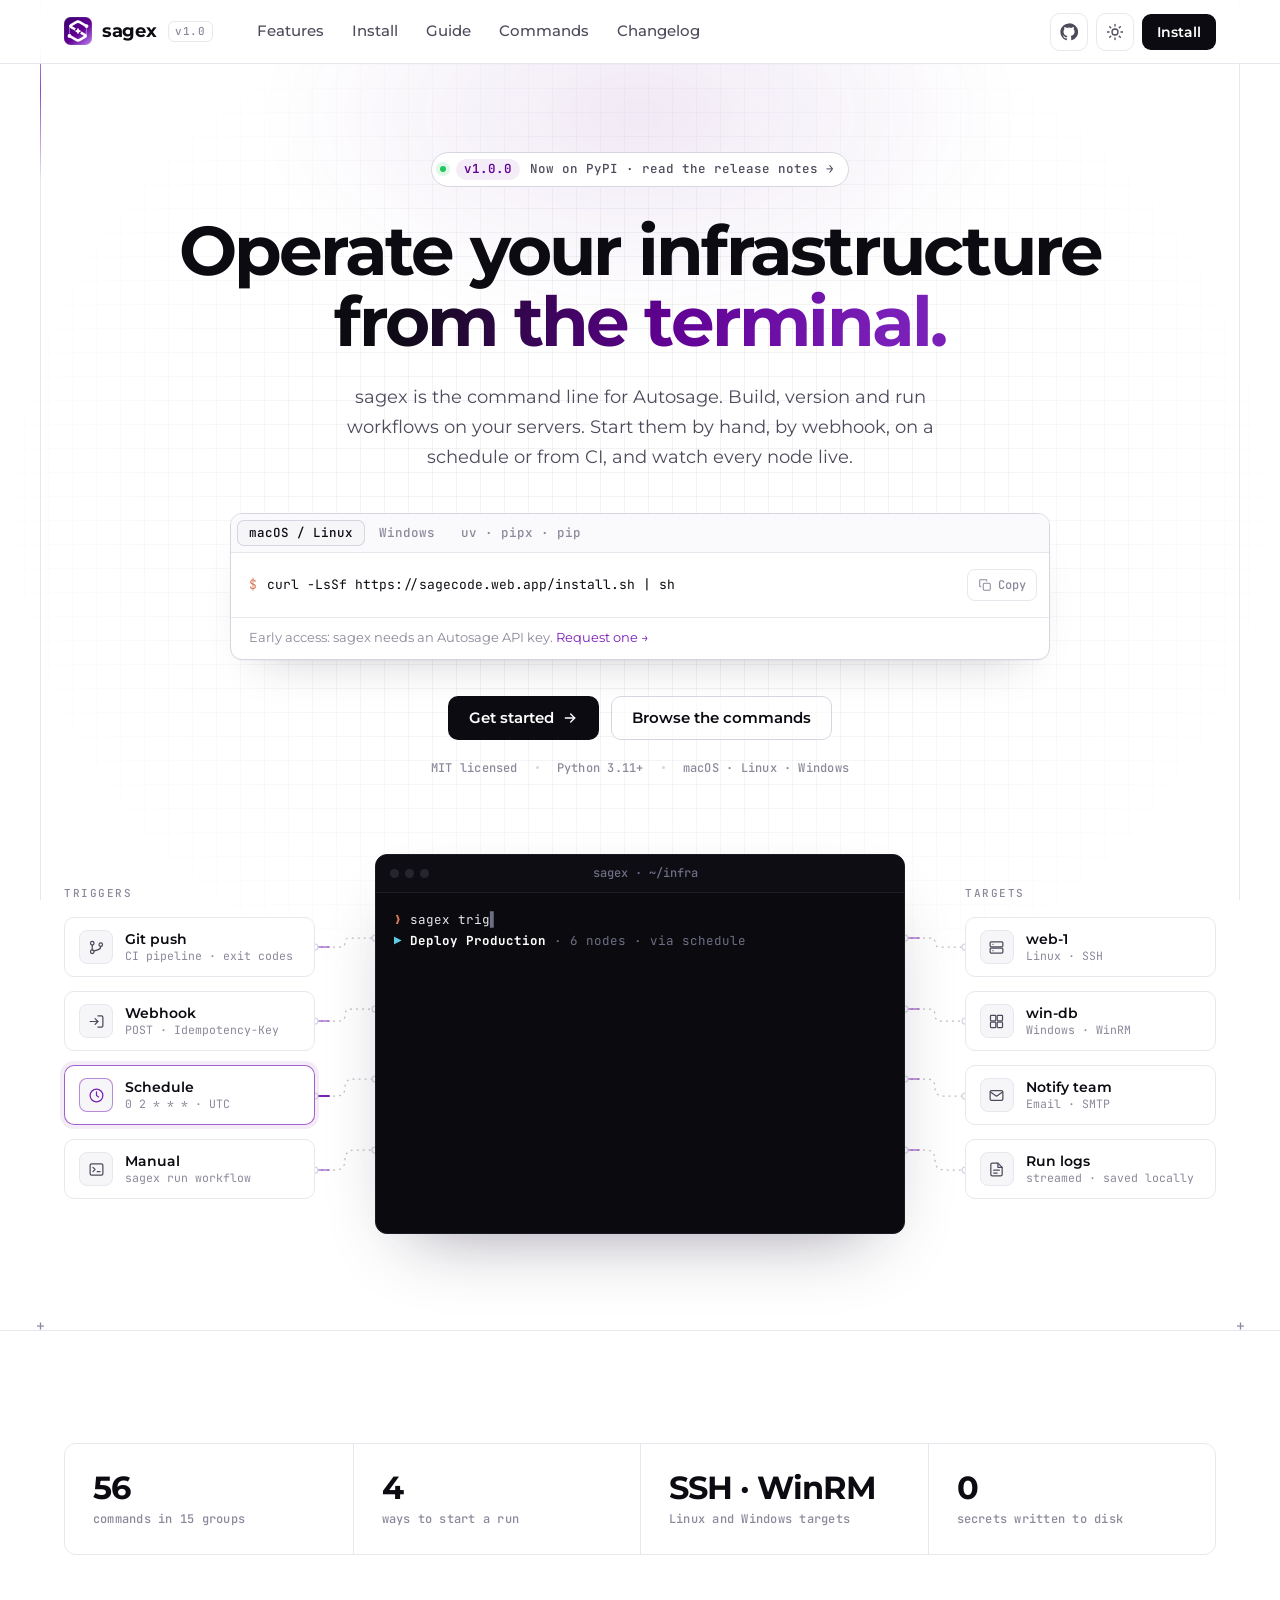
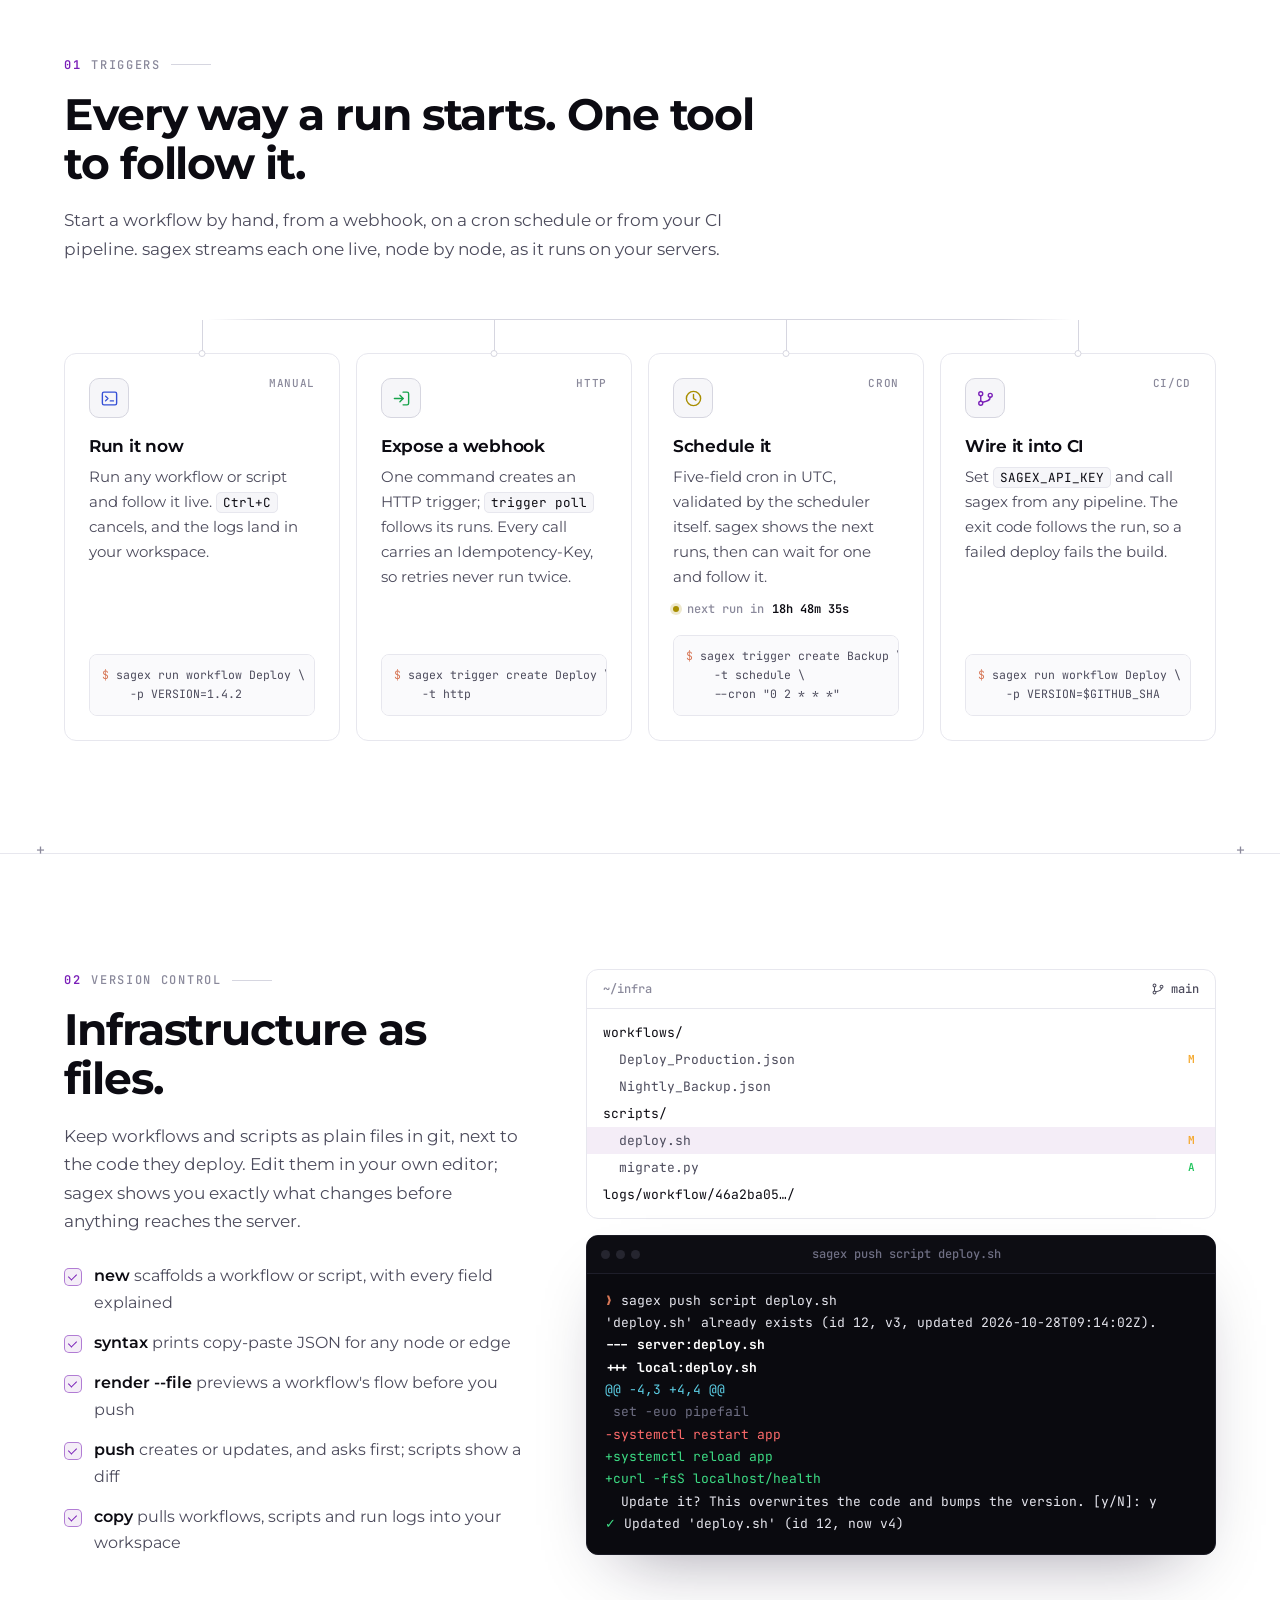
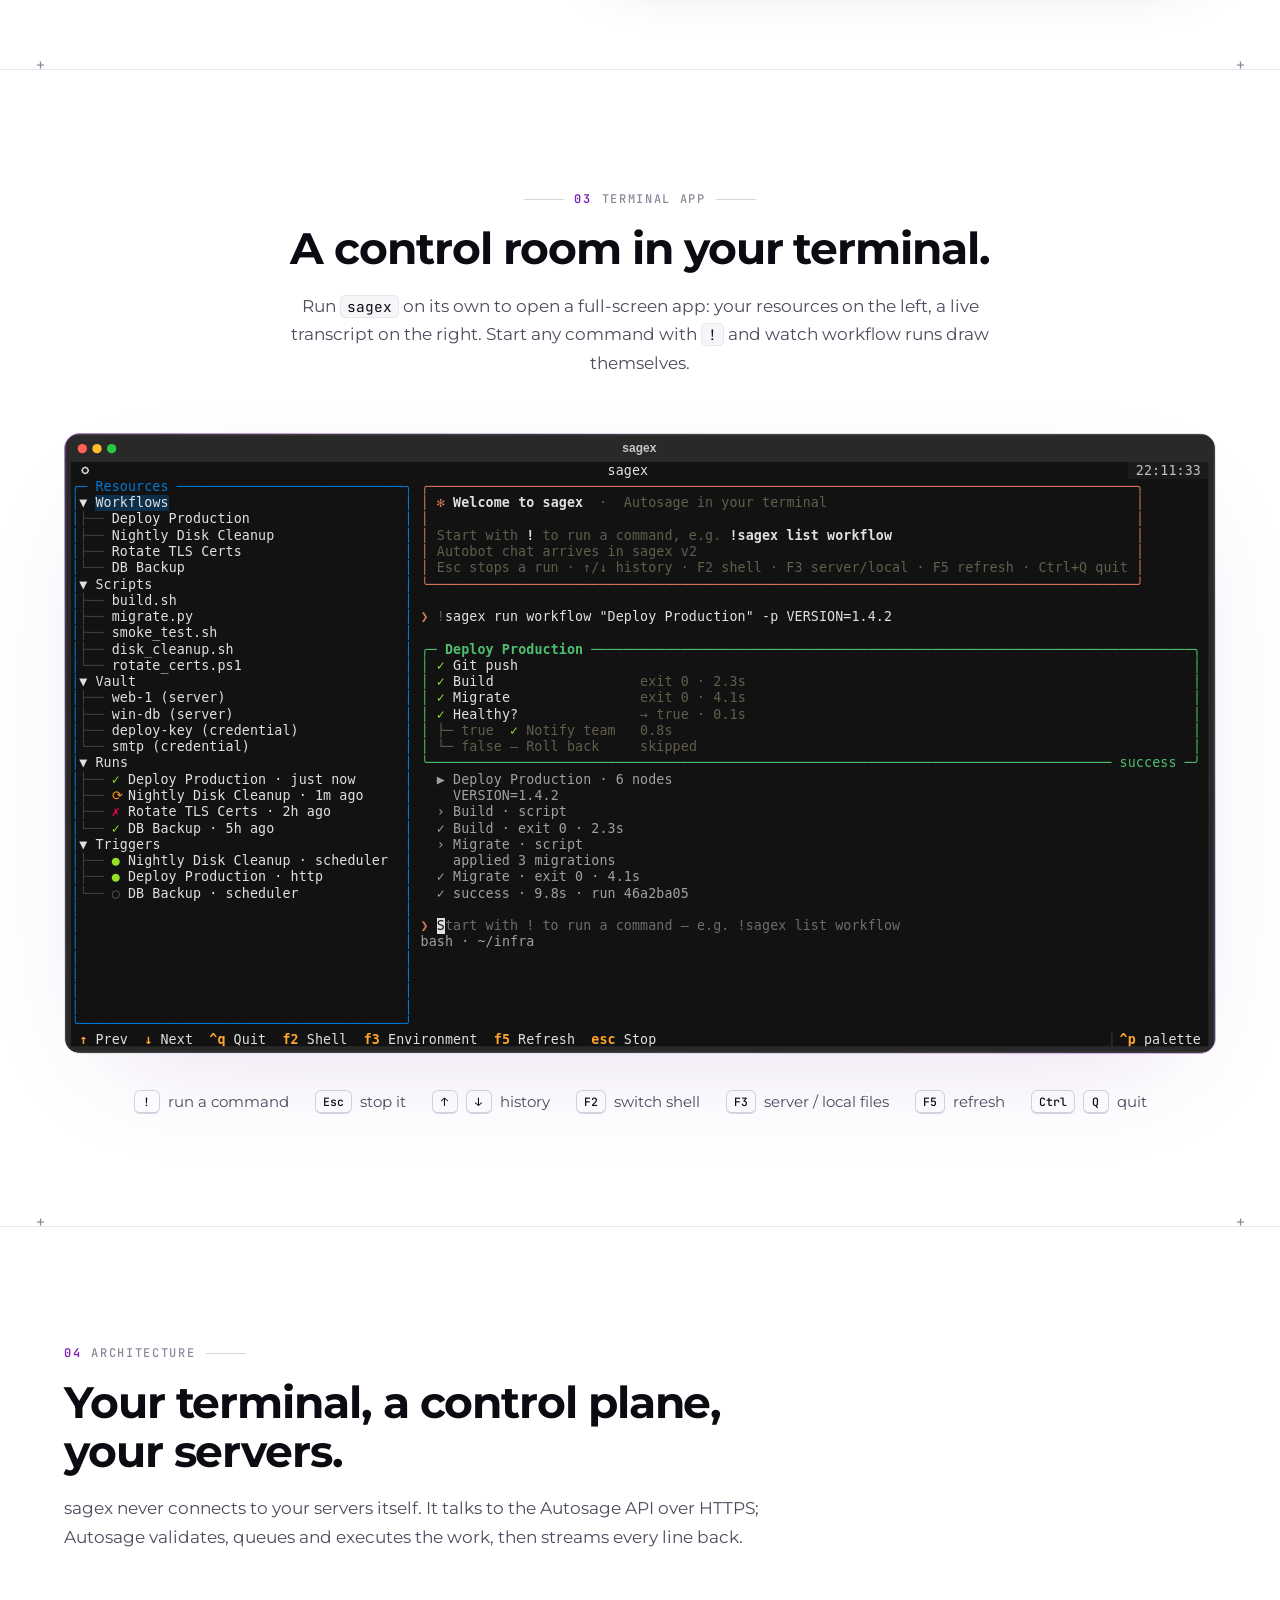
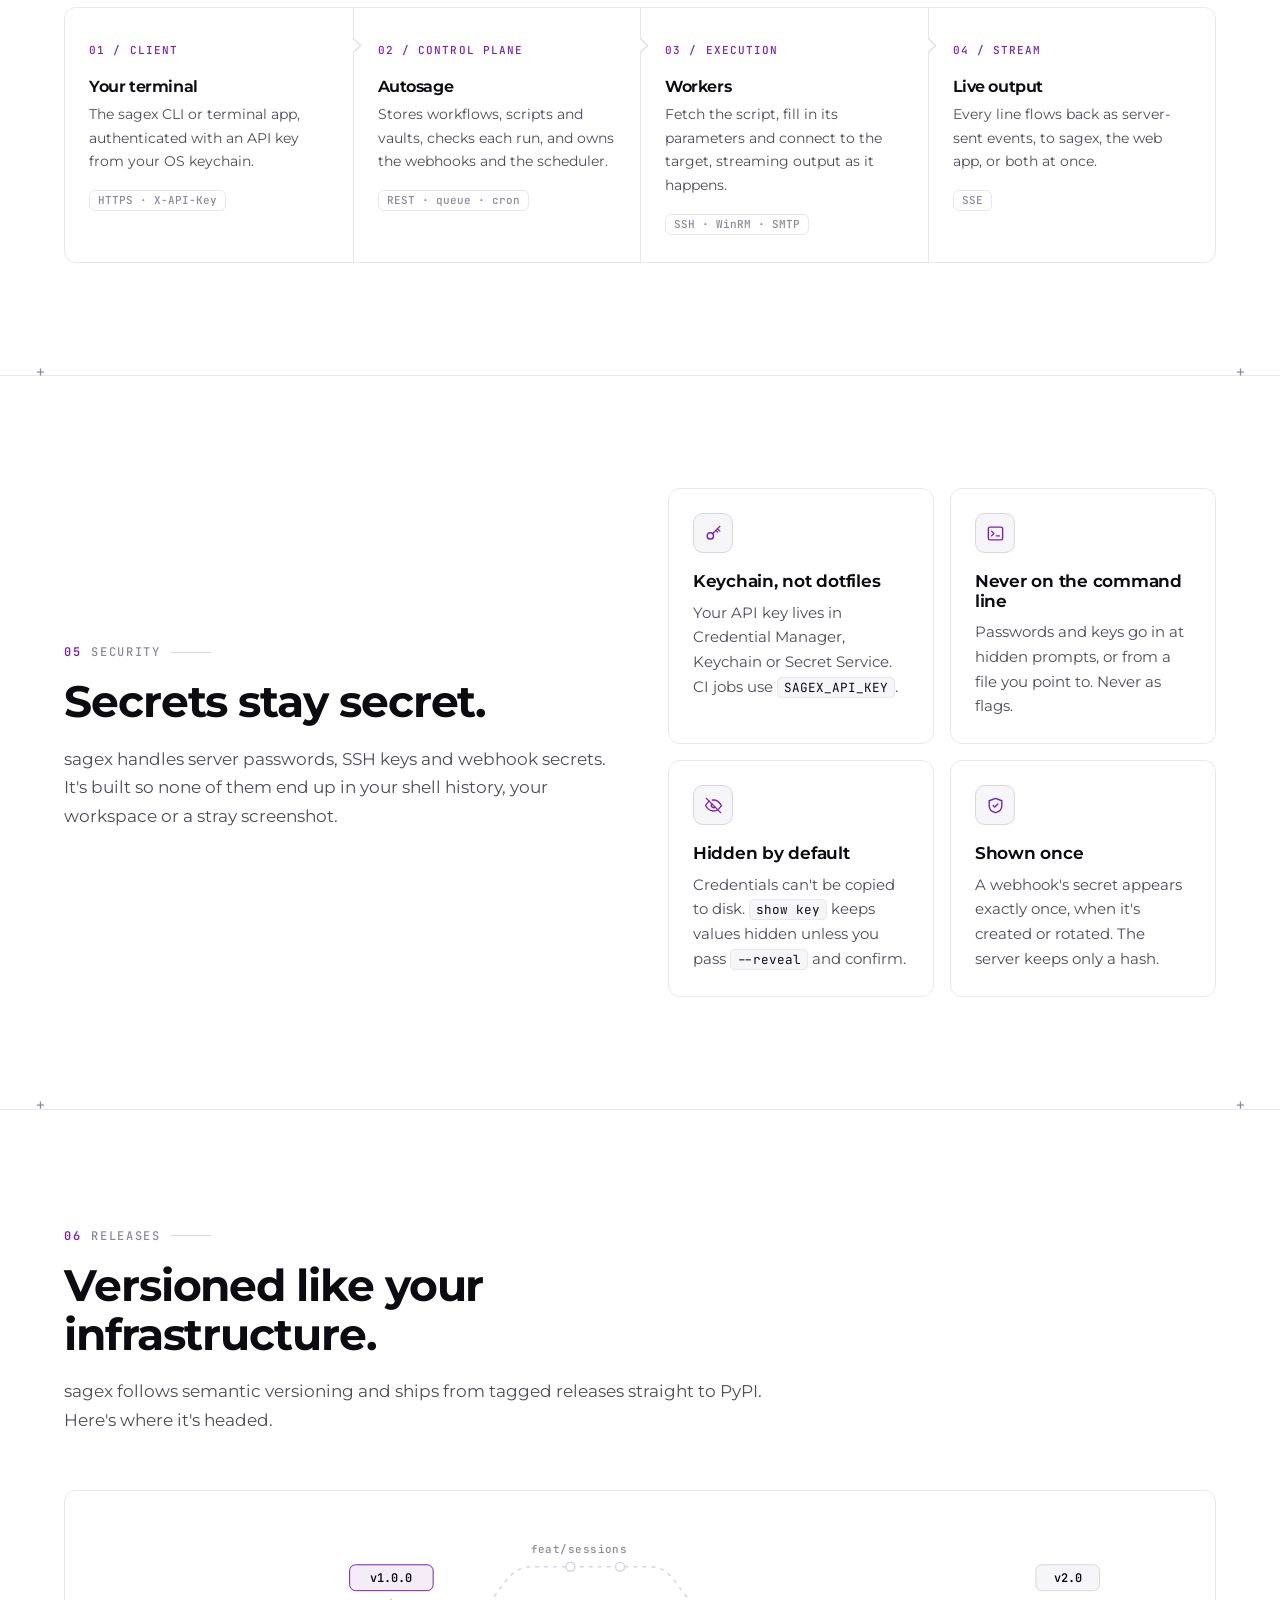
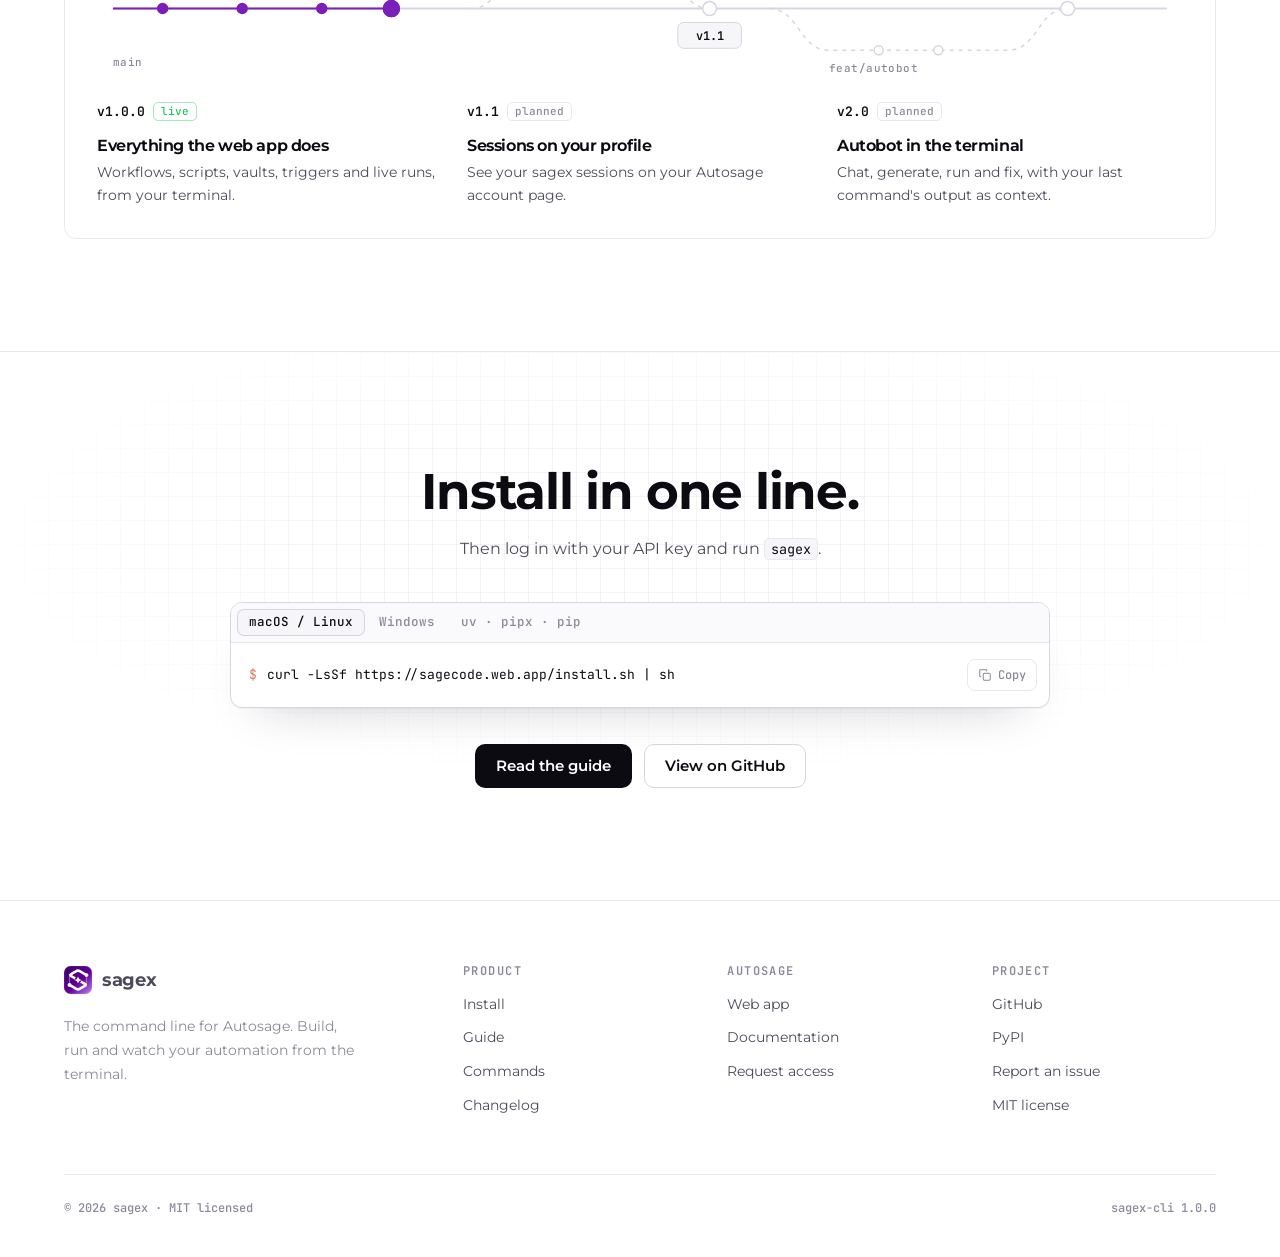
==== web/index.html @ 2fd48f3c "feat: add the sagex website (sagecode.web.app) and the new brand mark Static HTML/CSS/JS site in web" ====
<!doctype html>
<html lang="en" data-theme="dark">
<head>
  <meta charset="utf-8">
  <meta name="viewport" content="width=device-width, initial-scale=1">
  <title>sagex: Autosage in your terminal</title>
  <meta name="description" content="sagex is the command line for Autosage. Build, version and run workflows on your servers. Trigger them by hand, by webhook, on a schedule or from CI, and watch every node live.">
  <meta property="og:type" content="website">
  <meta property="og:title" content="sagex: Autosage in your terminal">
  <meta property="og:description" content="Build, version and run workflows on your servers, from the terminal.">
  <meta property="og:url" content="https://sagecode.web.app/">
  <meta property="og:image" content="https://sagecode.web.app/assets/img/og-cover.png">
  <meta name="twitter:card" content="summary_large_image">
  <link rel="canonical" href="https://sagecode.web.app/">
  <meta name="theme-color" content="#050507">
  <link rel="icon" href="assets/img/favicon.svg" type="image/svg+xml">
  <link rel="apple-touch-icon" href="assets/img/apple-touch-icon.png">
  <link rel="preconnect" href="https://fonts.googleapis.com">
  <link rel="preconnect" href="https://fonts.gstatic.com" crossorigin>
  <link rel="stylesheet" href="https://fonts.googleapis.com/css2?family=JetBrains+Mono:wght@400..700&family=Montserrat:wght@400..800&display=swap">
  <link rel="stylesheet" href="assets/css/site.css">
  <script>(function(){try{var q=new URLSearchParams(location.search).get("theme"),t=(q==="light"||q==="dark")?q:localStorage.getItem("sagex-theme")||(matchMedia("(prefers-color-scheme: light)").matches?"light":"dark");document.documentElement.dataset.theme=t}catch(e){}})();</script>
</head>
<body>
  <a class="skip-link" href="#main">Skip to content</a>
  <div class="rails" aria-hidden="true"><span class="beam"></span><span class="beam right"></span></div>

  <!-- chrome:header -->
  <header class="site-header">
    <div class="container">
      <a class="brand" href="index.html" aria-label="sagex home"><img src="assets/img/logo.svg" alt="" width="28" height="28">sagex<small>v1.0</small></a>
      <nav class="nav" aria-label="Main">
        <a href="#features">Features</a>
        <a href="install.html">Install</a>
        <a href="guide.html">Guide</a>
        <a href="commands.html">Commands</a>
        <a href="changelog.html">Changelog</a>
      </nav>
      <div class="header-actions">
        <a class="icon-btn" href="https://github.com/Lagnajit09/sagex" aria-label="sagex on GitHub"><svg viewBox="0 0 24 24" fill="currentColor" aria-hidden="true"><path d="M12 .5a11.5 11.5 0 0 0-3.64 22.41c.58.1.79-.25.79-.56v-2c-3.2.7-3.88-1.37-3.88-1.37-.52-1.33-1.28-1.69-1.28-1.69-1.05-.71.08-.7.08-.7 1.16.08 1.77 1.19 1.77 1.19 1.03 1.77 2.7 1.26 3.36.96.1-.75.4-1.26.73-1.55-2.55-.29-5.24-1.28-5.24-5.69 0-1.26.45-2.28 1.19-3.09-.12-.29-.52-1.46.11-3.05 0 0 .97-.31 3.17 1.18a11 11 0 0 1 5.77 0c2.2-1.49 3.17-1.18 3.17-1.18.63 1.59.23 2.76.11 3.05.74.81 1.19 1.83 1.19 3.09 0 4.42-2.69 5.39-5.25 5.68.41.36.78 1.06.78 2.14v3.17c0 .31.21.67.8.56A11.5 11.5 0 0 0 12 .5z"/></svg></a>
        <button class="icon-btn theme-toggle" type="button" aria-label="Toggle colour theme"><svg class="moon" viewBox="0 0 24 24" fill="none" stroke="currentColor" stroke-width="1.75" stroke-linecap="round" stroke-linejoin="round" aria-hidden="true"><path d="M21 12.8A9 9 0 1 1 11.2 3a7 7 0 0 0 9.8 9.8z"/></svg><svg class="sun" viewBox="0 0 24 24" fill="none" stroke="currentColor" stroke-width="1.75" stroke-linecap="round" aria-hidden="true"><circle cx="12" cy="12" r="4"/><path d="M12 2v2M12 20v2M4.9 4.9l1.4 1.4M17.7 17.7l1.4 1.4M2 12h2M20 12h2M4.9 19.1l1.4-1.4M17.7 6.3l1.4-1.4"/></svg></button>
        <button class="icon-btn menu-toggle" type="button" aria-label="Menu" aria-expanded="false"><svg viewBox="0 0 24 24" fill="none" stroke="currentColor" stroke-width="1.75" stroke-linecap="round" aria-hidden="true"><path d="M4 7h16M4 12h16M4 17h16"/></svg></button>
        <a class="btn btn-primary btn-sm" href="install.html">Install</a>
      </div>
    </div>
  </header>
  <!-- /chrome:header -->

  <main id="main">

    <!-- ── Hero ─────────────────────────────────────────────────────────── -->
    <section class="hero">
      <div class="grid-bg" aria-hidden="true"></div>
      <div class="hero-glow" aria-hidden="true"></div>
      <div class="container hero-inner">
        <a class="pill" href="changelog.html"><span class="dot" aria-hidden="true"></span><span class="tag">v1.0.0</span>Now on PyPI · read the release notes →</a>

        <h1>Operate your infrastructure <span class="grad-text">from the terminal.</span></h1>
        <p class="lead">sagex is the command line for Autosage. Build, version and run workflows on your servers. Start them by hand, by webhook, on a schedule or from CI, and watch every node live.</p>

        <div class="install" data-tabs>
          <div class="install-tabs" role="tablist" aria-label="Install method">
            <button type="button" role="tab" data-tab="unix" aria-selected="true">macOS / Linux</button>
            <button type="button" role="tab" data-tab="windows" aria-selected="false">Windows</button>
            <button type="button" role="tab" data-tab="pip" aria-selected="false">uv · pipx · pip</button>
          </div>
          <div class="install-panel" role="tabpanel" data-panel="unix">
            <code><span class="p">$</span>curl -LsSf https://sagecode.web.app/install.sh | sh</code>
            <button class="copy-btn" type="button"><svg viewBox="0 0 24 24" fill="none" stroke="currentColor" stroke-width="1.75" stroke-linecap="round" stroke-linejoin="round" aria-hidden="true"><rect x="9" y="9" width="12" height="12" rx="2"/><path d="M5 15H4a1 1 0 0 1-1-1V4a1 1 0 0 1 1-1h10a1 1 0 0 1 1 1v1"/></svg><span class="lbl">Copy</span></button>
          </div>
          <div class="install-panel" role="tabpanel" data-panel="windows" hidden>
            <code><span class="p">PS&gt;</span>irm https://sagecode.web.app/install.ps1 | iex</code>
            <button class="copy-btn" type="button"><svg viewBox="0 0 24 24" fill="none" stroke="currentColor" stroke-width="1.75" stroke-linecap="round" stroke-linejoin="round" aria-hidden="true"><rect x="9" y="9" width="12" height="12" rx="2"/><path d="M5 15H4a1 1 0 0 1-1-1V4a1 1 0 0 1 1-1h10a1 1 0 0 1 1 1v1"/></svg><span class="lbl">Copy</span></button>
          </div>
          <div class="install-panel" role="tabpanel" data-panel="pip" hidden>
            <code><span class="p">$</span>uv tool install sagex-cli</code>
            <button class="copy-btn" type="button"><svg viewBox="0 0 24 24" fill="none" stroke="currentColor" stroke-width="1.75" stroke-linecap="round" stroke-linejoin="round" aria-hidden="true"><rect x="9" y="9" width="12" height="12" rx="2"/><path d="M5 15H4a1 1 0 0 1-1-1V4a1 1 0 0 1 1-1h10a1 1 0 0 1 1 1v1"/></svg><span class="lbl">Copy</span></button>
          </div>
          <div class="install-note">Early access: sagex needs an Autosage API key. <a href="https://autosagex.web.app/contact">Request one →</a></div>
        </div>

        <div class="hero-ctas">
          <a class="btn btn-primary" href="install.html">Get started <svg viewBox="0 0 24 24" fill="none" stroke="currentColor" stroke-width="2" stroke-linecap="round" stroke-linejoin="round" aria-hidden="true"><path d="M5 12h14"/><path d="m13 6 6 6-6 6"/></svg></a>
          <a class="btn btn-ghost" href="commands.html">Browse the commands</a>
        </div>
        <div class="hero-meta"><span>MIT licensed</span><span>Python 3.11+</span><span>macOS · Linux · Windows</span></div>

        <!-- System map: triggers → sagex → targets. Wires are drawn by site.js. -->
        <div class="map reveal" data-map>
          <div class="map-col">
            <div class="map-col-label">Triggers</div>
            <div class="map-node" data-wire="in" data-key="git">
              <span class="ico"><svg viewBox="0 0 24 24" fill="none" stroke="currentColor" stroke-width="1.75" stroke-linecap="round" stroke-linejoin="round" aria-hidden="true"><circle cx="6" cy="6" r="2.5"/><circle cx="6" cy="18" r="2.5"/><circle cx="18" cy="8" r="2.5"/><path d="M6 8.5v7"/><path d="M18 10.5c0 4-4 5-9.5 6.2"/></svg></span>
              <div><strong>Git push</strong><span>CI pipeline · exit codes</span></div>
            </div>
            <div class="map-node" data-wire="in" data-key="hook">
              <span class="ico"><svg viewBox="0 0 24 24" fill="none" stroke="currentColor" stroke-width="1.75" stroke-linecap="round" stroke-linejoin="round" aria-hidden="true"><path d="M3 12h11"/><path d="m10 8 4 4-4 4"/><path d="M14 4h5a2 2 0 0 1 2 2v12a2 2 0 0 1-2 2h-5"/></svg></span>
              <div><strong>Webhook</strong><span>POST · Idempotency-Key</span></div>
            </div>
            <div class="map-node" data-wire="in" data-key="cron">
              <span class="ico"><svg viewBox="0 0 24 24" fill="none" stroke="currentColor" stroke-width="1.75" stroke-linecap="round" stroke-linejoin="round" aria-hidden="true"><circle cx="12" cy="12" r="9"/><path d="M12 7v5l3 2"/></svg></span>
              <div><strong>Schedule</strong><span>0 2 * * * · UTC</span></div>
            </div>
            <div class="map-node" data-wire="in" data-key="manual">
              <span class="ico"><svg viewBox="0 0 24 24" fill="none" stroke="currentColor" stroke-width="1.75" stroke-linecap="round" stroke-linejoin="round" aria-hidden="true"><rect x="3" y="4" width="18" height="16" rx="2"/><path d="m7 9 3 3-3 3"/><path d="M13 15h4"/></svg></span>
              <div><strong>Manual</strong><span>sagex run workflow</span></div>
            </div>
          </div>

          <div class="map-hub">
            <div class="term hub-term">
              <div class="term-bar"><span class="term-dots" aria-hidden="true"><i></i><i></i><i></i></span><span class="term-title">sagex · ~/infra</span></div>
              <p class="sr-only">Example: a workflow run, started by a webhook, a schedule, a CI job or by hand, streaming node by node in sagex.</p>
              <div class="term-body" data-hub-term aria-hidden="true"></div>
            </div>
          </div>

          <div class="map-col">
            <div class="map-col-label">Targets</div>
            <div class="map-node" data-wire="out" data-key="linux">
              <span class="ico"><svg viewBox="0 0 24 24" fill="none" stroke="currentColor" stroke-width="1.75" stroke-linecap="round" stroke-linejoin="round" aria-hidden="true"><rect x="3" y="4" width="18" height="7" rx="1.5"/><rect x="3" y="13" width="18" height="7" rx="1.5"/><path d="M7 7.5h.01M7 16.5h.01"/></svg></span>
              <div><strong>web-1</strong><span>Linux · SSH</span></div>
            </div>
            <div class="map-node" data-wire="out" data-key="win">
              <span class="ico"><svg viewBox="0 0 24 24" fill="none" stroke="currentColor" stroke-width="1.75" stroke-linejoin="round" aria-hidden="true"><rect x="3.5" y="3.5" width="7.5" height="7.5" rx="1"/><rect x="13" y="3.5" width="7.5" height="7.5" rx="1"/><rect x="3.5" y="13" width="7.5" height="7.5" rx="1"/><rect x="13" y="13" width="7.5" height="7.5" rx="1"/></svg></span>
              <div><strong>win-db</strong><span>Windows · WinRM</span></div>
            </div>
            <div class="map-node" data-wire="out" data-key="mail">
              <span class="ico"><svg viewBox="0 0 24 24" fill="none" stroke="currentColor" stroke-width="1.75" stroke-linecap="round" stroke-linejoin="round" aria-hidden="true"><rect x="3" y="5" width="18" height="14" rx="2"/><path d="m3.5 7 8.5 6 8.5-6"/></svg></span>
              <div><strong>Notify team</strong><span>Email · SMTP</span></div>
            </div>
            <div class="map-node" data-wire="out" data-key="logs">
              <span class="ico"><svg viewBox="0 0 24 24" fill="none" stroke="currentColor" stroke-width="1.75" stroke-linecap="round" stroke-linejoin="round" aria-hidden="true"><path d="M14 3H6a2 2 0 0 0-2 2v14a2 2 0 0 0 2 2h12a2 2 0 0 0 2-2V9z"/><path d="M14 3v6h6"/><path d="M8 13h8M8 17h5"/></svg></span>
              <div><strong>Run logs</strong><span>streamed · saved locally</span></div>
            </div>
          </div>

          <svg class="map-wires" aria-hidden="true"></svg>
        </div>
      </div>
    </section>

    <!-- ── 01 Triggers ──────────────────────────────────────────────────── -->
    <section class="section" id="features">
      <div class="container">
        <div class="stats reveal" style="margin-bottom: 96px">
          <div class="stat"><b>56</b><span>commands in 15 groups</span></div>
          <div class="stat"><b>4</b><span>ways to start a run</span></div>
          <div class="stat"><b>SSH · WinRM</b><span>Linux and Windows targets</span></div>
          <div class="stat"><b>0</b><span>secrets written to disk</span></div>
        </div>

        <div class="section-head reveal">
          <div class="eyebrow"><b>01</b> Triggers</div>
          <h2>Every way a run starts. One tool to follow it.</h2>
          <p>Start a workflow by hand, from a webhook, on a cron schedule or from your CI pipeline. sagex streams each one live, node by node, as it runs on your servers.</p>
        </div>

        <div class="cards cards-4 bus reveal">
          <article class="card">
            <span class="kicker">MANUAL</span>
            <span class="card-ico act"><svg viewBox="0 0 24 24" fill="none" stroke="currentColor" stroke-width="1.75" stroke-linecap="round" stroke-linejoin="round" aria-hidden="true"><rect x="3" y="4" width="18" height="16" rx="2"/><path d="m7 9 3 3-3 3"/><path d="M13 15h4"/></svg></span>
            <h3>Run it now</h3>
            <p>Run any workflow or script and follow it live. <code>Ctrl+C</code> cancels, and the logs land in your workspace.</p>
            <div class="snippet"><code><span class="p">$ </span>sagex run workflow Deploy \
    -p VERSION=1.4.2</code></div>
          </article>
          <article class="card">
            <span class="kicker">HTTP</span>
            <span class="card-ico trig"><svg viewBox="0 0 24 24" fill="none" stroke="currentColor" stroke-width="1.75" stroke-linecap="round" stroke-linejoin="round" aria-hidden="true"><path d="M3 12h11"/><path d="m10 8 4 4-4 4"/><path d="M14 4h5a2 2 0 0 1 2 2v12a2 2 0 0 1-2 2h-5"/></svg></span>
            <h3>Expose a webhook</h3>
            <p>One command creates an HTTP trigger; <code>trigger poll</code> follows its runs. Every call carries an Idempotency-Key, so retries never run twice.</p>
            <div class="snippet"><code><span class="p">$ </span>sagex trigger create Deploy \
    -t http</code></div>
          </article>
          <article class="card">
            <span class="kicker">CRON</span>
            <span class="card-ico dec"><svg viewBox="0 0 24 24" fill="none" stroke="currentColor" stroke-width="1.75" stroke-linecap="round" stroke-linejoin="round" aria-hidden="true"><circle cx="12" cy="12" r="9"/><path d="M12 7v5l3 2"/></svg></span>
            <h3>Schedule it</h3>
            <p>Five-field cron in UTC, validated by the scheduler itself. sagex shows the next runs, then can wait for one and follow it.</p>
            <span class="ticker" data-cron-ticker>next run in <b>…</b></span>
            <div class="snippet"><code><span class="p">$ </span>sagex trigger create Backup \
    -t schedule \
    --cron "0 2 * * *"</code></div>
          </article>
          <article class="card">
            <span class="kicker">CI/CD</span>
            <span class="card-ico brand"><svg viewBox="0 0 24 24" fill="none" stroke="currentColor" stroke-width="1.75" stroke-linecap="round" stroke-linejoin="round" aria-hidden="true"><circle cx="6" cy="6" r="2.5"/><circle cx="6" cy="18" r="2.5"/><circle cx="18" cy="8" r="2.5"/><path d="M6 8.5v7"/><path d="M18 10.5c0 4-4 5-9.5 6.2"/></svg></span>
            <h3>Wire it into CI</h3>
            <p>Set <code>SAGEX_API_KEY</code> and call sagex from any pipeline. The exit code follows the run, so a failed deploy fails the build.</p>
            <div class="snippet"><code><span class="p">$ </span>sagex run workflow Deploy \
    -p VERSION=$GITHUB_SHA</code></div>
          </article>
        </div>
      </div>
    </section>

    <!-- ── 02 Version control ───────────────────────────────────────────── -->
    <section class="section">
      <div class="container split wide-right">
        <div class="reveal">
          <div class="eyebrow"><b>02</b> Version control</div>
          <h2 style="font-size: clamp(1.9rem, 3.4vw, 2.75rem)">Infrastructure as files.</h2>
          <p style="margin-top: 18px; font-size: 1.075rem; color: var(--text-2)">Keep workflows and scripts as plain files in git, next to the code they deploy. Edit them in your own editor; sagex shows you exactly what changes before anything reaches the server.</p>
          <ul class="checklist">
            <li><b>new</b> scaffolds a workflow or script, with every field explained</li>
            <li><b>syntax</b> prints copy-paste JSON for any node or edge</li>
            <li><b>render --file</b> previews a workflow's flow before you push</li>
            <li><b>push</b> creates or updates, and asks first; scripts show a diff</li>
            <li><b>copy</b> pulls workflows, scripts and run logs into your workspace</li>
          </ul>
        </div>

        <div class="stack reveal">
          <div class="tree">
            <div class="tree-head">
              <span>~/infra</span>
              <span class="branch"><svg viewBox="0 0 24 24" fill="none" stroke="currentColor" stroke-width="1.75" stroke-linecap="round" stroke-linejoin="round" aria-hidden="true"><circle cx="6" cy="6" r="2.5"/><circle cx="6" cy="18" r="2.5"/><circle cx="18" cy="8" r="2.5"/><path d="M6 8.5v7"/><path d="M18 10.5c0 4-4 5-9.5 6.2"/></svg>main</span>
            </div>
            <ul>
              <li class="dir"><span class="nm">workflows/</span></li>
              <li><span class="nm">  Deploy_Production.json</span><span class="st m" title="modified">M</span></li>
              <li><span class="nm">  Nightly_Backup.json</span><span class="st"></span></li>
              <li class="dir"><span class="nm">scripts/</span></li>
              <li class="hl"><span class="nm">  deploy.sh</span><span class="st m" title="modified">M</span></li>
              <li><span class="nm">  migrate.py</span><span class="st a" title="added">A</span></li>
              <li class="dir"><span class="nm">logs/workflow/46a2ba05…/</span></li>
            </ul>
          </div>

          <div class="term">
            <div class="term-bar"><span class="term-dots" aria-hidden="true"><i></i><i></i><i></i></span><span class="term-title">sagex push script deploy.sh</span></div>
            <div class="term-body"><span class="l"><span class="t-cli">❯</span> sagex push script deploy.sh</span><span class="l">'deploy.sh' already exists (id 12, v3, updated 2026-10-28T09:14:02Z).</span><span class="l t-bold">--- server:deploy.sh</span><span class="l t-bold">+++ local:deploy.sh</span><span class="l t-hunk">@@ -4,3 +4,4 @@</span><span class="l t-dim"> set -euo pipefail</span><span class="l t-del">-systemctl restart app</span><span class="l t-add">+systemctl reload app</span><span class="l t-add">+curl -fsS localhost/health</span><span class="l">  Update it? This overwrites the code and bumps the version. [y/N]: y</span><span class="l"><span class="t-ok">✓</span> Updated 'deploy.sh' (id 12, now v4)</span></div>
          </div>
        </div>
      </div>
    </section>

    <!-- ── 03 Terminal app ──────────────────────────────────────────────── -->
    <section class="section showcase">
      <div class="container">
        <div class="section-head center reveal">
          <div class="eyebrow"><b>03</b> Terminal app</div>
          <h2>A control room in your terminal.</h2>
          <p>Run <code>sagex</code> on its own to open a full-screen app: your resources on the left, a live transcript on the right. Start any command with <code>!</code> and watch workflow runs draw themselves.</p>
        </div>
        <div class="showcase-frame reveal">
          <img src="assets/img/tui.svg" width="1726" height="928" loading="lazy" alt="The sagex terminal app. Workflows, scripts, vault items, recent runs and triggers are listed on the left. On the right, a finished run of Deploy Production shows each node with its exit code and duration.">
        </div>
        <div class="keys reveal">
          <span><kbd>!</kbd> run a command</span>
          <span><kbd>Esc</kbd> stop it</span>
          <span><kbd>↑</kbd><kbd>↓</kbd> history</span>
          <span><kbd>F2</kbd> switch shell</span>
          <span><kbd>F3</kbd> server / local files</span>
          <span><kbd>F5</kbd> refresh</span>
          <span><kbd>Ctrl</kbd><kbd>Q</kbd> quit</span>
        </div>
      </div>
    </section>

    <!-- ── 04 Architecture ──────────────────────────────────────────────── -->
    <section class="section">
      <div class="container">
        <div class="section-head reveal">
          <div class="eyebrow"><b>04</b> Architecture</div>
          <h2>Your terminal, a control plane, your servers.</h2>
          <p>sagex never connects to your servers itself. It talks to the Autosage API over HTTPS; Autosage validates, queues and executes the work, then streams every line back.</p>
        </div>
        <div class="arch reveal">
          <div class="arch-step">
            <span class="n">01 / CLIENT</span>
            <h3>Your terminal</h3>
            <p>The sagex CLI or terminal app, authenticated with an API key from your OS keychain.</p>
            <span class="proto">HTTPS · X-API-Key</span>
          </div>
          <div class="arch-step">
            <span class="n">02 / CONTROL PLANE</span>
            <h3>Autosage</h3>
            <p>Stores workflows, scripts and vaults, checks each run, and owns the webhooks and the scheduler.</p>
            <span class="proto">REST · queue · cron</span>
          </div>
          <div class="arch-step">
            <span class="n">03 / EXECUTION</span>
            <h3>Workers</h3>
            <p>Fetch the script, fill in its parameters and connect to the target, streaming output as it happens.</p>
            <span class="proto">SSH · WinRM · SMTP</span>
          </div>
          <div class="arch-step">
            <span class="n">04 / STREAM</span>
            <h3>Live output</h3>
            <p>Every line flows back as server-sent events, to sagex, the web app, or both at once.</p>
            <span class="proto">SSE</span>
          </div>
        </div>
      </div>
    </section>

    <!-- ── 05 Security ──────────────────────────────────────────────────── -->
    <section class="section">
      <div class="container split">
        <div class="reveal">
          <div class="eyebrow"><b>05</b> Security</div>
          <h2 style="font-size: clamp(1.9rem, 3.4vw, 2.75rem)">Secrets stay secret.</h2>
          <p style="margin-top: 18px; font-size: 1.075rem; color: var(--text-2)">sagex handles server passwords, SSH keys and webhook secrets. It's built so none of them end up in your shell history, your workspace or a stray screenshot.</p>
        </div>
        <div class="cards cards-2 reveal">
          <article class="card">
            <span class="card-ico brand"><svg viewBox="0 0 24 24" fill="none" stroke="currentColor" stroke-width="1.75" stroke-linecap="round" stroke-linejoin="round" aria-hidden="true"><circle cx="8" cy="15" r="4"/><path d="m11 12 9-9M17 6l3 3M15 8l2 2"/></svg></span>
            <h3>Keychain, not dotfiles</h3>
            <p>Your API key lives in Credential Manager, Keychain or Secret Service. CI jobs use <code>SAGEX_API_KEY</code>.</p>
          </article>
          <article class="card">
            <span class="card-ico brand"><svg viewBox="0 0 24 24" fill="none" stroke="currentColor" stroke-width="1.75" stroke-linecap="round" stroke-linejoin="round" aria-hidden="true"><rect x="3" y="4" width="18" height="16" rx="2"/><path d="m7 9 3 3-3 3"/><path d="M13 15h4"/></svg></span>
            <h3>Never on the command line</h3>
            <p>Passwords and keys go in at hidden prompts, or from a file you point to. Never as flags.</p>
          </article>
          <article class="card">
            <span class="card-ico brand"><svg viewBox="0 0 24 24" fill="none" stroke="currentColor" stroke-width="1.75" stroke-linecap="round" stroke-linejoin="round" aria-hidden="true"><path d="M3 3l18 18"/><path d="M10.6 5.1A10 10 0 0 1 12 5c6 0 10 7 10 7a17 17 0 0 1-3.2 4"/><path d="M6.6 6.6C3.9 8.4 2 12 2 12s4 7 10 7a9.7 9.7 0 0 0 5.4-1.6"/><path d="M9.9 9.9a3 3 0 0 0 4.2 4.2"/></svg></span>
            <h3>Hidden by default</h3>
            <p>Credentials can't be copied to disk. <code>show key</code> keeps values hidden unless you pass <code>--reveal</code> and confirm.</p>
          </article>
          <article class="card">
            <span class="card-ico brand"><svg viewBox="0 0 24 24" fill="none" stroke="currentColor" stroke-width="1.75" stroke-linecap="round" stroke-linejoin="round" aria-hidden="true"><path d="M12 3 4 6v6c0 5 3.5 8 8 9 4.5-1 8-4 8-9V6z"/><path d="m9 12 2 2 4-4"/></svg></span>
            <h3>Shown once</h3>
            <p>A webhook's secret appears exactly once, when it's created or rotated. The server keeps only a hash.</p>
          </article>
        </div>
      </div>
    </section>

    <!-- ── 06 Releases ──────────────────────────────────────────────────── -->
    <section class="section">
      <div class="container">
        <div class="section-head reveal">
          <div class="eyebrow"><b>06</b> Releases</div>
          <h2>Versioned like your infrastructure.</h2>
          <p>sagex follows semantic versioning and ships from tagged releases straight to PyPI. Here's where it's headed.</p>
        </div>
        <div class="train reveal">
          <svg viewBox="0 0 1100 150" role="img" aria-label="Release history: v1.0.0 shipped; v1.1 and v2.0 planned.">
            <path class="g-main" d="M20 82 H1080"/>
            <path class="g-done" d="M20 82 H300"/>
            <path class="g-branch" d="M380 82 C410 82 410 40 440 40 H560 C590 40 590 82 620 82"/>
            <path class="g-branch" d="M680 82 C710 82 710 124 740 124 H920 C950 124 950 82 980 82"/>
            <circle class="g-commit done" cx="70" cy="82" r="5"/>
            <circle class="g-commit done" cx="150" cy="82" r="5"/>
            <circle class="g-commit done" cx="230" cy="82" r="5"/>
            <circle class="pulse" cx="300" cy="82" r="8"/>
            <circle class="g-commit done" cx="300" cy="82" r="8"/>
            <circle class="g-commit" cx="480" cy="40" r="4.5"/>
            <circle class="g-commit" cx="530" cy="40" r="4.5"/>
            <circle class="g-commit" cx="620" cy="82" r="7"/>
            <circle class="g-commit" cx="790" cy="124" r="4.5"/>
            <circle class="g-commit" cx="850" cy="124" r="4.5"/>
            <circle class="g-commit" cx="980" cy="82" r="7"/>
            <rect class="g-tag now" x="258" y="38" width="84" height="26" rx="6"/>
            <text class="g-tag-text" x="300" y="55.5" text-anchor="middle">v1.0.0</text>
            <rect class="g-tag" x="588" y="96" width="64" height="26" rx="6"/>
            <text class="g-tag-text" x="620" y="113.5" text-anchor="middle">v1.1</text>
            <rect class="g-tag" x="948" y="38" width="64" height="26" rx="6"/>
            <text class="g-tag-text" x="980" y="55.5" text-anchor="middle">v2.0</text>
            <text class="g-label" x="20" y="140">main</text>
            <text class="g-label" x="440" y="26">feat/sessions</text>
            <text class="g-label" x="740" y="146">feat/autobot</text>
          </svg>
          <div class="releases">
            <div class="release">
              <span class="ver">v1.0.0 <span class="state live">live</span></span>
              <h3>Everything the web app does</h3>
              <p>Workflows, scripts, vaults, triggers and live runs, from your terminal.</p>
            </div>
            <div class="release">
              <span class="ver">v1.1 <span class="state">planned</span></span>
              <h3>Sessions on your profile</h3>
              <p>See your sagex sessions on your Autosage account page.</p>
            </div>
            <div class="release">
              <span class="ver">v2.0 <span class="state">planned</span></span>
              <h3>Autobot in the terminal</h3>
              <p>Chat, generate, run and fix, with your last command's output as context.</p>
            </div>
          </div>
        </div>
      </div>
    </section>

    <!-- ── CTA ──────────────────────────────────────────────────────────── -->
    <section class="section cta">
      <div class="grid-bg" aria-hidden="true"></div>
      <div class="container" style="position: relative">
        <h2 class="reveal">Install in one line.</h2>
        <p class="reveal">Then log in with your API key and run <code>sagex</code>.</p>
        <div class="install reveal" data-tabs>
          <div class="install-tabs" role="tablist" aria-label="Install method">
            <button type="button" role="tab" data-tab="unix" aria-selected="true">macOS / Linux</button>
            <button type="button" role="tab" data-tab="windows" aria-selected="false">Windows</button>
            <button type="button" role="tab" data-tab="pip" aria-selected="false">uv · pipx · pip</button>
          </div>
          <div class="install-panel" role="tabpanel" data-panel="unix">
            <code><span class="p">$</span>curl -LsSf https://sagecode.web.app/install.sh | sh</code>
            <button class="copy-btn" type="button"><svg viewBox="0 0 24 24" fill="none" stroke="currentColor" stroke-width="1.75" stroke-linecap="round" stroke-linejoin="round" aria-hidden="true"><rect x="9" y="9" width="12" height="12" rx="2"/><path d="M5 15H4a1 1 0 0 1-1-1V4a1 1 0 0 1 1-1h10a1 1 0 0 1 1 1v1"/></svg><span class="lbl">Copy</span></button>
          </div>
          <div class="install-panel" role="tabpanel" data-panel="windows" hidden>
            <code><span class="p">PS&gt;</span>irm https://sagecode.web.app/install.ps1 | iex</code>
            <button class="copy-btn" type="button"><svg viewBox="0 0 24 24" fill="none" stroke="currentColor" stroke-width="1.75" stroke-linecap="round" stroke-linejoin="round" aria-hidden="true"><rect x="9" y="9" width="12" height="12" rx="2"/><path d="M5 15H4a1 1 0 0 1-1-1V4a1 1 0 0 1 1-1h10a1 1 0 0 1 1 1v1"/></svg><span class="lbl">Copy</span></button>
          </div>
          <div class="install-panel" role="tabpanel" data-panel="pip" hidden>
            <code><span class="p">$</span>uv tool install sagex-cli</code>
            <button class="copy-btn" type="button"><svg viewBox="0 0 24 24" fill="none" stroke="currentColor" stroke-width="1.75" stroke-linecap="round" stroke-linejoin="round" aria-hidden="true"><rect x="9" y="9" width="12" height="12" rx="2"/><path d="M5 15H4a1 1 0 0 1-1-1V4a1 1 0 0 1 1-1h10a1 1 0 0 1 1 1v1"/></svg><span class="lbl">Copy</span></button>
          </div>
        </div>
        <div class="hero-ctas reveal">
          <a class="btn btn-primary" href="guide.html">Read the guide</a>
          <a class="btn btn-ghost" href="https://github.com/Lagnajit09/sagex">View on GitHub</a>
        </div>
      </div>
    </section>
  </main>

  <!-- chrome:footer -->
  <footer class="site-footer">
    <div class="container">
      <div class="footer-grid">
        <div>
          <a class="brand" href="index.html"><img src="assets/img/logo.svg" alt="" width="28" height="28">sagex</a>
          <p>The command line for Autosage. Build, run and watch your automation from the terminal.</p>
        </div>
        <div>
          <h4>Product</h4>
          <ul><li><a href="install.html">Install</a></li><li><a href="guide.html">Guide</a></li><li><a href="commands.html">Commands</a></li><li><a href="changelog.html">Changelog</a></li></ul>
        </div>
        <div>
          <h4>Autosage</h4>
          <ul><li><a href="https://autosagex.web.app">Web app</a></li><li><a href="https://autosagexdocs.web.app">Documentation</a></li><li><a href="https://autosagex.web.app/contact">Request access</a></li></ul>
        </div>
        <div>
          <h4>Project</h4>
          <ul><li><a href="https://github.com/Lagnajit09/sagex">GitHub</a></li><li><a href="https://pypi.org/project/sagex-cli/">PyPI</a></li><li><a href="https://github.com/Lagnajit09/sagex/issues">Report an issue</a></li><li><a href="https://github.com/Lagnajit09/sagex/blob/main/LICENSE">MIT license</a></li></ul>
        </div>
      </div>
      <div class="footer-bottom"><span>© 2026 sagex · MIT licensed</span><span>sagex-cli 1.0.0</span></div>
    </div>
  </footer>
  <!-- /chrome:footer -->

  <script src="assets/js/site.js" defer></script>
</body>
</html>
---- web/assets/css/site.css ----
/* sagex website. One stylesheet for every page.
 *
 * Autosage's type and palette (Montserrat, the purple "workflow" scale, green/blue/gold
 * node colours) drawn as an engineering blueprint: hairline grid, registration marks,
 * rails with a travelling beam, mono annotations. Dark by default, light via
 * [data-theme="light"] on <html>. Terminals stay dark in both themes.
 */

/* ── Tokens ─────────────────────────────────────────────────────────────── */

:root {
  --font-sans: "Montserrat", system-ui, -apple-system, "Segoe UI", sans-serif;
  --font-mono: "JetBrains Mono", ui-monospace, "Cascadia Code", Menlo, Consolas, monospace;

  --bg: #050507;
  --bg-soft: #08080c;
  --surface: #0c0c12;
  --surface-2: #12121a;
  --line: #1c1c27;
  --line-strong: #2a2a38;
  --grid: rgba(255, 255, 255, 0.032);
  --text: #ececf2;
  --text-2: #a3a3b4;
  --text-3: #6c6c7e;

  --brand: #b373e7;          /* workflow nebula */
  --brand-2: #d0a8f0;        /* workflow aurora */
  --brand-deep: #610094;     /* workflow royal */
  --brand-ink: #ecdcf9;      /* workflow whisper */
  --brand-soft: rgba(179, 115, 231, 0.12);
  --brand-glow: rgba(179, 115, 231, 0.28);

  --trigger: #22c55e;        /* node colours, brightened for dark backgrounds */
  --action: #6b84ff;
  --decision: #e0c21a;
  --ok: #22c55e;
  --warn: #f5a524;
  --err: #f04f4f;
  --cli: #d77757;            /* the CLI's own accent: ✻ and ❯ */

  --btn-bg: #f4f4f7;
  --btn-fg: #07070a;

  --radius: 12px;
  --radius-sm: 8px;
  --container: 1200px;
  --header-h: 64px;
  --shadow: 0 1px 0 rgba(255, 255, 255, 0.04) inset, 0 20px 60px -30px rgba(0, 0, 0, 0.8);
  color-scheme: dark;
}

[data-theme="light"] {
  --bg: #ffffff;
  --bg-soft: #fafafc;
  --surface: #ffffff;
  --surface-2: #f6f6f9;
  --line: #e7e7ee;
  --line-strong: #d6d6e0;
  --grid: rgba(20, 10, 40, 0.05);
  --text: #0c0b12;
  --text-2: #4c4b5c;
  --text-3: #8a899b;

  --brand: #7a1fb8;
  --brand-2: #610094;
  --brand-soft: rgba(97, 0, 148, 0.07);
  --brand-glow: rgba(97, 0, 148, 0.16);

  --trigger: #16a34a;
  --action: #3550d6;
  --decision: #a88e00;

  --btn-bg: #0c0b12;
  --btn-fg: #ffffff;
  --shadow: 0 1px 2px rgba(20, 10, 40, 0.04), 0 24px 50px -30px rgba(20, 10, 40, 0.25);
  color-scheme: light;
}

/* ── Base ───────────────────────────────────────────────────────────────── */

*, *::before, *::after { box-sizing: border-box; }

html { scroll-behavior: smooth; scroll-padding-top: calc(var(--header-h) + 24px); }

body {
  margin: 0;
  font-family: var(--font-sans);
  font-size: 16px;
  line-height: 1.65;
  color: var(--text);
  background: var(--bg);
  -webkit-font-smoothing: antialiased;
  text-rendering: optimizeLegibility;
}

img, svg { display: block; max-width: 100%; }
a { color: inherit; text-decoration: none; }
p { margin: 0 0 1em; }
h1, h2, h3, h4 { margin: 0; line-height: 1.12; letter-spacing: -0.025em; font-weight: 700; }
code, kbd, pre, .mono { font-family: var(--font-mono); }
::selection { background: var(--brand-glow); }

:focus-visible { outline: 2px solid var(--brand); outline-offset: 3px; border-radius: 6px; }

/* Inline code in running text (docs prose has its own, slightly larger, rule). */
.card p code, .section-head p code, .cta p code, .lead code, .checklist code {
  padding: 1px 6px; border-radius: 5px; border: 1px solid var(--line); background: var(--surface-2);
  font-size: 0.84em; color: var(--text); white-space: nowrap;
}

.skip-link {
  position: absolute; left: 16px; top: -48px; z-index: 100;
  padding: 8px 14px; border-radius: var(--radius-sm);
  background: var(--btn-bg); color: var(--btn-fg); font-weight: 600;
}
.skip-link:focus { top: 12px; }

.container { width: 100%; max-width: var(--container); margin: 0 auto; padding: 0 24px; }

.sr-only {
  position: absolute; width: 1px; height: 1px; padding: 0; margin: -1px;
  overflow: hidden; clip: rect(0, 0, 0, 0); white-space: nowrap; border: 0;
}

/* ── Blueprint chrome: rails + beams, grid, registration marks ──────────── */

.rails {
  position: fixed; inset: 0; pointer-events: none; z-index: 0;
}
.rails::before, .rails::after {
  content: ""; position: absolute; top: 0; bottom: 0; width: 1px; background: var(--line);
  left: max(12px, calc(50% - var(--container) / 2));
}
.rails::after { left: auto; right: max(12px, calc(50% - var(--container) / 2)); }
.rails .beam {
  position: absolute; top: 0; width: 1px; height: 180px;
  background: linear-gradient(to bottom, transparent, var(--brand), transparent);
  left: max(12px, calc(50% - var(--container) / 2));
  animation: beam 9s linear infinite;
  opacity: 0.8;
}
.rails .beam.right { left: auto; right: max(12px, calc(50% - var(--container) / 2)); animation-delay: -4.5s; }
@keyframes beam {
  from { transform: translateY(-200px); }
  to { transform: translateY(100vh); }
}

.grid-bg {
  position: absolute; inset: 0; pointer-events: none;
  background-image:
    linear-gradient(to right, var(--grid) 1px, transparent 1px),
    linear-gradient(to bottom, var(--grid) 1px, transparent 1px);
  background-size: 24px 24px;
  -webkit-mask-image: radial-gradient(ellipse 70% 60% at 50% 35%, #000 30%, transparent 75%);
  mask-image: radial-gradient(ellipse 70% 60% at 50% 35%, #000 30%, transparent 75%);
}

/* A section boundary: hairline + "+" registration marks where it meets the rails. */
.section { position: relative; z-index: 1; padding: 112px 0; border-top: 1px solid var(--line); }
.section::before, .section::after {
  content: "+"; position: absolute; top: -0.78em; z-index: 2;
  font: 400 15px/1 var(--font-mono); color: var(--text-3);
  left: max(12px, calc(50% - var(--container) / 2)); transform: translateX(-50%);
}
.section::after { left: auto; right: max(12px, calc(50% - var(--container) / 2)); transform: translateX(50%); }

.eyebrow {
  display: inline-flex; align-items: center; gap: 10px;
  font: 500 12px/1 var(--font-mono); letter-spacing: 0.14em; text-transform: uppercase;
  color: var(--text-3); margin-bottom: 20px;
}
.eyebrow b { color: var(--brand); font-weight: 600; }
.eyebrow::after { content: ""; width: 40px; height: 1px; background: var(--line-strong); }

.section-head { max-width: 720px; margin-bottom: 56px; }
.section-head h2 { font-size: clamp(1.9rem, 3.4vw, 2.75rem); }
.section-head p { margin-top: 18px; font-size: 1.075rem; color: var(--text-2); }
.section-head.center { margin-left: auto; margin-right: auto; text-align: center; }
.section-head.center .eyebrow::before { content: ""; width: 40px; height: 1px; background: var(--line-strong); }

.grad-text {
  background: linear-gradient(100deg, var(--text) 10%, var(--brand-2) 55%, var(--brand) 90%);
  -webkit-background-clip: text; background-clip: text; color: transparent;
}

/* ── Header ─────────────────────────────────────────────────────────────── */

.site-header {
  position: sticky; top: 0; z-index: 50; height: var(--header-h);
  background: color-mix(in srgb, var(--bg) 78%, transparent);
  backdrop-filter: saturate(140%) blur(14px); -webkit-backdrop-filter: saturate(140%) blur(14px);
  border-bottom: 1px solid var(--line);
}
.site-header .container { height: 100%; display: flex; align-items: center; gap: 32px; }

.brand { display: inline-flex; align-items: center; gap: 10px; font-weight: 700; font-size: 1.15rem; letter-spacing: -0.02em; }
.brand img { width: 28px; height: 28px; }
.brand small {
  font: 500 11px/1 var(--font-mono); color: var(--text-3); letter-spacing: 0.06em;
  padding: 4px 6px; border: 1px solid var(--line); border-radius: 6px; margin-left: 2px;
}

.nav { display: flex; align-items: center; gap: 4px; margin-right: auto; }
.nav a {
  padding: 8px 12px; border-radius: 8px; font-size: 0.92rem; font-weight: 500; color: var(--text-2);
  transition: color 0.15s, background 0.15s;
}
.nav a:hover { color: var(--text); background: var(--surface-2); }
.nav a[aria-current="page"] { color: var(--text); }

.header-actions { display: flex; align-items: center; gap: 8px; }

.icon-btn {
  display: inline-grid; place-items: center; width: 38px; height: 38px; border-radius: 10px;
  border: 1px solid var(--line); background: transparent; color: var(--text-2); cursor: pointer;
  transition: color 0.15s, border-color 0.15s, background 0.15s;
}
.icon-btn:hover { color: var(--text); border-color: var(--line-strong); background: var(--surface-2); }
.icon-btn svg { width: 18px; height: 18px; }
.theme-toggle .sun { display: none; }
[data-theme="light"] .theme-toggle .sun { display: block; }
[data-theme="light"] .theme-toggle .moon { display: none; }
.menu-toggle { display: none; }

/* ── Buttons ────────────────────────────────────────────────────────────── */

.btn {
  display: inline-flex; align-items: center; justify-content: center; gap: 8px;
  height: 44px; padding: 0 20px; border-radius: 10px; border: 1px solid transparent;
  font: 600 0.95rem/1 var(--font-sans); cursor: pointer; white-space: nowrap;
  transition: transform 0.2s, background 0.2s, border-color 0.2s, box-shadow 0.2s;
}
.btn:hover { transform: translateY(-1px); }
.btn svg { width: 16px; height: 16px; }
.btn-primary { background: var(--btn-bg); color: var(--btn-fg); }
.btn-primary:hover { box-shadow: 0 8px 30px -8px var(--brand-glow); }
.btn-ghost { border-color: var(--line-strong); color: var(--text); background: color-mix(in srgb, var(--surface) 60%, transparent); }
.btn-ghost:hover { border-color: var(--text-3); }
.btn-sm { height: 36px; padding: 0 14px; font-size: 0.875rem; border-radius: 9px; }

/* ── Hero ───────────────────────────────────────────────────────────────── */

.hero { position: relative; z-index: 1; padding: 88px 0 96px; overflow: hidden; }
.hero-glow {
  position: absolute; left: 50%; top: -260px; width: 1100px; height: 620px; transform: translateX(-50%);
  background: radial-gradient(closest-side, var(--brand-glow), transparent 70%);
  filter: blur(20px); opacity: 0.55; pointer-events: none;
}
.hero-inner { position: relative; text-align: center; }

.pill {
  display: inline-flex; align-items: center; gap: 10px; padding: 6px 14px 6px 8px;
  border: 1px solid var(--line-strong); border-radius: 999px; background: var(--surface);
  font: 500 12.5px/1 var(--font-mono); color: var(--text-2);
  transition: border-color 0.2s;
}
.pill:hover { border-color: var(--brand); }
.pill .tag {
  padding: 4px 8px; border-radius: 999px; background: var(--brand-soft); color: var(--brand-2); font-weight: 600;
}
[data-theme="light"] .pill .tag { color: var(--brand-deep); }
.pill .dot { width: 6px; height: 6px; border-radius: 50%; background: var(--ok); box-shadow: 0 0 0 4px rgba(34, 197, 94, 0.15); }

.hero h1 {
  margin: 28px auto 0; max-width: 1040px;
  font-size: clamp(2.5rem, 5.4vw, 4.3rem); font-weight: 700; letter-spacing: -0.04em; line-height: 1.04;
  text-wrap: balance;
}
.hero .lead { max-width: 660px; margin: 24px auto 0; font-size: 1.15rem; color: var(--text-2); }

.hero-ctas { display: flex; flex-wrap: wrap; justify-content: center; gap: 12px; margin-top: 36px; }
.hero-meta {
  display: flex; flex-wrap: wrap; justify-content: center; gap: 8px 18px; margin-top: 22px;
  font: 500 12px/1 var(--font-mono); color: var(--text-3); letter-spacing: 0.02em;
}
.hero-meta span { display: inline-flex; align-items: center; gap: 8px; }
.hero-meta span + span::before { content: ""; width: 3px; height: 3px; border-radius: 50%; background: var(--line-strong); margin-right: 10px; }

/* ── Install widget ─────────────────────────────────────────────────────── */

.install {
  width: 100%; max-width: 820px; margin: 40px auto 0; text-align: left;
  border: 1px solid var(--line-strong); border-radius: var(--radius); background: var(--surface);
  box-shadow: var(--shadow); overflow: hidden;
}
.install-tabs { display: flex; gap: 2px; padding: 6px; border-bottom: 1px solid var(--line); background: var(--bg-soft); }
.install-tabs button {
  flex: 0 0 auto; padding: 7px 12px; border: 0; border-radius: 7px; background: transparent; cursor: pointer;
  font: 500 12.5px/1 var(--font-mono); color: var(--text-3);
}
.install-tabs button:hover { color: var(--text); }
.install-tabs button[aria-selected="true"] { color: var(--text); background: var(--surface-2); box-shadow: 0 0 0 1px var(--line-strong) inset; }
.install-panel { display: flex; align-items: center; gap: 12px; padding: 16px 12px 16px 18px; }
.install-panel[hidden] { display: none; }
.install-panel code {
  flex: 1; min-width: 0; overflow-x: auto; white-space: nowrap; scrollbar-width: none;
  font-size: 13px; color: var(--text);
}
.install-panel code::-webkit-scrollbar { display: none; }
.install-panel code .p { color: var(--cli); user-select: none; margin-right: 10px; }
.install-note { padding: 10px 18px; border-top: 1px solid var(--line); font-size: 12.5px; color: var(--text-3); }
.install-note a { color: var(--brand-2); }
[data-theme="light"] .install-note a { color: var(--brand); }

.copy-btn {
  flex: 0 0 auto; display: inline-flex; align-items: center; gap: 6px; height: 32px; padding: 0 10px;
  border: 1px solid var(--line); border-radius: 8px; background: transparent; color: var(--text-3);
  font: 500 12px/1 var(--font-mono); cursor: pointer; transition: color 0.15s, border-color 0.15s;
}
.copy-btn:hover { color: var(--text); border-color: var(--line-strong); }
.copy-btn svg { width: 14px; height: 14px; }
.copy-btn.copied { color: var(--ok); border-color: color-mix(in srgb, var(--ok) 40%, transparent); }

/* ── System map (hero diagram) ──────────────────────────────────────────── */

.map {
  position: relative; margin-top: 80px;
  display: grid; grid-template-columns: minmax(0, 0.9fr) minmax(0, 1.9fr) minmax(0, 0.9fr); gap: 60px; align-items: center;
  text-align: left;
}
.map-col { display: grid; gap: 14px; position: relative; z-index: 2; }
.map-col-label {
  font: 500 11px/1 var(--font-mono); letter-spacing: 0.14em; text-transform: uppercase; color: var(--text-3);
  margin-bottom: 4px;
}
.map-node {
  position: relative; display: flex; align-items: center; gap: 12px;
  padding: 12px 14px; border: 1px solid var(--line); border-radius: 10px; background: var(--surface);
  transition: border-color 0.35s, box-shadow 0.35s, transform 0.35s;
}
.map-node .ico {
  flex: 0 0 auto; display: grid; place-items: center; width: 34px; height: 34px; border-radius: 8px;
  background: var(--surface-2); border: 1px solid var(--line); color: var(--text-2);
}
.map-node .ico svg { width: 17px; height: 17px; }
.map-node strong { display: block; font-size: 0.9rem; font-weight: 600; line-height: 1.25; }
.map-node span { display: block; font: 400 11.5px/1.4 var(--font-mono); color: var(--text-3); white-space: nowrap; overflow: hidden; text-overflow: ellipsis; }
.map-node.is-active { border-color: color-mix(in srgb, var(--brand) 70%, transparent); box-shadow: 0 0 0 4px var(--brand-soft); }
.map-node.is-active .ico { color: var(--brand-2); border-color: color-mix(in srgb, var(--brand) 50%, transparent); }
[data-theme="light"] .map-node.is-active .ico { color: var(--brand); }
.map-hub { position: relative; z-index: 2; }

.map-wires { position: absolute; inset: 0; width: 100%; height: 100%; z-index: 1; overflow: visible; pointer-events: none; }
.map-wires .wire { fill: none; stroke: color-mix(in srgb, var(--text-3) 55%, transparent); stroke-width: 1.25; stroke-dasharray: 2 4; }
.map-wires .flow {
  fill: none; stroke: var(--brand); stroke-width: 2; stroke-linecap: round;
  stroke-dasharray: 14 186; opacity: 0.45; animation: flow 2.8s linear infinite;
  transition: opacity 0.35s;
}
.map-wires .flow.is-active { opacity: 1; animation-duration: 1.3s; }
.map-wires .joint { fill: var(--bg); stroke: var(--line-strong); stroke-width: 1.25; }
@keyframes flow { to { stroke-dashoffset: -200; } }

/* ── Terminal ───────────────────────────────────────────────────────────── */

.term {
  --t-bg: #0a0a0f; --t-line: #1e1e2a; --t-text: #e6e6ee; --t-dim: #6f6f84;
  border: 1px solid var(--t-line); border-radius: var(--radius); background: var(--t-bg); color: var(--t-text);
  box-shadow: 0 30px 80px -40px rgba(0, 0, 0, 0.9), 0 0 0 1px rgba(255, 255, 255, 0.02) inset;
  overflow: hidden; text-align: left;
}
[data-theme="light"] .term { box-shadow: 0 30px 70px -35px rgba(20, 10, 40, 0.45); border-color: #1a1a24; }
.term-bar {
  display: flex; align-items: center; gap: 12px; height: 38px; padding: 0 14px;
  border-bottom: 1px solid var(--t-line); background: #0d0d13;
  font: 500 12px/1 var(--font-mono); color: var(--t-dim);
}
.term-dots { display: flex; gap: 6px; }
.term-dots i { width: 9px; height: 9px; border-radius: 50%; background: #25252f; }
.term-title { flex: 1; text-align: center; margin-right: 40px; overflow: hidden; white-space: nowrap; text-overflow: ellipsis; }
.term-body {
  padding: 16px 18px 18px; margin: 0; overflow-x: auto;
  font: 400 13px/1.72 var(--font-mono); white-space: pre; tab-size: 4;
}
.term-body .l { display: block; min-height: 1.72em; }
.t-dim { color: var(--t-dim); }
.t-bold { font-weight: 700; color: #fff; }
.t-ok { color: #3ddc84; }
.t-err { color: #ff6b6b; }
.t-warn { color: #f5c451; }
.t-cyan { color: #5ccfe6; }
.t-cli { color: var(--cli); }
.t-hot { color: #f0b49a; font-weight: 700; }
.t-brand { color: #c99bf0; }
.t-add { color: #3ddc84; }
.t-del { color: #ff6b6b; }
.t-hunk { color: #5ccfe6; }
.t-trig { color: #3ddc84; }

/* The live run panel inside a terminal (mirrors the CLI's Rich panel). */
.run-panel { position: relative; margin: 12px 0 10px; padding: 14px 14px 12px; border: 1px solid #34344a; border-radius: 6px; transition: border-color 0.4s; white-space: pre; }
.run-panel .rp-title { position: absolute; top: -0.72em; left: 10px; padding: 0 6px; background: var(--t-bg); font-weight: 700; color: #fff; }
.run-panel .rp-sub { position: absolute; bottom: -0.72em; right: 10px; padding: 0 6px; background: var(--t-bg); color: var(--t-dim); }
.run-panel.done { border-color: #2f9e5c; }
.run-panel.done .rp-sub { color: #3ddc84; }
.run-panel .row { display: grid; grid-template-columns: 22ch 1fr; }
.run-panel .row .hd { white-space: pre; overflow: hidden; }
.run-panel .row .det { color: var(--t-dim); white-space: pre; }
.run-panel .row.pending, .run-panel .row.pending .ic { color: var(--t-dim); }
.run-panel .row.running .lbl { font-weight: 700; color: #fff; }

.hub-term .term-body { min-height: 340px; font-size: 12.5px; white-space: pre-wrap; }
.hub-term .tag-chip {
  display: inline-block; padding: 1px 7px; border-radius: 5px; border: 1px solid #2c2c3c; color: #c99bf0; font-size: 11.5px;
}

/* ── Stats strip ────────────────────────────────────────────────────────── */

.stats { display: grid; grid-template-columns: repeat(4, 1fr); border: 1px solid var(--line); border-radius: var(--radius); background: var(--surface); }
.stat { padding: 26px 28px; border-left: 1px solid var(--line); }
.stat:first-child { border-left: 0; }
.stat b { display: block; font-size: 2rem; font-weight: 700; letter-spacing: -0.03em; line-height: 1.1; }
.stat span { display: block; margin-top: 6px; font: 500 12px/1.4 var(--font-mono); color: var(--text-3); letter-spacing: 0.02em; }

/* ── Cards / feature grids ──────────────────────────────────────────────── */

.cards { display: grid; gap: 16px; }
.cards-4 { grid-template-columns: repeat(4, minmax(0, 1fr)); }
.cards-3 { grid-template-columns: repeat(3, minmax(0, 1fr)); }
.cards-2 { grid-template-columns: repeat(2, minmax(0, 1fr)); }

.card {
  position: relative; display: flex; flex-direction: column; padding: 24px;
  border: 1px solid var(--line); border-radius: var(--radius); background: var(--surface);
  transition: border-color 0.25s, transform 0.25s;
}
.card:hover { border-color: var(--line-strong); }
.card h3 { font-size: 1.08rem; font-weight: 650; margin-top: 18px; letter-spacing: -0.015em; }
.card p { margin: 10px 0 0; color: var(--text-2); font-size: 0.94rem; }
.card .snippet {
  margin-top: auto; padding-top: 20px;
}
.card .snippet code {
  display: block; padding: 11px 12px; border-radius: 8px; border: 1px solid var(--line); background: var(--bg-soft);
  font-size: 11.5px; line-height: 1.65; color: var(--text-2); white-space: pre; overflow-x: auto;
}
.card .snippet code .p { color: var(--cli); user-select: none; }
.card-ico {
  display: grid; place-items: center; width: 40px; height: 40px; border-radius: 10px;
  border: 1px solid var(--line-strong); background: var(--surface-2); color: var(--text);
}
.card-ico svg { width: 19px; height: 19px; }
.card-ico.trig { color: var(--trigger); }
.card-ico.act { color: var(--action); }
.card-ico.dec { color: var(--decision); }
.card-ico.brand { color: var(--brand); }
.card .kicker { position: absolute; top: 24px; right: 24px; font: 500 11px/1 var(--font-mono); color: var(--text-3); letter-spacing: 0.06em; }

/* A "bus" line joining the trigger cards along their top edge. */
.bus { position: relative; padding-top: 34px; }
.bus::before {
  content: ""; position: absolute; top: 0; left: 12.5%; right: 12.5%; height: 1px;
  background: linear-gradient(90deg, transparent, var(--line-strong) 8%, var(--line-strong) 92%, transparent);
}
.bus .card::before {
  content: ""; position: absolute; top: -34px; left: 50%; width: 1px; height: 34px; background: var(--line-strong);
}
.bus .card::after {
  content: ""; position: absolute; top: -4px; left: 50%; width: 7px; height: 7px; transform: translateX(-50%);
  border-radius: 50%; background: var(--bg); border: 1px solid var(--line-strong);
}

.ticker { display: inline-flex; align-items: center; gap: 8px; margin-top: 14px; font: 500 12px/1 var(--font-mono); color: var(--text-3); white-space: nowrap; }
.ticker b { color: var(--text); font-weight: 600; }
.ticker::before { content: ""; width: 6px; height: 6px; border-radius: 50%; background: var(--decision); box-shadow: 0 0 0 3px color-mix(in srgb, var(--decision) 20%, transparent); }

/* ── Split layouts ──────────────────────────────────────────────────────── */

.split { display: grid; grid-template-columns: minmax(0, 1fr) minmax(0, 1fr); gap: 56px; align-items: center; }
.split.wide-right { grid-template-columns: minmax(0, 0.85fr) minmax(0, 1.15fr); }

.checklist { list-style: none; padding: 0; margin: 28px 0 0; display: grid; gap: 14px; }
.checklist li { position: relative; padding-left: 30px; color: var(--text-2); }
.checklist li b { color: var(--text); font-weight: 600; }
.checklist li::before {
  content: ""; position: absolute; left: 0; top: 0.3em; width: 18px; height: 18px; border-radius: 5px;
  border: 1px solid color-mix(in srgb, var(--brand) 55%, transparent); background: var(--brand-soft);
}
.checklist li::after {
  content: ""; position: absolute; left: 6px; top: calc(0.3em + 4px); width: 5px; height: 8px;
  border: solid var(--brand); border-width: 0 1.75px 1.75px 0; transform: rotate(45deg);
}

/* File tree (workspace). */
.tree {
  border: 1px solid var(--line); border-radius: var(--radius); background: var(--surface); overflow: hidden;
}
.tree-head {
  display: flex; align-items: center; justify-content: space-between; padding: 12px 16px; border-bottom: 1px solid var(--line);
  font: 500 12px/1 var(--font-mono); color: var(--text-3);
}
.tree-head .branch { display: inline-flex; align-items: center; gap: 6px; color: var(--text-2); }
.tree-head .branch svg { width: 14px; height: 14px; }
.tree ul { list-style: none; margin: 0; padding: 10px 0; font: 400 13px/1 var(--font-mono); }
.tree li { display: flex; align-items: center; justify-content: space-between; gap: 12px; padding: 7px 16px; color: var(--text-2); }
.tree li .nm { white-space: pre; }
.tree li.dir { color: var(--text); }
.tree li .st { font-size: 11px; font-weight: 600; width: 16px; text-align: center; }
.tree li .st.m { color: var(--warn); }
.tree li .st.a { color: var(--ok); }
.tree li.hl { background: var(--brand-soft); }

.stack { display: grid; gap: 16px; }

/* ── TUI showcase ───────────────────────────────────────────────────────── */

.showcase { position: relative; }
.showcase-frame {
  position: relative; border-radius: 16px; padding: 1px;
  background: linear-gradient(140deg, color-mix(in srgb, var(--brand) 60%, transparent), var(--line) 35%, var(--line) 65%, color-mix(in srgb, var(--brand) 40%, transparent));
  box-shadow: 0 40px 120px -50px var(--brand-glow);
}
.showcase-frame img { width: 100%; height: auto; border-radius: 15px; background: #0c0c0c; }
.keys { display: flex; flex-wrap: wrap; justify-content: center; gap: 10px 26px; margin-top: 36px; color: var(--text-2); font-size: 0.92rem; }
.keys span { display: inline-flex; align-items: center; gap: 8px; }
kbd {
  display: inline-grid; place-items: center; min-width: 26px; height: 24px; padding: 0 7px;
  border: 1px solid var(--line-strong); border-bottom-width: 2px; border-radius: 6px; background: var(--surface);
  font: 500 11.5px/1 var(--font-mono); color: var(--text);
}

/* ── Architecture flow ──────────────────────────────────────────────────── */

.arch { display: grid; grid-template-columns: repeat(4, 1fr); gap: 0; border: 1px solid var(--line); border-radius: var(--radius); background: var(--surface); overflow: hidden; }
.arch-step { position: relative; padding: 28px 24px 26px; border-left: 1px solid var(--line); }
.arch-step:first-child { border-left: 0; }
.arch-step .n { font: 500 11px/1 var(--font-mono); color: var(--brand); letter-spacing: 0.1em; }
.arch-step h3 { margin-top: 14px; font-size: 1.02rem; font-weight: 650; }
.arch-step p { margin: 8px 0 0; font-size: 0.9rem; color: var(--text-2); }
.arch-step .proto {
  display: inline-block; margin-top: 16px; padding: 4px 8px; border-radius: 6px; border: 1px solid var(--line);
  font: 500 11px/1 var(--font-mono); color: var(--text-3);
}
.arch-step:not(:last-child)::after {
  content: ""; position: absolute; right: -6px; top: 32px; width: 11px; height: 11px; z-index: 2;
  border-top: 1px solid var(--line-strong); border-right: 1px solid var(--line-strong); background: var(--surface);
  transform: rotate(45deg);
}

/* ── Release train (git graph) ──────────────────────────────────────────── */

.train { position: relative; border: 1px solid var(--line); border-radius: var(--radius); background: var(--surface); padding: 36px 28px 30px; overflow: hidden; }
.train svg { width: 100%; height: auto; }
.train .g-main { stroke: var(--line-strong); stroke-width: 2; fill: none; }
.train .g-done { stroke: var(--brand); stroke-width: 2; fill: none; }
.train .g-branch { stroke: var(--line-strong); stroke-width: 1.5; fill: none; stroke-dasharray: 4 5; }
.train .g-commit { fill: var(--surface); stroke: var(--line-strong); stroke-width: 1.5; }
.train .g-commit.done { fill: var(--brand); stroke: var(--brand); }
.train .g-tag { fill: var(--surface-2); stroke: var(--line-strong); }
.train .g-tag.now { fill: var(--brand-soft); stroke: var(--brand); }
.train .g-tag-text { font: 600 12px var(--font-mono); fill: var(--text); }
.train .g-label { font: 500 11px var(--font-mono); fill: var(--text-3); letter-spacing: 0.04em; }
.train .pulse { fill: none; stroke: var(--brand); stroke-width: 1.5; transform-box: fill-box; transform-origin: center; animation: ring 2.4s ease-out infinite; }
@keyframes ring { from { transform: scale(1); opacity: 0.9; } to { transform: scale(3.2); opacity: 0; } }

.releases { display: grid; grid-template-columns: repeat(3, 1fr); gap: 16px; margin-top: 18px; }
.release { padding: 4px 4px 0; }
.release .ver { display: inline-flex; align-items: center; gap: 8px; font: 600 13px/1 var(--font-mono); }
.release .state { font: 500 11px/1 var(--font-mono); padding: 3px 7px; border-radius: 5px; border: 1px solid var(--line); color: var(--text-3); }
.release .state.live { color: var(--ok); border-color: color-mix(in srgb, var(--ok) 40%, transparent); }
.release h3 { margin-top: 12px; font-size: 1rem; font-weight: 650; }
.release p { margin: 6px 0 0; font-size: 0.9rem; color: var(--text-2); }

/* ── CTA ────────────────────────────────────────────────────────────────── */

.cta { position: relative; text-align: center; overflow: hidden; }
.cta h2 { font-size: clamp(2rem, 4vw, 3.1rem); }
.cta p { color: var(--text-2); margin: 16px auto 0; max-width: 560px; }

/* ── Footer ─────────────────────────────────────────────────────────────── */

.site-footer { position: relative; z-index: 1; border-top: 1px solid var(--line); padding: 64px 0 40px; font-size: 0.9rem; }
.footer-grid { display: grid; grid-template-columns: 1.6fr repeat(3, 1fr); gap: 40px; }
.footer-grid p { color: var(--text-3); margin-top: 14px; max-width: 300px; }
.footer-grid h4 { font: 600 12px/1 var(--font-mono); letter-spacing: 0.12em; text-transform: uppercase; color: var(--text-3); margin-bottom: 16px; }
.footer-grid ul { list-style: none; margin: 0; padding: 0; display: grid; gap: 10px; }
.footer-grid a { color: var(--text-2); transition: color 0.15s; }
.footer-grid a:hover { color: var(--text); }
.footer-bottom {
  display: flex; flex-wrap: wrap; justify-content: space-between; gap: 12px; margin-top: 56px; padding-top: 24px;
  border-top: 1px solid var(--line); font: 500 12px/1.5 var(--font-mono); color: var(--text-3);
}

/* ── Docs pages (install, guide, commands, changelog) ───────────────────── */

.page-hero { position: relative; z-index: 1; padding: 72px 0 56px; overflow: hidden; }
.page-hero h1 { font-size: clamp(2.2rem, 4.5vw, 3.4rem); letter-spacing: -0.035em; }
.page-hero p { margin-top: 18px; max-width: 640px; font-size: 1.1rem; color: var(--text-2); }

.docs { position: relative; z-index: 1; display: grid; grid-template-columns: 220px minmax(0, 1fr); gap: 64px; padding-top: 56px; padding-bottom: 112px; }
/* The hairline spans the page (not just the container), like a section boundary. */
.docs-wrap { position: relative; z-index: 1; border-top: 1px solid var(--line); }
.toc { position: sticky; top: calc(var(--header-h) + 32px); align-self: start; }
.toc h4 { font: 600 11px/1 var(--font-mono); letter-spacing: 0.14em; text-transform: uppercase; color: var(--text-3); margin-bottom: 14px; }
.toc ul { list-style: none; margin: 0; padding: 0; border-left: 1px solid var(--line); }
.toc a { display: block; padding: 6px 0 6px 14px; margin-left: -1px; border-left: 1px solid transparent; font-size: 0.88rem; color: var(--text-3); transition: color 0.15s, border-color 0.15s; }
.toc a:hover { color: var(--text); }
.toc a.is-current { color: var(--text); border-left-color: var(--brand); }

.prose { max-width: 760px; }
.prose > section { padding-bottom: 48px; margin-bottom: 48px; border-bottom: 1px solid var(--line); }
.prose > section:last-child { border-bottom: 0; margin-bottom: 0; }
.prose h2 { font-size: 1.65rem; letter-spacing: -0.025em; margin-bottom: 16px; }
.prose h3 { font-size: 1.1rem; font-weight: 650; margin: 32px 0 10px; letter-spacing: -0.015em; }
.prose p, .prose li { color: var(--text-2); }
.prose strong { color: var(--text); font-weight: 600; }
.prose a:not(.btn) { color: var(--brand-2); border-bottom: 1px solid color-mix(in srgb, var(--brand) 40%, transparent); }
[data-theme="light"] .prose a:not(.btn) { color: var(--brand); }
.prose ul, .prose ol { padding-left: 20px; margin: 0 0 1em; }
.prose li { margin: 6px 0; }
.prose :not(pre) > code {
  padding: 2px 6px; border-radius: 5px; border: 1px solid var(--line); background: var(--surface-2);
  font-size: 0.84em; color: var(--text); white-space: nowrap;
}
/* An install command inside docs is a command line, not inline code. */
.prose .install-panel code, .prose .copy-line code {
  padding: 0; border: 0; background: none; font-size: 13px; white-space: nowrap; overflow-wrap: normal;
}
.prose .term { margin: 18px 0 22px; }
.prose .term-body { white-space: pre-wrap; }
.prose table { width: 100%; border-collapse: collapse; margin: 12px 0 20px; font-size: 0.92rem; }
.prose th, .prose td { text-align: left; padding: 11px 14px; border-bottom: 1px solid var(--line); vertical-align: top; }
.prose th { font: 600 11.5px/1.2 var(--font-mono); letter-spacing: 0.08em; text-transform: uppercase; color: var(--text-3); }
.prose td { color: var(--text-2); }
.prose td:first-child code { white-space: nowrap; }

.callout {
  display: flex; gap: 14px; padding: 16px 18px; margin: 18px 0 22px; border-radius: 10px;
  border: 1px solid color-mix(in srgb, var(--brand) 35%, var(--line)); background: var(--brand-soft);
  font-size: 0.94rem;
}
.callout svg { flex: 0 0 auto; width: 18px; height: 18px; margin-top: 3px; color: var(--brand); }
.callout p { margin: 0; color: var(--text-2); }
.callout.warn { border-color: color-mix(in srgb, var(--warn) 35%, var(--line)); background: color-mix(in srgb, var(--warn) 7%, transparent); }
.callout.warn svg { color: var(--warn); }

/* Numbered steps with a connecting pipeline line. */
.steps { list-style: none; margin: 0; padding: 0; counter-reset: step; }
.steps > li { position: relative; padding: 0 0 40px 56px; }
.steps > li::before {
  counter-increment: step; content: counter(step, decimal-leading-zero);
  position: absolute; left: 0; top: -2px; width: 36px; height: 36px; display: grid; place-items: center;
  border: 1px solid var(--line-strong); border-radius: 10px; background: var(--surface);
  font: 600 12px/1 var(--font-mono); color: var(--brand);
}
.steps > li::after { content: ""; position: absolute; left: 18px; top: 40px; bottom: 4px; width: 1px; background: var(--line-strong); }
.steps > li:last-child::after { display: none; }
.steps > li > h3 { margin: 4px 0 8px; }

/* Tabs inside docs (reuse install tab look). */
.tabs { border: 1px solid var(--line); border-radius: var(--radius); background: var(--surface); overflow: hidden; margin: 16px 0 22px; }
.tabs .install-tabs { border-bottom: 1px solid var(--line); }
.tabs .term { border: 0; border-radius: 0; box-shadow: none; margin: 0; }

/* ── Commands page ──────────────────────────────────────────────────────── */

.cmd-tools { position: sticky; top: var(--header-h); z-index: 5; display: flex; flex-wrap: wrap; align-items: center; gap: 12px; padding: 16px 0; margin-bottom: 8px; background: color-mix(in srgb, var(--bg) 90%, transparent); backdrop-filter: blur(10px); -webkit-backdrop-filter: blur(10px); }
.search {
  flex: 1 1 320px; display: flex; align-items: center; gap: 10px; height: 44px; padding: 0 14px;
  border: 1px solid var(--line-strong); border-radius: 10px; background: var(--surface);
}
.search:focus-within { border-color: var(--brand); box-shadow: 0 0 0 4px var(--brand-soft); }
.search svg { width: 16px; height: 16px; color: var(--text-3); flex: 0 0 auto; }
.search input { flex: 1; min-width: 0; border: 0; outline: 0; background: transparent; color: var(--text); font: 500 0.95rem var(--font-sans); }
.search input::placeholder { color: var(--text-3); }
.search kbd { flex: 0 0 auto; }
.cmd-count { font: 500 12px/1 var(--font-mono); color: var(--text-3); }

.cmd-group { padding-top: 28px; }
.cmd-group > header { display: flex; align-items: baseline; gap: 14px; padding-bottom: 14px; border-bottom: 1px solid var(--line); }
.cmd-group > header h2 { font: 600 1.05rem/1.2 var(--font-mono); letter-spacing: 0; }
.cmd-group > header p { margin: 0; color: var(--text-3); font-size: 0.9rem; }

.cmd { border-bottom: 1px solid var(--line); }
/* Deep links land just below the sticky search bar (html scroll-padding already clears the header). */
.cmd, .cmd-group { scroll-margin-top: 72px; }
.cmd > summary {
  list-style: none; display: grid; grid-template-columns: minmax(260px, 0.9fr) 1.3fr 20px; gap: 20px; align-items: center;
  padding: 16px 4px; cursor: pointer;
}
.cmd > summary::-webkit-details-marker { display: none; }
.cmd > summary:hover .usage { color: var(--text); }
.cmd .usage { font: 500 13px/1.5 var(--font-mono); color: var(--text); }
.cmd .usage .cmd-sagex { color: var(--text-3); }
.cmd .usage .cmd-arg { color: var(--brand-2); }
[data-theme="light"] .cmd .usage .cmd-arg { color: var(--brand); }
.cmd .sum { color: var(--text-2); font-size: 0.92rem; }
.cmd .sum code, .cmd-body p code, .cmd-body td code {
  padding: 1px 5px; border-radius: 5px; border: 1px solid var(--line); background: var(--surface-2);
  font-size: 0.86em; color: var(--text); white-space: nowrap;
}
.cmd .chev { width: 16px; height: 16px; color: var(--text-3); transition: transform 0.2s; }
.cmd[open] .chev { transform: rotate(180deg); }
.cmd-body { padding: 0 4px 22px; display: grid; gap: 14px; }
.cmd-body p { margin: 0; color: var(--text-2); font-size: 0.92rem; max-width: 820px; }
.cmd-body table { width: 100%; border-collapse: collapse; font-size: 0.88rem; }
.cmd-body td { padding: 9px 12px; border-top: 1px solid var(--line); color: var(--text-2); vertical-align: top; }
.cmd-body td:first-child { width: 34%; font: 500 12.5px/1.5 var(--font-mono); color: var(--text); white-space: nowrap; }
.cmd-body td:first-child em { font-style: normal; color: var(--text-3); }
.cmd-body .copy-line { display: flex; align-items: center; gap: 10px; padding: 10px 12px; border: 1px solid var(--line); border-radius: 8px; background: var(--bg-soft); }
.cmd-body .copy-line code { flex: 1; font-size: 12.5px; color: var(--text); overflow-x: auto; white-space: nowrap; }
.cmd-empty { padding: 60px 0; text-align: center; color: var(--text-3); }
mark { background: var(--brand-soft); color: inherit; border-radius: 3px; padding: 0 1px; box-shadow: 0 0 0 1px color-mix(in srgb, var(--brand) 40%, transparent); }

/* ── Changelog ──────────────────────────────────────────────────────────── */

.log { position: relative; }
.log-entry { position: relative; display: grid; grid-template-columns: 200px minmax(0, 1fr); gap: 40px; padding-bottom: 56px; }
.log-entry .meta { position: sticky; top: calc(var(--header-h) + 32px); align-self: start; }
.log-entry .meta .ver { font: 700 1.25rem/1 var(--font-mono); }
.log-entry .meta time { display: block; margin-top: 10px; font: 500 12px/1 var(--font-mono); color: var(--text-3); }
.log-entry .meta .state { display: inline-block; margin-top: 12px; }

/* ── Reveal on scroll ───────────────────────────────────────────────────── */

.reveal { opacity: 0; transform: translateY(14px); transition: opacity 0.7s ease, transform 0.7s ease; }
.reveal.in { opacity: 1; transform: none; }

/* ── Responsive ─────────────────────────────────────────────────────────── */

@media (max-width: 1100px) {
  .cards-4 { grid-template-columns: repeat(2, minmax(0, 1fr)); }
  .bus { padding-top: 0; }
  .bus::before, .bus .card::before, .bus .card::after { display: none; }
  .map { grid-template-columns: minmax(0, 0.9fr) minmax(0, 2fr) minmax(0, 0.9fr); gap: 40px; }
  .arch { grid-template-columns: repeat(2, 1fr); }
  .arch-step:nth-child(3) { border-left: 0; }
  .arch-step:nth-child(n + 3) { border-top: 1px solid var(--line); }
  .arch-step:nth-child(2)::after { display: none; }
}

@media (max-width: 900px) {
  .nav { display: none; }
  .menu-toggle { display: inline-grid; }
  .site-header.menu-open .nav {
    display: flex; flex-direction: column; align-items: stretch; gap: 2px;
    position: absolute; top: var(--header-h); left: 0; right: 0; padding: 12px 16px 16px;
    background: var(--bg); border-bottom: 1px solid var(--line);
  }
  .site-header.menu-open .nav a { padding: 12px; }
  .header-actions .btn { display: none; }

  .map { grid-template-columns: 1fr; gap: 48px; margin-top: 64px; }
  .map-col { grid-template-columns: 1fr 1fr; }
  .map-col-label { grid-column: 1 / -1; }
  .split, .split.wide-right { grid-template-columns: 1fr; gap: 40px; }
  .cards-3 { grid-template-columns: 1fr; }
  .stats { grid-template-columns: repeat(2, 1fr); }
  .stat:nth-child(3) { border-left: 0; }
  .stat:nth-child(n + 3) { border-top: 1px solid var(--line); }
  .releases { grid-template-columns: 1fr; }
  .train svg { display: none; }
  .train { padding: 24px; }
  .footer-grid { grid-template-columns: 1fr 1fr; }
  .footer-grid > div:first-child { grid-column: 1 / -1; }

  .docs { grid-template-columns: minmax(0, 1fr); gap: 32px; }
  .toc { position: static; }
  .log-entry { grid-template-columns: 1fr; gap: 16px; }
  .log-entry .meta { position: static; }
  .cmd > summary { grid-template-columns: 1fr 20px; gap: 6px 12px; }
  .cmd .sum { grid-column: 1; grid-row: 2; }
  .cmd .chev { grid-column: 2; grid-row: 1 / span 2; }
}

@media (max-width: 600px) {
  .section { padding: 80px 0; }
  .hero { padding: 64px 0 72px; }
  .cards-4, .cards-2 { grid-template-columns: 1fr; }
  .arch { grid-template-columns: 1fr; }
  .arch-step { border-left: 0; border-top: 1px solid var(--line); }
  .arch-step:first-child { border-top: 0; }
  .arch-step::after { display: none; }
  .map-col { grid-template-columns: 1fr; }
  .brand small { display: none; }
  .term-body { font-size: 12px; }
  .hub-term .term-body { min-height: 320px; }
}

/* Phones: long code may wrap, and the commands' option tables stack. */
@media (max-width: 600px) {
  .prose :not(pre) > code:not(.install-panel code), .prose td:first-child code,
  .cmd .sum code, .cmd-body p code, .cmd-body td code { white-space: normal; overflow-wrap: anywhere; }
  .prose th, .prose td { padding: 9px 10px; }
  .cmd-body table, .cmd-body tbody, .cmd-body tr, .cmd-body td { display: block; }
  .cmd-body tr { padding: 10px 0; border-top: 1px solid var(--line); }
  .cmd-body td { padding: 2px 4px; border-top: 0; }
  .cmd-body td:first-child { width: auto; white-space: normal; }
  .cmd-body .copy-line code { white-space: normal; overflow-wrap: anywhere; }
}

@media (prefers-reduced-motion: reduce) {
  html { scroll-behavior: auto; }
  *, *::before, *::after { animation: none !important; transition: none !important; }
  .reveal { opacity: 1; transform: none; }
}
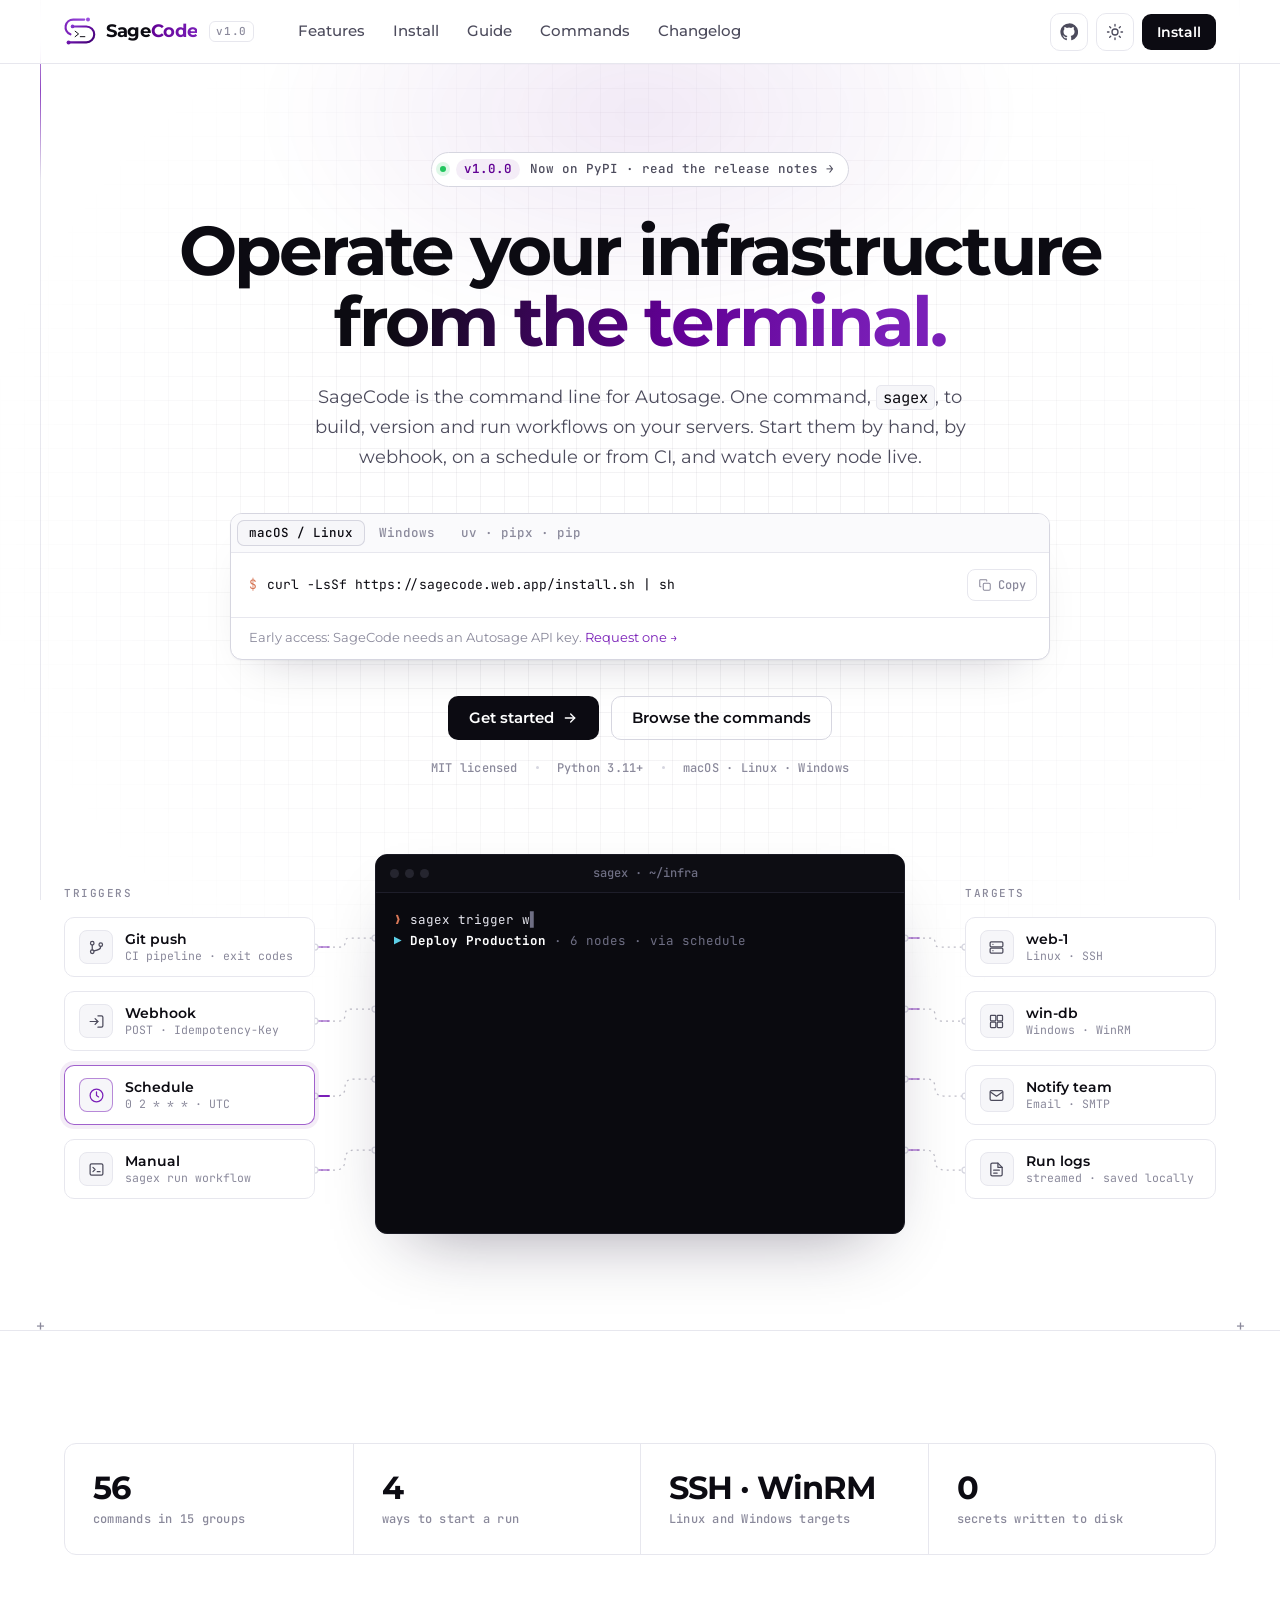
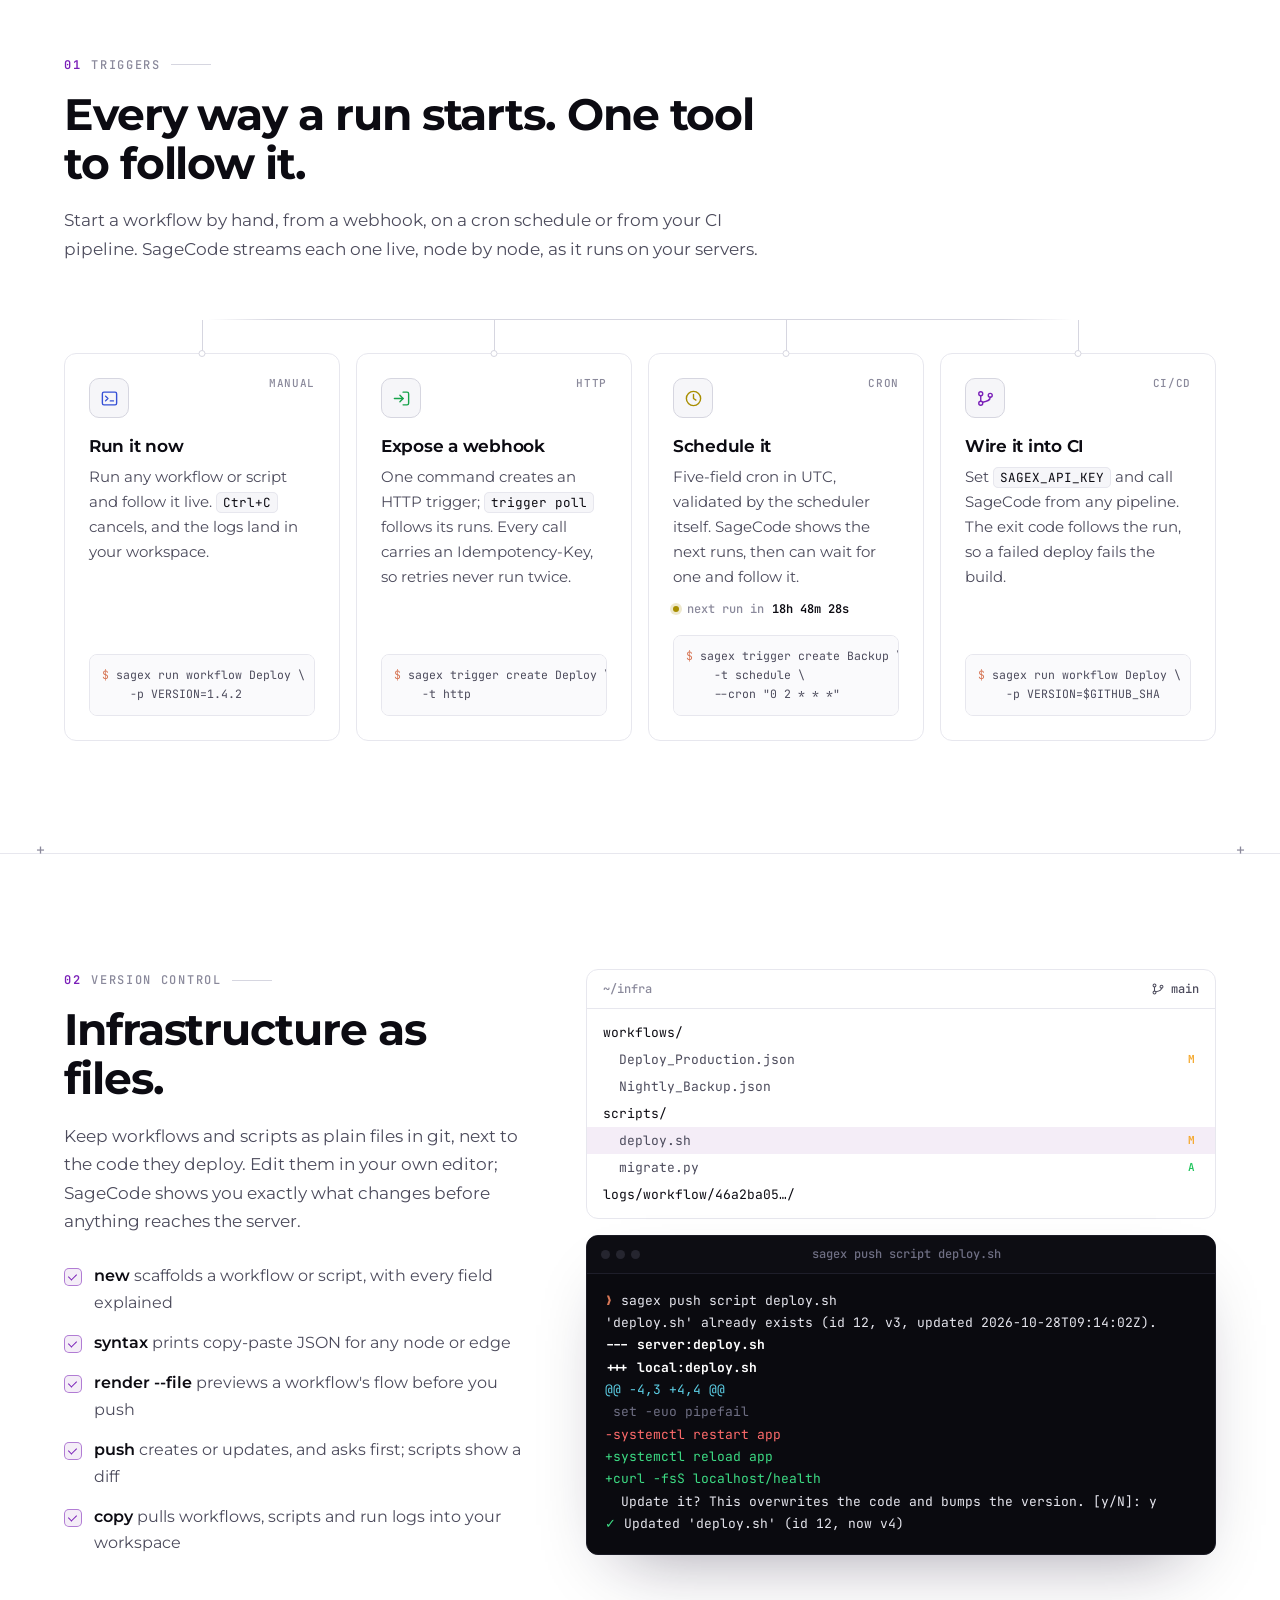
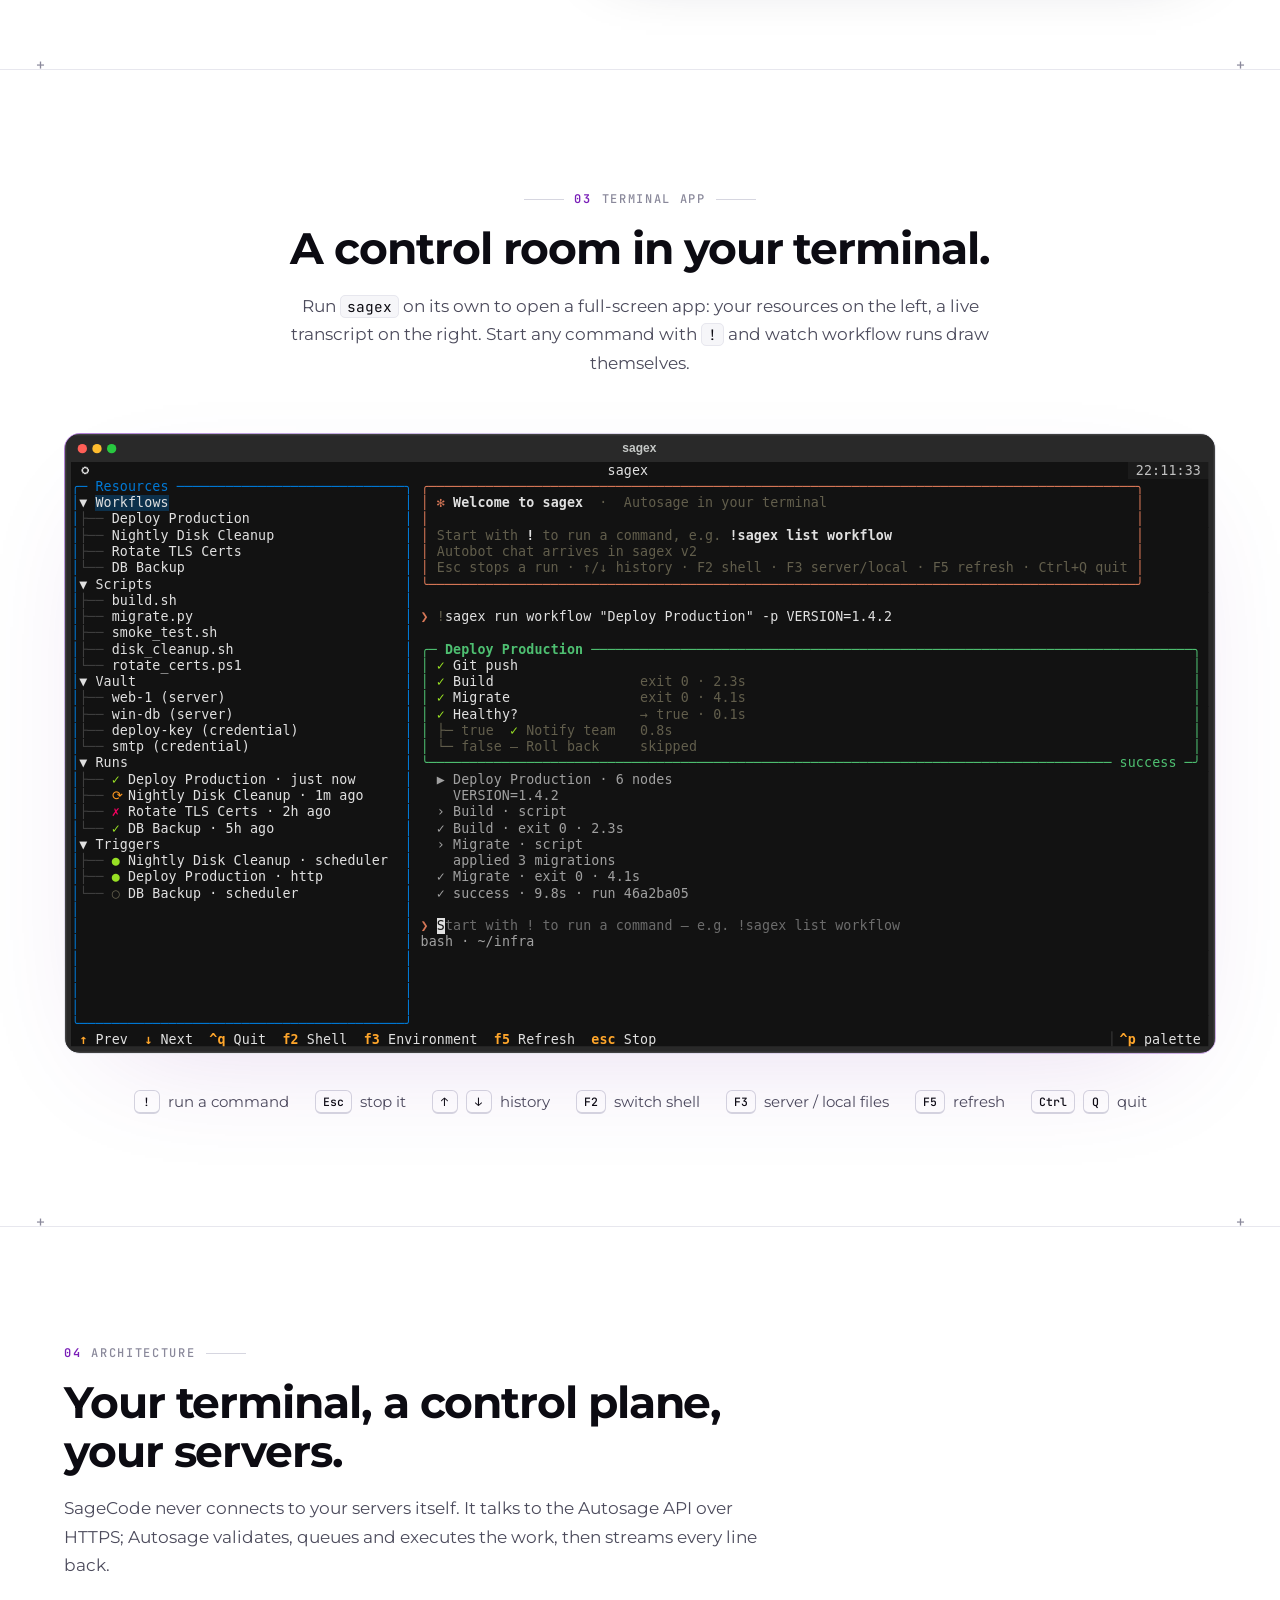
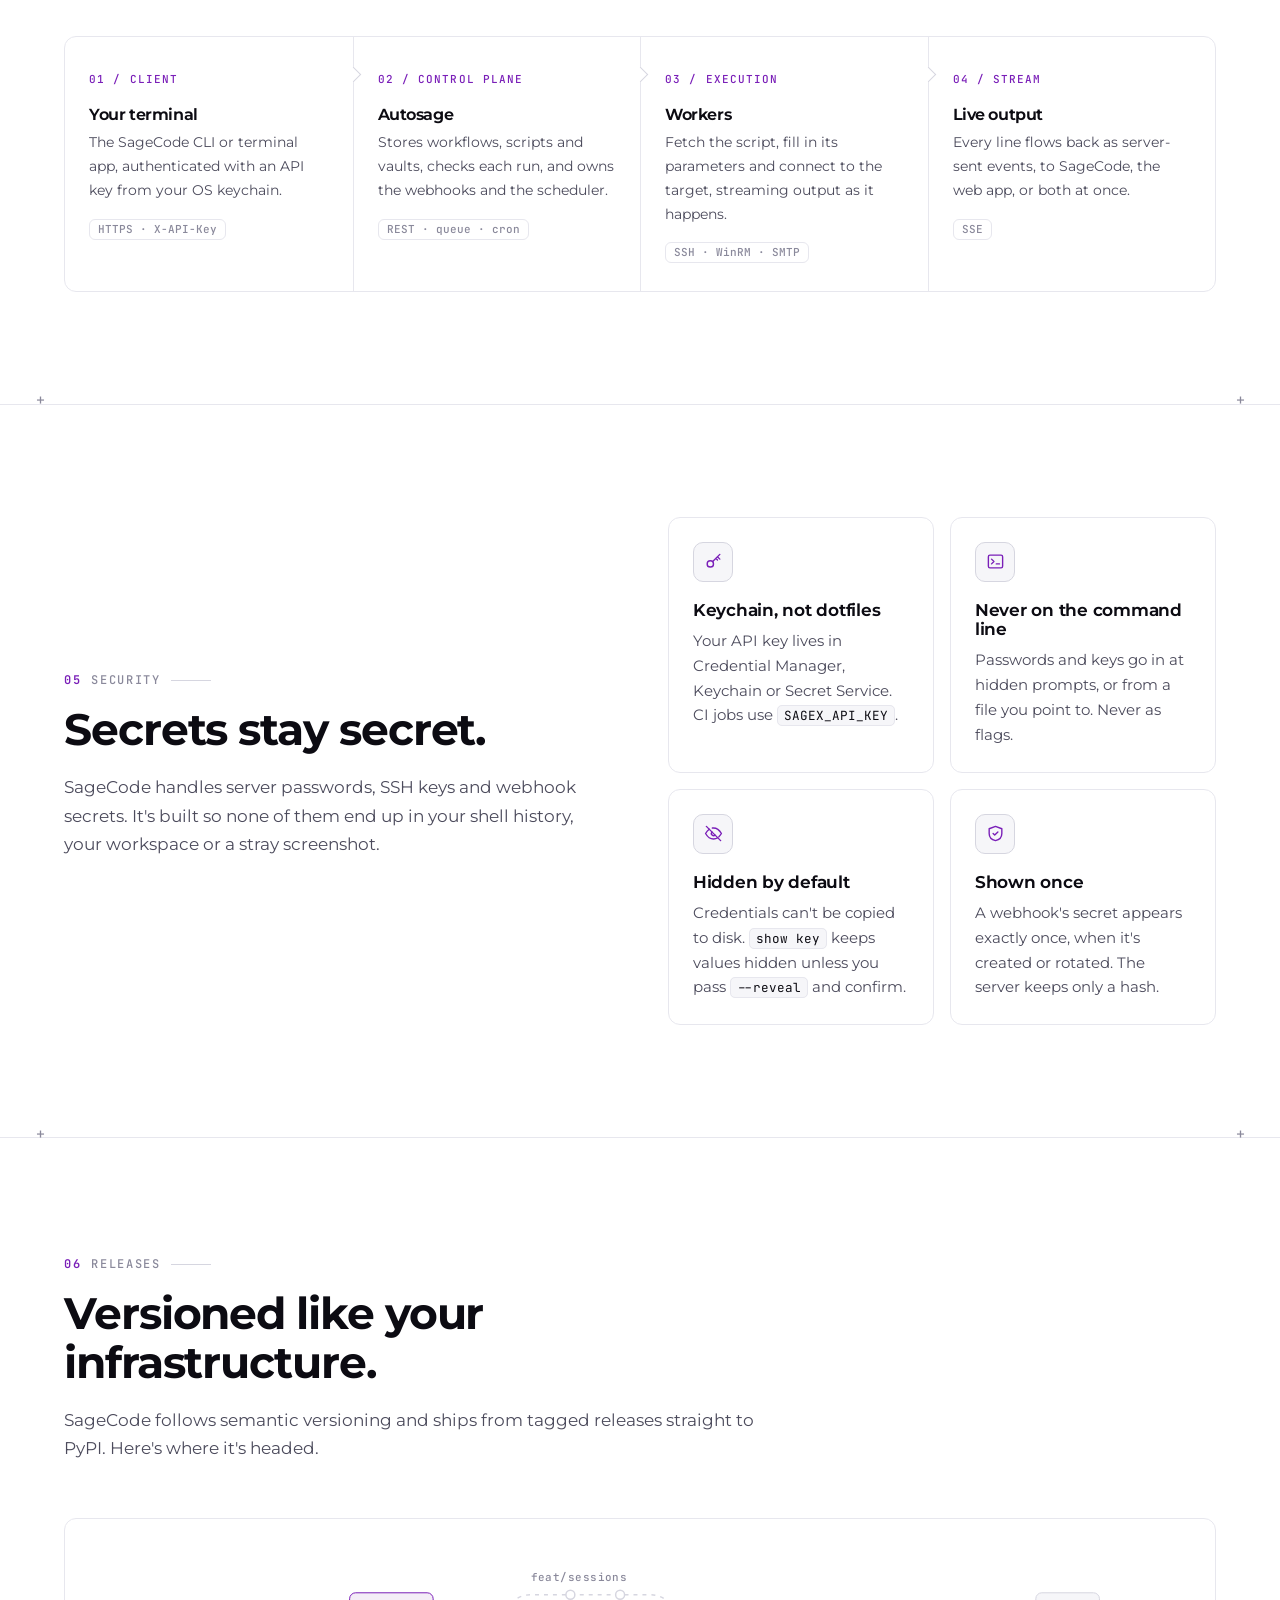
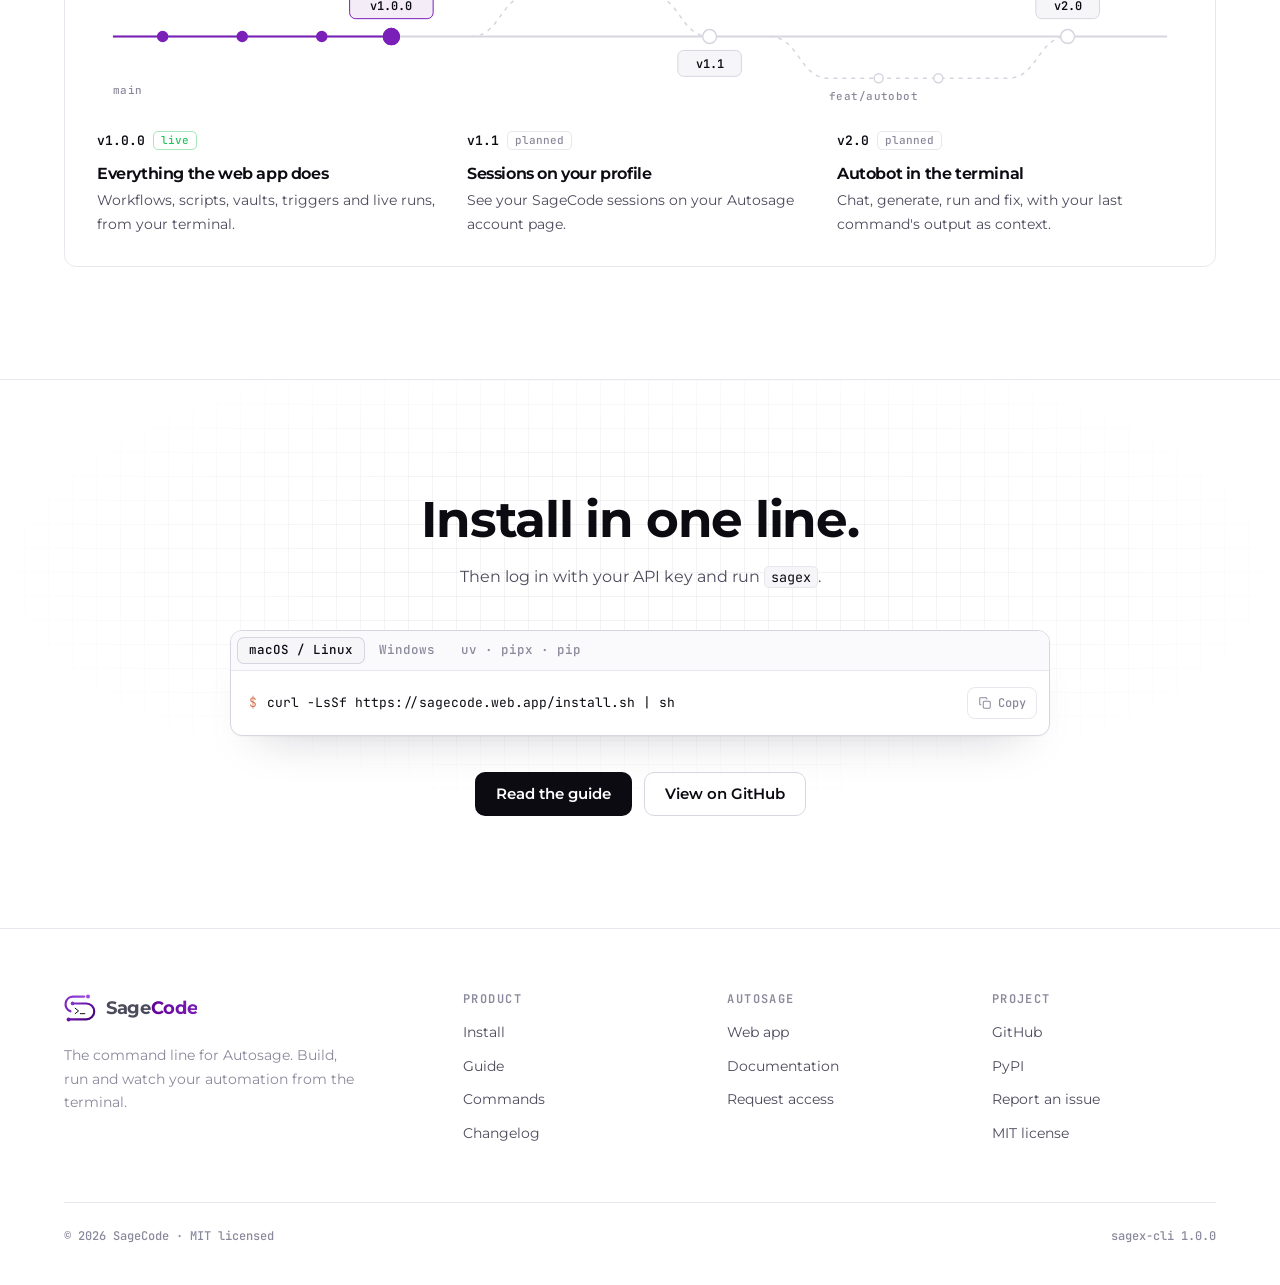
==== commit 4bf8097a: "feat: rebrand the website to SageCode with the CLI Flow logo; thin scrollbars" ====
--- a/web/index.html
+++ b/web/index.html
@@ -3,10 +3,10 @@
 <head>
   <meta charset="utf-8">
   <meta name="viewport" content="width=device-width, initial-scale=1">
-  <title>sagex: Autosage in your terminal</title>
-  <meta name="description" content="sagex is the command line for Autosage. Build, version and run workflows on your servers. Trigger them by hand, by webhook, on a schedule or from CI, and watch every node live.">
+  <title>SageCode: Autosage in your terminal</title>
+  <meta name="description" content="SageCode is the command line for Autosage. Build, version and run workflows on your servers. Trigger them by hand, by webhook, on a schedule or from CI, and watch every node live.">
   <meta property="og:type" content="website">
-  <meta property="og:title" content="sagex: Autosage in your terminal">
+  <meta property="og:title" content="SageCode: Autosage in your terminal">
   <meta property="og:description" content="Build, version and run workflows on your servers, from the terminal.">
   <meta property="og:url" content="https://sagecode.web.app/">
   <meta property="og:image" content="https://sagecode.web.app/assets/img/og-cover.png">
@@ -28,7 +28,7 @@
   <!-- chrome:header -->
   <header class="site-header">
     <div class="container">
-      <a class="brand" href="index.html" aria-label="sagex home"><img src="assets/img/logo.svg" alt="" width="28" height="28">sagex<small>v1.0</small></a>
+      <a class="brand" href="index.html" aria-label="SageCode home"><img class="brand-mark on-dark" src="assets/img/mark-dark.svg" alt="" width="32" height="28"><img class="brand-mark on-light" src="assets/img/mark-light.svg" alt="" width="32" height="28"><span class="wordmark">Sage<b>Code</b></span><small>v1.0</small></a>
       <nav class="nav" aria-label="Main">
         <a href="#features">Features</a>
         <a href="install.html">Install</a>
@@ -37,7 +37,7 @@
         <a href="changelog.html">Changelog</a>
       </nav>
       <div class="header-actions">
-        <a class="icon-btn" href="https://github.com/Lagnajit09/sagex" aria-label="sagex on GitHub"><svg viewBox="0 0 24 24" fill="currentColor" aria-hidden="true"><path d="M12 .5a11.5 11.5 0 0 0-3.64 22.41c.58.1.79-.25.79-.56v-2c-3.2.7-3.88-1.37-3.88-1.37-.52-1.33-1.28-1.69-1.28-1.69-1.05-.71.08-.7.08-.7 1.16.08 1.77 1.19 1.77 1.19 1.03 1.77 2.7 1.26 3.36.96.1-.75.4-1.26.73-1.55-2.55-.29-5.24-1.28-5.24-5.69 0-1.26.45-2.28 1.19-3.09-.12-.29-.52-1.46.11-3.05 0 0 .97-.31 3.17 1.18a11 11 0 0 1 5.77 0c2.2-1.49 3.17-1.18 3.17-1.18.63 1.59.23 2.76.11 3.05.74.81 1.19 1.83 1.19 3.09 0 4.42-2.69 5.39-5.25 5.68.41.36.78 1.06.78 2.14v3.17c0 .31.21.67.8.56A11.5 11.5 0 0 0 12 .5z"/></svg></a>
+        <a class="icon-btn" href="https://github.com/Lagnajit09/sagex" aria-label="SageCode on GitHub"><svg viewBox="0 0 24 24" fill="currentColor" aria-hidden="true"><path d="M12 .5a11.5 11.5 0 0 0-3.64 22.41c.58.1.79-.25.79-.56v-2c-3.2.7-3.88-1.37-3.88-1.37-.52-1.33-1.28-1.69-1.28-1.69-1.05-.71.08-.7.08-.7 1.16.08 1.77 1.19 1.77 1.19 1.03 1.77 2.7 1.26 3.36.96.1-.75.4-1.26.73-1.55-2.55-.29-5.24-1.28-5.24-5.69 0-1.26.45-2.28 1.19-3.09-.12-.29-.52-1.46.11-3.05 0 0 .97-.31 3.17 1.18a11 11 0 0 1 5.77 0c2.2-1.49 3.17-1.18 3.17-1.18.63 1.59.23 2.76.11 3.05.74.81 1.19 1.83 1.19 3.09 0 4.42-2.69 5.39-5.25 5.68.41.36.78 1.06.78 2.14v3.17c0 .31.21.67.8.56A11.5 11.5 0 0 0 12 .5z"/></svg></a>
         <button class="icon-btn theme-toggle" type="button" aria-label="Toggle colour theme"><svg class="moon" viewBox="0 0 24 24" fill="none" stroke="currentColor" stroke-width="1.75" stroke-linecap="round" stroke-linejoin="round" aria-hidden="true"><path d="M21 12.8A9 9 0 1 1 11.2 3a7 7 0 0 0 9.8 9.8z"/></svg><svg class="sun" viewBox="0 0 24 24" fill="none" stroke="currentColor" stroke-width="1.75" stroke-linecap="round" aria-hidden="true"><circle cx="12" cy="12" r="4"/><path d="M12 2v2M12 20v2M4.9 4.9l1.4 1.4M17.7 17.7l1.4 1.4M2 12h2M20 12h2M4.9 19.1l1.4-1.4M17.7 6.3l1.4-1.4"/></svg></button>
         <button class="icon-btn menu-toggle" type="button" aria-label="Menu" aria-expanded="false"><svg viewBox="0 0 24 24" fill="none" stroke="currentColor" stroke-width="1.75" stroke-linecap="round" aria-hidden="true"><path d="M4 7h16M4 12h16M4 17h16"/></svg></button>
         <a class="btn btn-primary btn-sm" href="install.html">Install</a>
@@ -56,7 +56,7 @@
         <a class="pill" href="changelog.html"><span class="dot" aria-hidden="true"></span><span class="tag">v1.0.0</span>Now on PyPI · read the release notes →</a>
 
         <h1>Operate your infrastructure <span class="grad-text">from the terminal.</span></h1>
-        <p class="lead">sagex is the command line for Autosage. Build, version and run workflows on your servers. Start them by hand, by webhook, on a schedule or from CI, and watch every node live.</p>
+        <p class="lead">SageCode is the command line for Autosage. One command, <code>sagex</code>, to build, version and run workflows on your servers. Start them by hand, by webhook, on a schedule or from CI, and watch every node live.</p>
 
         <div class="install" data-tabs>
           <div class="install-tabs" role="tablist" aria-label="Install method">
@@ -76,7 +76,7 @@
             <code><span class="p">$</span>uv tool install sagex-cli</code>
             <button class="copy-btn" type="button"><svg viewBox="0 0 24 24" fill="none" stroke="currentColor" stroke-width="1.75" stroke-linecap="round" stroke-linejoin="round" aria-hidden="true"><rect x="9" y="9" width="12" height="12" rx="2"/><path d="M5 15H4a1 1 0 0 1-1-1V4a1 1 0 0 1 1-1h10a1 1 0 0 1 1 1v1"/></svg><span class="lbl">Copy</span></button>
           </div>
-          <div class="install-note">Early access: sagex needs an Autosage API key. <a href="https://autosagex.web.app/contact">Request one →</a></div>
+          <div class="install-note">Early access: SageCode needs an Autosage API key. <a href="https://autosagex.web.app/contact">Request one →</a></div>
         </div>
 
         <div class="hero-ctas">
@@ -110,7 +110,7 @@
           <div class="map-hub">
             <div class="term hub-term">
               <div class="term-bar"><span class="term-dots" aria-hidden="true"><i></i><i></i><i></i></span><span class="term-title">sagex · ~/infra</span></div>
-              <p class="sr-only">Example: a workflow run, started by a webhook, a schedule, a CI job or by hand, streaming node by node in sagex.</p>
+              <p class="sr-only">Example: a workflow run, started by a webhook, a schedule, a CI job or by hand, streaming node by node in SageCode.</p>
               <div class="term-body" data-hub-term aria-hidden="true"></div>
             </div>
           </div>
@@ -153,7 +153,7 @@
         <div class="section-head reveal">
           <div class="eyebrow"><b>01</b> Triggers</div>
           <h2>Every way a run starts. One tool to follow it.</h2>
-          <p>Start a workflow by hand, from a webhook, on a cron schedule or from your CI pipeline. sagex streams each one live, node by node, as it runs on your servers.</p>
+          <p>Start a workflow by hand, from a webhook, on a cron schedule or from your CI pipeline. SageCode streams each one live, node by node, as it runs on your servers.</p>
         </div>
 
         <div class="cards cards-4 bus reveal">
@@ -177,7 +177,7 @@
             <span class="kicker">CRON</span>
             <span class="card-ico dec"><svg viewBox="0 0 24 24" fill="none" stroke="currentColor" stroke-width="1.75" stroke-linecap="round" stroke-linejoin="round" aria-hidden="true"><circle cx="12" cy="12" r="9"/><path d="M12 7v5l3 2"/></svg></span>
             <h3>Schedule it</h3>
-            <p>Five-field cron in UTC, validated by the scheduler itself. sagex shows the next runs, then can wait for one and follow it.</p>
+            <p>Five-field cron in UTC, validated by the scheduler itself. SageCode shows the next runs, then can wait for one and follow it.</p>
             <span class="ticker" data-cron-ticker>next run in <b>…</b></span>
             <div class="snippet"><code><span class="p">$ </span>sagex trigger create Backup \
     -t schedule \
@@ -187,7 +187,7 @@
             <span class="kicker">CI/CD</span>
             <span class="card-ico brand"><svg viewBox="0 0 24 24" fill="none" stroke="currentColor" stroke-width="1.75" stroke-linecap="round" stroke-linejoin="round" aria-hidden="true"><circle cx="6" cy="6" r="2.5"/><circle cx="6" cy="18" r="2.5"/><circle cx="18" cy="8" r="2.5"/><path d="M6 8.5v7"/><path d="M18 10.5c0 4-4 5-9.5 6.2"/></svg></span>
             <h3>Wire it into CI</h3>
-            <p>Set <code>SAGEX_API_KEY</code> and call sagex from any pipeline. The exit code follows the run, so a failed deploy fails the build.</p>
+            <p>Set <code>SAGEX_API_KEY</code> and call SageCode from any pipeline. The exit code follows the run, so a failed deploy fails the build.</p>
             <div class="snippet"><code><span class="p">$ </span>sagex run workflow Deploy \
     -p VERSION=$GITHUB_SHA</code></div>
           </article>
@@ -201,7 +201,7 @@
         <div class="reveal">
           <div class="eyebrow"><b>02</b> Version control</div>
           <h2 style="font-size: clamp(1.9rem, 3.4vw, 2.75rem)">Infrastructure as files.</h2>
-          <p style="margin-top: 18px; font-size: 1.075rem; color: var(--text-2)">Keep workflows and scripts as plain files in git, next to the code they deploy. Edit them in your own editor; sagex shows you exactly what changes before anything reaches the server.</p>
+          <p style="margin-top: 18px; font-size: 1.075rem; color: var(--text-2)">Keep workflows and scripts as plain files in git, next to the code they deploy. Edit them in your own editor; SageCode shows you exactly what changes before anything reaches the server.</p>
           <ul class="checklist">
             <li><b>new</b> scaffolds a workflow or script, with every field explained</li>
             <li><b>syntax</b> prints copy-paste JSON for any node or edge</li>
@@ -245,7 +245,7 @@
           <p>Run <code>sagex</code> on its own to open a full-screen app: your resources on the left, a live transcript on the right. Start any command with <code>!</code> and watch workflow runs draw themselves.</p>
         </div>
         <div class="showcase-frame reveal">
-          <img src="assets/img/tui.svg" width="1726" height="928" loading="lazy" alt="The sagex terminal app. Workflows, scripts, vault items, recent runs and triggers are listed on the left. On the right, a finished run of Deploy Production shows each node with its exit code and duration.">
+          <img src="assets/img/tui.svg" width="1726" height="928" loading="lazy" alt="The SageCode terminal app. Workflows, scripts, vault items, recent runs and triggers are listed on the left. On the right, a finished run of Deploy Production shows each node with its exit code and duration.">
         </div>
         <div class="keys reveal">
           <span><kbd>!</kbd> run a command</span>
@@ -265,13 +265,13 @@
         <div class="section-head reveal">
           <div class="eyebrow"><b>04</b> Architecture</div>
           <h2>Your terminal, a control plane, your servers.</h2>
-          <p>sagex never connects to your servers itself. It talks to the Autosage API over HTTPS; Autosage validates, queues and executes the work, then streams every line back.</p>
+          <p>SageCode never connects to your servers itself. It talks to the Autosage API over HTTPS; Autosage validates, queues and executes the work, then streams every line back.</p>
         </div>
         <div class="arch reveal">
           <div class="arch-step">
             <span class="n">01 / CLIENT</span>
             <h3>Your terminal</h3>
-            <p>The sagex CLI or terminal app, authenticated with an API key from your OS keychain.</p>
+            <p>The SageCode CLI or terminal app, authenticated with an API key from your OS keychain.</p>
             <span class="proto">HTTPS · X-API-Key</span>
           </div>
           <div class="arch-step">
@@ -289,7 +289,7 @@
           <div class="arch-step">
             <span class="n">04 / STREAM</span>
             <h3>Live output</h3>
-            <p>Every line flows back as server-sent events, to sagex, the web app, or both at once.</p>
+            <p>Every line flows back as server-sent events, to SageCode, the web app, or both at once.</p>
             <span class="proto">SSE</span>
           </div>
         </div>
@@ -302,7 +302,7 @@
         <div class="reveal">
           <div class="eyebrow"><b>05</b> Security</div>
           <h2 style="font-size: clamp(1.9rem, 3.4vw, 2.75rem)">Secrets stay secret.</h2>
-          <p style="margin-top: 18px; font-size: 1.075rem; color: var(--text-2)">sagex handles server passwords, SSH keys and webhook secrets. It's built so none of them end up in your shell history, your workspace or a stray screenshot.</p>
+          <p style="margin-top: 18px; font-size: 1.075rem; color: var(--text-2)">SageCode handles server passwords, SSH keys and webhook secrets. It's built so none of them end up in your shell history, your workspace or a stray screenshot.</p>
         </div>
         <div class="cards cards-2 reveal">
           <article class="card">
@@ -335,7 +335,7 @@
         <div class="section-head reveal">
           <div class="eyebrow"><b>06</b> Releases</div>
           <h2>Versioned like your infrastructure.</h2>
-          <p>sagex follows semantic versioning and ships from tagged releases straight to PyPI. Here's where it's headed.</p>
+          <p>SageCode follows semantic versioning and ships from tagged releases straight to PyPI. Here's where it's headed.</p>
         </div>
         <div class="train reveal">
           <svg viewBox="0 0 1100 150" role="img" aria-label="Release history: v1.0.0 shipped; v1.1 and v2.0 planned.">
@@ -373,7 +373,7 @@
             <div class="release">
               <span class="ver">v1.1 <span class="state">planned</span></span>
               <h3>Sessions on your profile</h3>
-              <p>See your sagex sessions on your Autosage account page.</p>
+              <p>See your SageCode sessions on your Autosage account page.</p>
             </div>
             <div class="release">
               <span class="ver">v2.0 <span class="state">planned</span></span>
@@ -423,7 +423,7 @@
     <div class="container">
       <div class="footer-grid">
         <div>
-          <a class="brand" href="index.html"><img src="assets/img/logo.svg" alt="" width="28" height="28">sagex</a>
+          <a class="brand" href="index.html" aria-label="SageCode home"><img class="brand-mark on-dark" src="assets/img/mark-dark.svg" alt="" width="32" height="28"><img class="brand-mark on-light" src="assets/img/mark-light.svg" alt="" width="32" height="28"><span class="wordmark">Sage<b>Code</b></span></a>
           <p>The command line for Autosage. Build, run and watch your automation from the terminal.</p>
         </div>
         <div>
@@ -439,7 +439,7 @@
           <ul><li><a href="https://github.com/Lagnajit09/sagex">GitHub</a></li><li><a href="https://pypi.org/project/sagex-cli/">PyPI</a></li><li><a href="https://github.com/Lagnajit09/sagex/issues">Report an issue</a></li><li><a href="https://github.com/Lagnajit09/sagex/blob/main/LICENSE">MIT license</a></li></ul>
         </div>
       </div>
-      <div class="footer-bottom"><span>© 2026 sagex · MIT licensed</span><span>sagex-cli 1.0.0</span></div>
+      <div class="footer-bottom"><span>© 2026 SageCode · MIT licensed</span><span>sagex-cli 1.0.0</span></div>
     </div>
   </footer>
   <!-- /chrome:footer -->
--- a/web/assets/css/site.css
+++ b/web/assets/css/site.css
@@ -102,6 +102,19 @@
 
 :focus-visible { outline: 2px solid var(--brand); outline-offset: 3px; border-radius: 6px; }
 
+/* Scrollbars: thin, no track, no arrow buttons, just a faint thumb. (Not hover-only:
+   Chromium doesn't repaint a custom thumb when its container becomes hovered.) */
+::-webkit-scrollbar { width: 6px; height: 6px; background: transparent; }
+::-webkit-scrollbar-track, ::-webkit-scrollbar-corner { background: transparent; }
+::-webkit-scrollbar-button { display: none; width: 0; height: 0; }
+::-webkit-scrollbar-thumb { background: color-mix(in srgb, var(--text-3) 32%, transparent); border-radius: 6px; }
+::-webkit-scrollbar-thumb:hover { background: color-mix(in srgb, var(--text-3) 65%, transparent); }
+/* Firefox has no ::-webkit-scrollbar; its standard properties give the same thin look.
+   (Scoped to it: in Chromium, setting these would switch the rules above off.) */
+@supports not selector(::-webkit-scrollbar) {
+  * { scrollbar-width: thin; scrollbar-color: color-mix(in srgb, var(--text-3) 32%, transparent) transparent; }
+}
+
 /* Inline code in running text (docs prose has its own, slightly larger, rule). */
 .card p code, .section-head p code, .cta p code, .lead code, .checklist code {
   padding: 1px 6px; border-radius: 5px; border: 1px solid var(--line); background: var(--surface-2);
@@ -194,7 +207,15 @@
 .site-header .container { height: 100%; display: flex; align-items: center; gap: 32px; }
 
 .brand { display: inline-flex; align-items: center; gap: 10px; font-weight: 700; font-size: 1.15rem; letter-spacing: -0.02em; }
-.brand img { width: 28px; height: 28px; }
+.brand img { width: auto; height: 28px; }
+/* The bare mark has a dark- and a light-background version; show the one for the theme. */
+.brand .on-light { display: none; }
+[data-theme="light"] .brand .on-dark { display: none; }
+[data-theme="light"] .brand .on-light { display: block; }
+.wordmark b {
+  font-weight: inherit; background: linear-gradient(95deg, var(--brand-2), var(--brand));
+  -webkit-background-clip: text; background-clip: text; color: transparent;
+}
 .brand small {
   font: 500 11px/1 var(--font-mono); color: var(--text-3); letter-spacing: 0.06em;
   padding: 4px 6px; border: 1px solid var(--line); border-radius: 6px; margin-left: 2px;
@@ -293,10 +314,9 @@
 .install-panel { display: flex; align-items: center; gap: 12px; padding: 16px 12px 16px 18px; }
 .install-panel[hidden] { display: none; }
 .install-panel code {
-  flex: 1; min-width: 0; overflow-x: auto; white-space: nowrap; scrollbar-width: none;
+  flex: 1; min-width: 0; overflow-x: auto; white-space: nowrap;
   font-size: 13px; color: var(--text);
 }
-.install-panel code::-webkit-scrollbar { display: none; }
 .install-panel code .p { color: var(--cli); user-select: none; margin-right: 10px; }
 .install-note { padding: 10px 18px; border-top: 1px solid var(--line); font-size: 12.5px; color: var(--text-3); }
 .install-note a { color: var(--brand-2); }
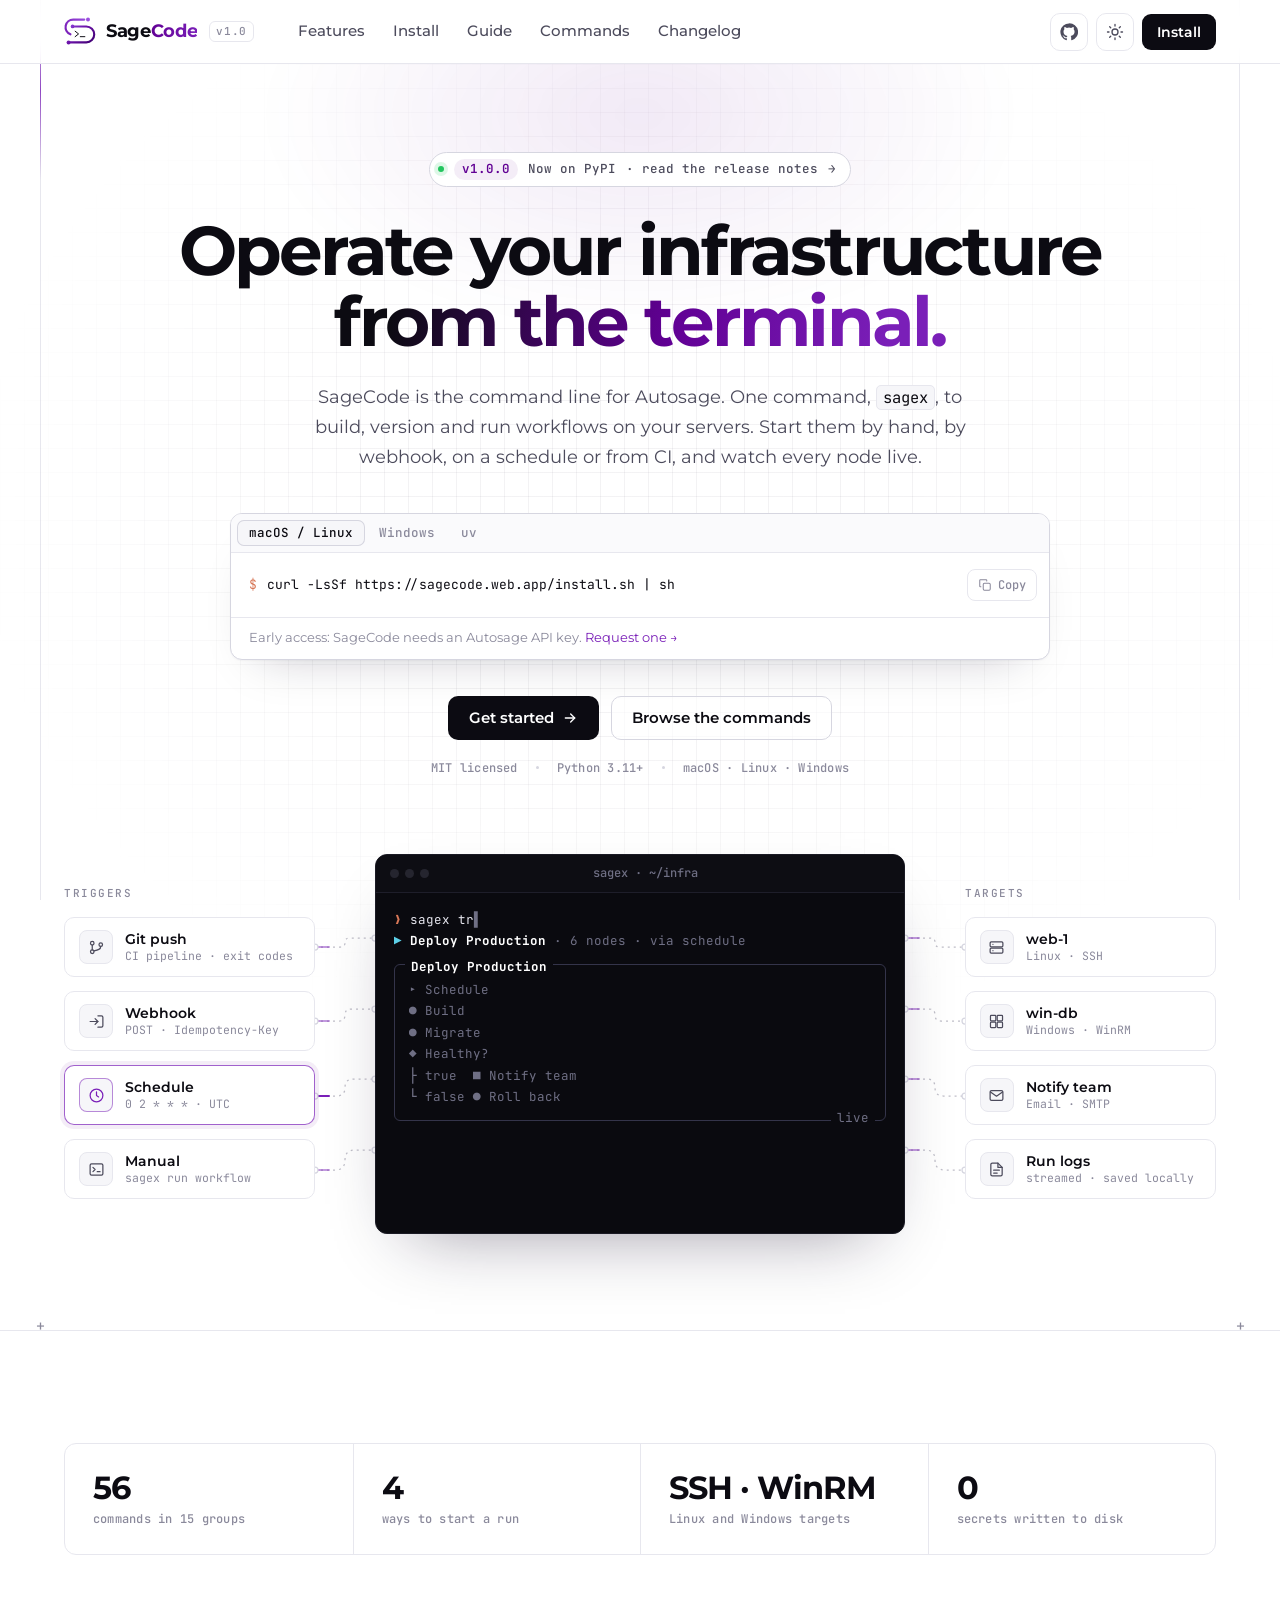
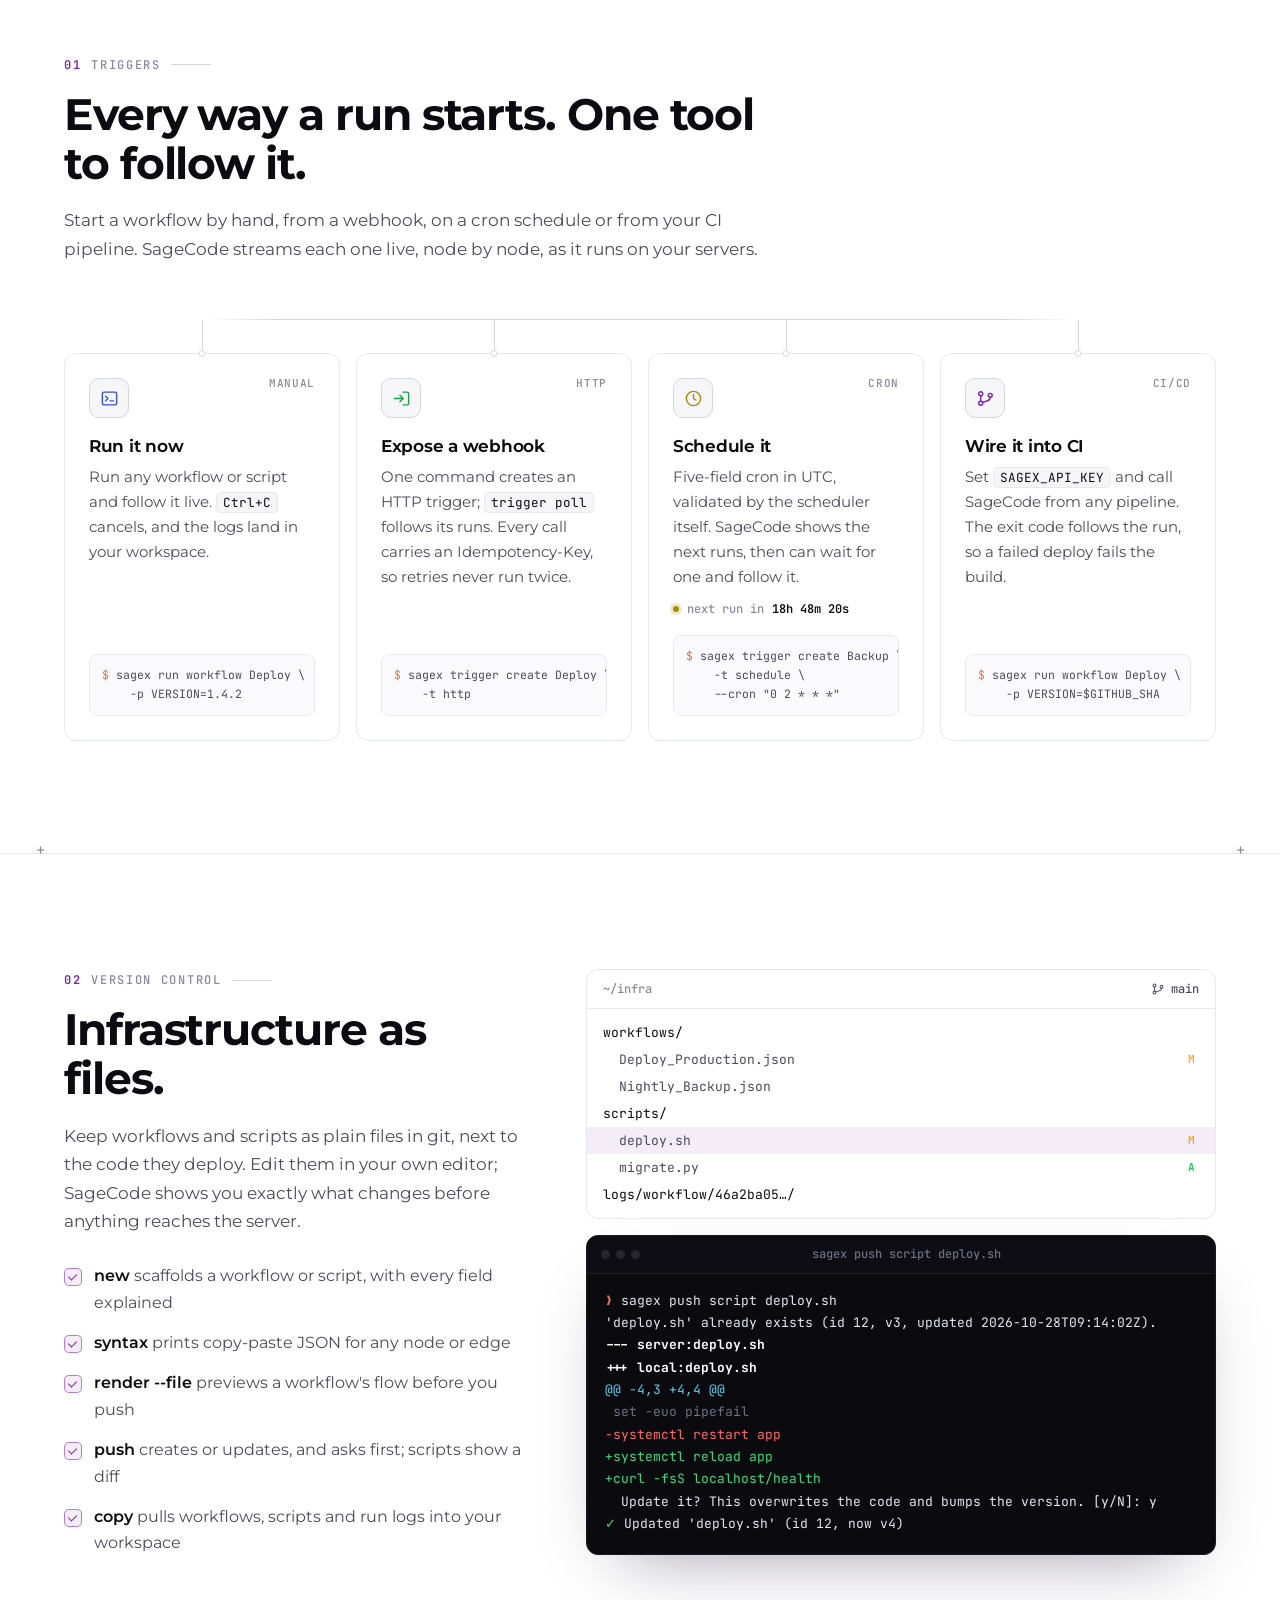
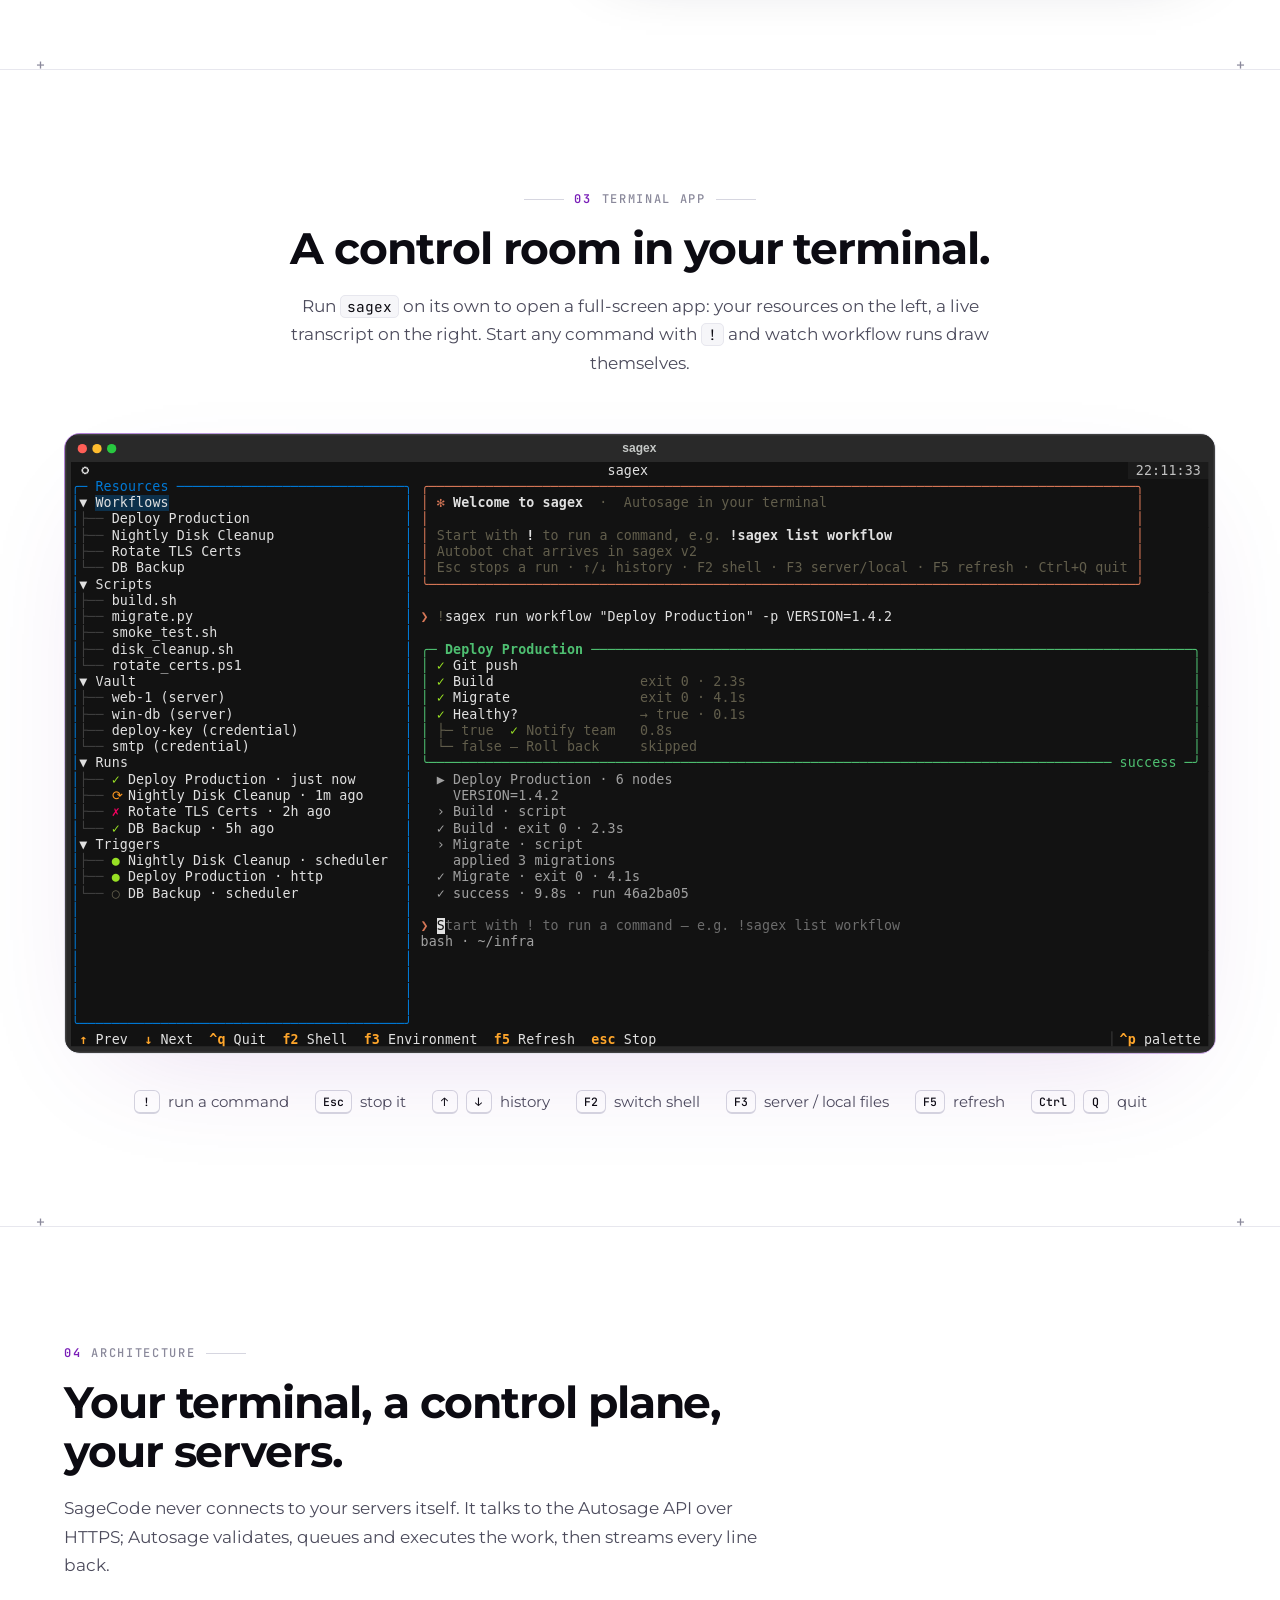
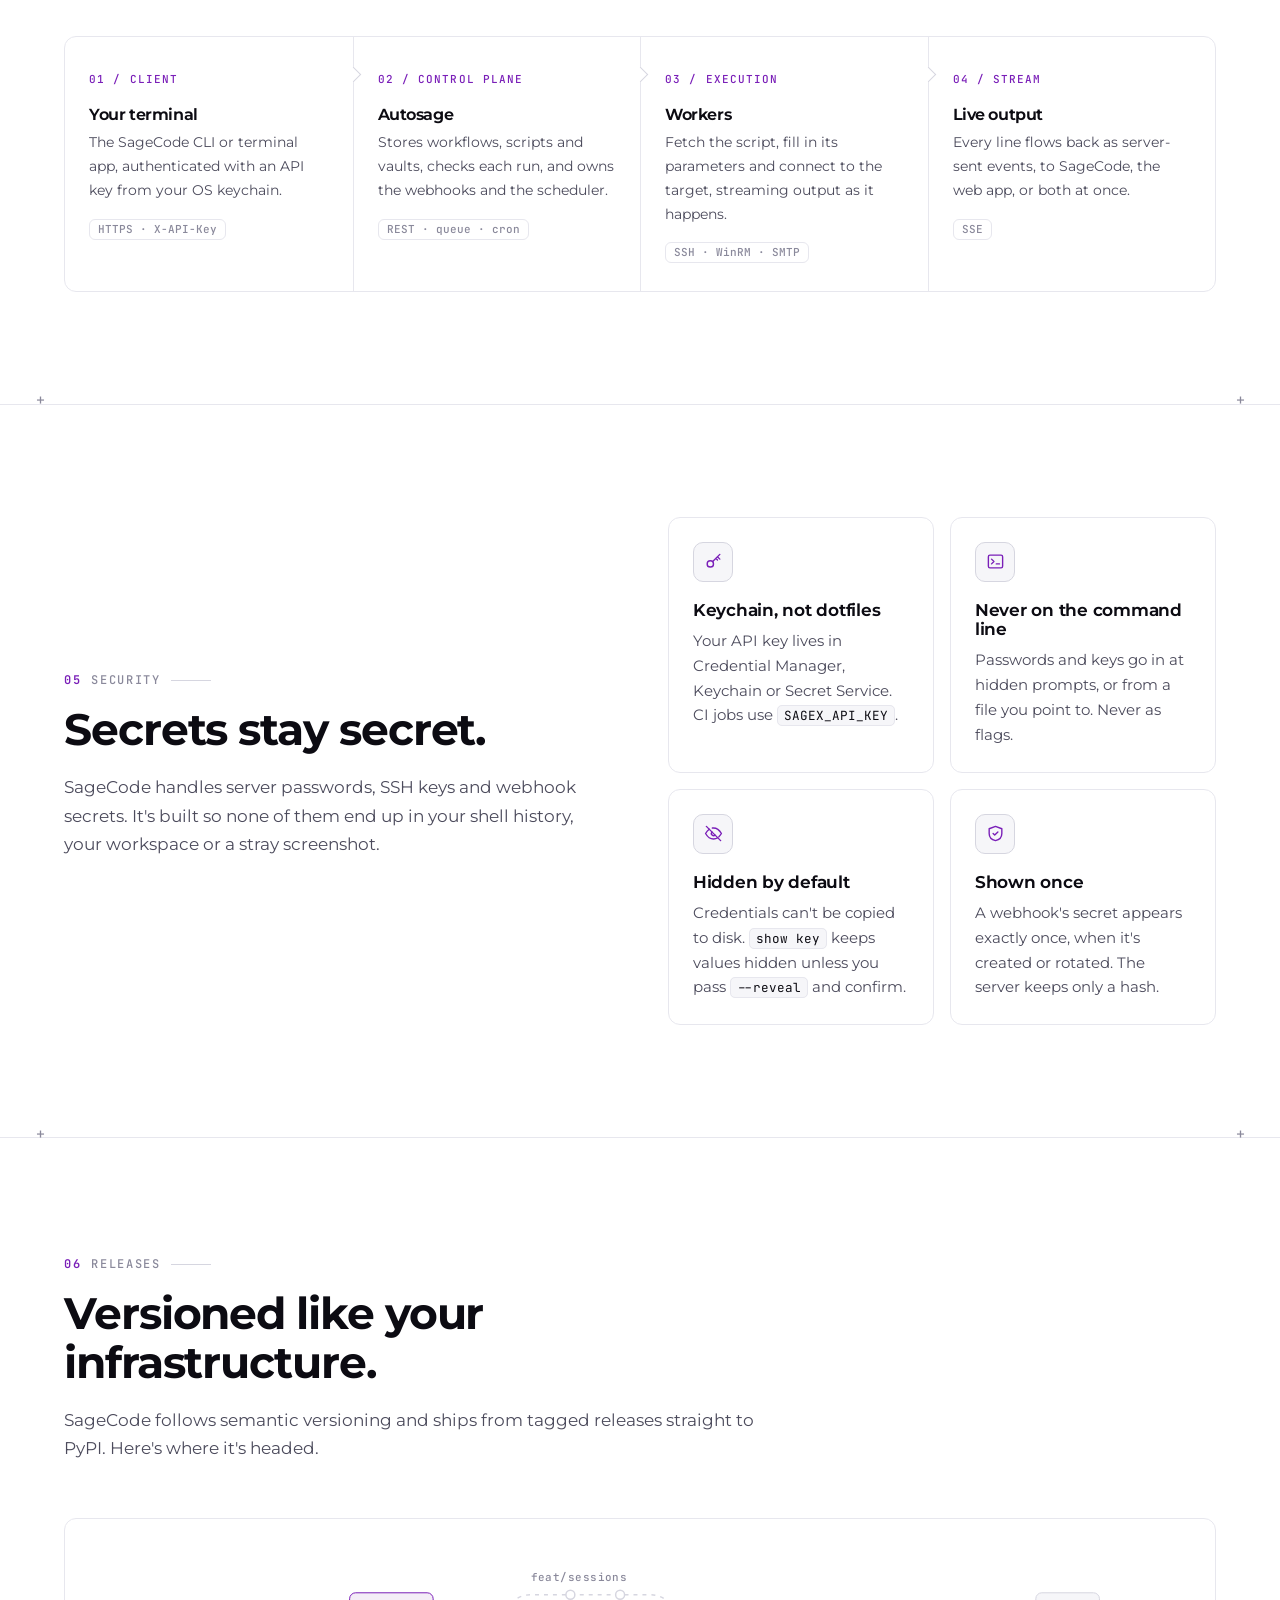
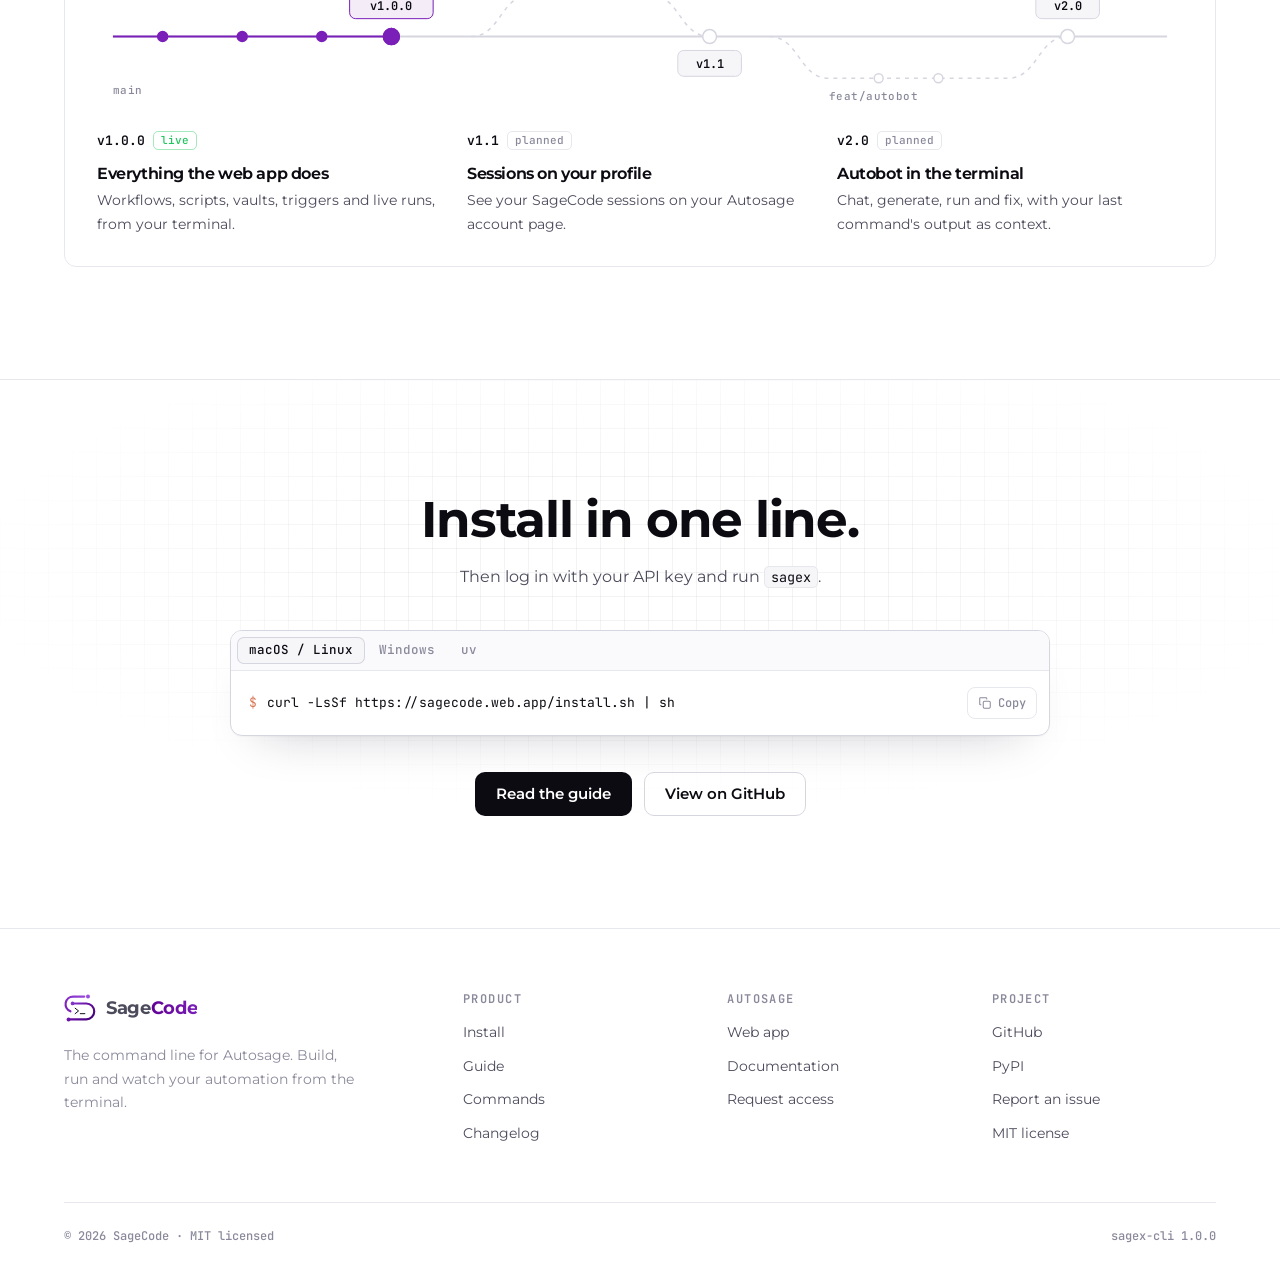
==== commit e9e9868e: "Enhance website deployment and styling - Update GitHub Actions workflow to exclude regeneration scri" ====
--- a/web/index.html
+++ b/web/index.html
@@ -35,11 +35,12 @@
         <a href="guide.html">Guide</a>
         <a href="commands.html">Commands</a>
         <a href="changelog.html">Changelog</a>
+        <a class="btn btn-primary nav-cta" href="install.html">Install SageCode</a>
       </nav>
       <div class="header-actions">
         <a class="icon-btn" href="https://github.com/Lagnajit09/sagex" aria-label="SageCode on GitHub"><svg viewBox="0 0 24 24" fill="currentColor" aria-hidden="true"><path d="M12 .5a11.5 11.5 0 0 0-3.64 22.41c.58.1.79-.25.79-.56v-2c-3.2.7-3.88-1.37-3.88-1.37-.52-1.33-1.28-1.69-1.28-1.69-1.05-.71.08-.7.08-.7 1.16.08 1.77 1.19 1.77 1.19 1.03 1.77 2.7 1.26 3.36.96.1-.75.4-1.26.73-1.55-2.55-.29-5.24-1.28-5.24-5.69 0-1.26.45-2.28 1.19-3.09-.12-.29-.52-1.46.11-3.05 0 0 .97-.31 3.17 1.18a11 11 0 0 1 5.77 0c2.2-1.49 3.17-1.18 3.17-1.18.63 1.59.23 2.76.11 3.05.74.81 1.19 1.83 1.19 3.09 0 4.42-2.69 5.39-5.25 5.68.41.36.78 1.06.78 2.14v3.17c0 .31.21.67.8.56A11.5 11.5 0 0 0 12 .5z"/></svg></a>
         <button class="icon-btn theme-toggle" type="button" aria-label="Toggle colour theme"><svg class="moon" viewBox="0 0 24 24" fill="none" stroke="currentColor" stroke-width="1.75" stroke-linecap="round" stroke-linejoin="round" aria-hidden="true"><path d="M21 12.8A9 9 0 1 1 11.2 3a7 7 0 0 0 9.8 9.8z"/></svg><svg class="sun" viewBox="0 0 24 24" fill="none" stroke="currentColor" stroke-width="1.75" stroke-linecap="round" aria-hidden="true"><circle cx="12" cy="12" r="4"/><path d="M12 2v2M12 20v2M4.9 4.9l1.4 1.4M17.7 17.7l1.4 1.4M2 12h2M20 12h2M4.9 19.1l1.4-1.4M17.7 6.3l1.4-1.4"/></svg></button>
-        <button class="icon-btn menu-toggle" type="button" aria-label="Menu" aria-expanded="false"><svg viewBox="0 0 24 24" fill="none" stroke="currentColor" stroke-width="1.75" stroke-linecap="round" aria-hidden="true"><path d="M4 7h16M4 12h16M4 17h16"/></svg></button>
+        <button class="icon-btn menu-toggle" type="button" aria-label="Menu" aria-expanded="false"><svg class="i-open" viewBox="0 0 24 24" fill="none" stroke="currentColor" stroke-width="1.75" stroke-linecap="round" aria-hidden="true"><path d="M4 7h16M4 12h16M4 17h16"/></svg><svg class="i-close" viewBox="0 0 24 24" fill="none" stroke="currentColor" stroke-width="1.75" stroke-linecap="round" aria-hidden="true"><path d="M6 6l12 12M18 6 6 18"/></svg></button>
         <a class="btn btn-primary btn-sm" href="install.html">Install</a>
       </div>
     </div>
@@ -53,7 +54,7 @@
       <div class="grid-bg" aria-hidden="true"></div>
       <div class="hero-glow" aria-hidden="true"></div>
       <div class="container hero-inner">
-        <a class="pill" href="changelog.html"><span class="dot" aria-hidden="true"></span><span class="tag">v1.0.0</span>Now on PyPI · read the release notes →</a>
+        <a class="pill" href="changelog.html"><span class="dot" aria-hidden="true"></span><span class="tag">v1.0.0</span>Now on PyPI<span class="pill-more"> · read the release notes</span> →</a>
 
         <h1>Operate your infrastructure <span class="grad-text">from the terminal.</span></h1>
         <p class="lead">SageCode is the command line for Autosage. One command, <code>sagex</code>, to build, version and run workflows on your servers. Start them by hand, by webhook, on a schedule or from CI, and watch every node live.</p>
@@ -62,7 +63,7 @@
           <div class="install-tabs" role="tablist" aria-label="Install method">
             <button type="button" role="tab" data-tab="unix" aria-selected="true">macOS / Linux</button>
             <button type="button" role="tab" data-tab="windows" aria-selected="false">Windows</button>
-            <button type="button" role="tab" data-tab="pip" aria-selected="false">uv · pipx · pip</button>
+            <button type="button" role="tab" data-tab="pip" aria-selected="false">uv</button>
           </div>
           <div class="install-panel" role="tabpanel" data-panel="unix">
             <code><span class="p">$</span>curl -LsSf https://sagecode.web.app/install.sh | sh</code>
@@ -244,9 +245,10 @@
           <h2>A control room in your terminal.</h2>
           <p>Run <code>sagex</code> on its own to open a full-screen app: your resources on the left, a live transcript on the right. Start any command with <code>!</code> and watch workflow runs draw themselves.</p>
         </div>
-        <div class="showcase-frame reveal">
+        <a class="showcase-frame reveal" href="assets/img/tui.svg" target="_blank" rel="noopener" aria-label="Open the terminal app screenshot full size">
           <img src="assets/img/tui.svg" width="1726" height="928" loading="lazy" alt="The SageCode terminal app. Workflows, scripts, vault items, recent runs and triggers are listed on the left. On the right, a finished run of Deploy Production shows each node with its exit code and duration.">
-        </div>
+        </a>
+        <a class="zoom-hint" href="assets/img/tui.svg" target="_blank" rel="noopener">Tap to view full size ↗</a>
         <div class="keys reveal">
           <span><kbd>!</kbd> run a command</span>
           <span><kbd>Esc</kbd> stop it</span>
@@ -395,7 +397,7 @@
           <div class="install-tabs" role="tablist" aria-label="Install method">
             <button type="button" role="tab" data-tab="unix" aria-selected="true">macOS / Linux</button>
             <button type="button" role="tab" data-tab="windows" aria-selected="false">Windows</button>
-            <button type="button" role="tab" data-tab="pip" aria-selected="false">uv · pipx · pip</button>
+            <button type="button" role="tab" data-tab="pip" aria-selected="false">uv</button>
           </div>
           <div class="install-panel" role="tabpanel" data-panel="unix">
             <code><span class="p">$</span>curl -LsSf https://sagecode.web.app/install.sh | sh</code>
--- a/web/assets/css/site.css
+++ b/web/assets/css/site.css
@@ -80,7 +80,10 @@
 
 *, *::before, *::after { box-sizing: border-box; }
 
-html { scroll-behavior: smooth; scroll-padding-top: calc(var(--header-h) + 24px); }
+html {
+  scroll-behavior: smooth; scroll-padding-top: calc(var(--header-h) + 24px);
+  -webkit-text-size-adjust: 100%; text-size-adjust: 100%;   /* no font inflation on rotate (iOS) */
+}
 
 body {
   margin: 0;
@@ -242,6 +245,10 @@
 [data-theme="light"] .theme-toggle .sun { display: block; }
 [data-theme="light"] .theme-toggle .moon { display: none; }
 .menu-toggle { display: none; }
+.menu-toggle .i-close { display: none; }
+.menu-open .menu-toggle .i-open { display: none; }
+.menu-open .menu-toggle .i-close { display: block; }
+.nav .nav-cta { display: none; }        /* the menu's Install button: phones only */
 
 /* ── Buttons ────────────────────────────────────────────────────────────── */
 
@@ -413,7 +420,8 @@
 .run-panel .rp-sub { position: absolute; bottom: -0.72em; right: 10px; padding: 0 6px; background: var(--t-bg); color: var(--t-dim); }
 .run-panel.done { border-color: #2f9e5c; }
 .run-panel.done .rp-sub { color: #3ddc84; }
-.run-panel .row { display: grid; grid-template-columns: 22ch 1fr; }
+.run-panel { display: grid; grid-template-columns: auto minmax(0, 1fr); column-gap: 3ch; }
+.run-panel .row { display: contents; }   /* rows share the panel's columns */
 .run-panel .row .hd { white-space: pre; overflow: hidden; }
 .run-panel .row .det { color: var(--t-dim); white-space: pre; }
 .run-panel .row.pending, .run-panel .row.pending .ic { color: var(--t-dim); }
@@ -530,7 +538,9 @@
   background: linear-gradient(140deg, color-mix(in srgb, var(--brand) 60%, transparent), var(--line) 35%, var(--line) 65%, color-mix(in srgb, var(--brand) 40%, transparent));
   box-shadow: 0 40px 120px -50px var(--brand-glow);
 }
+.showcase-frame { display: block; }
 .showcase-frame img { width: 100%; height: auto; border-radius: 15px; background: #0c0c0c; }
+.zoom-hint { display: none; }
 .keys { display: flex; flex-wrap: wrap; justify-content: center; gap: 10px 26px; margin-top: 36px; color: var(--text-2); font-size: 0.92rem; }
 .keys span { display: inline-flex; align-items: center; gap: 8px; }
 kbd {
@@ -690,6 +700,7 @@
 .cmd-group > header { display: flex; align-items: baseline; gap: 14px; padding-bottom: 14px; border-bottom: 1px solid var(--line); }
 .cmd-group > header h2 { font: 600 1.05rem/1.2 var(--font-mono); letter-spacing: 0; }
 .cmd-group > header p { margin: 0; color: var(--text-3); font-size: 0.9rem; }
+.cmd-group > header p code { padding: 1px 5px; border-radius: 5px; border: 1px solid var(--line); background: var(--surface-2); font-size: 0.86em; color: var(--text-2); white-space: nowrap; }
 
 .cmd { border-bottom: 1px solid var(--line); }
 /* Deep links land just below the sticky search bar (html scroll-padding already clears the header). */
@@ -750,32 +761,66 @@
 }
 
 @media (max-width: 900px) {
+  /* Header: links move into a dropdown panel. */
   .nav { display: none; }
   .menu-toggle { display: inline-grid; }
+  .header-actions .btn { display: none; }
+  /* With the nav links hidden, nothing pushes the buttons right — so they do it themselves. */
+  .header-actions { margin-left: auto; }
   .site-header.menu-open .nav {
-    display: flex; flex-direction: column; align-items: stretch; gap: 2px;
-    position: absolute; top: var(--header-h); left: 0; right: 0; padding: 12px 16px 16px;
+    display: flex; flex-direction: column; align-items: stretch; gap: 0;
+    position: absolute; top: var(--header-h); left: 0; right: 0; padding: 8px 20px 20px;
     background: var(--bg); border-bottom: 1px solid var(--line);
+    box-shadow: 0 24px 40px -24px rgba(0, 0, 0, 0.6);
   }
-  .site-header.menu-open .nav a { padding: 12px; }
-  .header-actions .btn { display: none; }
-
-  .map { grid-template-columns: 1fr; gap: 48px; margin-top: 64px; }
-  .map-col { grid-template-columns: 1fr 1fr; }
+  .site-header.menu-open .nav a:not(.nav-cta) {
+    padding: 14px 4px; border-radius: 0; border-bottom: 1px solid var(--line); font-size: 1rem;
+  }
+  .site-header.menu-open .nav a[aria-current="page"] { color: var(--brand-2); }
+  [data-theme="light"] .site-header.menu-open .nav a[aria-current="page"] { color: var(--brand); }
+  .site-header.menu-open .nav .nav-cta { display: inline-flex; margin-top: 18px; height: 46px; color: var(--btn-fg); }
+
+  .map { grid-template-columns: minmax(0, 1fr); gap: 48px; margin-top: 64px; }
+  .map-col { grid-template-columns: repeat(2, minmax(0, 1fr)); }
   .map-col-label { grid-column: 1 / -1; }
   .split, .split.wide-right { grid-template-columns: 1fr; gap: 40px; }
   .cards-3 { grid-template-columns: 1fr; }
   .stats { grid-template-columns: repeat(2, 1fr); }
   .stat:nth-child(3) { border-left: 0; }
   .stat:nth-child(n + 3) { border-top: 1px solid var(--line); }
-  .releases { grid-template-columns: 1fr; }
+
+  /* Releases: the git graph becomes a vertical timeline. */
   .train svg { display: none; }
-  .train { padding: 24px; }
+  .train { padding: 26px 22px; }
+  .releases { position: relative; grid-template-columns: 1fr; gap: 26px; margin-top: 0; }
+  .releases::before { content: ""; position: absolute; left: 6px; top: 8px; bottom: 8px; width: 2px; background: var(--line-strong); }
+  .release { position: relative; padding: 0 0 0 30px; }
+  .release::before {
+    content: ""; position: absolute; left: 0; top: 1px; width: 14px; height: 14px; border-radius: 50%;
+    background: var(--surface); border: 2px solid var(--line-strong);
+  }
+  .release:first-child::before { background: var(--brand); border-color: var(--brand); box-shadow: 0 0 0 5px var(--brand-soft); }
+
   .footer-grid { grid-template-columns: 1fr 1fr; }
   .footer-grid > div:first-child { grid-column: 1 / -1; }
 
-  .docs { grid-template-columns: minmax(0, 1fr); gap: 32px; }
-  .toc { position: static; }
+  /* Docs: the contents list becomes a strip of chips above the content. */
+  .page-hero { padding: 56px 0 40px; }
+  .docs { grid-template-columns: minmax(0, 1fr); gap: 28px; padding-top: 28px; }
+  .toc { position: static; display: grid; gap: 10px; }
+  .toc h4 { display: none; }
+  .toc ul {
+    display: flex; gap: 8px; overflow-x: auto; border-left: 0; padding: 2px 0 6px;
+    scrollbar-width: none; -webkit-overflow-scrolling: touch;
+  }
+  .toc ul::-webkit-scrollbar { display: none; }
+  /* Fade the right edge so the strip reads as scrollable; the padding lets the last chip clear it. */
+  .toc ul { padding-right: 28px; -webkit-mask-image: linear-gradient(to right, #000 82%, transparent); mask-image: linear-gradient(to right, #000 82%, transparent); }
+  .toc a {
+    margin: 0; padding: 7px 13px; border: 1px solid var(--line); border-radius: 999px; white-space: nowrap;
+    background: var(--surface); color: var(--text-2); font-size: 0.85rem;
+  }
+  .toc a.is-current { border-color: var(--brand); color: var(--text); }
   .log-entry { grid-template-columns: 1fr; gap: 16px; }
   .log-entry .meta { position: static; }
   .cmd > summary { grid-template-columns: 1fr 20px; gap: 6px 12px; }
@@ -784,21 +829,69 @@
 }
 
 @media (max-width: 600px) {
-  .section { padding: 80px 0; }
-  .hero { padding: 64px 0 72px; }
+  .section { padding: 72px 0; }
+  .hero { padding: 48px 0 64px; }
+  .section-head { margin-bottom: 40px; }
+  .brand small { display: none; }
+
+  /* Hero */
+  .pill .pill-more { display: none; }
+  .hero h1 { margin-top: 22px; }
+  .hero .lead { font-size: 1.02rem; }
+  .hero-ctas { flex-direction: column; align-items: center; }
+  .hero-ctas .btn { width: 100%; max-width: 360px; height: 48px; }
+  .hero-meta { gap: 8px 16px; }
+  .hero-meta span + span::before { display: none; }
+
+  /* Install widget: tabs fit, and the whole command is visible (wrapped). */
+  .install-tabs { padding: 5px; overflow-x: auto; scrollbar-width: none; }
+  .install-tabs::-webkit-scrollbar { display: none; }
+  .install-tabs button { padding: 8px 9px; font-size: 11px; white-space: nowrap; }
+  .install-panel { align-items: flex-start; padding: 14px 12px 14px 14px; }
+  .install-panel code, .prose .install-panel code { white-space: normal; overflow-wrap: anywhere; line-height: 1.6; font-size: 12.5px; }
+  .copy-btn { height: 36px; }
+
+  /* System map: two compact columns of nodes. */
+  .map { gap: 40px; margin-top: 52px; }
+  .map-col { grid-template-columns: repeat(2, minmax(0, 1fr)); gap: 10px; }
+  .map-node { gap: 10px; padding: 10px; }
+  .map-node .ico { width: 30px; height: 30px; }
+  .map-node .ico svg { width: 15px; height: 15px; }
+  .map-node > div { min-width: 0; }
+  .map-node strong { font-size: 0.84rem; white-space: nowrap; overflow: hidden; text-overflow: ellipsis; }
+  .map-node span { display: none; }
+  .hub-term .term-body { min-height: 0; }
+
+  /* Stats */
+  .stat { padding: 18px; }
+  .stat b { font-size: 1.45rem; }
+  .stat span { font-size: 11px; }
+
+  /* Cards and sections */
   .cards-4, .cards-2 { grid-template-columns: 1fr; }
+  .card { padding: 20px; }
+  .card .kicker { top: 20px; right: 20px; }
   .arch { grid-template-columns: 1fr; }
   .arch-step { border-left: 0; border-top: 1px solid var(--line); }
   .arch-step:first-child { border-top: 0; }
   .arch-step::after { display: none; }
-  .map-col { grid-template-columns: 1fr; }
-  .brand small { display: none; }
-  .term-body { font-size: 12px; }
-  .hub-term .term-body { min-height: 320px; }
-}
-
-/* Phones: long code may wrap, and the commands' option tables stack. */
-@media (max-width: 600px) {
+  .zoom-hint { display: block; margin-top: 12px; text-align: center; font: 500 12px/1 var(--font-mono); color: var(--text-3); }
+  .keys { gap: 10px 18px; font-size: 0.86rem; }
+
+  /* Terminals wrap long lines instead of clipping them (the run panel keeps its columns). */
+  .term-body { font-size: 12px; white-space: pre-wrap; overflow-wrap: anywhere; padding: 14px; }
+  .term-title { margin-right: 0; }
+
+  /* Docs */
+  .page-hero { padding: 40px 0 28px; }
+  .page-hero p { font-size: 1.02rem; }
+  .prose h2 { font-size: 1.4rem; }
+  .prose > section { padding-bottom: 36px; margin-bottom: 36px; }
+  .steps > li { padding-left: 44px; }
+  .steps > li::before { width: 30px; height: 30px; border-radius: 8px; font-size: 11px; }
+  .steps > li::after { left: 15px; top: 34px; }
+
+  /* Long code may wrap, and the commands' option tables stack. */
   .prose :not(pre) > code:not(.install-panel code), .prose td:first-child code,
   .cmd .sum code, .cmd-body p code, .cmd-body td code { white-space: normal; overflow-wrap: anywhere; }
   .prose th, .prose td { padding: 9px 10px; }
@@ -807,6 +900,21 @@
   .cmd-body td { padding: 2px 4px; border-top: 0; }
   .cmd-body td:first-child { width: auto; white-space: normal; }
   .cmd-body .copy-line code { white-space: normal; overflow-wrap: anywhere; }
+
+  /* Commands page */
+  .cmd-tools { padding: 12px 0; }
+  .search input { font-size: 16px; }      /* below 16px, iOS zooms in on focus */
+  .search kbd { display: none; }
+  .cmd-group > header { flex-direction: column; align-items: flex-start; gap: 4px; }
+}
+
+@media (max-width: 380px) {
+  .container { padding: 0 20px; }
+  .site-header .container { gap: 12px; }
+  .header-actions { gap: 6px; }
+  .icon-btn { width: 34px; height: 34px; }
+  .hub-term .term-body { font-size: 11px; }
+  .run-panel { column-gap: 2ch; padding: 12px 10px 10px; }
 }
 
 @media (prefers-reduced-motion: reduce) {
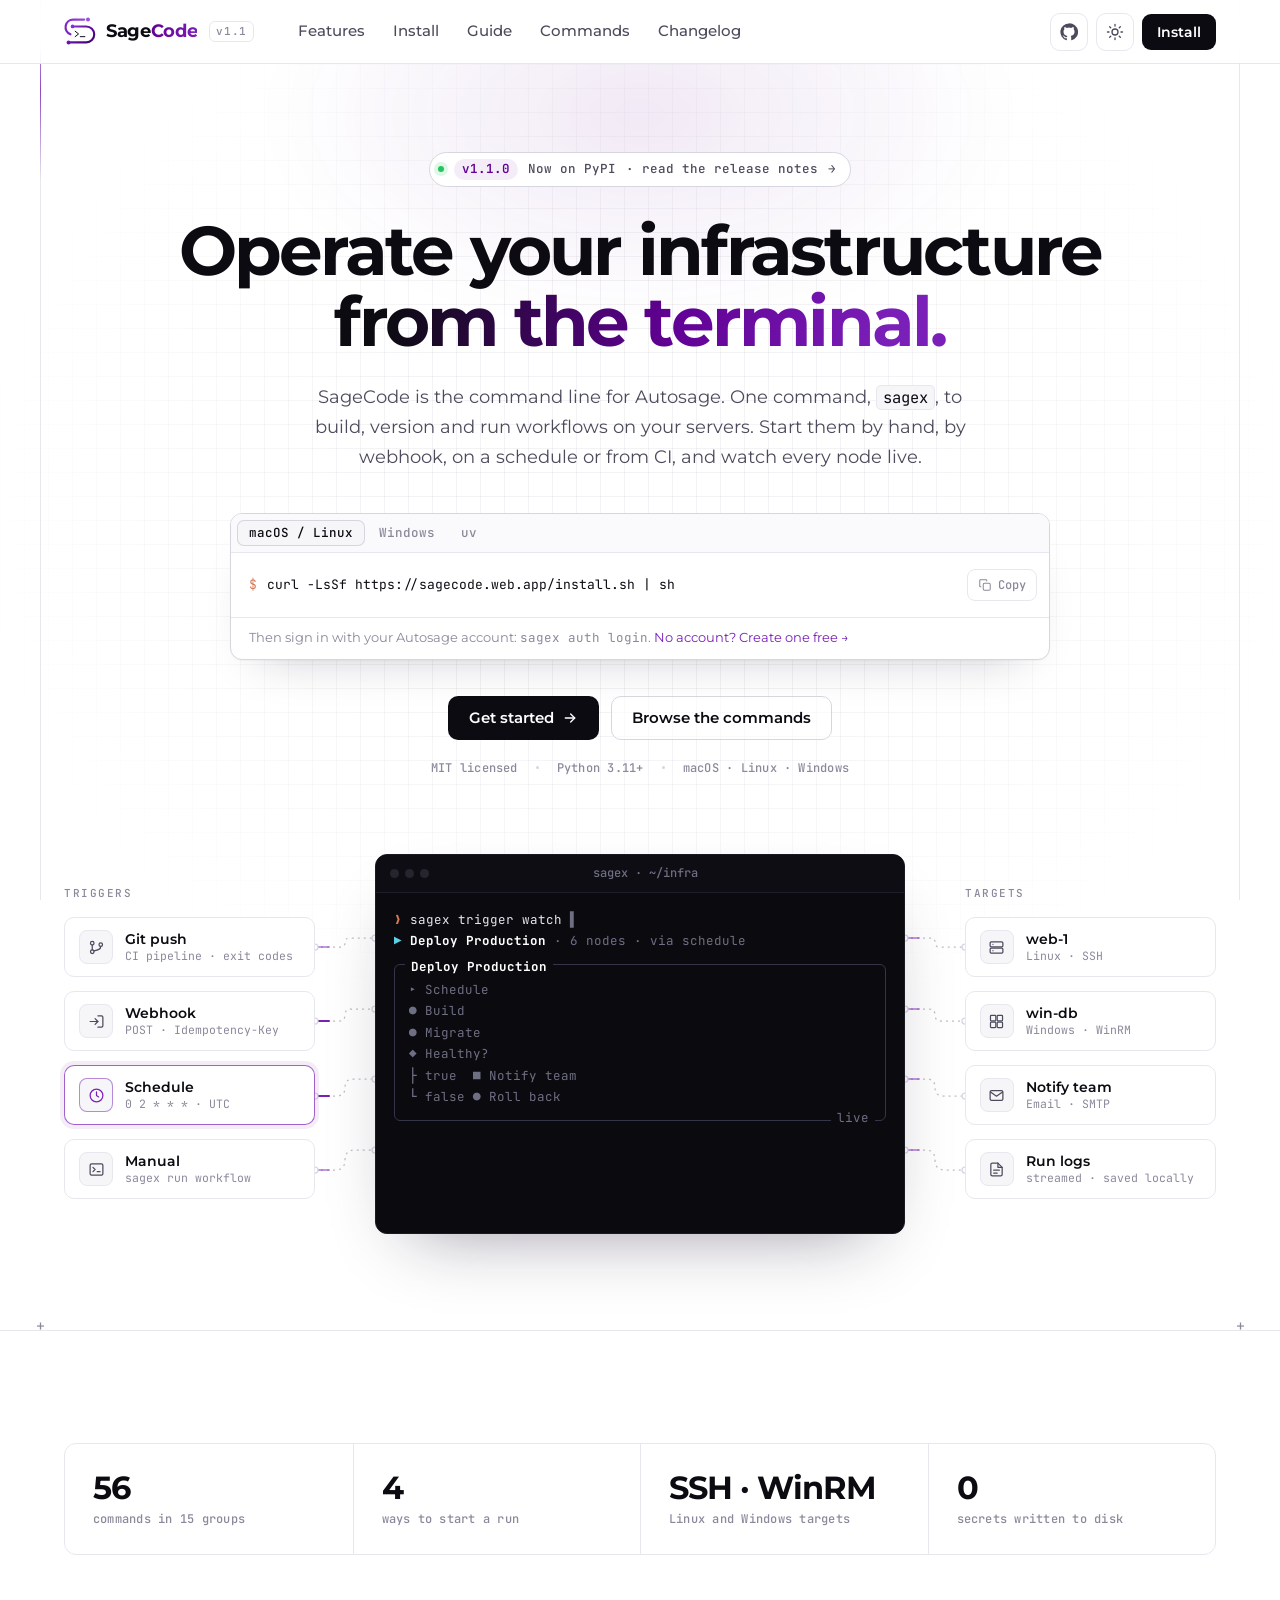
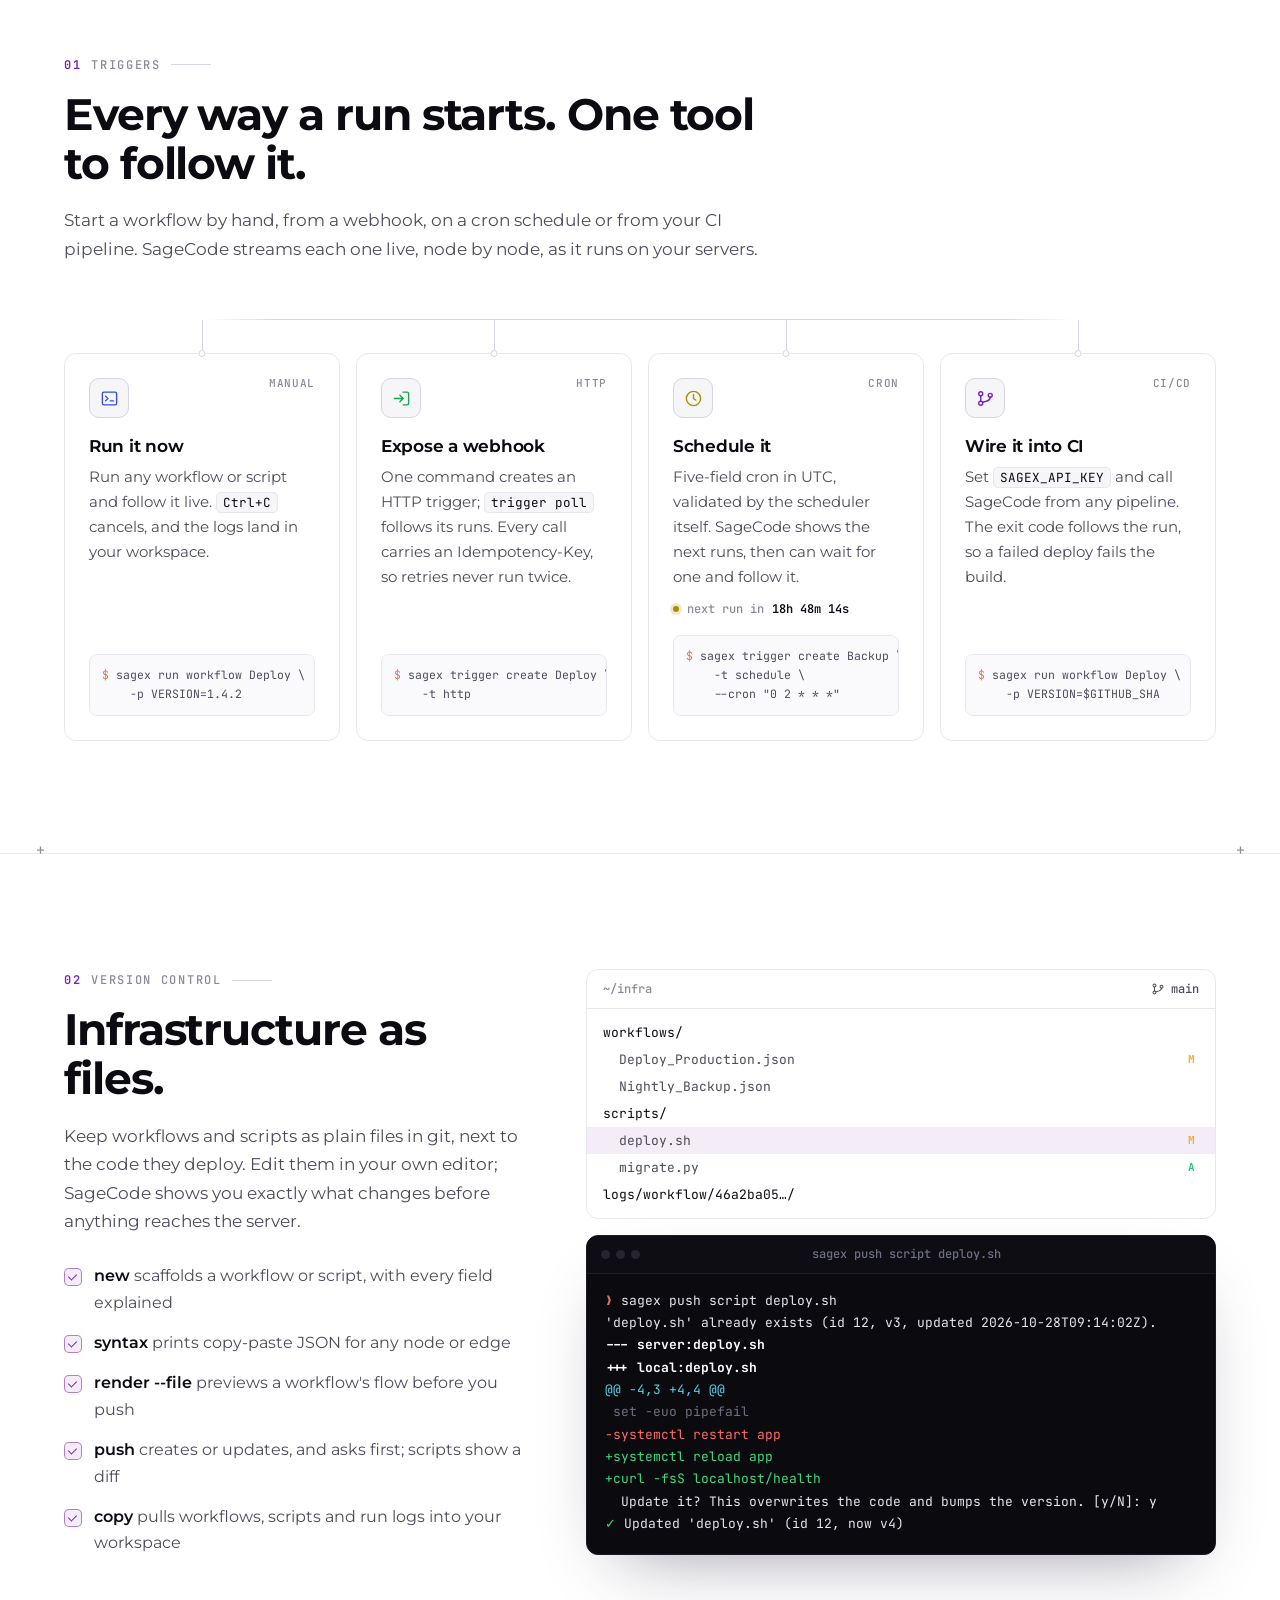
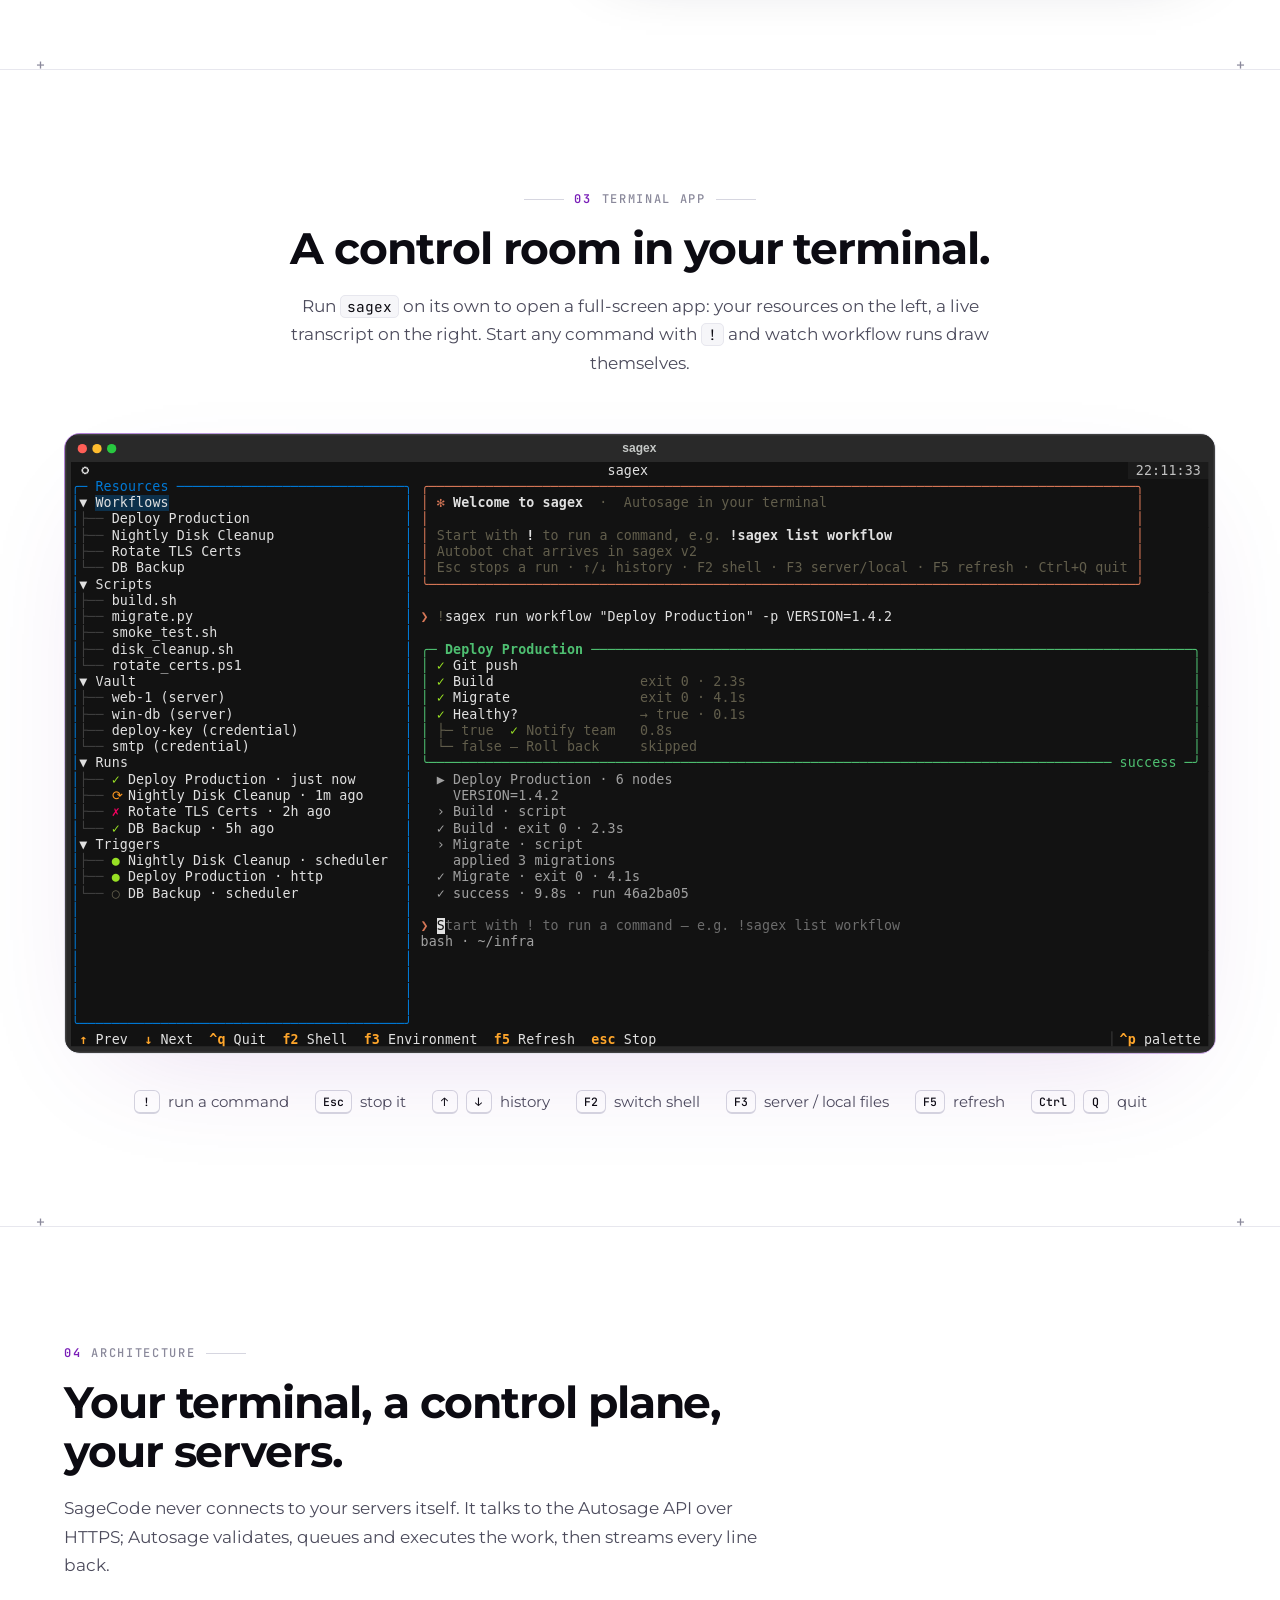
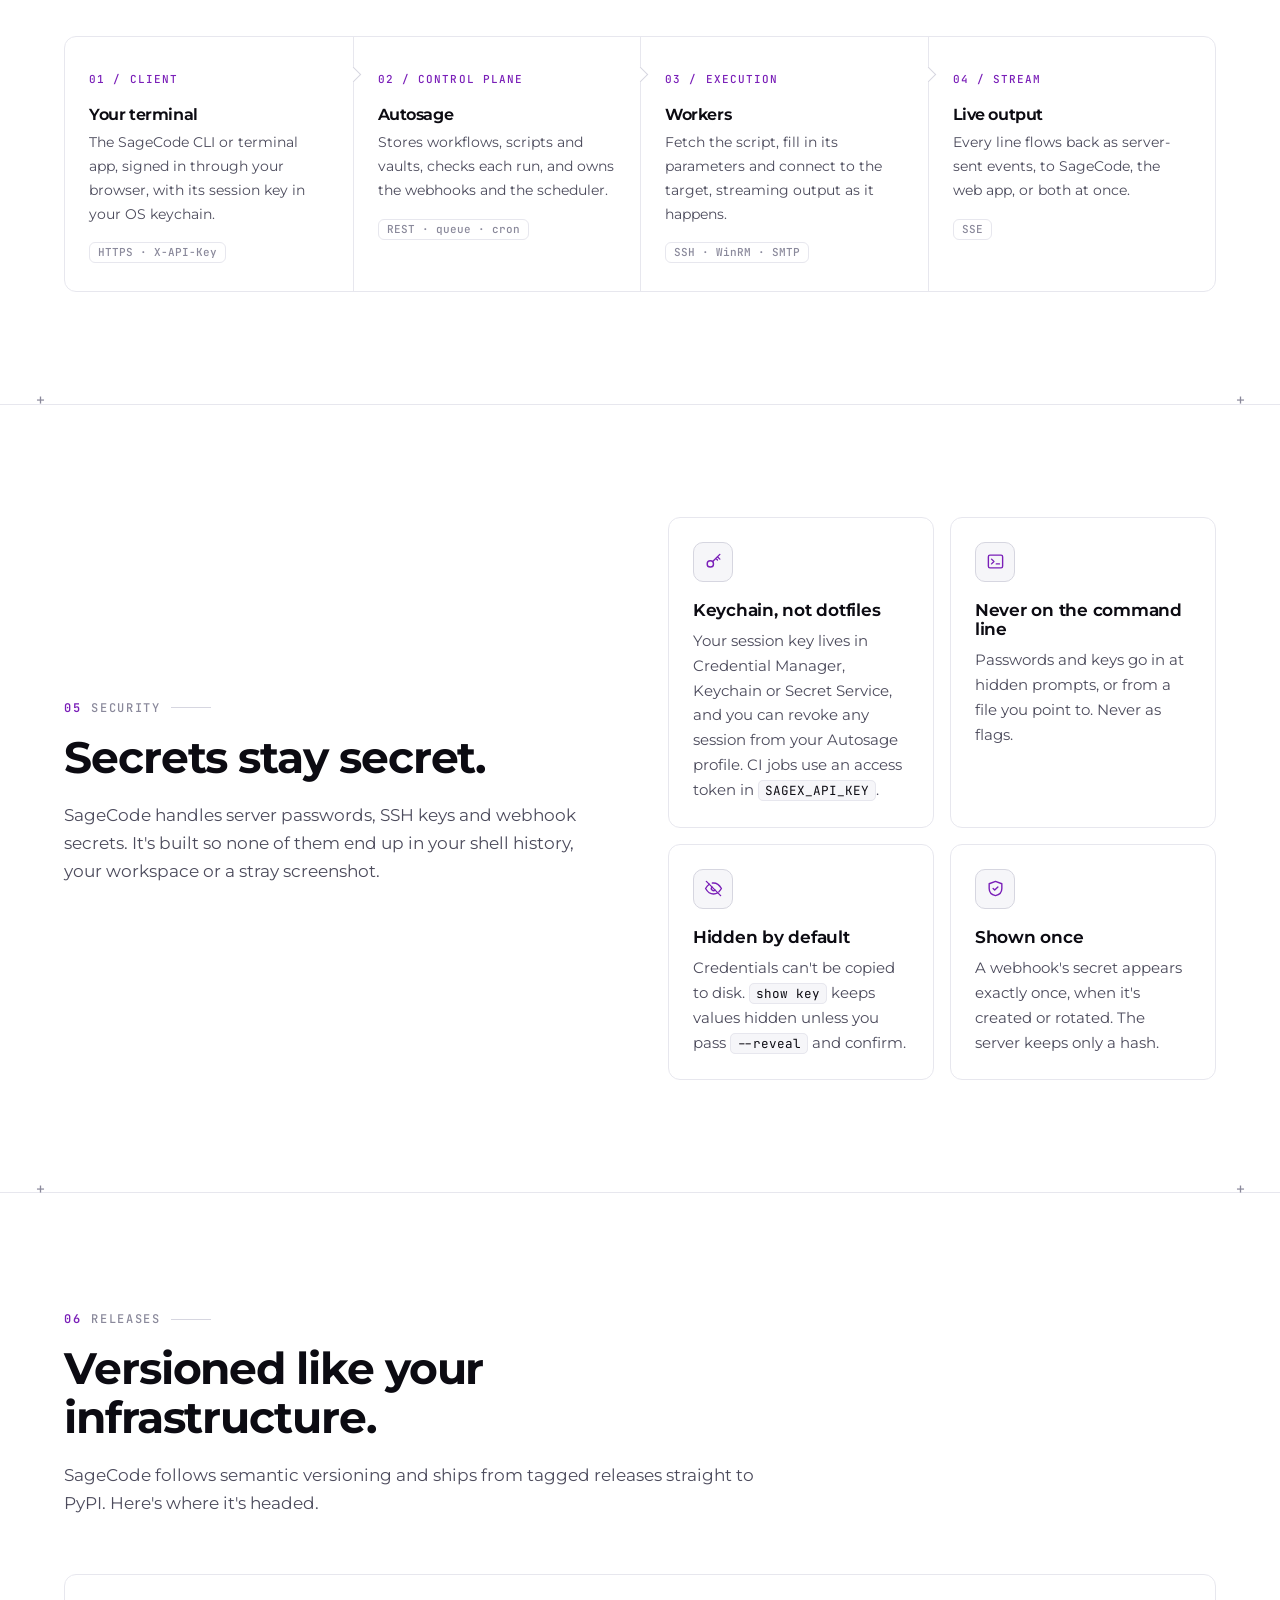
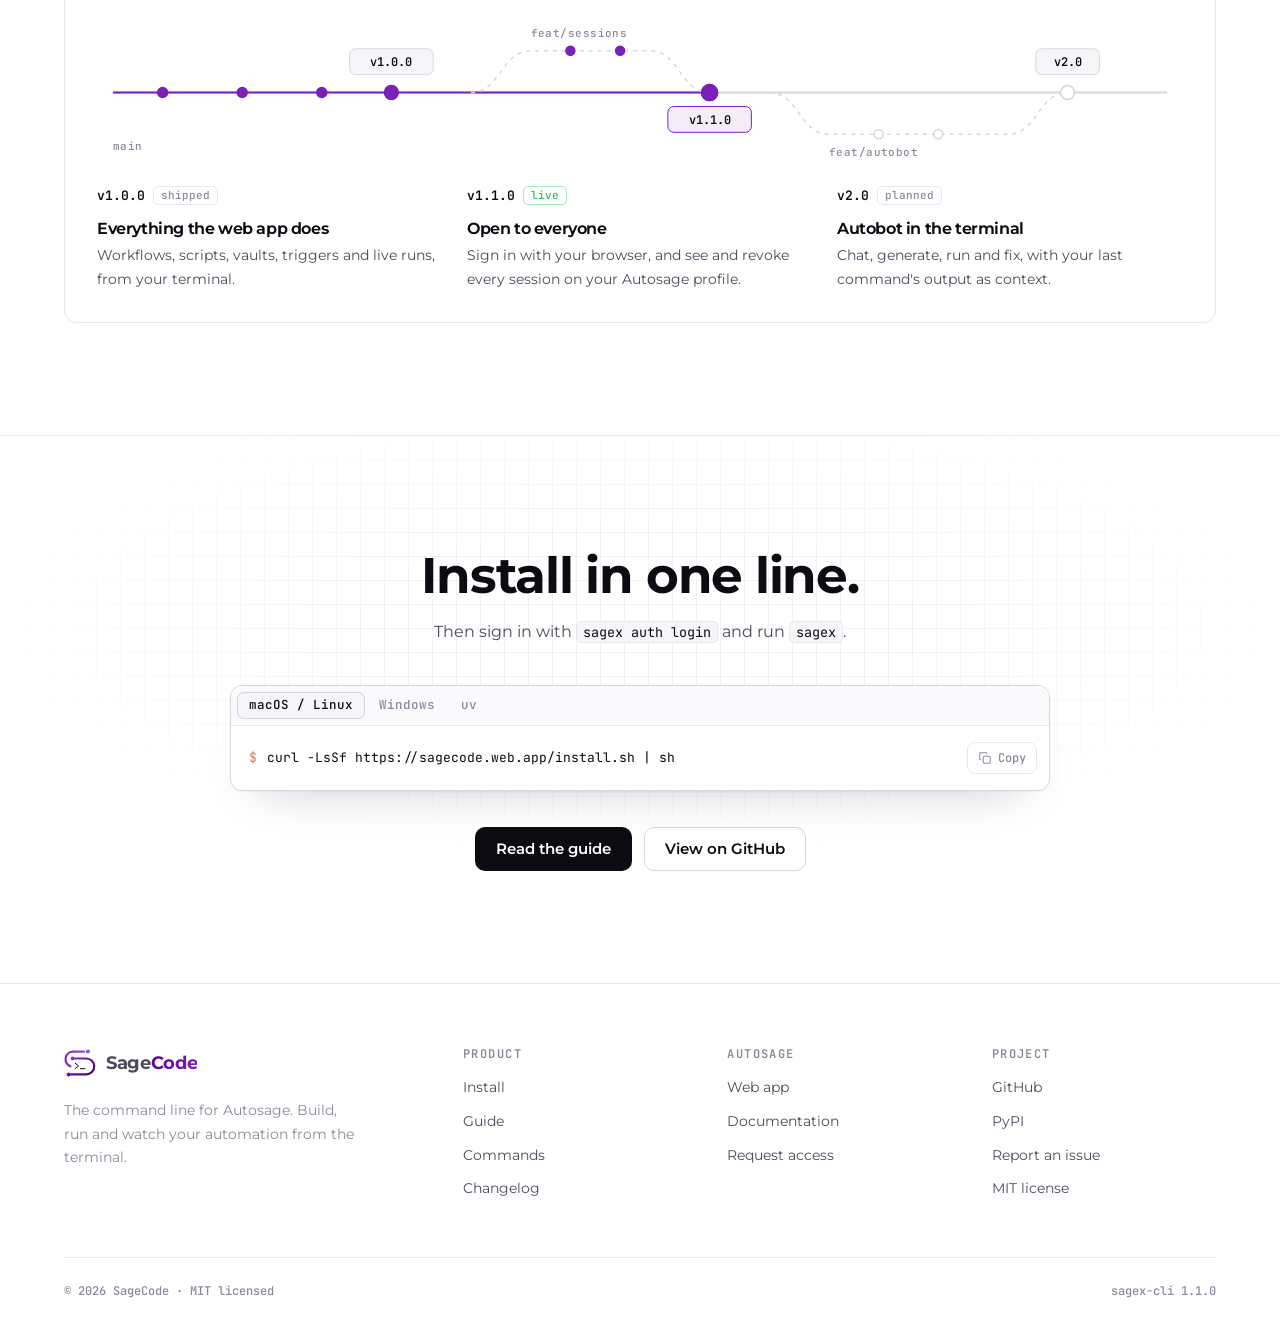
==== commit 158e099a: "feat: sagex 1.1.0 — browser sign-in, sessions and CI tokens, open to every Autosage account - auth l" ====
--- a/web/index.html
+++ b/web/index.html
@@ -28,7 +28,7 @@
   <!-- chrome:header -->
   <header class="site-header">
     <div class="container">
-      <a class="brand" href="index.html" aria-label="SageCode home"><img class="brand-mark on-dark" src="assets/img/mark-dark.svg" alt="" width="32" height="28"><img class="brand-mark on-light" src="assets/img/mark-light.svg" alt="" width="32" height="28"><span class="wordmark">Sage<b>Code</b></span><small>v1.0</small></a>
+      <a class="brand" href="index.html" aria-label="SageCode home"><img class="brand-mark on-dark" src="assets/img/mark-dark.svg" alt="" width="32" height="28"><img class="brand-mark on-light" src="assets/img/mark-light.svg" alt="" width="32" height="28"><span class="wordmark">Sage<b>Code</b></span><small>v1.1</small></a>
       <nav class="nav" aria-label="Main">
         <a href="#features">Features</a>
         <a href="install.html">Install</a>
@@ -54,7 +54,7 @@
       <div class="grid-bg" aria-hidden="true"></div>
       <div class="hero-glow" aria-hidden="true"></div>
       <div class="container hero-inner">
-        <a class="pill" href="changelog.html"><span class="dot" aria-hidden="true"></span><span class="tag">v1.0.0</span>Now on PyPI<span class="pill-more"> · read the release notes</span> →</a>
+        <a class="pill" href="changelog.html"><span class="dot" aria-hidden="true"></span><span class="tag">v1.1.0</span>Now on PyPI<span class="pill-more"> · read the release notes</span> →</a>
 
         <h1>Operate your infrastructure <span class="grad-text">from the terminal.</span></h1>
         <p class="lead">SageCode is the command line for Autosage. One command, <code>sagex</code>, to build, version and run workflows on your servers. Start them by hand, by webhook, on a schedule or from CI, and watch every node live.</p>
@@ -77,7 +77,7 @@
             <code><span class="p">$</span>uv tool install sagex-cli</code>
             <button class="copy-btn" type="button"><svg viewBox="0 0 24 24" fill="none" stroke="currentColor" stroke-width="1.75" stroke-linecap="round" stroke-linejoin="round" aria-hidden="true"><rect x="9" y="9" width="12" height="12" rx="2"/><path d="M5 15H4a1 1 0 0 1-1-1V4a1 1 0 0 1 1-1h10a1 1 0 0 1 1 1v1"/></svg><span class="lbl">Copy</span></button>
           </div>
-          <div class="install-note">Early access: SageCode needs an Autosage API key. <a href="https://autosagex.web.app/contact">Request one →</a></div>
+          <div class="install-note">Then sign in with your Autosage account: <code>sagex auth login</code>. <a href="https://autosagex.web.app/signup">No account? Create one free →</a></div>
         </div>
 
         <div class="hero-ctas">
@@ -273,7 +273,7 @@
           <div class="arch-step">
             <span class="n">01 / CLIENT</span>
             <h3>Your terminal</h3>
-            <p>The SageCode CLI or terminal app, authenticated with an API key from your OS keychain.</p>
+            <p>The SageCode CLI or terminal app, signed in through your browser, with its session key in your OS keychain.</p>
             <span class="proto">HTTPS · X-API-Key</span>
           </div>
           <div class="arch-step">
@@ -310,7 +310,7 @@
           <article class="card">
             <span class="card-ico brand"><svg viewBox="0 0 24 24" fill="none" stroke="currentColor" stroke-width="1.75" stroke-linecap="round" stroke-linejoin="round" aria-hidden="true"><circle cx="8" cy="15" r="4"/><path d="m11 12 9-9M17 6l3 3M15 8l2 2"/></svg></span>
             <h3>Keychain, not dotfiles</h3>
-            <p>Your API key lives in Credential Manager, Keychain or Secret Service. CI jobs use <code>SAGEX_API_KEY</code>.</p>
+            <p>Your session key lives in Credential Manager, Keychain or Secret Service, and you can revoke any session from your Autosage profile. CI jobs use an access token in <code>SAGEX_API_KEY</code>.</p>
           </article>
           <article class="card">
             <span class="card-ico brand"><svg viewBox="0 0 24 24" fill="none" stroke="currentColor" stroke-width="1.75" stroke-linecap="round" stroke-linejoin="round" aria-hidden="true"><rect x="3" y="4" width="18" height="16" rx="2"/><path d="m7 9 3 3-3 3"/><path d="M13 15h4"/></svg></span>
@@ -340,26 +340,26 @@
           <p>SageCode follows semantic versioning and ships from tagged releases straight to PyPI. Here's where it's headed.</p>
         </div>
         <div class="train reveal">
-          <svg viewBox="0 0 1100 150" role="img" aria-label="Release history: v1.0.0 shipped; v1.1 and v2.0 planned.">
+          <svg viewBox="0 0 1100 150" role="img" aria-label="Release history: v1.0.0 and v1.1.0 shipped; v2.0 planned.">
             <path class="g-main" d="M20 82 H1080"/>
-            <path class="g-done" d="M20 82 H300"/>
+            <path class="g-done" d="M20 82 H620"/>
             <path class="g-branch" d="M380 82 C410 82 410 40 440 40 H560 C590 40 590 82 620 82"/>
             <path class="g-branch" d="M680 82 C710 82 710 124 740 124 H920 C950 124 950 82 980 82"/>
             <circle class="g-commit done" cx="70" cy="82" r="5"/>
             <circle class="g-commit done" cx="150" cy="82" r="5"/>
             <circle class="g-commit done" cx="230" cy="82" r="5"/>
-            <circle class="pulse" cx="300" cy="82" r="8"/>
-            <circle class="g-commit done" cx="300" cy="82" r="8"/>
-            <circle class="g-commit" cx="480" cy="40" r="4.5"/>
-            <circle class="g-commit" cx="530" cy="40" r="4.5"/>
-            <circle class="g-commit" cx="620" cy="82" r="7"/>
+            <circle class="g-commit done" cx="300" cy="82" r="7"/>
+            <circle class="g-commit done" cx="480" cy="40" r="4.5"/>
+            <circle class="g-commit done" cx="530" cy="40" r="4.5"/>
+            <circle class="pulse" cx="620" cy="82" r="8"/>
+            <circle class="g-commit done" cx="620" cy="82" r="8"/>
             <circle class="g-commit" cx="790" cy="124" r="4.5"/>
             <circle class="g-commit" cx="850" cy="124" r="4.5"/>
             <circle class="g-commit" cx="980" cy="82" r="7"/>
-            <rect class="g-tag now" x="258" y="38" width="84" height="26" rx="6"/>
+            <rect class="g-tag" x="258" y="38" width="84" height="26" rx="6"/>
             <text class="g-tag-text" x="300" y="55.5" text-anchor="middle">v1.0.0</text>
-            <rect class="g-tag" x="588" y="96" width="64" height="26" rx="6"/>
-            <text class="g-tag-text" x="620" y="113.5" text-anchor="middle">v1.1</text>
+            <rect class="g-tag now" x="578" y="96" width="84" height="26" rx="6"/>
+            <text class="g-tag-text" x="620" y="113.5" text-anchor="middle">v1.1.0</text>
             <rect class="g-tag" x="948" y="38" width="64" height="26" rx="6"/>
             <text class="g-tag-text" x="980" y="55.5" text-anchor="middle">v2.0</text>
             <text class="g-label" x="20" y="140">main</text>
@@ -368,14 +368,14 @@
           </svg>
           <div class="releases">
             <div class="release">
-              <span class="ver">v1.0.0 <span class="state live">live</span></span>
+              <span class="ver">v1.0.0 <span class="state">shipped</span></span>
               <h3>Everything the web app does</h3>
               <p>Workflows, scripts, vaults, triggers and live runs, from your terminal.</p>
             </div>
             <div class="release">
-              <span class="ver">v1.1 <span class="state">planned</span></span>
-              <h3>Sessions on your profile</h3>
-              <p>See your SageCode sessions on your Autosage account page.</p>
+              <span class="ver">v1.1.0 <span class="state live">live</span></span>
+              <h3>Open to everyone</h3>
+              <p>Sign in with your browser, and see and revoke every session on your Autosage profile.</p>
             </div>
             <div class="release">
               <span class="ver">v2.0 <span class="state">planned</span></span>
@@ -392,7 +392,7 @@
       <div class="grid-bg" aria-hidden="true"></div>
       <div class="container" style="position: relative">
         <h2 class="reveal">Install in one line.</h2>
-        <p class="reveal">Then log in with your API key and run <code>sagex</code>.</p>
+        <p class="reveal">Then sign in with <code>sagex auth login</code> and run <code>sagex</code>.</p>
         <div class="install reveal" data-tabs>
           <div class="install-tabs" role="tablist" aria-label="Install method">
             <button type="button" role="tab" data-tab="unix" aria-selected="true">macOS / Linux</button>
@@ -441,7 +441,7 @@
           <ul><li><a href="https://github.com/Lagnajit09/sagex">GitHub</a></li><li><a href="https://pypi.org/project/sagex-cli/">PyPI</a></li><li><a href="https://github.com/Lagnajit09/sagex/issues">Report an issue</a></li><li><a href="https://github.com/Lagnajit09/sagex/blob/main/LICENSE">MIT license</a></li></ul>
         </div>
       </div>
-      <div class="footer-bottom"><span>© 2026 SageCode · MIT licensed</span><span>sagex-cli 1.0.0</span></div>
+      <div class="footer-bottom"><span>© 2026 SageCode · MIT licensed</span><span>sagex-cli 1.1.0</span></div>
     </div>
   </footer>
   <!-- /chrome:footer -->
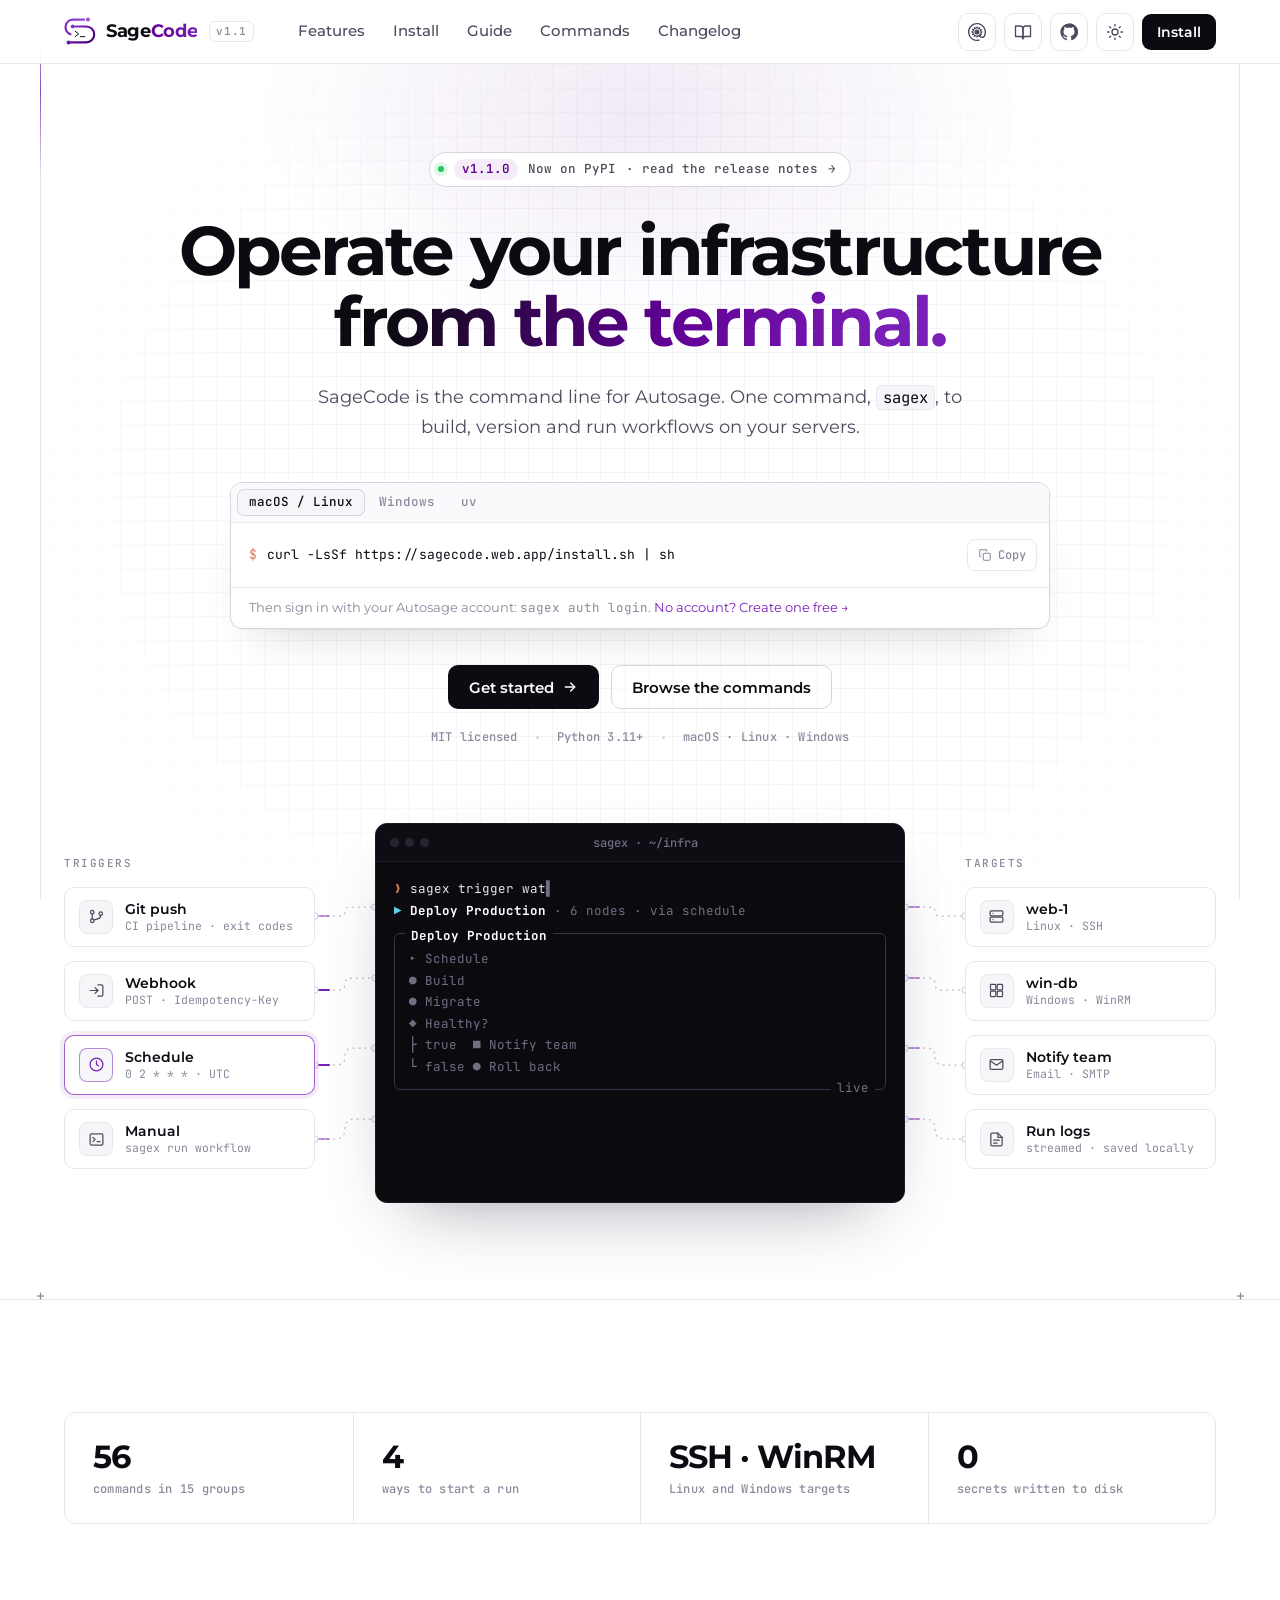
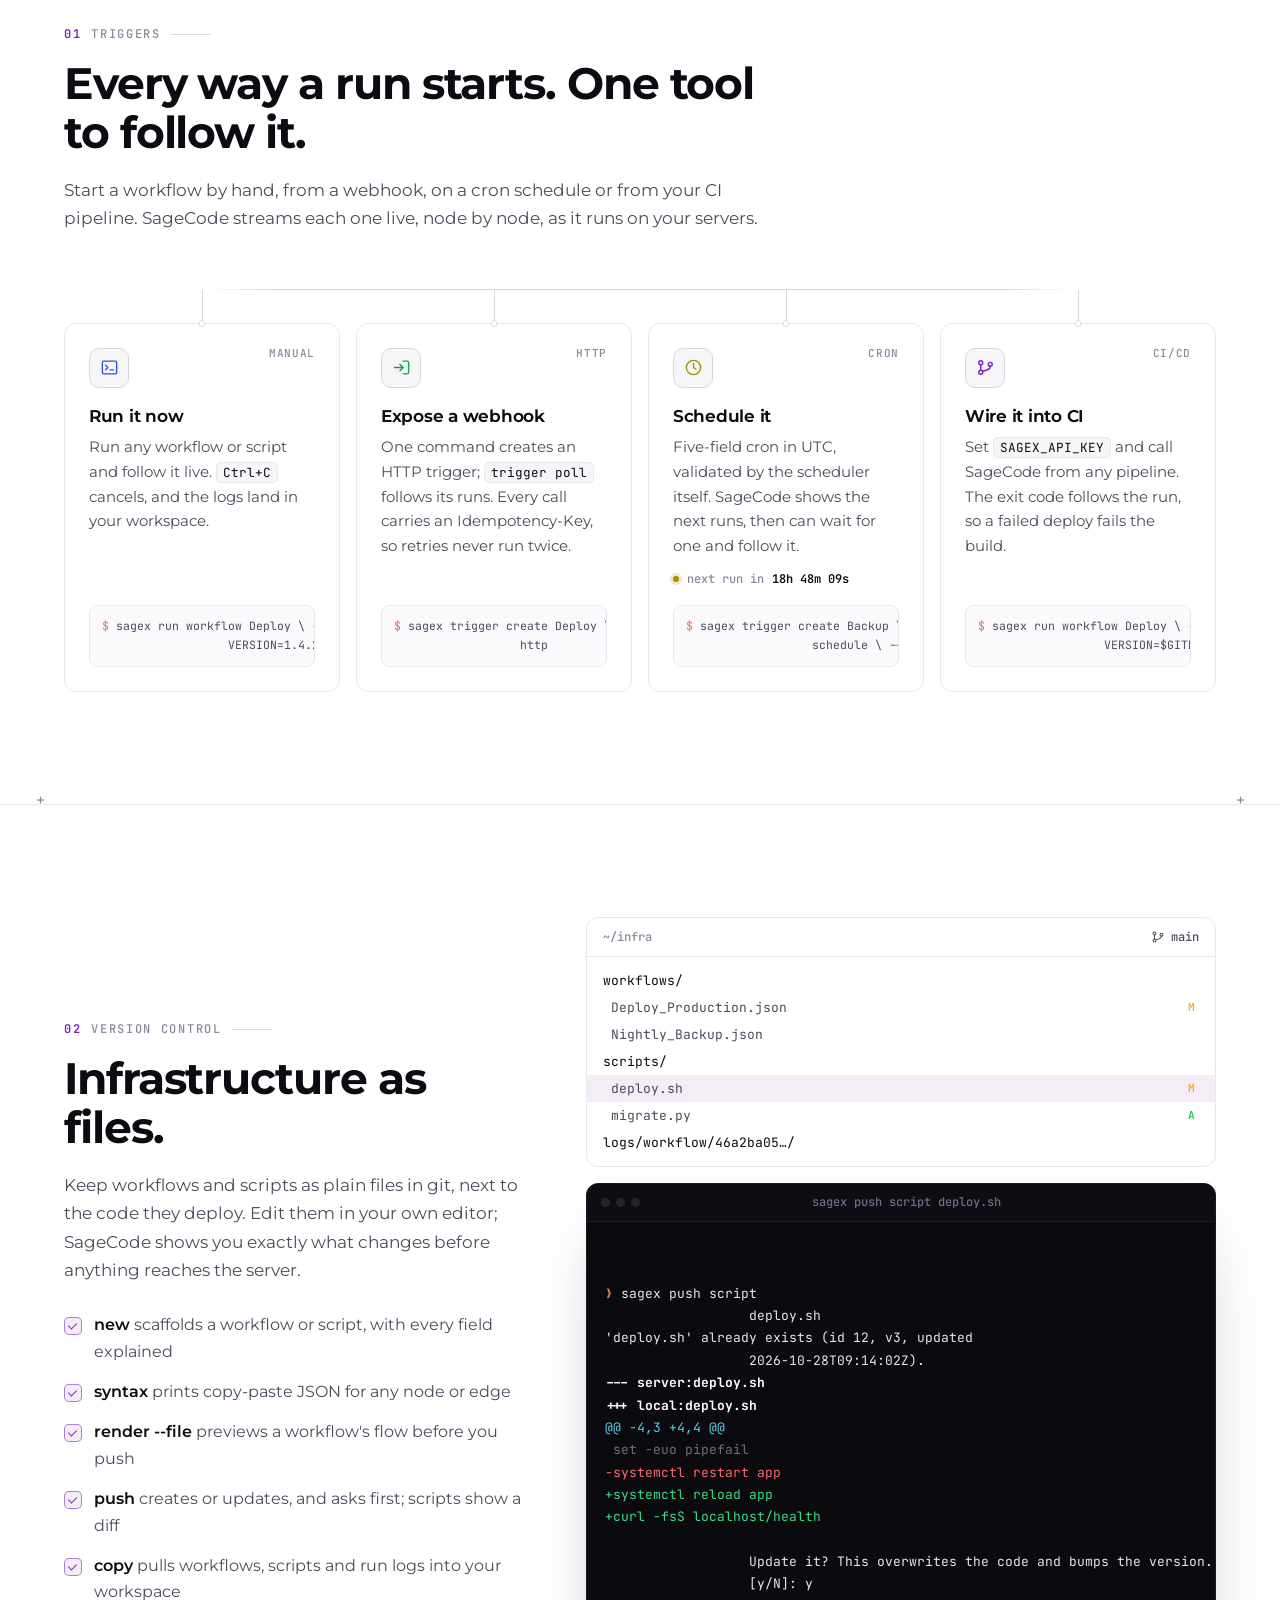
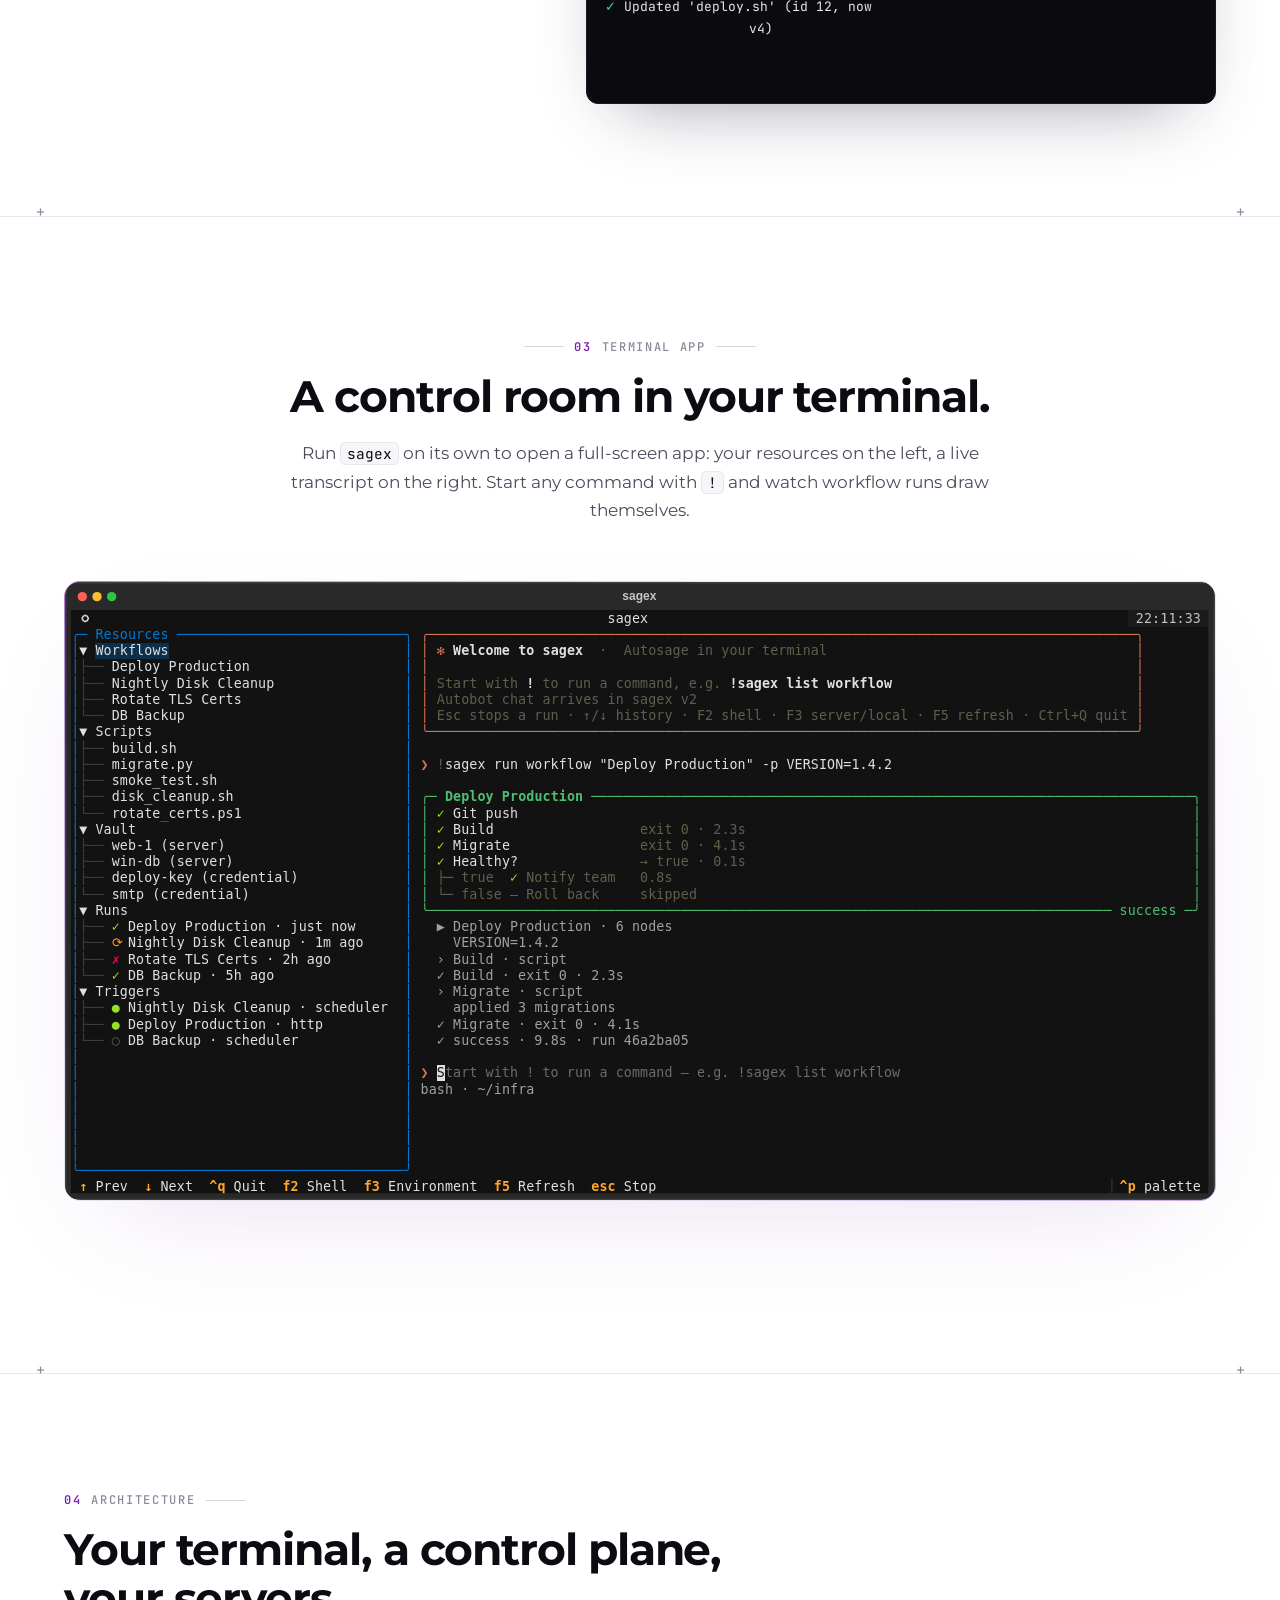
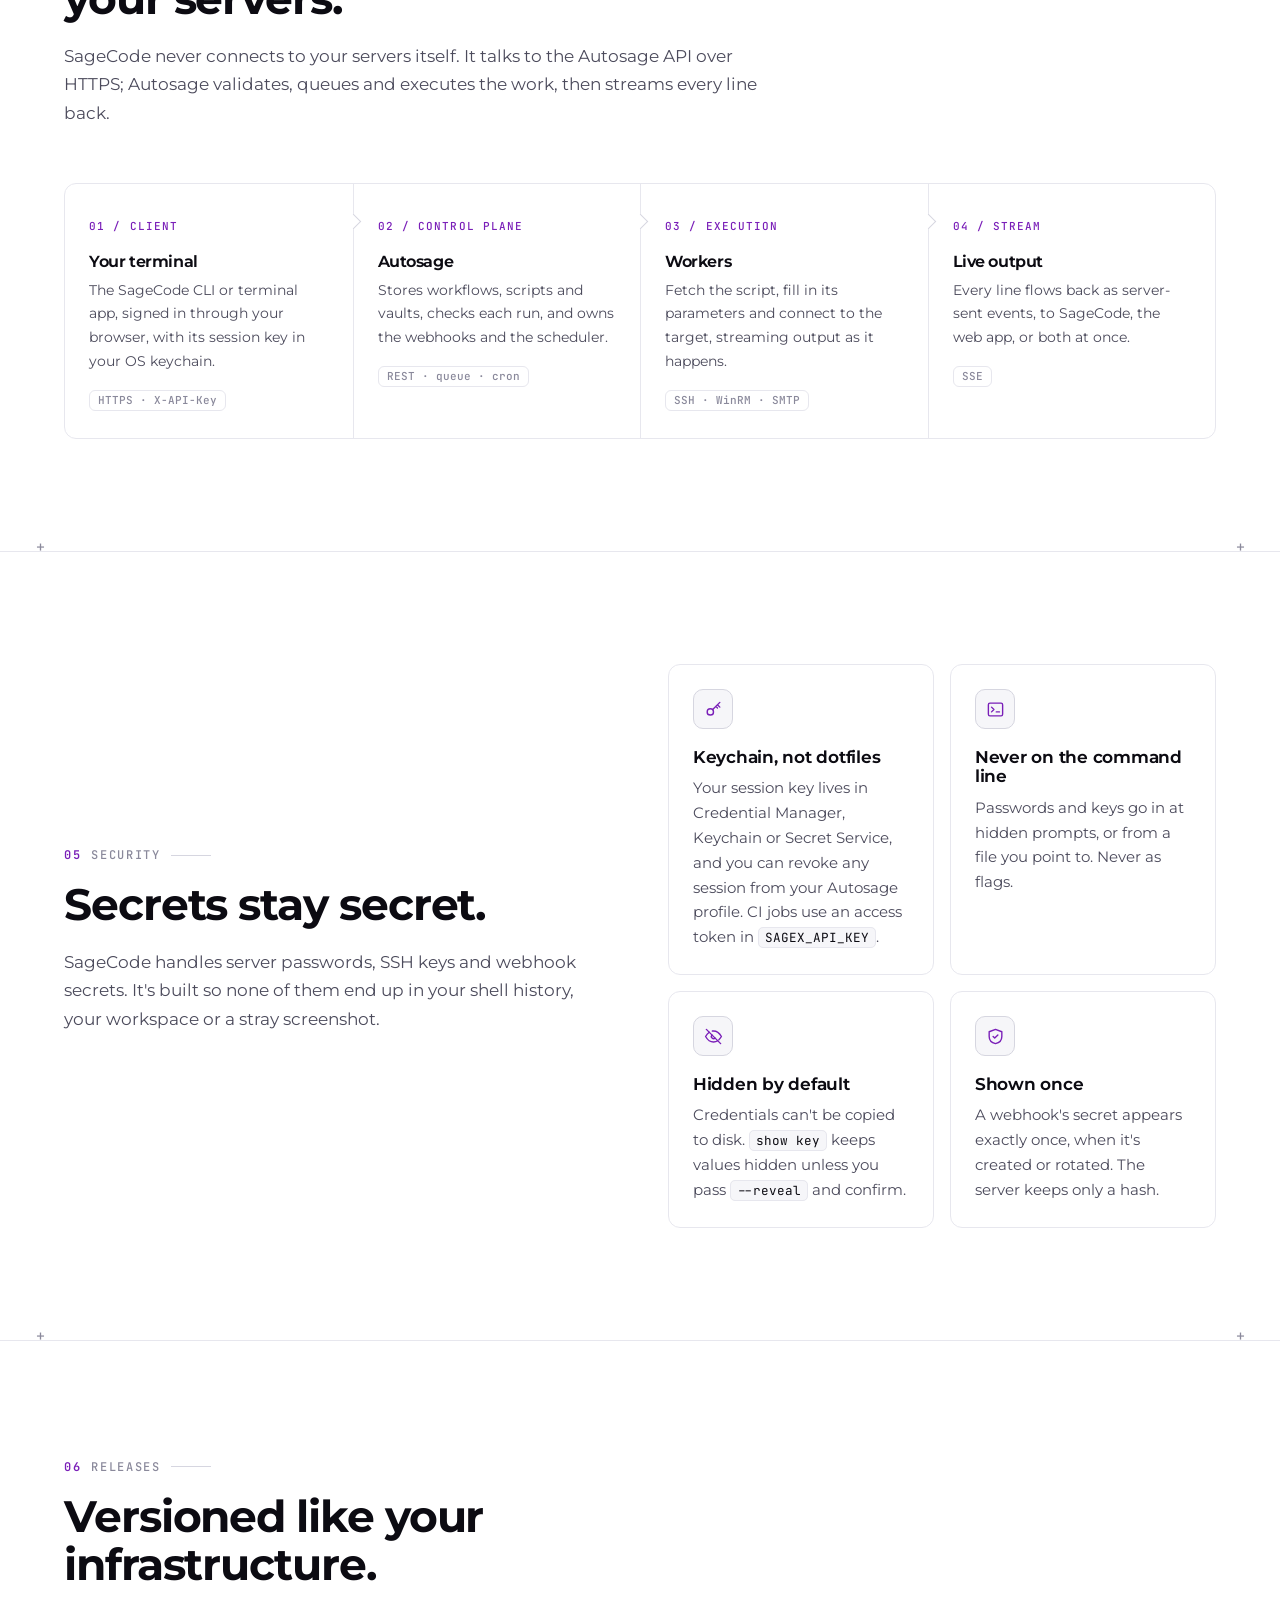
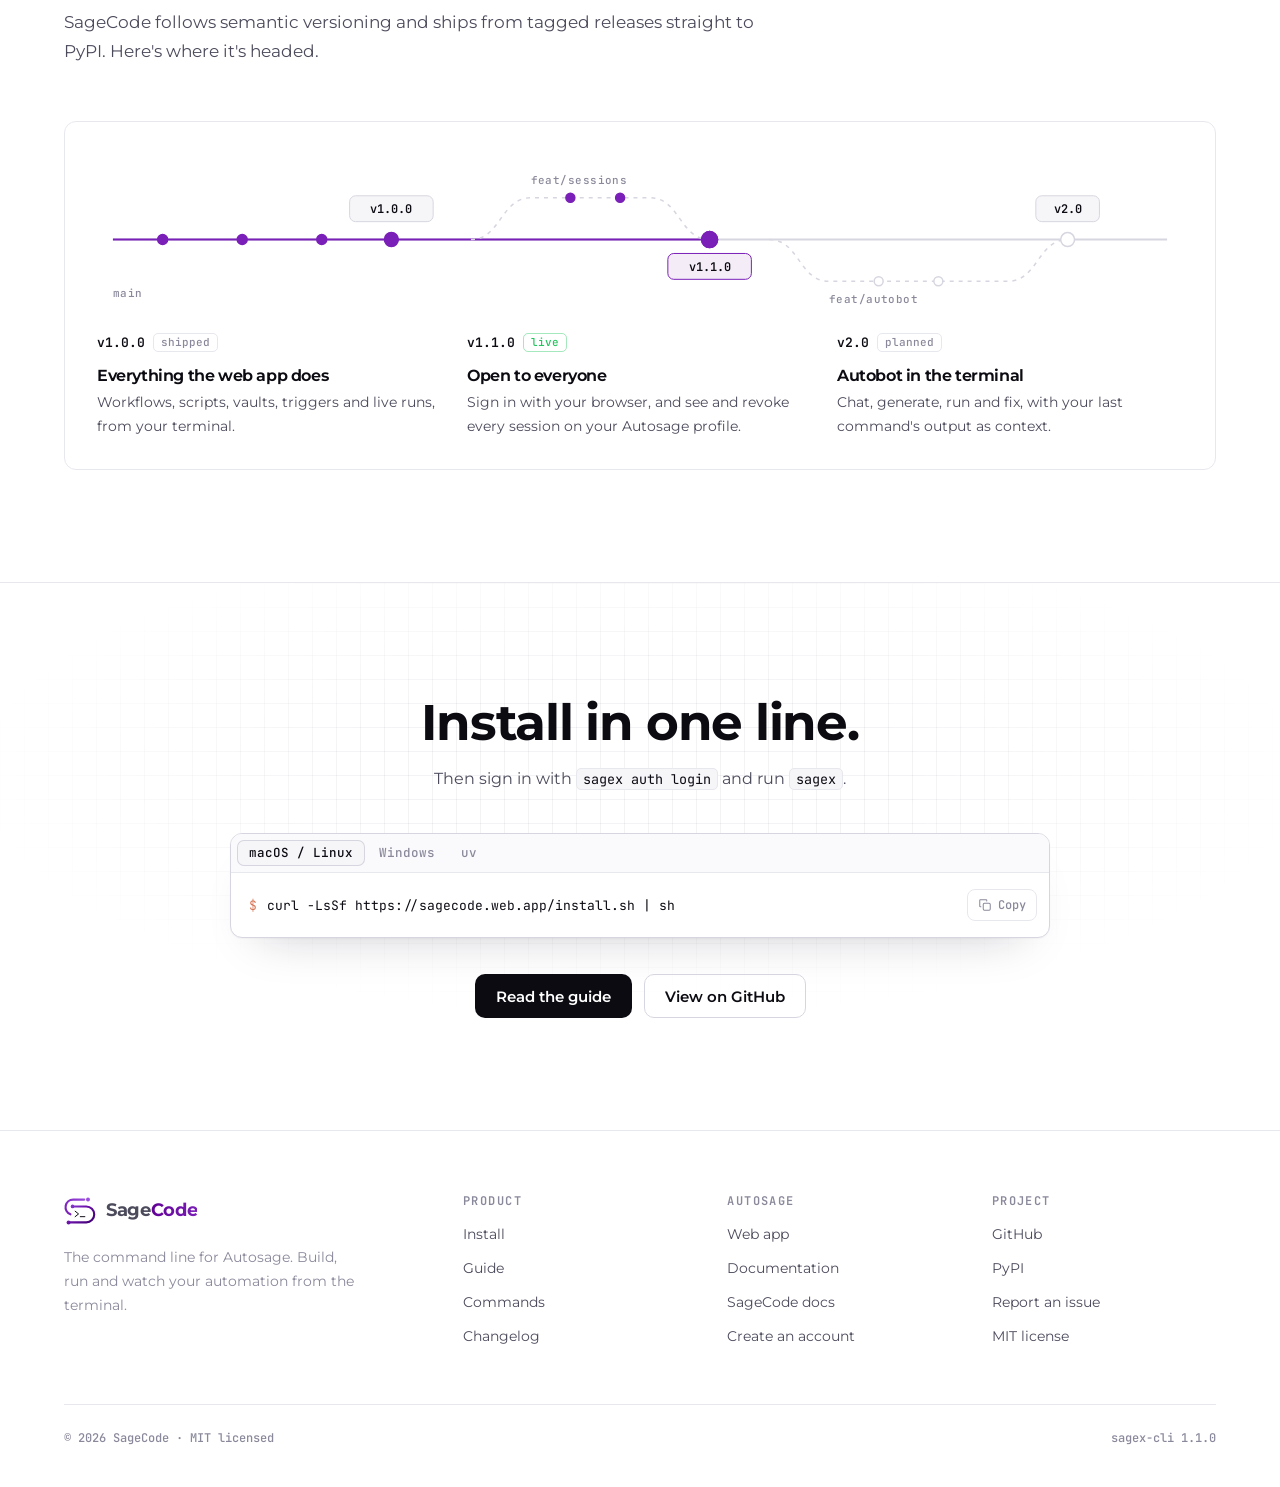
==== commit 7ebc53df: "Refactor HTML structure and improve sync script for chrome blocks - Updated the HTML structure in in" ====
--- a/web/index.html
+++ b/web/index.html
@@ -1,451 +1,1324 @@
 <!doctype html>
 <html lang="en" data-theme="dark">
-<head>
-  <meta charset="utf-8">
-  <meta name="viewport" content="width=device-width, initial-scale=1">
-  <title>SageCode: Autosage in your terminal</title>
-  <meta name="description" content="SageCode is the command line for Autosage. Build, version and run workflows on your servers. Trigger them by hand, by webhook, on a schedule or from CI, and watch every node live.">
-  <meta property="og:type" content="website">
-  <meta property="og:title" content="SageCode: Autosage in your terminal">
-  <meta property="og:description" content="Build, version and run workflows on your servers, from the terminal.">
-  <meta property="og:url" content="https://sagecode.web.app/">
-  <meta property="og:image" content="https://sagecode.web.app/assets/img/og-cover.png">
-  <meta name="twitter:card" content="summary_large_image">
-  <link rel="canonical" href="https://sagecode.web.app/">
-  <meta name="theme-color" content="#050507">
-  <link rel="icon" href="assets/img/favicon.svg" type="image/svg+xml">
-  <link rel="apple-touch-icon" href="assets/img/apple-touch-icon.png">
-  <link rel="preconnect" href="https://fonts.googleapis.com">
-  <link rel="preconnect" href="https://fonts.gstatic.com" crossorigin>
-  <link rel="stylesheet" href="https://fonts.googleapis.com/css2?family=JetBrains+Mono:wght@400..700&family=Montserrat:wght@400..800&display=swap">
-  <link rel="stylesheet" href="assets/css/site.css">
-  <script>(function(){try{var q=new URLSearchParams(location.search).get("theme"),t=(q==="light"||q==="dark")?q:localStorage.getItem("sagex-theme")||(matchMedia("(prefers-color-scheme: light)").matches?"light":"dark");document.documentElement.dataset.theme=t}catch(e){}})();</script>
-</head>
-<body>
-  <a class="skip-link" href="#main">Skip to content</a>
-  <div class="rails" aria-hidden="true"><span class="beam"></span><span class="beam right"></span></div>
-
-  <!-- chrome:header -->
-  <header class="site-header">
-    <div class="container">
-      <a class="brand" href="index.html" aria-label="SageCode home"><img class="brand-mark on-dark" src="assets/img/mark-dark.svg" alt="" width="32" height="28"><img class="brand-mark on-light" src="assets/img/mark-light.svg" alt="" width="32" height="28"><span class="wordmark">Sage<b>Code</b></span><small>v1.1</small></a>
-      <nav class="nav" aria-label="Main">
-        <a href="#features">Features</a>
-        <a href="install.html">Install</a>
-        <a href="guide.html">Guide</a>
-        <a href="commands.html">Commands</a>
-        <a href="changelog.html">Changelog</a>
-        <a class="btn btn-primary nav-cta" href="install.html">Install SageCode</a>
-      </nav>
-      <div class="header-actions">
-        <a class="icon-btn" href="https://github.com/Lagnajit09/sagex" aria-label="SageCode on GitHub"><svg viewBox="0 0 24 24" fill="currentColor" aria-hidden="true"><path d="M12 .5a11.5 11.5 0 0 0-3.64 22.41c.58.1.79-.25.79-.56v-2c-3.2.7-3.88-1.37-3.88-1.37-.52-1.33-1.28-1.69-1.28-1.69-1.05-.71.08-.7.08-.7 1.16.08 1.77 1.19 1.77 1.19 1.03 1.77 2.7 1.26 3.36.96.1-.75.4-1.26.73-1.55-2.55-.29-5.24-1.28-5.24-5.69 0-1.26.45-2.28 1.19-3.09-.12-.29-.52-1.46.11-3.05 0 0 .97-.31 3.17 1.18a11 11 0 0 1 5.77 0c2.2-1.49 3.17-1.18 3.17-1.18.63 1.59.23 2.76.11 3.05.74.81 1.19 1.83 1.19 3.09 0 4.42-2.69 5.39-5.25 5.68.41.36.78 1.06.78 2.14v3.17c0 .31.21.67.8.56A11.5 11.5 0 0 0 12 .5z"/></svg></a>
-        <button class="icon-btn theme-toggle" type="button" aria-label="Toggle colour theme"><svg class="moon" viewBox="0 0 24 24" fill="none" stroke="currentColor" stroke-width="1.75" stroke-linecap="round" stroke-linejoin="round" aria-hidden="true"><path d="M21 12.8A9 9 0 1 1 11.2 3a7 7 0 0 0 9.8 9.8z"/></svg><svg class="sun" viewBox="0 0 24 24" fill="none" stroke="currentColor" stroke-width="1.75" stroke-linecap="round" aria-hidden="true"><circle cx="12" cy="12" r="4"/><path d="M12 2v2M12 20v2M4.9 4.9l1.4 1.4M17.7 17.7l1.4 1.4M2 12h2M20 12h2M4.9 19.1l1.4-1.4M17.7 6.3l1.4-1.4"/></svg></button>
-        <button class="icon-btn menu-toggle" type="button" aria-label="Menu" aria-expanded="false"><svg class="i-open" viewBox="0 0 24 24" fill="none" stroke="currentColor" stroke-width="1.75" stroke-linecap="round" aria-hidden="true"><path d="M4 7h16M4 12h16M4 17h16"/></svg><svg class="i-close" viewBox="0 0 24 24" fill="none" stroke="currentColor" stroke-width="1.75" stroke-linecap="round" aria-hidden="true"><path d="M6 6l12 12M18 6 6 18"/></svg></button>
-        <a class="btn btn-primary btn-sm" href="install.html">Install</a>
-      </div>
+  <head>
+    <meta charset="utf-8" />
+    <meta name="viewport" content="width=device-width, initial-scale=1" />
+    <title>SageCode: Autosage in your terminal</title>
+    <meta
+      name="description"
+      content="SageCode is the command line for Autosage. Build, version and run workflows on your servers. Trigger them by hand, by webhook, on a schedule or from CI, and watch every node live."
+    />
+    <meta property="og:type" content="website" />
+    <meta property="og:title" content="SageCode: Autosage in your terminal" />
+    <meta
+      property="og:description"
+      content="Build, version and run workflows on your servers, from the terminal."
+    />
+    <meta property="og:url" content="https://sagecode.web.app/" />
+    <meta
+      property="og:image"
+      content="https://sagecode.web.app/assets/img/og-cover.png"
+    />
+    <meta name="twitter:card" content="summary_large_image" />
+    <link rel="canonical" href="https://sagecode.web.app/" />
+    <meta name="theme-color" content="#050507" />
+    <link rel="icon" href="assets/img/favicon.svg" type="image/svg+xml" />
+    <link rel="apple-touch-icon" href="assets/img/apple-touch-icon.png" />
+    <link rel="preconnect" href="https://fonts.googleapis.com" />
+    <link rel="preconnect" href="https://fonts.gstatic.com" crossorigin />
+    <link
+      rel="stylesheet"
+      href="https://fonts.googleapis.com/css2?family=JetBrains+Mono:wght@400..700&family=Montserrat:wght@400..800&display=swap"
+    />
+    <link rel="stylesheet" href="assets/css/site.css" />
+    <script>
+      (function () {
+        try {
+          var q = new URLSearchParams(location.search).get("theme"),
+            t =
+              q === "light" || q === "dark"
+                ? q
+                : localStorage.getItem("sagex-theme") ||
+                  (matchMedia("(prefers-color-scheme: light)").matches
+                    ? "light"
+                    : "dark");
+          document.documentElement.dataset.theme = t;
+        } catch (e) {}
+      })();
+    </script>
+  </head>
+  <body>
+    <a class="skip-link" href="#main">Skip to content</a>
+    <div class="rails" aria-hidden="true">
+      <span class="beam"></span><span class="beam right"></span>
     </div>
-  </header>
-  <!-- /chrome:header -->
-
-  <main id="main">
-
-    <!-- ── Hero ─────────────────────────────────────────────────────────── -->
-    <section class="hero">
-      <div class="grid-bg" aria-hidden="true"></div>
-      <div class="hero-glow" aria-hidden="true"></div>
-      <div class="container hero-inner">
-        <a class="pill" href="changelog.html"><span class="dot" aria-hidden="true"></span><span class="tag">v1.1.0</span>Now on PyPI<span class="pill-more"> · read the release notes</span> →</a>
-
-        <h1>Operate your infrastructure <span class="grad-text">from the terminal.</span></h1>
-        <p class="lead">SageCode is the command line for Autosage. One command, <code>sagex</code>, to build, version and run workflows on your servers. Start them by hand, by webhook, on a schedule or from CI, and watch every node live.</p>
-
-        <div class="install" data-tabs>
-          <div class="install-tabs" role="tablist" aria-label="Install method">
-            <button type="button" role="tab" data-tab="unix" aria-selected="true">macOS / Linux</button>
-            <button type="button" role="tab" data-tab="windows" aria-selected="false">Windows</button>
-            <button type="button" role="tab" data-tab="pip" aria-selected="false">uv</button>
-          </div>
-          <div class="install-panel" role="tabpanel" data-panel="unix">
-            <code><span class="p">$</span>curl -LsSf https://sagecode.web.app/install.sh | sh</code>
-            <button class="copy-btn" type="button"><svg viewBox="0 0 24 24" fill="none" stroke="currentColor" stroke-width="1.75" stroke-linecap="round" stroke-linejoin="round" aria-hidden="true"><rect x="9" y="9" width="12" height="12" rx="2"/><path d="M5 15H4a1 1 0 0 1-1-1V4a1 1 0 0 1 1-1h10a1 1 0 0 1 1 1v1"/></svg><span class="lbl">Copy</span></button>
-          </div>
-          <div class="install-panel" role="tabpanel" data-panel="windows" hidden>
-            <code><span class="p">PS&gt;</span>irm https://sagecode.web.app/install.ps1 | iex</code>
-            <button class="copy-btn" type="button"><svg viewBox="0 0 24 24" fill="none" stroke="currentColor" stroke-width="1.75" stroke-linecap="round" stroke-linejoin="round" aria-hidden="true"><rect x="9" y="9" width="12" height="12" rx="2"/><path d="M5 15H4a1 1 0 0 1-1-1V4a1 1 0 0 1 1-1h10a1 1 0 0 1 1 1v1"/></svg><span class="lbl">Copy</span></button>
-          </div>
-          <div class="install-panel" role="tabpanel" data-panel="pip" hidden>
-            <code><span class="p">$</span>uv tool install sagex-cli</code>
-            <button class="copy-btn" type="button"><svg viewBox="0 0 24 24" fill="none" stroke="currentColor" stroke-width="1.75" stroke-linecap="round" stroke-linejoin="round" aria-hidden="true"><rect x="9" y="9" width="12" height="12" rx="2"/><path d="M5 15H4a1 1 0 0 1-1-1V4a1 1 0 0 1 1-1h10a1 1 0 0 1 1 1v1"/></svg><span class="lbl">Copy</span></button>
-          </div>
-          <div class="install-note">Then sign in with your Autosage account: <code>sagex auth login</code>. <a href="https://autosagex.web.app/signup">No account? Create one free →</a></div>
-        </div>
-
-        <div class="hero-ctas">
-          <a class="btn btn-primary" href="install.html">Get started <svg viewBox="0 0 24 24" fill="none" stroke="currentColor" stroke-width="2" stroke-linecap="round" stroke-linejoin="round" aria-hidden="true"><path d="M5 12h14"/><path d="m13 6 6 6-6 6"/></svg></a>
-          <a class="btn btn-ghost" href="commands.html">Browse the commands</a>
-        </div>
-        <div class="hero-meta"><span>MIT licensed</span><span>Python 3.11+</span><span>macOS · Linux · Windows</span></div>
-
-        <!-- System map: triggers → sagex → targets. Wires are drawn by site.js. -->
-        <div class="map reveal" data-map>
-          <div class="map-col">
-            <div class="map-col-label">Triggers</div>
-            <div class="map-node" data-wire="in" data-key="git">
-              <span class="ico"><svg viewBox="0 0 24 24" fill="none" stroke="currentColor" stroke-width="1.75" stroke-linecap="round" stroke-linejoin="round" aria-hidden="true"><circle cx="6" cy="6" r="2.5"/><circle cx="6" cy="18" r="2.5"/><circle cx="18" cy="8" r="2.5"/><path d="M6 8.5v7"/><path d="M18 10.5c0 4-4 5-9.5 6.2"/></svg></span>
-              <div><strong>Git push</strong><span>CI pipeline · exit codes</span></div>
-            </div>
-            <div class="map-node" data-wire="in" data-key="hook">
-              <span class="ico"><svg viewBox="0 0 24 24" fill="none" stroke="currentColor" stroke-width="1.75" stroke-linecap="round" stroke-linejoin="round" aria-hidden="true"><path d="M3 12h11"/><path d="m10 8 4 4-4 4"/><path d="M14 4h5a2 2 0 0 1 2 2v12a2 2 0 0 1-2 2h-5"/></svg></span>
-              <div><strong>Webhook</strong><span>POST · Idempotency-Key</span></div>
-            </div>
-            <div class="map-node" data-wire="in" data-key="cron">
-              <span class="ico"><svg viewBox="0 0 24 24" fill="none" stroke="currentColor" stroke-width="1.75" stroke-linecap="round" stroke-linejoin="round" aria-hidden="true"><circle cx="12" cy="12" r="9"/><path d="M12 7v5l3 2"/></svg></span>
-              <div><strong>Schedule</strong><span>0 2 * * * · UTC</span></div>
-            </div>
-            <div class="map-node" data-wire="in" data-key="manual">
-              <span class="ico"><svg viewBox="0 0 24 24" fill="none" stroke="currentColor" stroke-width="1.75" stroke-linecap="round" stroke-linejoin="round" aria-hidden="true"><rect x="3" y="4" width="18" height="16" rx="2"/><path d="m7 9 3 3-3 3"/><path d="M13 15h4"/></svg></span>
-              <div><strong>Manual</strong><span>sagex run workflow</span></div>
-            </div>
-          </div>
-
-          <div class="map-hub">
-            <div class="term hub-term">
-              <div class="term-bar"><span class="term-dots" aria-hidden="true"><i></i><i></i><i></i></span><span class="term-title">sagex · ~/infra</span></div>
-              <p class="sr-only">Example: a workflow run, started by a webhook, a schedule, a CI job or by hand, streaming node by node in SageCode.</p>
-              <div class="term-body" data-hub-term aria-hidden="true"></div>
-            </div>
-          </div>
-
-          <div class="map-col">
-            <div class="map-col-label">Targets</div>
-            <div class="map-node" data-wire="out" data-key="linux">
-              <span class="ico"><svg viewBox="0 0 24 24" fill="none" stroke="currentColor" stroke-width="1.75" stroke-linecap="round" stroke-linejoin="round" aria-hidden="true"><rect x="3" y="4" width="18" height="7" rx="1.5"/><rect x="3" y="13" width="18" height="7" rx="1.5"/><path d="M7 7.5h.01M7 16.5h.01"/></svg></span>
-              <div><strong>web-1</strong><span>Linux · SSH</span></div>
-            </div>
-            <div class="map-node" data-wire="out" data-key="win">
-              <span class="ico"><svg viewBox="0 0 24 24" fill="none" stroke="currentColor" stroke-width="1.75" stroke-linejoin="round" aria-hidden="true"><rect x="3.5" y="3.5" width="7.5" height="7.5" rx="1"/><rect x="13" y="3.5" width="7.5" height="7.5" rx="1"/><rect x="3.5" y="13" width="7.5" height="7.5" rx="1"/><rect x="13" y="13" width="7.5" height="7.5" rx="1"/></svg></span>
-              <div><strong>win-db</strong><span>Windows · WinRM</span></div>
-            </div>
-            <div class="map-node" data-wire="out" data-key="mail">
-              <span class="ico"><svg viewBox="0 0 24 24" fill="none" stroke="currentColor" stroke-width="1.75" stroke-linecap="round" stroke-linejoin="round" aria-hidden="true"><rect x="3" y="5" width="18" height="14" rx="2"/><path d="m3.5 7 8.5 6 8.5-6"/></svg></span>
-              <div><strong>Notify team</strong><span>Email · SMTP</span></div>
-            </div>
-            <div class="map-node" data-wire="out" data-key="logs">
-              <span class="ico"><svg viewBox="0 0 24 24" fill="none" stroke="currentColor" stroke-width="1.75" stroke-linecap="round" stroke-linejoin="round" aria-hidden="true"><path d="M14 3H6a2 2 0 0 0-2 2v14a2 2 0 0 0 2 2h12a2 2 0 0 0 2-2V9z"/><path d="M14 3v6h6"/><path d="M8 13h8M8 17h5"/></svg></span>
-              <div><strong>Run logs</strong><span>streamed · saved locally</span></div>
-            </div>
-          </div>
-
-          <svg class="map-wires" aria-hidden="true"></svg>
+
+    <!-- chrome:header -->
+    <header class="site-header">
+      <div class="container">
+        <a class="brand" href="index.html" aria-label="SageCode home"
+          ><img
+            class="brand-mark on-dark"
+            src="assets/img/mark-dark.svg"
+            alt=""
+            width="32"
+            height="28"
+          /><img
+            class="brand-mark on-light"
+            src="assets/img/mark-light.svg"
+            alt=""
+            width="32"
+            height="28"
+          /><span class="wordmark">Sage<b>Code</b></span
+          ><small>v1.1</small></a
+        >
+        <nav class="nav" aria-label="Main">
+          <a href="#features">Features</a>
+          <a href="install.html">Install</a>
+          <a href="guide.html">Guide</a>
+          <a href="commands.html">Commands</a>
+          <a href="changelog.html">Changelog</a>
+          <a class="nav-ext" href="https://autosagex.web.app"
+            >Autosage<svg
+              viewBox="0 0 24 24"
+              fill="none"
+              stroke="currentColor"
+              stroke-width="1.75"
+              stroke-linecap="round"
+              stroke-linejoin="round"
+              aria-hidden="true"
+            >
+              <path d="M7 17 17 7M8 7h9v9" /></svg
+          ></a>
+          <a class="nav-ext" href="https://autosagexdocs.web.app/sagecode/"
+            >SageCode docs<svg
+              viewBox="0 0 24 24"
+              fill="none"
+              stroke="currentColor"
+              stroke-width="1.75"
+              stroke-linecap="round"
+              stroke-linejoin="round"
+              aria-hidden="true"
+            >
+              <path d="M7 17 17 7M8 7h9v9" /></svg
+          ></a>
+          <a class="btn btn-primary nav-cta" href="install.html"
+            >Install SageCode</a
+          >
+        </nav>
+        <div class="header-actions">
+          <a
+            class="icon-btn ref-btn"
+            href="https://autosagex.web.app"
+            title="Autosage"
+            aria-label="Autosage web app"
+            ><svg viewBox="0 0 240 240" fill="currentColor" aria-hidden="true">
+              <path
+                d="M113 240C40 236-12 167 2 96C14 38 67-2 126 0C205 4 259 83 234 159C228 176 220 189 211 195C194 206 170 203 158 187L156 185L154 186C150 188 151 188 146 183C144 181 142 179 142 178C142 178 142 178 139 179C137 180 135 180 133 181C132 181 130 181 130 181C130 181 130 184 129 187C128 191 128 193 128 194C127 194 114 194 113 194C113 194 112 193 111 187C110 182 110 181 110 181C106 180 103 180 101 179C100 178 98 178 98 178C98 178 97 180 96 181C94 183 92 185 92 186L90 188L87 186C83 184 77 180 77 180C77 180 78 177 79 174L81 168L78 166C77 164 75 162 74 161L72 160L66 161C63 162 60 163 60 163C60 163 56 157 54 154L53 151L53 150C54 149 61 143 62 142C62 142 62 141 61 139C61 137 60 134 60 133C59 130 60 130 53 129C50 128 47 128 47 127C46 127 46 114 47 113C47 113 48 112 53 111C56 111 59 110 59 110C59 110 59 108 60 107C60 106 61 103 61 102C62 100 62 98 62 98C61 97 53 90 53 90C53 89 60 77 60 77C60 77 63 78 66 79L72 81L76 76L81 72L79 66C78 63 77 60 77 60C78 59 89 53 90 53C90 53 92 55 94 58C96 60 98 62 98 62C98 62 100 62 101 61C102 61 105 60 107 60L110 59L111 53L113 47L120 47L128 47L129 53C130 60 130 59 133 60C134 60 137 61 139 61C140 62 142 62 142 62C142 62 144 60 146 58C148 55 150 53 151 53C151 53 163 60 163 60C163 60 163 63 162 66L160 72L164 76L168 81L174 79C177 78 180 77 180 77C181 77 188 89 187 90C187 90 181 96 178 98C178 98 179 100 179 101C180 103 180 106 181 107C181 109 181 110 181 110C181 110 184 111 188 111L194 113L194 116C194 118 194 122 194 124L194 128L188 129C180 130 181 130 181 133C180 135 179 140 178 141C178 142 179 143 183 146C185 148 187 150 187 150C188 151 182 161 180 163C180 163 179 163 174 162C168 159 168 159 168 161C168 183 195 192 207 173C219 155 225 125 220 101C209 46 156 10 102 20C48 30 12 81 20 135C28 193 84 231 141 220C146 218 147 218 150 220C156 223 156 233 150 236C145 239 126 241 113 240ZM125 166C160 162 178 123 159 94C138 63 90 68 77 103C64 135 91 170 125 166ZM116 158L115 158L114 154L113 149L111 149C110 149 109 148 107 147L105 146L101 148C99 150 97 151 97 151C96 151 93 147 91 145L89 143L92 140C95 135 95 136 93 133C92 131 92 130 91 129L91 127L87 126C84 126 82 125 82 125C82 125 82 120 82 117L82 115L86 114C91 113 91 113 92 110C92 109 93 108 93 106L94 105L92 101C91 99 90 97 90 97C90 96 94 92 96 90L97 89L101 92L105 94L106 94C107 93 109 92 110 92L113 91L114 86C114 84 115 82 115 82C115 82 125 82 125 82C125 82 126 84 126 86L127 91L130 92C131 92 133 93 134 94L136 94L140 92L143 89L144 90C145 91 149 94 150 96L151 97L148 101L146 105L147 106C147 107 148 109 148 110C149 113 149 113 154 114L158 115L158 117C159 119 158 125 158 125C158 125 156 126 154 126L149 127L149 129C148 130 148 132 147 133C146 134 146 136 146 136C146 136 147 138 149 140L151 143L150 145C148 147 144 151 143 151C143 151 141 150 139 148L136 146L134 147C132 147 131 148 130 149L127 150L126 154C126 156 126 158 125 158C125 158 118 159 116 158Z"
+              /></svg
+          ></a>
+          <a
+            class="icon-btn ref-btn"
+            href="https://autosagexdocs.web.app/sagecode/"
+            title="SageCode docs"
+            aria-label="SageCode docs"
+            ><svg
+              viewBox="0 0 24 24"
+              fill="none"
+              stroke="currentColor"
+              stroke-width="1.75"
+              stroke-linecap="round"
+              stroke-linejoin="round"
+              aria-hidden="true"
+            >
+              <path d="M2 4h6a4 4 0 0 1 4 4v13a3 3 0 0 0-3-3H2z" />
+              <path d="M22 4h-6a4 4 0 0 0-4 4v13a3 3 0 0 1 3-3h7z" /></svg
+          ></a>
+          <a
+            class="icon-btn"
+            href="https://github.com/Lagnajit09/sagex"
+            aria-label="SageCode on GitHub"
+            ><svg viewBox="0 0 24 24" fill="currentColor" aria-hidden="true">
+              <path
+                d="M12 .5a11.5 11.5 0 0 0-3.64 22.41c.58.1.79-.25.79-.56v-2c-3.2.7-3.88-1.37-3.88-1.37-.52-1.33-1.28-1.69-1.28-1.69-1.05-.71.08-.7.08-.7 1.16.08 1.77 1.19 1.77 1.19 1.03 1.77 2.7 1.26 3.36.96.1-.75.4-1.26.73-1.55-2.55-.29-5.24-1.28-5.24-5.69 0-1.26.45-2.28 1.19-3.09-.12-.29-.52-1.46.11-3.05 0 0 .97-.31 3.17 1.18a11 11 0 0 1 5.77 0c2.2-1.49 3.17-1.18 3.17-1.18.63 1.59.23 2.76.11 3.05.74.81 1.19 1.83 1.19 3.09 0 4.42-2.69 5.39-5.25 5.68.41.36.78 1.06.78 2.14v3.17c0 .31.21.67.8.56A11.5 11.5 0 0 0 12 .5z"
+              /></svg
+          ></a>
+          <button
+            class="icon-btn theme-toggle"
+            type="button"
+            aria-label="Toggle colour theme"
+          >
+            <svg
+              class="moon"
+              viewBox="0 0 24 24"
+              fill="none"
+              stroke="currentColor"
+              stroke-width="1.75"
+              stroke-linecap="round"
+              stroke-linejoin="round"
+              aria-hidden="true"
+            >
+              <path d="M21 12.8A9 9 0 1 1 11.2 3a7 7 0 0 0 9.8 9.8z" /></svg
+            ><svg
+              class="sun"
+              viewBox="0 0 24 24"
+              fill="none"
+              stroke="currentColor"
+              stroke-width="1.75"
+              stroke-linecap="round"
+              aria-hidden="true"
+            >
+              <circle cx="12" cy="12" r="4" />
+              <path
+                d="M12 2v2M12 20v2M4.9 4.9l1.4 1.4M17.7 17.7l1.4 1.4M2 12h2M20 12h2M4.9 19.1l1.4-1.4M17.7 6.3l1.4-1.4"
+              />
+            </svg>
+          </button>
+          <button
+            class="icon-btn menu-toggle"
+            type="button"
+            aria-label="Menu"
+            aria-expanded="false"
+          >
+            <svg
+              class="i-open"
+              viewBox="0 0 24 24"
+              fill="none"
+              stroke="currentColor"
+              stroke-width="1.75"
+              stroke-linecap="round"
+              aria-hidden="true"
+            >
+              <path d="M4 7h16M4 12h16M4 17h16" /></svg
+            ><svg
+              class="i-close"
+              viewBox="0 0 24 24"
+              fill="none"
+              stroke="currentColor"
+              stroke-width="1.75"
+              stroke-linecap="round"
+              aria-hidden="true"
+            >
+              <path d="M6 6l12 12M18 6 6 18" />
+            </svg>
+          </button>
+          <a class="btn btn-primary btn-sm" href="install.html">Install</a>
         </div>
       </div>
-    </section>
-
-    <!-- ── 01 Triggers ──────────────────────────────────────────────────── -->
-    <section class="section" id="features">
+    </header>
+    <!-- /chrome:header -->
+
+    <main id="main">
+      <!-- ── Hero ─────────────────────────────────────────────────────────── -->
+      <section class="hero">
+        <div class="grid-bg" aria-hidden="true"></div>
+        <div class="hero-glow" aria-hidden="true"></div>
+        <div class="container hero-inner">
+          <a class="pill" href="changelog.html"
+            ><span class="dot" aria-hidden="true"></span
+            ><span class="tag">v1.1.0</span>Now on PyPI<span class="pill-more">
+              · read the release notes</span
+            >
+            →</a
+          >
+
+          <h1>
+            Operate your infrastructure
+            <span class="grad-text">from the terminal.</span>
+          </h1>
+          <p class="lead">
+            SageCode is the command line for Autosage. One command,
+            <code>sagex</code>, to build, version and run workflows on your
+            servers.
+          </p>
+
+          <div class="install" data-tabs>
+            <div
+              class="install-tabs"
+              role="tablist"
+              aria-label="Install method"
+            >
+              <button
+                type="button"
+                role="tab"
+                data-tab="unix"
+                aria-selected="true"
+              >
+                macOS / Linux
+              </button>
+              <button
+                type="button"
+                role="tab"
+                data-tab="windows"
+                aria-selected="false"
+              >
+                Windows
+              </button>
+              <button
+                type="button"
+                role="tab"
+                data-tab="pip"
+                aria-selected="false"
+              >
+                uv
+              </button>
+            </div>
+            <div class="install-panel" role="tabpanel" data-panel="unix">
+              <code
+                ><span class="p">$</span>curl -LsSf
+                https://sagecode.web.app/install.sh | sh</code
+              >
+              <button class="copy-btn" type="button">
+                <svg
+                  viewBox="0 0 24 24"
+                  fill="none"
+                  stroke="currentColor"
+                  stroke-width="1.75"
+                  stroke-linecap="round"
+                  stroke-linejoin="round"
+                  aria-hidden="true"
+                >
+                  <rect x="9" y="9" width="12" height="12" rx="2" />
+                  <path
+                    d="M5 15H4a1 1 0 0 1-1-1V4a1 1 0 0 1 1-1h10a1 1 0 0 1 1 1v1"
+                  /></svg
+                ><span class="lbl">Copy</span>
+              </button>
+            </div>
+            <div
+              class="install-panel"
+              role="tabpanel"
+              data-panel="windows"
+              hidden
+            >
+              <code
+                ><span class="p">PS&gt;</span>irm
+                https://sagecode.web.app/install.ps1 | iex</code
+              >
+              <button class="copy-btn" type="button">
+                <svg
+                  viewBox="0 0 24 24"
+                  fill="none"
+                  stroke="currentColor"
+                  stroke-width="1.75"
+                  stroke-linecap="round"
+                  stroke-linejoin="round"
+                  aria-hidden="true"
+                >
+                  <rect x="9" y="9" width="12" height="12" rx="2" />
+                  <path
+                    d="M5 15H4a1 1 0 0 1-1-1V4a1 1 0 0 1 1-1h10a1 1 0 0 1 1 1v1"
+                  /></svg
+                ><span class="lbl">Copy</span>
+              </button>
+            </div>
+            <div class="install-panel" role="tabpanel" data-panel="pip" hidden>
+              <code><span class="p">$</span>uv tool install sagex-cli</code>
+              <button class="copy-btn" type="button">
+                <svg
+                  viewBox="0 0 24 24"
+                  fill="none"
+                  stroke="currentColor"
+                  stroke-width="1.75"
+                  stroke-linecap="round"
+                  stroke-linejoin="round"
+                  aria-hidden="true"
+                >
+                  <rect x="9" y="9" width="12" height="12" rx="2" />
+                  <path
+                    d="M5 15H4a1 1 0 0 1-1-1V4a1 1 0 0 1 1-1h10a1 1 0 0 1 1 1v1"
+                  /></svg
+                ><span class="lbl">Copy</span>
+              </button>
+            </div>
+            <div class="install-note">
+              Then sign in with your Autosage account:
+              <code>sagex auth login</code>.
+              <a href="https://autosagex.web.app/signup"
+                >No account? Create one free →</a
+              >
+            </div>
+          </div>
+
+          <div class="hero-ctas">
+            <a class="btn btn-primary" href="install.html"
+              >Get started
+              <svg
+                viewBox="0 0 24 24"
+                fill="none"
+                stroke="currentColor"
+                stroke-width="2"
+                stroke-linecap="round"
+                stroke-linejoin="round"
+                aria-hidden="true"
+              >
+                <path d="M5 12h14" />
+                <path d="m13 6 6 6-6 6" /></svg
+            ></a>
+            <a class="btn btn-ghost" href="commands.html"
+              >Browse the commands</a
+            >
+          </div>
+          <div class="hero-meta">
+            <span>MIT licensed</span><span>Python 3.11+</span
+            ><span>macOS · Linux · Windows</span>
+          </div>
+
+          <!-- System map: triggers → sagex → targets. Wires are drawn by site.js. -->
+          <div class="map reveal" data-map>
+            <div class="map-col">
+              <div class="map-col-label">Triggers</div>
+              <div class="map-node" data-wire="in" data-key="git">
+                <span class="ico"
+                  ><svg
+                    viewBox="0 0 24 24"
+                    fill="none"
+                    stroke="currentColor"
+                    stroke-width="1.75"
+                    stroke-linecap="round"
+                    stroke-linejoin="round"
+                    aria-hidden="true"
+                  >
+                    <circle cx="6" cy="6" r="2.5" />
+                    <circle cx="6" cy="18" r="2.5" />
+                    <circle cx="18" cy="8" r="2.5" />
+                    <path d="M6 8.5v7" />
+                    <path d="M18 10.5c0 4-4 5-9.5 6.2" /></svg
+                ></span>
+                <div>
+                  <strong>Git push</strong><span>CI pipeline · exit codes</span>
+                </div>
+              </div>
+              <div class="map-node" data-wire="in" data-key="hook">
+                <span class="ico"
+                  ><svg
+                    viewBox="0 0 24 24"
+                    fill="none"
+                    stroke="currentColor"
+                    stroke-width="1.75"
+                    stroke-linecap="round"
+                    stroke-linejoin="round"
+                    aria-hidden="true"
+                  >
+                    <path d="M3 12h11" />
+                    <path d="m10 8 4 4-4 4" />
+                    <path d="M14 4h5a2 2 0 0 1 2 2v12a2 2 0 0 1-2 2h-5" /></svg
+                ></span>
+                <div>
+                  <strong>Webhook</strong><span>POST · Idempotency-Key</span>
+                </div>
+              </div>
+              <div class="map-node" data-wire="in" data-key="cron">
+                <span class="ico"
+                  ><svg
+                    viewBox="0 0 24 24"
+                    fill="none"
+                    stroke="currentColor"
+                    stroke-width="1.75"
+                    stroke-linecap="round"
+                    stroke-linejoin="round"
+                    aria-hidden="true"
+                  >
+                    <circle cx="12" cy="12" r="9" />
+                    <path d="M12 7v5l3 2" /></svg
+                ></span>
+                <div><strong>Schedule</strong><span>0 2 * * * · UTC</span></div>
+              </div>
+              <div class="map-node" data-wire="in" data-key="manual">
+                <span class="ico"
+                  ><svg
+                    viewBox="0 0 24 24"
+                    fill="none"
+                    stroke="currentColor"
+                    stroke-width="1.75"
+                    stroke-linecap="round"
+                    stroke-linejoin="round"
+                    aria-hidden="true"
+                  >
+                    <rect x="3" y="4" width="18" height="16" rx="2" />
+                    <path d="m7 9 3 3-3 3" />
+                    <path d="M13 15h4" /></svg
+                ></span>
+                <div>
+                  <strong>Manual</strong><span>sagex run workflow</span>
+                </div>
+              </div>
+            </div>
+
+            <div class="map-hub">
+              <div class="term hub-term">
+                <div class="term-bar">
+                  <span class="term-dots" aria-hidden="true"
+                    ><i></i><i></i><i></i></span
+                  ><span class="term-title">sagex · ~/infra</span>
+                </div>
+                <p class="sr-only">
+                  Example: a workflow run, started by a webhook, a schedule, a
+                  CI job or by hand, streaming node by node in SageCode.
+                </p>
+                <div class="term-body" data-hub-term aria-hidden="true"></div>
+              </div>
+            </div>
+
+            <div class="map-col">
+              <div class="map-col-label">Targets</div>
+              <div class="map-node" data-wire="out" data-key="linux">
+                <span class="ico"
+                  ><svg
+                    viewBox="0 0 24 24"
+                    fill="none"
+                    stroke="currentColor"
+                    stroke-width="1.75"
+                    stroke-linecap="round"
+                    stroke-linejoin="round"
+                    aria-hidden="true"
+                  >
+                    <rect x="3" y="4" width="18" height="7" rx="1.5" />
+                    <rect x="3" y="13" width="18" height="7" rx="1.5" />
+                    <path d="M7 7.5h.01M7 16.5h.01" /></svg
+                ></span>
+                <div><strong>web-1</strong><span>Linux · SSH</span></div>
+              </div>
+              <div class="map-node" data-wire="out" data-key="win">
+                <span class="ico"
+                  ><svg
+                    viewBox="0 0 24 24"
+                    fill="none"
+                    stroke="currentColor"
+                    stroke-width="1.75"
+                    stroke-linejoin="round"
+                    aria-hidden="true"
+                  >
+                    <rect x="3.5" y="3.5" width="7.5" height="7.5" rx="1" />
+                    <rect x="13" y="3.5" width="7.5" height="7.5" rx="1" />
+                    <rect x="3.5" y="13" width="7.5" height="7.5" rx="1" />
+                    <rect x="13" y="13" width="7.5" height="7.5" rx="1" /></svg
+                ></span>
+                <div><strong>win-db</strong><span>Windows · WinRM</span></div>
+              </div>
+              <div class="map-node" data-wire="out" data-key="mail">
+                <span class="ico"
+                  ><svg
+                    viewBox="0 0 24 24"
+                    fill="none"
+                    stroke="currentColor"
+                    stroke-width="1.75"
+                    stroke-linecap="round"
+                    stroke-linejoin="round"
+                    aria-hidden="true"
+                  >
+                    <rect x="3" y="5" width="18" height="14" rx="2" />
+                    <path d="m3.5 7 8.5 6 8.5-6" /></svg
+                ></span>
+                <div><strong>Notify team</strong><span>Email · SMTP</span></div>
+              </div>
+              <div class="map-node" data-wire="out" data-key="logs">
+                <span class="ico"
+                  ><svg
+                    viewBox="0 0 24 24"
+                    fill="none"
+                    stroke="currentColor"
+                    stroke-width="1.75"
+                    stroke-linecap="round"
+                    stroke-linejoin="round"
+                    aria-hidden="true"
+                  >
+                    <path
+                      d="M14 3H6a2 2 0 0 0-2 2v14a2 2 0 0 0 2 2h12a2 2 0 0 0 2-2V9z"
+                    />
+                    <path d="M14 3v6h6" />
+                    <path d="M8 13h8M8 17h5" /></svg
+                ></span>
+                <div>
+                  <strong>Run logs</strong><span>streamed · saved locally</span>
+                </div>
+              </div>
+            </div>
+
+            <svg class="map-wires" aria-hidden="true"></svg>
+          </div>
+        </div>
+      </section>
+
+      <!-- ── 01 Triggers ──────────────────────────────────────────────────── -->
+      <section class="section" id="features">
+        <div class="container">
+          <div class="stats reveal" style="margin-bottom: 96px">
+            <div class="stat"><b>56</b><span>commands in 15 groups</span></div>
+            <div class="stat"><b>4</b><span>ways to start a run</span></div>
+            <div class="stat">
+              <b>SSH · WinRM</b><span>Linux and Windows targets</span>
+            </div>
+            <div class="stat"><b>0</b><span>secrets written to disk</span></div>
+          </div>
+
+          <div class="section-head reveal">
+            <div class="eyebrow"><b>01</b> Triggers</div>
+            <h2>Every way a run starts. One tool to follow it.</h2>
+            <p>
+              Start a workflow by hand, from a webhook, on a cron schedule or
+              from your CI pipeline. SageCode streams each one live, node by
+              node, as it runs on your servers.
+            </p>
+          </div>
+
+          <div class="cards cards-4 bus reveal">
+            <article class="card">
+              <span class="kicker">MANUAL</span>
+              <span class="card-ico act"
+                ><svg
+                  viewBox="0 0 24 24"
+                  fill="none"
+                  stroke="currentColor"
+                  stroke-width="1.75"
+                  stroke-linecap="round"
+                  stroke-linejoin="round"
+                  aria-hidden="true"
+                >
+                  <rect x="3" y="4" width="18" height="16" rx="2" />
+                  <path d="m7 9 3 3-3 3" />
+                  <path d="M13 15h4" /></svg
+              ></span>
+              <h3>Run it now</h3>
+              <p>
+                Run any workflow or script and follow it live.
+                <code>Ctrl+C</code> cancels, and the logs land in your
+                workspace.
+              </p>
+              <div class="snippet">
+                <code
+                  ><span class="p">$ </span>sagex run workflow Deploy \ -p
+                  VERSION=1.4.2</code
+                >
+              </div>
+            </article>
+            <article class="card">
+              <span class="kicker">HTTP</span>
+              <span class="card-ico trig"
+                ><svg
+                  viewBox="0 0 24 24"
+                  fill="none"
+                  stroke="currentColor"
+                  stroke-width="1.75"
+                  stroke-linecap="round"
+                  stroke-linejoin="round"
+                  aria-hidden="true"
+                >
+                  <path d="M3 12h11" />
+                  <path d="m10 8 4 4-4 4" />
+                  <path d="M14 4h5a2 2 0 0 1 2 2v12a2 2 0 0 1-2 2h-5" /></svg
+              ></span>
+              <h3>Expose a webhook</h3>
+              <p>
+                One command creates an HTTP trigger;
+                <code>trigger poll</code> follows its runs. Every call carries
+                an Idempotency-Key, so retries never run twice.
+              </p>
+              <div class="snippet">
+                <code
+                  ><span class="p">$ </span>sagex trigger create Deploy \ -t
+                  http</code
+                >
+              </div>
+            </article>
+            <article class="card">
+              <span class="kicker">CRON</span>
+              <span class="card-ico dec"
+                ><svg
+                  viewBox="0 0 24 24"
+                  fill="none"
+                  stroke="currentColor"
+                  stroke-width="1.75"
+                  stroke-linecap="round"
+                  stroke-linejoin="round"
+                  aria-hidden="true"
+                >
+                  <circle cx="12" cy="12" r="9" />
+                  <path d="M12 7v5l3 2" /></svg
+              ></span>
+              <h3>Schedule it</h3>
+              <p>
+                Five-field cron in UTC, validated by the scheduler itself.
+                SageCode shows the next runs, then can wait for one and follow
+                it.
+              </p>
+              <span class="ticker" data-cron-ticker>next run in <b>…</b></span>
+              <div class="snippet">
+                <code
+                  ><span class="p">$ </span>sagex trigger create Backup \ -t
+                  schedule \ --cron "0 2 * * *"</code
+                >
+              </div>
+            </article>
+            <article class="card">
+              <span class="kicker">CI/CD</span>
+              <span class="card-ico brand"
+                ><svg
+                  viewBox="0 0 24 24"
+                  fill="none"
+                  stroke="currentColor"
+                  stroke-width="1.75"
+                  stroke-linecap="round"
+                  stroke-linejoin="round"
+                  aria-hidden="true"
+                >
+                  <circle cx="6" cy="6" r="2.5" />
+                  <circle cx="6" cy="18" r="2.5" />
+                  <circle cx="18" cy="8" r="2.5" />
+                  <path d="M6 8.5v7" />
+                  <path d="M18 10.5c0 4-4 5-9.5 6.2" /></svg
+              ></span>
+              <h3>Wire it into CI</h3>
+              <p>
+                Set <code>SAGEX_API_KEY</code> and call SageCode from any
+                pipeline. The exit code follows the run, so a failed deploy
+                fails the build.
+              </p>
+              <div class="snippet">
+                <code
+                  ><span class="p">$ </span>sagex run workflow Deploy \ -p
+                  VERSION=$GITHUB_SHA</code
+                >
+              </div>
+            </article>
+          </div>
+        </div>
+      </section>
+
+      <!-- ── 02 Version control ───────────────────────────────────────────── -->
+      <section class="section">
+        <div class="container split wide-right">
+          <div class="reveal">
+            <div class="eyebrow"><b>02</b> Version control</div>
+            <h2 style="font-size: clamp(1.9rem, 3.4vw, 2.75rem)">
+              Infrastructure as files.
+            </h2>
+            <p
+              style="
+                margin-top: 18px;
+                font-size: 1.075rem;
+                color: var(--text-2);
+              "
+            >
+              Keep workflows and scripts as plain files in git, next to the code
+              they deploy. Edit them in your own editor; SageCode shows you
+              exactly what changes before anything reaches the server.
+            </p>
+            <ul class="checklist">
+              <li>
+                <b>new</b> scaffolds a workflow or script, with every field
+                explained
+              </li>
+              <li><b>syntax</b> prints copy-paste JSON for any node or edge</li>
+              <li>
+                <b>render --file</b> previews a workflow's flow before you push
+              </li>
+              <li>
+                <b>push</b> creates or updates, and asks first; scripts show a
+                diff
+              </li>
+              <li>
+                <b>copy</b> pulls workflows, scripts and run logs into your
+                workspace
+              </li>
+            </ul>
+          </div>
+
+          <div class="stack reveal">
+            <div class="tree">
+              <div class="tree-head">
+                <span>~/infra</span>
+                <span class="branch"
+                  ><svg
+                    viewBox="0 0 24 24"
+                    fill="none"
+                    stroke="currentColor"
+                    stroke-width="1.75"
+                    stroke-linecap="round"
+                    stroke-linejoin="round"
+                    aria-hidden="true"
+                  >
+                    <circle cx="6" cy="6" r="2.5" />
+                    <circle cx="6" cy="18" r="2.5" />
+                    <circle cx="18" cy="8" r="2.5" />
+                    <path d="M6 8.5v7" />
+                    <path d="M18 10.5c0 4-4 5-9.5 6.2" /></svg
+                  >main</span
+                >
+              </div>
+              <ul>
+                <li class="dir"><span class="nm">workflows/</span></li>
+                <li>
+                  <span class="nm"> Deploy_Production.json</span
+                  ><span class="st m" title="modified">M</span>
+                </li>
+                <li>
+                  <span class="nm"> Nightly_Backup.json</span
+                  ><span class="st"></span>
+                </li>
+                <li class="dir"><span class="nm">scripts/</span></li>
+                <li class="hl">
+                  <span class="nm"> deploy.sh</span
+                  ><span class="st m" title="modified">M</span>
+                </li>
+                <li>
+                  <span class="nm"> migrate.py</span
+                  ><span class="st a" title="added">A</span>
+                </li>
+                <li class="dir">
+                  <span class="nm">logs/workflow/46a2ba05…/</span>
+                </li>
+              </ul>
+            </div>
+
+            <div class="term">
+              <div class="term-bar">
+                <span class="term-dots" aria-hidden="true"
+                  ><i></i><i></i><i></i></span
+                ><span class="term-title">sagex push script deploy.sh</span>
+              </div>
+              <div class="term-body">
+                <span class="l"
+                  ><span class="t-cli">❯</span> sagex push script
+                  deploy.sh</span
+                ><span class="l"
+                  >'deploy.sh' already exists (id 12, v3, updated
+                  2026-10-28T09:14:02Z).</span
+                ><span class="l t-bold">--- server:deploy.sh</span
+                ><span class="l t-bold">+++ local:deploy.sh</span
+                ><span class="l t-hunk">@@ -4,3 +4,4 @@</span
+                ><span class="l t-dim"> set -euo pipefail</span
+                ><span class="l t-del">-systemctl restart app</span
+                ><span class="l t-add">+systemctl reload app</span
+                ><span class="l t-add">+curl -fsS localhost/health</span
+                ><span class="l">
+                  Update it? This overwrites the code and bumps the version.
+                  [y/N]: y</span
+                ><span class="l"
+                  ><span class="t-ok">✓</span> Updated 'deploy.sh' (id 12, now
+                  v4)</span
+                >
+              </div>
+            </div>
+          </div>
+        </div>
+      </section>
+
+      <!-- ── 03 Terminal app ──────────────────────────────────────────────── -->
+      <section class="section showcase">
+        <div class="container">
+          <div class="section-head center reveal">
+            <div class="eyebrow"><b>03</b> Terminal app</div>
+            <h2>A control room in your terminal.</h2>
+            <p>
+              Run <code>sagex</code> on its own to open a full-screen app: your
+              resources on the left, a live transcript on the right. Start any
+              command with <code>!</code> and watch workflow runs draw
+              themselves.
+            </p>
+          </div>
+          <a
+            class="showcase-frame reveal"
+            href="assets/img/tui.svg"
+            target="_blank"
+            rel="noopener"
+            aria-label="Open the terminal app screenshot full size"
+          >
+            <img
+              src="assets/img/tui.svg"
+              width="1726"
+              height="928"
+              loading="lazy"
+              alt="The SageCode terminal app. Workflows, scripts, vault items, recent runs and triggers are listed on the left. On the right, a finished run of Deploy Production shows each node with its exit code and duration."
+            />
+          </a>
+          <a
+            class="zoom-hint"
+            href="assets/img/tui.svg"
+            target="_blank"
+            rel="noopener"
+            >Tap to view full size ↗</a
+          >
+          <div class="keys reveal">
+            <span><kbd>!</kbd> run a command</span>
+            <span><kbd>Esc</kbd> stop it</span>
+            <span><kbd>↑</kbd><kbd>↓</kbd> history</span>
+            <span><kbd>F2</kbd> switch shell</span>
+            <span><kbd>F3</kbd> server / local files</span>
+            <span><kbd>F5</kbd> refresh</span>
+            <span><kbd>Ctrl</kbd><kbd>Q</kbd> quit</span>
+          </div>
+        </div>
+      </section>
+
+      <!-- ── 04 Architecture ──────────────────────────────────────────────── -->
+      <section class="section">
+        <div class="container">
+          <div class="section-head reveal">
+            <div class="eyebrow"><b>04</b> Architecture</div>
+            <h2>Your terminal, a control plane, your servers.</h2>
+            <p>
+              SageCode never connects to your servers itself. It talks to the
+              Autosage API over HTTPS; Autosage validates, queues and executes
+              the work, then streams every line back.
+            </p>
+          </div>
+          <div class="arch reveal">
+            <div class="arch-step">
+              <span class="n">01 / CLIENT</span>
+              <h3>Your terminal</h3>
+              <p>
+                The SageCode CLI or terminal app, signed in through your
+                browser, with its session key in your OS keychain.
+              </p>
+              <span class="proto">HTTPS · X-API-Key</span>
+            </div>
+            <div class="arch-step">
+              <span class="n">02 / CONTROL PLANE</span>
+              <h3>Autosage</h3>
+              <p>
+                Stores workflows, scripts and vaults, checks each run, and owns
+                the webhooks and the scheduler.
+              </p>
+              <span class="proto">REST · queue · cron</span>
+            </div>
+            <div class="arch-step">
+              <span class="n">03 / EXECUTION</span>
+              <h3>Workers</h3>
+              <p>
+                Fetch the script, fill in its parameters and connect to the
+                target, streaming output as it happens.
+              </p>
+              <span class="proto">SSH · WinRM · SMTP</span>
+            </div>
+            <div class="arch-step">
+              <span class="n">04 / STREAM</span>
+              <h3>Live output</h3>
+              <p>
+                Every line flows back as server-sent events, to SageCode, the
+                web app, or both at once.
+              </p>
+              <span class="proto">SSE</span>
+            </div>
+          </div>
+        </div>
+      </section>
+
+      <!-- ── 05 Security ──────────────────────────────────────────────────── -->
+      <section class="section">
+        <div class="container split">
+          <div class="reveal">
+            <div class="eyebrow"><b>05</b> Security</div>
+            <h2 style="font-size: clamp(1.9rem, 3.4vw, 2.75rem)">
+              Secrets stay secret.
+            </h2>
+            <p
+              style="
+                margin-top: 18px;
+                font-size: 1.075rem;
+                color: var(--text-2);
+              "
+            >
+              SageCode handles server passwords, SSH keys and webhook secrets.
+              It's built so none of them end up in your shell history, your
+              workspace or a stray screenshot.
+            </p>
+          </div>
+          <div class="cards cards-2 reveal">
+            <article class="card">
+              <span class="card-ico brand"
+                ><svg
+                  viewBox="0 0 24 24"
+                  fill="none"
+                  stroke="currentColor"
+                  stroke-width="1.75"
+                  stroke-linecap="round"
+                  stroke-linejoin="round"
+                  aria-hidden="true"
+                >
+                  <circle cx="8" cy="15" r="4" />
+                  <path d="m11 12 9-9M17 6l3 3M15 8l2 2" /></svg
+              ></span>
+              <h3>Keychain, not dotfiles</h3>
+              <p>
+                Your session key lives in Credential Manager, Keychain or Secret
+                Service, and you can revoke any session from your Autosage
+                profile. CI jobs use an access token in
+                <code>SAGEX_API_KEY</code>.
+              </p>
+            </article>
+            <article class="card">
+              <span class="card-ico brand"
+                ><svg
+                  viewBox="0 0 24 24"
+                  fill="none"
+                  stroke="currentColor"
+                  stroke-width="1.75"
+                  stroke-linecap="round"
+                  stroke-linejoin="round"
+                  aria-hidden="true"
+                >
+                  <rect x="3" y="4" width="18" height="16" rx="2" />
+                  <path d="m7 9 3 3-3 3" />
+                  <path d="M13 15h4" /></svg
+              ></span>
+              <h3>Never on the command line</h3>
+              <p>
+                Passwords and keys go in at hidden prompts, or from a file you
+                point to. Never as flags.
+              </p>
+            </article>
+            <article class="card">
+              <span class="card-ico brand"
+                ><svg
+                  viewBox="0 0 24 24"
+                  fill="none"
+                  stroke="currentColor"
+                  stroke-width="1.75"
+                  stroke-linecap="round"
+                  stroke-linejoin="round"
+                  aria-hidden="true"
+                >
+                  <path d="M3 3l18 18" />
+                  <path
+                    d="M10.6 5.1A10 10 0 0 1 12 5c6 0 10 7 10 7a17 17 0 0 1-3.2 4"
+                  />
+                  <path
+                    d="M6.6 6.6C3.9 8.4 2 12 2 12s4 7 10 7a9.7 9.7 0 0 0 5.4-1.6"
+                  />
+                  <path d="M9.9 9.9a3 3 0 0 0 4.2 4.2" /></svg
+              ></span>
+              <h3>Hidden by default</h3>
+              <p>
+                Credentials can't be copied to disk. <code>show key</code> keeps
+                values hidden unless you pass <code>--reveal</code> and confirm.
+              </p>
+            </article>
+            <article class="card">
+              <span class="card-ico brand"
+                ><svg
+                  viewBox="0 0 24 24"
+                  fill="none"
+                  stroke="currentColor"
+                  stroke-width="1.75"
+                  stroke-linecap="round"
+                  stroke-linejoin="round"
+                  aria-hidden="true"
+                >
+                  <path d="M12 3 4 6v6c0 5 3.5 8 8 9 4.5-1 8-4 8-9V6z" />
+                  <path d="m9 12 2 2 4-4" /></svg
+              ></span>
+              <h3>Shown once</h3>
+              <p>
+                A webhook's secret appears exactly once, when it's created or
+                rotated. The server keeps only a hash.
+              </p>
+            </article>
+          </div>
+        </div>
+      </section>
+
+      <!-- ── 06 Releases ──────────────────────────────────────────────────── -->
+      <section class="section">
+        <div class="container">
+          <div class="section-head reveal">
+            <div class="eyebrow"><b>06</b> Releases</div>
+            <h2>Versioned like your infrastructure.</h2>
+            <p>
+              SageCode follows semantic versioning and ships from tagged
+              releases straight to PyPI. Here's where it's headed.
+            </p>
+          </div>
+          <div class="train reveal">
+            <svg
+              viewBox="0 0 1100 150"
+              role="img"
+              aria-label="Release history: v1.0.0 and v1.1.0 shipped; v2.0 planned."
+            >
+              <path class="g-main" d="M20 82 H1080" />
+              <path class="g-done" d="M20 82 H620" />
+              <path
+                class="g-branch"
+                d="M380 82 C410 82 410 40 440 40 H560 C590 40 590 82 620 82"
+              />
+              <path
+                class="g-branch"
+                d="M680 82 C710 82 710 124 740 124 H920 C950 124 950 82 980 82"
+              />
+              <circle class="g-commit done" cx="70" cy="82" r="5" />
+              <circle class="g-commit done" cx="150" cy="82" r="5" />
+              <circle class="g-commit done" cx="230" cy="82" r="5" />
+              <circle class="g-commit done" cx="300" cy="82" r="7" />
+              <circle class="g-commit done" cx="480" cy="40" r="4.5" />
+              <circle class="g-commit done" cx="530" cy="40" r="4.5" />
+              <circle class="pulse" cx="620" cy="82" r="8" />
+              <circle class="g-commit done" cx="620" cy="82" r="8" />
+              <circle class="g-commit" cx="790" cy="124" r="4.5" />
+              <circle class="g-commit" cx="850" cy="124" r="4.5" />
+              <circle class="g-commit" cx="980" cy="82" r="7" />
+              <rect
+                class="g-tag"
+                x="258"
+                y="38"
+                width="84"
+                height="26"
+                rx="6"
+              />
+              <text class="g-tag-text" x="300" y="55.5" text-anchor="middle">
+                v1.0.0
+              </text>
+              <rect
+                class="g-tag now"
+                x="578"
+                y="96"
+                width="84"
+                height="26"
+                rx="6"
+              />
+              <text class="g-tag-text" x="620" y="113.5" text-anchor="middle">
+                v1.1.0
+              </text>
+              <rect
+                class="g-tag"
+                x="948"
+                y="38"
+                width="64"
+                height="26"
+                rx="6"
+              />
+              <text class="g-tag-text" x="980" y="55.5" text-anchor="middle">
+                v2.0
+              </text>
+              <text class="g-label" x="20" y="140">main</text>
+              <text class="g-label" x="440" y="26">feat/sessions</text>
+              <text class="g-label" x="740" y="146">feat/autobot</text>
+            </svg>
+            <div class="releases">
+              <div class="release">
+                <span class="ver"
+                  >v1.0.0 <span class="state">shipped</span></span
+                >
+                <h3>Everything the web app does</h3>
+                <p>
+                  Workflows, scripts, vaults, triggers and live runs, from your
+                  terminal.
+                </p>
+              </div>
+              <div class="release">
+                <span class="ver"
+                  >v1.1.0 <span class="state live">live</span></span
+                >
+                <h3>Open to everyone</h3>
+                <p>
+                  Sign in with your browser, and see and revoke every session on
+                  your Autosage profile.
+                </p>
+              </div>
+              <div class="release">
+                <span class="ver">v2.0 <span class="state">planned</span></span>
+                <h3>Autobot in the terminal</h3>
+                <p>
+                  Chat, generate, run and fix, with your last command's output
+                  as context.
+                </p>
+              </div>
+            </div>
+          </div>
+        </div>
+      </section>
+
+      <!-- ── CTA ──────────────────────────────────────────────────────────── -->
+      <section class="section cta">
+        <div class="grid-bg" aria-hidden="true"></div>
+        <div class="container" style="position: relative">
+          <h2 class="reveal">Install in one line.</h2>
+          <p class="reveal">
+            Then sign in with <code>sagex auth login</code> and run
+            <code>sagex</code>.
+          </p>
+          <div class="install reveal" data-tabs>
+            <div
+              class="install-tabs"
+              role="tablist"
+              aria-label="Install method"
+            >
+              <button
+                type="button"
+                role="tab"
+                data-tab="unix"
+                aria-selected="true"
+              >
+                macOS / Linux
+              </button>
+              <button
+                type="button"
+                role="tab"
+                data-tab="windows"
+                aria-selected="false"
+              >
+                Windows
+              </button>
+              <button
+                type="button"
+                role="tab"
+                data-tab="pip"
+                aria-selected="false"
+              >
+                uv
+              </button>
+            </div>
+            <div class="install-panel" role="tabpanel" data-panel="unix">
+              <code
+                ><span class="p">$</span>curl -LsSf
+                https://sagecode.web.app/install.sh | sh</code
+              >
+              <button class="copy-btn" type="button">
+                <svg
+                  viewBox="0 0 24 24"
+                  fill="none"
+                  stroke="currentColor"
+                  stroke-width="1.75"
+                  stroke-linecap="round"
+                  stroke-linejoin="round"
+                  aria-hidden="true"
+                >
+                  <rect x="9" y="9" width="12" height="12" rx="2" />
+                  <path
+                    d="M5 15H4a1 1 0 0 1-1-1V4a1 1 0 0 1 1-1h10a1 1 0 0 1 1 1v1"
+                  /></svg
+                ><span class="lbl">Copy</span>
+              </button>
+            </div>
+            <div
+              class="install-panel"
+              role="tabpanel"
+              data-panel="windows"
+              hidden
+            >
+              <code
+                ><span class="p">PS&gt;</span>irm
+                https://sagecode.web.app/install.ps1 | iex</code
+              >
+              <button class="copy-btn" type="button">
+                <svg
+                  viewBox="0 0 24 24"
+                  fill="none"
+                  stroke="currentColor"
+                  stroke-width="1.75"
+                  stroke-linecap="round"
+                  stroke-linejoin="round"
+                  aria-hidden="true"
+                >
+                  <rect x="9" y="9" width="12" height="12" rx="2" />
+                  <path
+                    d="M5 15H4a1 1 0 0 1-1-1V4a1 1 0 0 1 1-1h10a1 1 0 0 1 1 1v1"
+                  /></svg
+                ><span class="lbl">Copy</span>
+              </button>
+            </div>
+            <div class="install-panel" role="tabpanel" data-panel="pip" hidden>
+              <code><span class="p">$</span>uv tool install sagex-cli</code>
+              <button class="copy-btn" type="button">
+                <svg
+                  viewBox="0 0 24 24"
+                  fill="none"
+                  stroke="currentColor"
+                  stroke-width="1.75"
+                  stroke-linecap="round"
+                  stroke-linejoin="round"
+                  aria-hidden="true"
+                >
+                  <rect x="9" y="9" width="12" height="12" rx="2" />
+                  <path
+                    d="M5 15H4a1 1 0 0 1-1-1V4a1 1 0 0 1 1-1h10a1 1 0 0 1 1 1v1"
+                  /></svg
+                ><span class="lbl">Copy</span>
+              </button>
+            </div>
+          </div>
+          <div class="hero-ctas reveal">
+            <a class="btn btn-primary" href="guide.html">Read the guide</a>
+            <a class="btn btn-ghost" href="https://github.com/Lagnajit09/sagex"
+              >View on GitHub</a
+            >
+          </div>
+        </div>
+      </section>
+    </main>
+
+    <!-- chrome:footer -->
+    <footer class="site-footer">
       <div class="container">
-        <div class="stats reveal" style="margin-bottom: 96px">
-          <div class="stat"><b>56</b><span>commands in 15 groups</span></div>
-          <div class="stat"><b>4</b><span>ways to start a run</span></div>
-          <div class="stat"><b>SSH · WinRM</b><span>Linux and Windows targets</span></div>
-          <div class="stat"><b>0</b><span>secrets written to disk</span></div>
+        <div class="footer-grid">
+          <div>
+            <a class="brand" href="index.html" aria-label="SageCode home"
+              ><img
+                class="brand-mark on-dark"
+                src="assets/img/mark-dark.svg"
+                alt=""
+                width="32"
+                height="28"
+              /><img
+                class="brand-mark on-light"
+                src="assets/img/mark-light.svg"
+                alt=""
+                width="32"
+                height="28"
+              /><span class="wordmark">Sage<b>Code</b></span></a
+            >
+            <p>
+              The command line for Autosage. Build, run and watch your
+              automation from the terminal.
+            </p>
+          </div>
+          <div>
+            <h4>Product</h4>
+            <ul>
+              <li><a href="install.html">Install</a></li>
+              <li><a href="guide.html">Guide</a></li>
+              <li><a href="commands.html">Commands</a></li>
+              <li><a href="changelog.html">Changelog</a></li>
+            </ul>
+          </div>
+          <div>
+            <h4>Autosage</h4>
+            <ul>
+              <li><a href="https://autosagex.web.app">Web app</a></li>
+              <li><a href="https://autosagexdocs.web.app">Documentation</a></li>
+              <li>
+                <a href="https://autosagexdocs.web.app/sagecode/">SageCode docs</a>
+              </li>
+              <li>
+                <a href="https://autosagex.web.app/signup">Create an account</a>
+              </li>
+            </ul>
+          </div>
+          <div>
+            <h4>Project</h4>
+            <ul>
+              <li><a href="https://github.com/Lagnajit09/sagex">GitHub</a></li>
+              <li><a href="https://pypi.org/project/sagex-cli/">PyPI</a></li>
+              <li>
+                <a href="https://github.com/Lagnajit09/sagex/issues"
+                  >Report an issue</a
+                >
+              </li>
+              <li>
+                <a href="https://github.com/Lagnajit09/sagex/blob/main/LICENSE"
+                  >MIT license</a
+                >
+              </li>
+            </ul>
+          </div>
         </div>
-
-        <div class="section-head reveal">
-          <div class="eyebrow"><b>01</b> Triggers</div>
-          <h2>Every way a run starts. One tool to follow it.</h2>
-          <p>Start a workflow by hand, from a webhook, on a cron schedule or from your CI pipeline. SageCode streams each one live, node by node, as it runs on your servers.</p>
-        </div>
-
-        <div class="cards cards-4 bus reveal">
-          <article class="card">
-            <span class="kicker">MANUAL</span>
-            <span class="card-ico act"><svg viewBox="0 0 24 24" fill="none" stroke="currentColor" stroke-width="1.75" stroke-linecap="round" stroke-linejoin="round" aria-hidden="true"><rect x="3" y="4" width="18" height="16" rx="2"/><path d="m7 9 3 3-3 3"/><path d="M13 15h4"/></svg></span>
-            <h3>Run it now</h3>
-            <p>Run any workflow or script and follow it live. <code>Ctrl+C</code> cancels, and the logs land in your workspace.</p>
-            <div class="snippet"><code><span class="p">$ </span>sagex run workflow Deploy \
-    -p VERSION=1.4.2</code></div>
-          </article>
-          <article class="card">
-            <span class="kicker">HTTP</span>
-            <span class="card-ico trig"><svg viewBox="0 0 24 24" fill="none" stroke="currentColor" stroke-width="1.75" stroke-linecap="round" stroke-linejoin="round" aria-hidden="true"><path d="M3 12h11"/><path d="m10 8 4 4-4 4"/><path d="M14 4h5a2 2 0 0 1 2 2v12a2 2 0 0 1-2 2h-5"/></svg></span>
-            <h3>Expose a webhook</h3>
-            <p>One command creates an HTTP trigger; <code>trigger poll</code> follows its runs. Every call carries an Idempotency-Key, so retries never run twice.</p>
-            <div class="snippet"><code><span class="p">$ </span>sagex trigger create Deploy \
-    -t http</code></div>
-          </article>
-          <article class="card">
-            <span class="kicker">CRON</span>
-            <span class="card-ico dec"><svg viewBox="0 0 24 24" fill="none" stroke="currentColor" stroke-width="1.75" stroke-linecap="round" stroke-linejoin="round" aria-hidden="true"><circle cx="12" cy="12" r="9"/><path d="M12 7v5l3 2"/></svg></span>
-            <h3>Schedule it</h3>
-            <p>Five-field cron in UTC, validated by the scheduler itself. SageCode shows the next runs, then can wait for one and follow it.</p>
-            <span class="ticker" data-cron-ticker>next run in <b>…</b></span>
-            <div class="snippet"><code><span class="p">$ </span>sagex trigger create Backup \
-    -t schedule \
-    --cron "0 2 * * *"</code></div>
-          </article>
-          <article class="card">
-            <span class="kicker">CI/CD</span>
-            <span class="card-ico brand"><svg viewBox="0 0 24 24" fill="none" stroke="currentColor" stroke-width="1.75" stroke-linecap="round" stroke-linejoin="round" aria-hidden="true"><circle cx="6" cy="6" r="2.5"/><circle cx="6" cy="18" r="2.5"/><circle cx="18" cy="8" r="2.5"/><path d="M6 8.5v7"/><path d="M18 10.5c0 4-4 5-9.5 6.2"/></svg></span>
-            <h3>Wire it into CI</h3>
-            <p>Set <code>SAGEX_API_KEY</code> and call SageCode from any pipeline. The exit code follows the run, so a failed deploy fails the build.</p>
-            <div class="snippet"><code><span class="p">$ </span>sagex run workflow Deploy \
-    -p VERSION=$GITHUB_SHA</code></div>
-          </article>
+        <div class="footer-bottom">
+          <span>© 2026 SageCode · MIT licensed</span
+          ><span>sagex-cli 1.1.0</span>
         </div>
       </div>
-    </section>
-
-    <!-- ── 02 Version control ───────────────────────────────────────────── -->
-    <section class="section">
-      <div class="container split wide-right">
-        <div class="reveal">
-          <div class="eyebrow"><b>02</b> Version control</div>
-          <h2 style="font-size: clamp(1.9rem, 3.4vw, 2.75rem)">Infrastructure as files.</h2>
-          <p style="margin-top: 18px; font-size: 1.075rem; color: var(--text-2)">Keep workflows and scripts as plain files in git, next to the code they deploy. Edit them in your own editor; SageCode shows you exactly what changes before anything reaches the server.</p>
-          <ul class="checklist">
-            <li><b>new</b> scaffolds a workflow or script, with every field explained</li>
-            <li><b>syntax</b> prints copy-paste JSON for any node or edge</li>
-            <li><b>render --file</b> previews a workflow's flow before you push</li>
-            <li><b>push</b> creates or updates, and asks first; scripts show a diff</li>
-            <li><b>copy</b> pulls workflows, scripts and run logs into your workspace</li>
-          </ul>
-        </div>
-
-        <div class="stack reveal">
-          <div class="tree">
-            <div class="tree-head">
-              <span>~/infra</span>
-              <span class="branch"><svg viewBox="0 0 24 24" fill="none" stroke="currentColor" stroke-width="1.75" stroke-linecap="round" stroke-linejoin="round" aria-hidden="true"><circle cx="6" cy="6" r="2.5"/><circle cx="6" cy="18" r="2.5"/><circle cx="18" cy="8" r="2.5"/><path d="M6 8.5v7"/><path d="M18 10.5c0 4-4 5-9.5 6.2"/></svg>main</span>
-            </div>
-            <ul>
-              <li class="dir"><span class="nm">workflows/</span></li>
-              <li><span class="nm">  Deploy_Production.json</span><span class="st m" title="modified">M</span></li>
-              <li><span class="nm">  Nightly_Backup.json</span><span class="st"></span></li>
-              <li class="dir"><span class="nm">scripts/</span></li>
-              <li class="hl"><span class="nm">  deploy.sh</span><span class="st m" title="modified">M</span></li>
-              <li><span class="nm">  migrate.py</span><span class="st a" title="added">A</span></li>
-              <li class="dir"><span class="nm">logs/workflow/46a2ba05…/</span></li>
-            </ul>
-          </div>
-
-          <div class="term">
-            <div class="term-bar"><span class="term-dots" aria-hidden="true"><i></i><i></i><i></i></span><span class="term-title">sagex push script deploy.sh</span></div>
-            <div class="term-body"><span class="l"><span class="t-cli">❯</span> sagex push script deploy.sh</span><span class="l">'deploy.sh' already exists (id 12, v3, updated 2026-10-28T09:14:02Z).</span><span class="l t-bold">--- server:deploy.sh</span><span class="l t-bold">+++ local:deploy.sh</span><span class="l t-hunk">@@ -4,3 +4,4 @@</span><span class="l t-dim"> set -euo pipefail</span><span class="l t-del">-systemctl restart app</span><span class="l t-add">+systemctl reload app</span><span class="l t-add">+curl -fsS localhost/health</span><span class="l">  Update it? This overwrites the code and bumps the version. [y/N]: y</span><span class="l"><span class="t-ok">✓</span> Updated 'deploy.sh' (id 12, now v4)</span></div>
-          </div>
-        </div>
-      </div>
-    </section>
-
-    <!-- ── 03 Terminal app ──────────────────────────────────────────────── -->
-    <section class="section showcase">
-      <div class="container">
-        <div class="section-head center reveal">
-          <div class="eyebrow"><b>03</b> Terminal app</div>
-          <h2>A control room in your terminal.</h2>
-          <p>Run <code>sagex</code> on its own to open a full-screen app: your resources on the left, a live transcript on the right. Start any command with <code>!</code> and watch workflow runs draw themselves.</p>
-        </div>
-        <a class="showcase-frame reveal" href="assets/img/tui.svg" target="_blank" rel="noopener" aria-label="Open the terminal app screenshot full size">
-          <img src="assets/img/tui.svg" width="1726" height="928" loading="lazy" alt="The SageCode terminal app. Workflows, scripts, vault items, recent runs and triggers are listed on the left. On the right, a finished run of Deploy Production shows each node with its exit code and duration.">
-        </a>
-        <a class="zoom-hint" href="assets/img/tui.svg" target="_blank" rel="noopener">Tap to view full size ↗</a>
-        <div class="keys reveal">
-          <span><kbd>!</kbd> run a command</span>
-          <span><kbd>Esc</kbd> stop it</span>
-          <span><kbd>↑</kbd><kbd>↓</kbd> history</span>
-          <span><kbd>F2</kbd> switch shell</span>
-          <span><kbd>F3</kbd> server / local files</span>
-          <span><kbd>F5</kbd> refresh</span>
-          <span><kbd>Ctrl</kbd><kbd>Q</kbd> quit</span>
-        </div>
-      </div>
-    </section>
-
-    <!-- ── 04 Architecture ──────────────────────────────────────────────── -->
-    <section class="section">
-      <div class="container">
-        <div class="section-head reveal">
-          <div class="eyebrow"><b>04</b> Architecture</div>
-          <h2>Your terminal, a control plane, your servers.</h2>
-          <p>SageCode never connects to your servers itself. It talks to the Autosage API over HTTPS; Autosage validates, queues and executes the work, then streams every line back.</p>
-        </div>
-        <div class="arch reveal">
-          <div class="arch-step">
-            <span class="n">01 / CLIENT</span>
-            <h3>Your terminal</h3>
-            <p>The SageCode CLI or terminal app, signed in through your browser, with its session key in your OS keychain.</p>
-            <span class="proto">HTTPS · X-API-Key</span>
-          </div>
-          <div class="arch-step">
-            <span class="n">02 / CONTROL PLANE</span>
-            <h3>Autosage</h3>
-            <p>Stores workflows, scripts and vaults, checks each run, and owns the webhooks and the scheduler.</p>
-            <span class="proto">REST · queue · cron</span>
-          </div>
-          <div class="arch-step">
-            <span class="n">03 / EXECUTION</span>
-            <h3>Workers</h3>
-            <p>Fetch the script, fill in its parameters and connect to the target, streaming output as it happens.</p>
-            <span class="proto">SSH · WinRM · SMTP</span>
-          </div>
-          <div class="arch-step">
-            <span class="n">04 / STREAM</span>
-            <h3>Live output</h3>
-            <p>Every line flows back as server-sent events, to SageCode, the web app, or both at once.</p>
-            <span class="proto">SSE</span>
-          </div>
-        </div>
-      </div>
-    </section>
-
-    <!-- ── 05 Security ──────────────────────────────────────────────────── -->
-    <section class="section">
-      <div class="container split">
-        <div class="reveal">
-          <div class="eyebrow"><b>05</b> Security</div>
-          <h2 style="font-size: clamp(1.9rem, 3.4vw, 2.75rem)">Secrets stay secret.</h2>
-          <p style="margin-top: 18px; font-size: 1.075rem; color: var(--text-2)">SageCode handles server passwords, SSH keys and webhook secrets. It's built so none of them end up in your shell history, your workspace or a stray screenshot.</p>
-        </div>
-        <div class="cards cards-2 reveal">
-          <article class="card">
-            <span class="card-ico brand"><svg viewBox="0 0 24 24" fill="none" stroke="currentColor" stroke-width="1.75" stroke-linecap="round" stroke-linejoin="round" aria-hidden="true"><circle cx="8" cy="15" r="4"/><path d="m11 12 9-9M17 6l3 3M15 8l2 2"/></svg></span>
-            <h3>Keychain, not dotfiles</h3>
-            <p>Your session key lives in Credential Manager, Keychain or Secret Service, and you can revoke any session from your Autosage profile. CI jobs use an access token in <code>SAGEX_API_KEY</code>.</p>
-          </article>
-          <article class="card">
-            <span class="card-ico brand"><svg viewBox="0 0 24 24" fill="none" stroke="currentColor" stroke-width="1.75" stroke-linecap="round" stroke-linejoin="round" aria-hidden="true"><rect x="3" y="4" width="18" height="16" rx="2"/><path d="m7 9 3 3-3 3"/><path d="M13 15h4"/></svg></span>
-            <h3>Never on the command line</h3>
-            <p>Passwords and keys go in at hidden prompts, or from a file you point to. Never as flags.</p>
-          </article>
-          <article class="card">
-            <span class="card-ico brand"><svg viewBox="0 0 24 24" fill="none" stroke="currentColor" stroke-width="1.75" stroke-linecap="round" stroke-linejoin="round" aria-hidden="true"><path d="M3 3l18 18"/><path d="M10.6 5.1A10 10 0 0 1 12 5c6 0 10 7 10 7a17 17 0 0 1-3.2 4"/><path d="M6.6 6.6C3.9 8.4 2 12 2 12s4 7 10 7a9.7 9.7 0 0 0 5.4-1.6"/><path d="M9.9 9.9a3 3 0 0 0 4.2 4.2"/></svg></span>
-            <h3>Hidden by default</h3>
-            <p>Credentials can't be copied to disk. <code>show key</code> keeps values hidden unless you pass <code>--reveal</code> and confirm.</p>
-          </article>
-          <article class="card">
-            <span class="card-ico brand"><svg viewBox="0 0 24 24" fill="none" stroke="currentColor" stroke-width="1.75" stroke-linecap="round" stroke-linejoin="round" aria-hidden="true"><path d="M12 3 4 6v6c0 5 3.5 8 8 9 4.5-1 8-4 8-9V6z"/><path d="m9 12 2 2 4-4"/></svg></span>
-            <h3>Shown once</h3>
-            <p>A webhook's secret appears exactly once, when it's created or rotated. The server keeps only a hash.</p>
-          </article>
-        </div>
-      </div>
-    </section>
-
-    <!-- ── 06 Releases ──────────────────────────────────────────────────── -->
-    <section class="section">
-      <div class="container">
-        <div class="section-head reveal">
-          <div class="eyebrow"><b>06</b> Releases</div>
-          <h2>Versioned like your infrastructure.</h2>
-          <p>SageCode follows semantic versioning and ships from tagged releases straight to PyPI. Here's where it's headed.</p>
-        </div>
-        <div class="train reveal">
-          <svg viewBox="0 0 1100 150" role="img" aria-label="Release history: v1.0.0 and v1.1.0 shipped; v2.0 planned.">
-            <path class="g-main" d="M20 82 H1080"/>
-            <path class="g-done" d="M20 82 H620"/>
-            <path class="g-branch" d="M380 82 C410 82 410 40 440 40 H560 C590 40 590 82 620 82"/>
-            <path class="g-branch" d="M680 82 C710 82 710 124 740 124 H920 C950 124 950 82 980 82"/>
-            <circle class="g-commit done" cx="70" cy="82" r="5"/>
-            <circle class="g-commit done" cx="150" cy="82" r="5"/>
-            <circle class="g-commit done" cx="230" cy="82" r="5"/>
-            <circle class="g-commit done" cx="300" cy="82" r="7"/>
-            <circle class="g-commit done" cx="480" cy="40" r="4.5"/>
-            <circle class="g-commit done" cx="530" cy="40" r="4.5"/>
-            <circle class="pulse" cx="620" cy="82" r="8"/>
-            <circle class="g-commit done" cx="620" cy="82" r="8"/>
-            <circle class="g-commit" cx="790" cy="124" r="4.5"/>
-            <circle class="g-commit" cx="850" cy="124" r="4.5"/>
-            <circle class="g-commit" cx="980" cy="82" r="7"/>
-            <rect class="g-tag" x="258" y="38" width="84" height="26" rx="6"/>
-            <text class="g-tag-text" x="300" y="55.5" text-anchor="middle">v1.0.0</text>
-            <rect class="g-tag now" x="578" y="96" width="84" height="26" rx="6"/>
-            <text class="g-tag-text" x="620" y="113.5" text-anchor="middle">v1.1.0</text>
-            <rect class="g-tag" x="948" y="38" width="64" height="26" rx="6"/>
-            <text class="g-tag-text" x="980" y="55.5" text-anchor="middle">v2.0</text>
-            <text class="g-label" x="20" y="140">main</text>
-            <text class="g-label" x="440" y="26">feat/sessions</text>
-            <text class="g-label" x="740" y="146">feat/autobot</text>
-          </svg>
-          <div class="releases">
-            <div class="release">
-              <span class="ver">v1.0.0 <span class="state">shipped</span></span>
-              <h3>Everything the web app does</h3>
-              <p>Workflows, scripts, vaults, triggers and live runs, from your terminal.</p>
-            </div>
-            <div class="release">
-              <span class="ver">v1.1.0 <span class="state live">live</span></span>
-              <h3>Open to everyone</h3>
-              <p>Sign in with your browser, and see and revoke every session on your Autosage profile.</p>
-            </div>
-            <div class="release">
-              <span class="ver">v2.0 <span class="state">planned</span></span>
-              <h3>Autobot in the terminal</h3>
-              <p>Chat, generate, run and fix, with your last command's output as context.</p>
-            </div>
-          </div>
-        </div>
-      </div>
-    </section>
-
-    <!-- ── CTA ──────────────────────────────────────────────────────────── -->
-    <section class="section cta">
-      <div class="grid-bg" aria-hidden="true"></div>
-      <div class="container" style="position: relative">
-        <h2 class="reveal">Install in one line.</h2>
-        <p class="reveal">Then sign in with <code>sagex auth login</code> and run <code>sagex</code>.</p>
-        <div class="install reveal" data-tabs>
-          <div class="install-tabs" role="tablist" aria-label="Install method">
-            <button type="button" role="tab" data-tab="unix" aria-selected="true">macOS / Linux</button>
-            <button type="button" role="tab" data-tab="windows" aria-selected="false">Windows</button>
-            <button type="button" role="tab" data-tab="pip" aria-selected="false">uv</button>
-          </div>
-          <div class="install-panel" role="tabpanel" data-panel="unix">
-            <code><span class="p">$</span>curl -LsSf https://sagecode.web.app/install.sh | sh</code>
-            <button class="copy-btn" type="button"><svg viewBox="0 0 24 24" fill="none" stroke="currentColor" stroke-width="1.75" stroke-linecap="round" stroke-linejoin="round" aria-hidden="true"><rect x="9" y="9" width="12" height="12" rx="2"/><path d="M5 15H4a1 1 0 0 1-1-1V4a1 1 0 0 1 1-1h10a1 1 0 0 1 1 1v1"/></svg><span class="lbl">Copy</span></button>
-          </div>
-          <div class="install-panel" role="tabpanel" data-panel="windows" hidden>
-            <code><span class="p">PS&gt;</span>irm https://sagecode.web.app/install.ps1 | iex</code>
-            <button class="copy-btn" type="button"><svg viewBox="0 0 24 24" fill="none" stroke="currentColor" stroke-width="1.75" stroke-linecap="round" stroke-linejoin="round" aria-hidden="true"><rect x="9" y="9" width="12" height="12" rx="2"/><path d="M5 15H4a1 1 0 0 1-1-1V4a1 1 0 0 1 1-1h10a1 1 0 0 1 1 1v1"/></svg><span class="lbl">Copy</span></button>
-          </div>
-          <div class="install-panel" role="tabpanel" data-panel="pip" hidden>
-            <code><span class="p">$</span>uv tool install sagex-cli</code>
-            <button class="copy-btn" type="button"><svg viewBox="0 0 24 24" fill="none" stroke="currentColor" stroke-width="1.75" stroke-linecap="round" stroke-linejoin="round" aria-hidden="true"><rect x="9" y="9" width="12" height="12" rx="2"/><path d="M5 15H4a1 1 0 0 1-1-1V4a1 1 0 0 1 1-1h10a1 1 0 0 1 1 1v1"/></svg><span class="lbl">Copy</span></button>
-          </div>
-        </div>
-        <div class="hero-ctas reveal">
-          <a class="btn btn-primary" href="guide.html">Read the guide</a>
-          <a class="btn btn-ghost" href="https://github.com/Lagnajit09/sagex">View on GitHub</a>
-        </div>
-      </div>
-    </section>
-  </main>
-
-  <!-- chrome:footer -->
-  <footer class="site-footer">
-    <div class="container">
-      <div class="footer-grid">
-        <div>
-          <a class="brand" href="index.html" aria-label="SageCode home"><img class="brand-mark on-dark" src="assets/img/mark-dark.svg" alt="" width="32" height="28"><img class="brand-mark on-light" src="assets/img/mark-light.svg" alt="" width="32" height="28"><span class="wordmark">Sage<b>Code</b></span></a>
-          <p>The command line for Autosage. Build, run and watch your automation from the terminal.</p>
-        </div>
-        <div>
-          <h4>Product</h4>
-          <ul><li><a href="install.html">Install</a></li><li><a href="guide.html">Guide</a></li><li><a href="commands.html">Commands</a></li><li><a href="changelog.html">Changelog</a></li></ul>
-        </div>
-        <div>
-          <h4>Autosage</h4>
-          <ul><li><a href="https://autosagex.web.app">Web app</a></li><li><a href="https://autosagexdocs.web.app">Documentation</a></li><li><a href="https://autosagex.web.app/contact">Request access</a></li></ul>
-        </div>
-        <div>
-          <h4>Project</h4>
-          <ul><li><a href="https://github.com/Lagnajit09/sagex">GitHub</a></li><li><a href="https://pypi.org/project/sagex-cli/">PyPI</a></li><li><a href="https://github.com/Lagnajit09/sagex/issues">Report an issue</a></li><li><a href="https://github.com/Lagnajit09/sagex/blob/main/LICENSE">MIT license</a></li></ul>
-        </div>
-      </div>
-      <div class="footer-bottom"><span>© 2026 SageCode · MIT licensed</span><span>sagex-cli 1.1.0</span></div>
-    </div>
-  </footer>
-  <!-- /chrome:footer -->
-
-  <script src="assets/js/site.js" defer></script>
-</body>
+    </footer>
+    <!-- /chrome:footer -->
+
+    <script src="assets/js/site.js" defer></script>
+  </body>
 </html>
--- a/web/assets/css/site.css
+++ b/web/assets/css/site.css
@@ -249,6 +249,7 @@
 .menu-open .menu-toggle .i-open { display: none; }
 .menu-open .menu-toggle .i-close { display: block; }
 .nav .nav-cta { display: none; }        /* the menu's Install button: phones only */
+.nav .nav-ext { display: none; }        /* the menu's Autosage and docs links: the header icons on desktop */
 
 /* ── Buttons ────────────────────────────────────────────────────────────── */
 
@@ -760,11 +761,14 @@
   .arch-step:nth-child(2)::after { display: none; }
 }
 
-@media (max-width: 900px) {
-  /* Header: links move into a dropdown panel. */
+/* Header: links move into a dropdown panel. Its own breakpoint, above the 900px layout one: the
+   full nav plus five header icons and Install needs ~990px. site.js closes the menu above it. */
+@media (max-width: 1040px) {
   .nav { display: none; }
   .menu-toggle { display: inline-grid; }
   .header-actions .btn { display: none; }
+  /* Like Install, the Autosage and docs links move into the menu. */
+  .header-actions .ref-btn { display: none; }
   /* With the nav links hidden, nothing pushes the buttons right — so they do it themselves. */
   .header-actions { margin-left: auto; }
   .site-header.menu-open .nav {
@@ -779,7 +783,11 @@
   .site-header.menu-open .nav a[aria-current="page"] { color: var(--brand-2); }
   [data-theme="light"] .site-header.menu-open .nav a[aria-current="page"] { color: var(--brand); }
   .site-header.menu-open .nav .nav-cta { display: inline-flex; margin-top: 18px; height: 46px; color: var(--btn-fg); }
-
+  .site-header.menu-open .nav .nav-ext { display: flex; align-items: center; justify-content: space-between; }
+  .nav-ext svg { width: 16px; height: 16px; color: var(--text-3); }
+}
+
+@media (max-width: 900px) {
   .map { grid-template-columns: minmax(0, 1fr); gap: 48px; margin-top: 64px; }
   .map-col { grid-template-columns: repeat(2, minmax(0, 1fr)); }
   .map-col-label { grid-column: 1 / -1; }
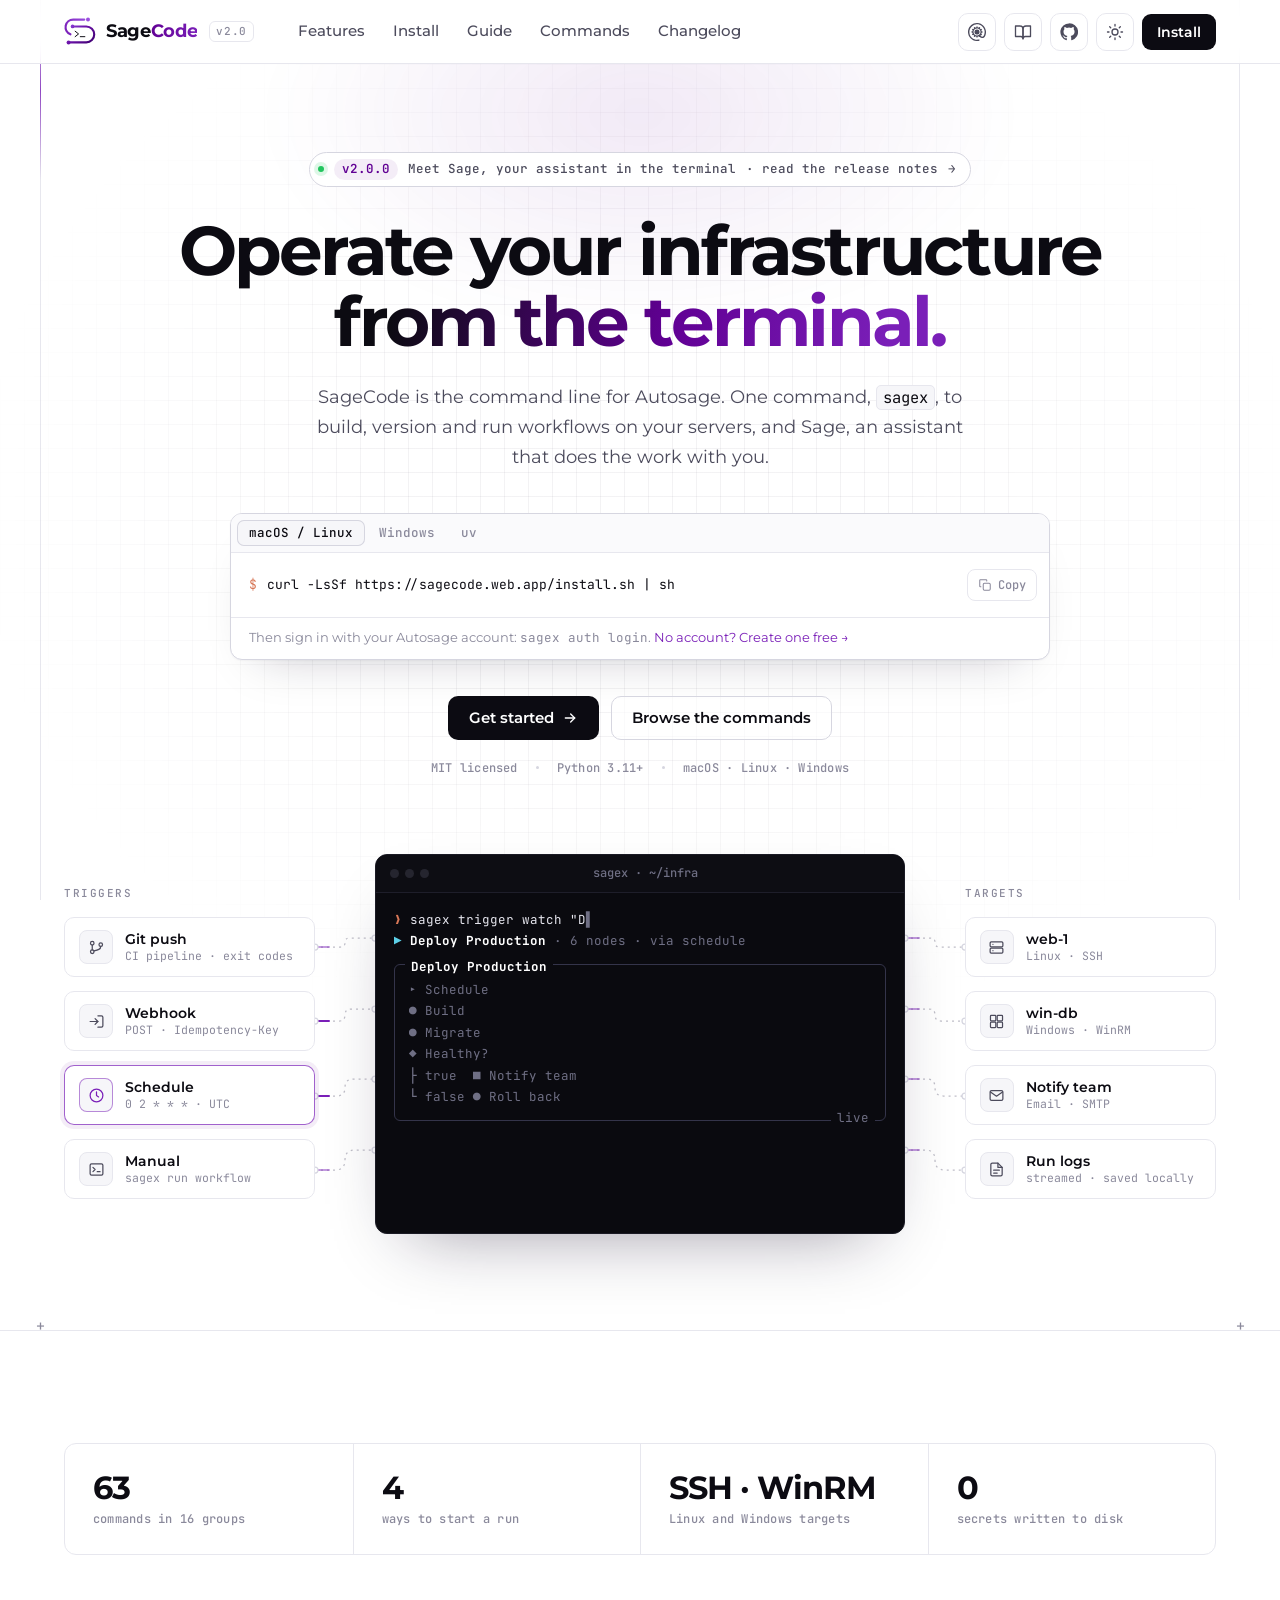
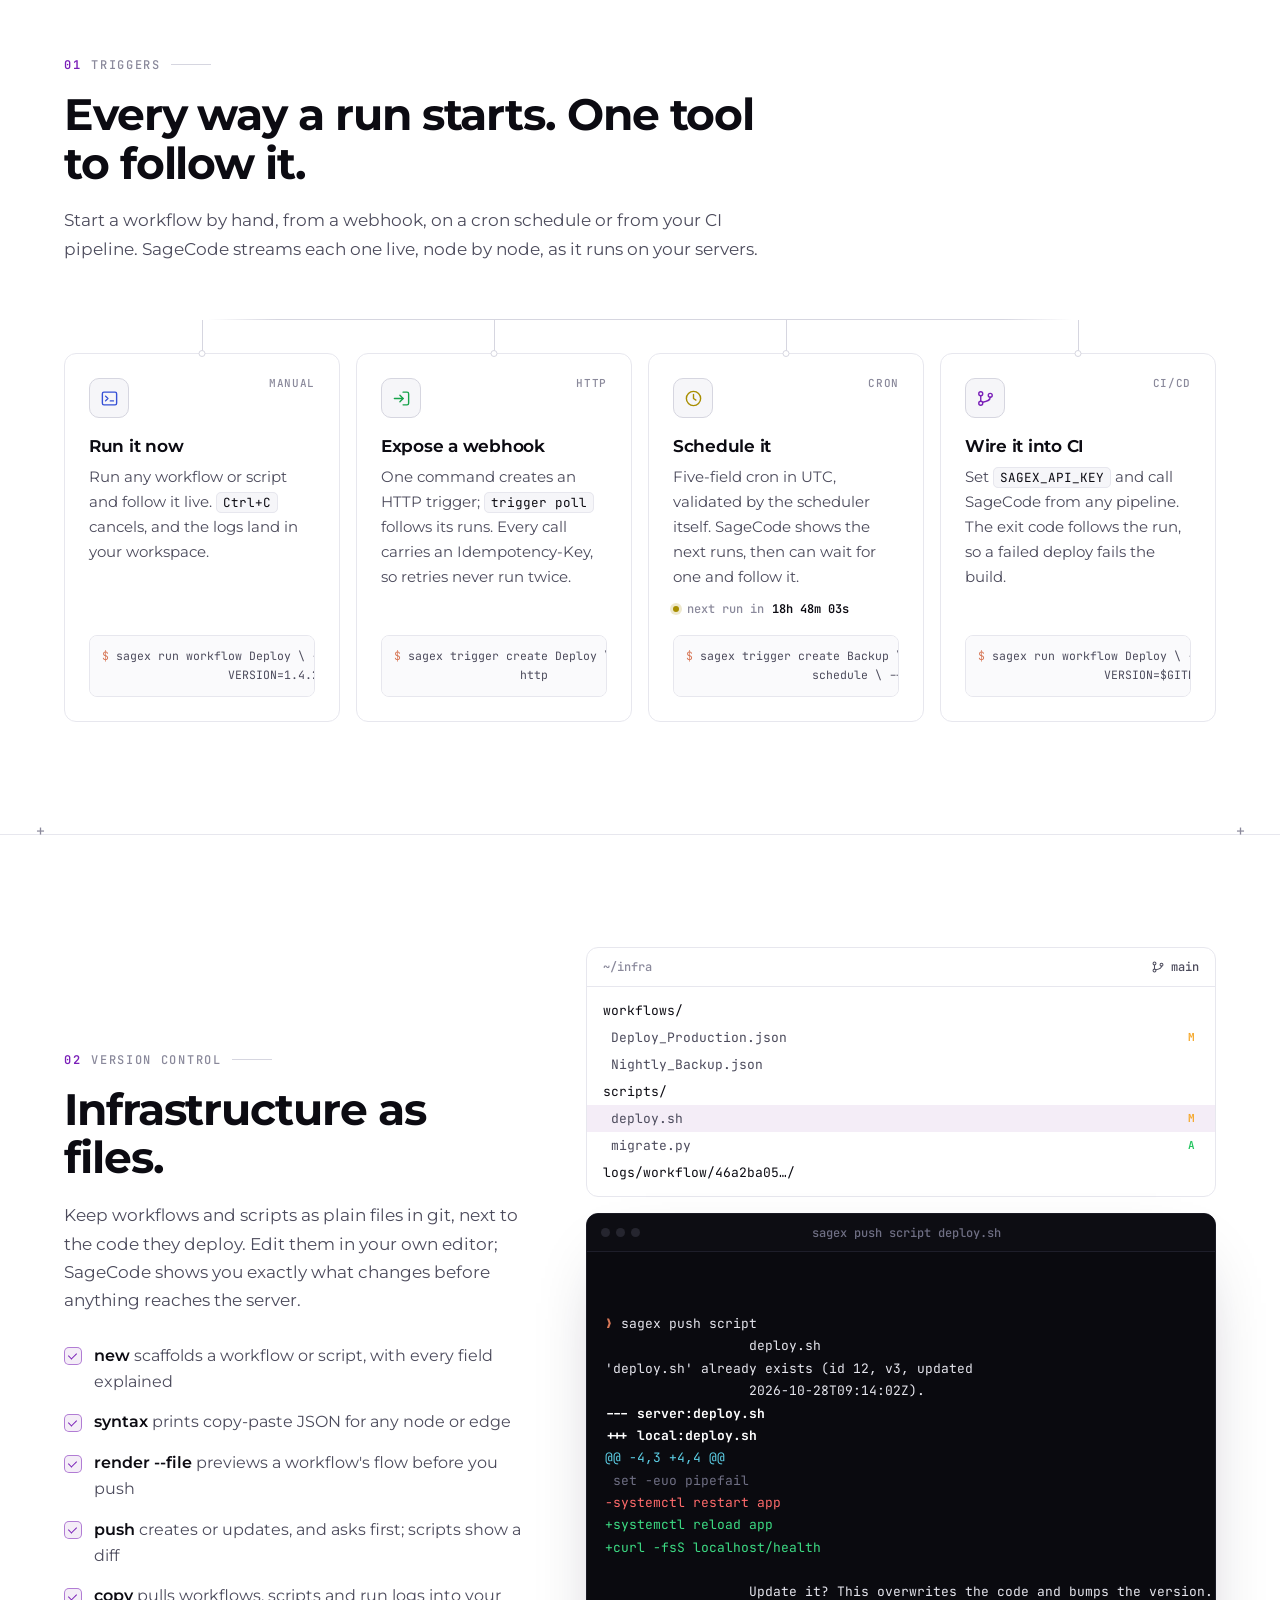
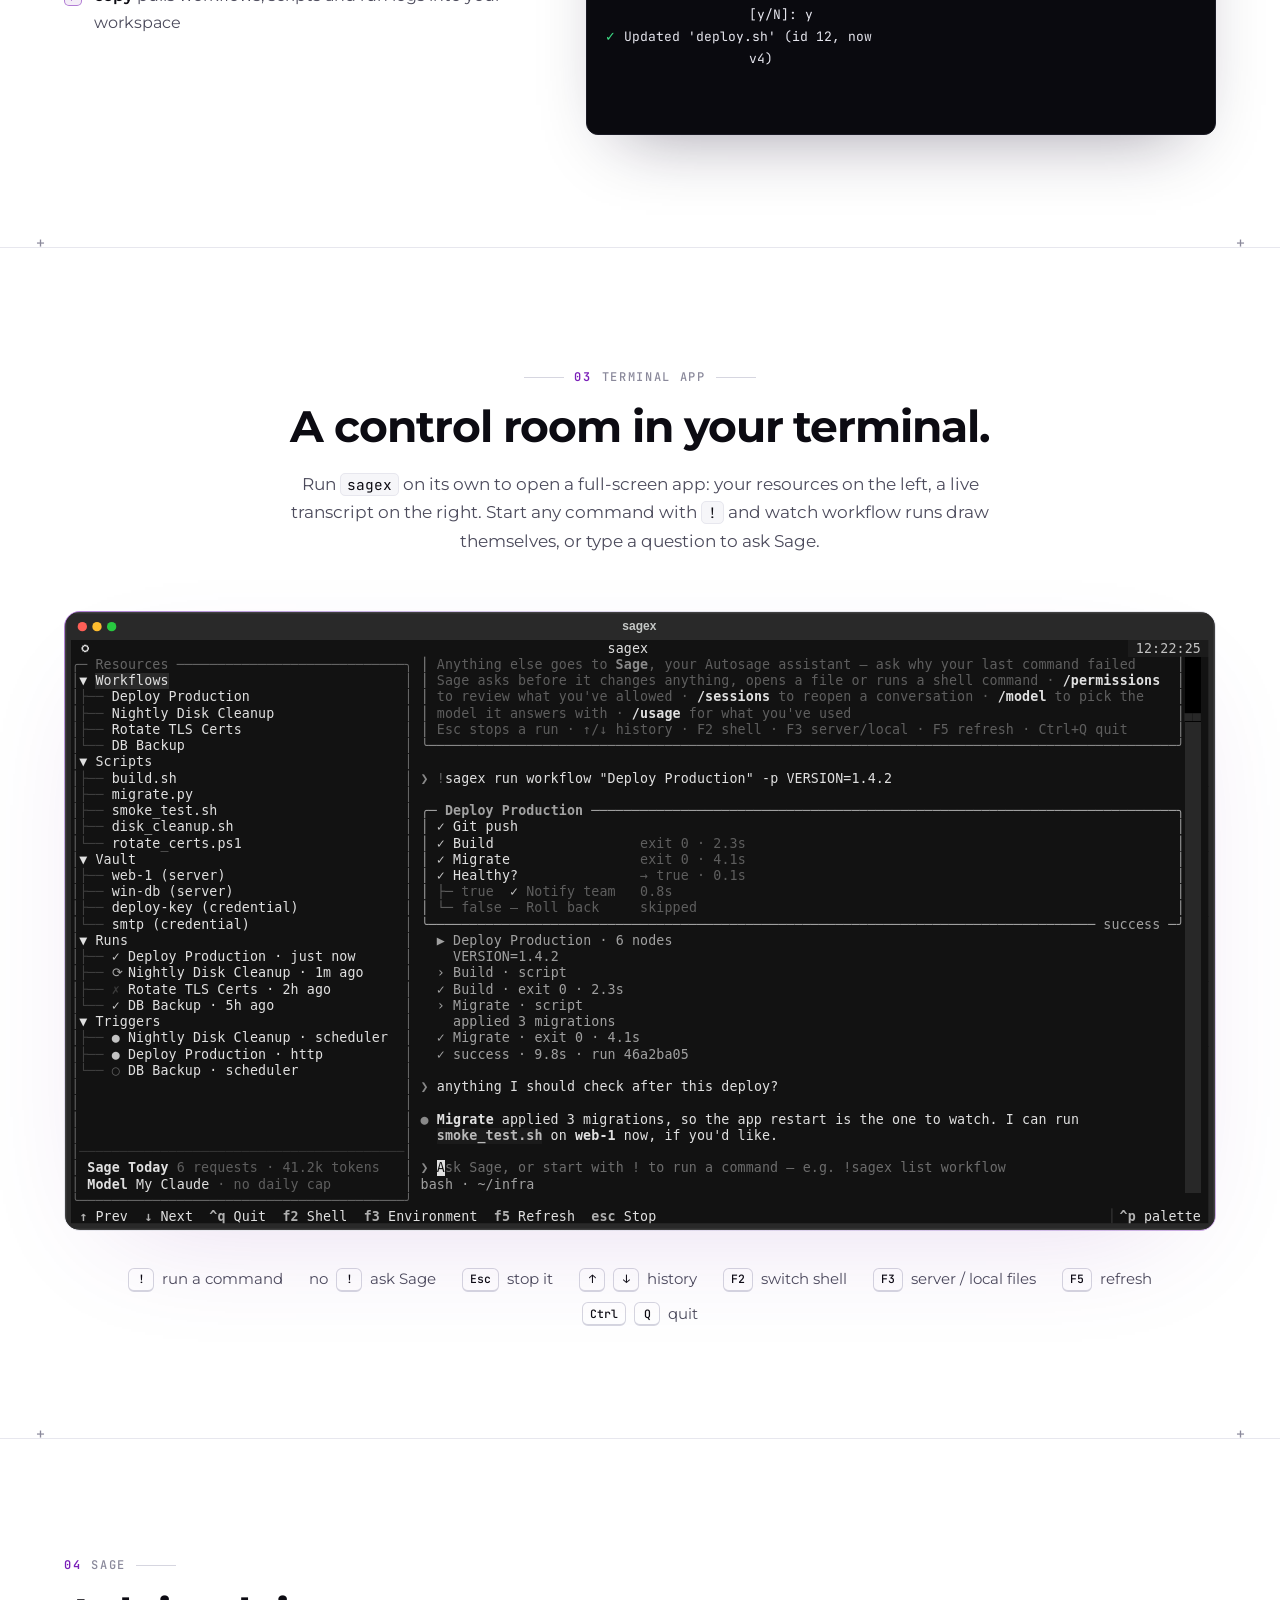
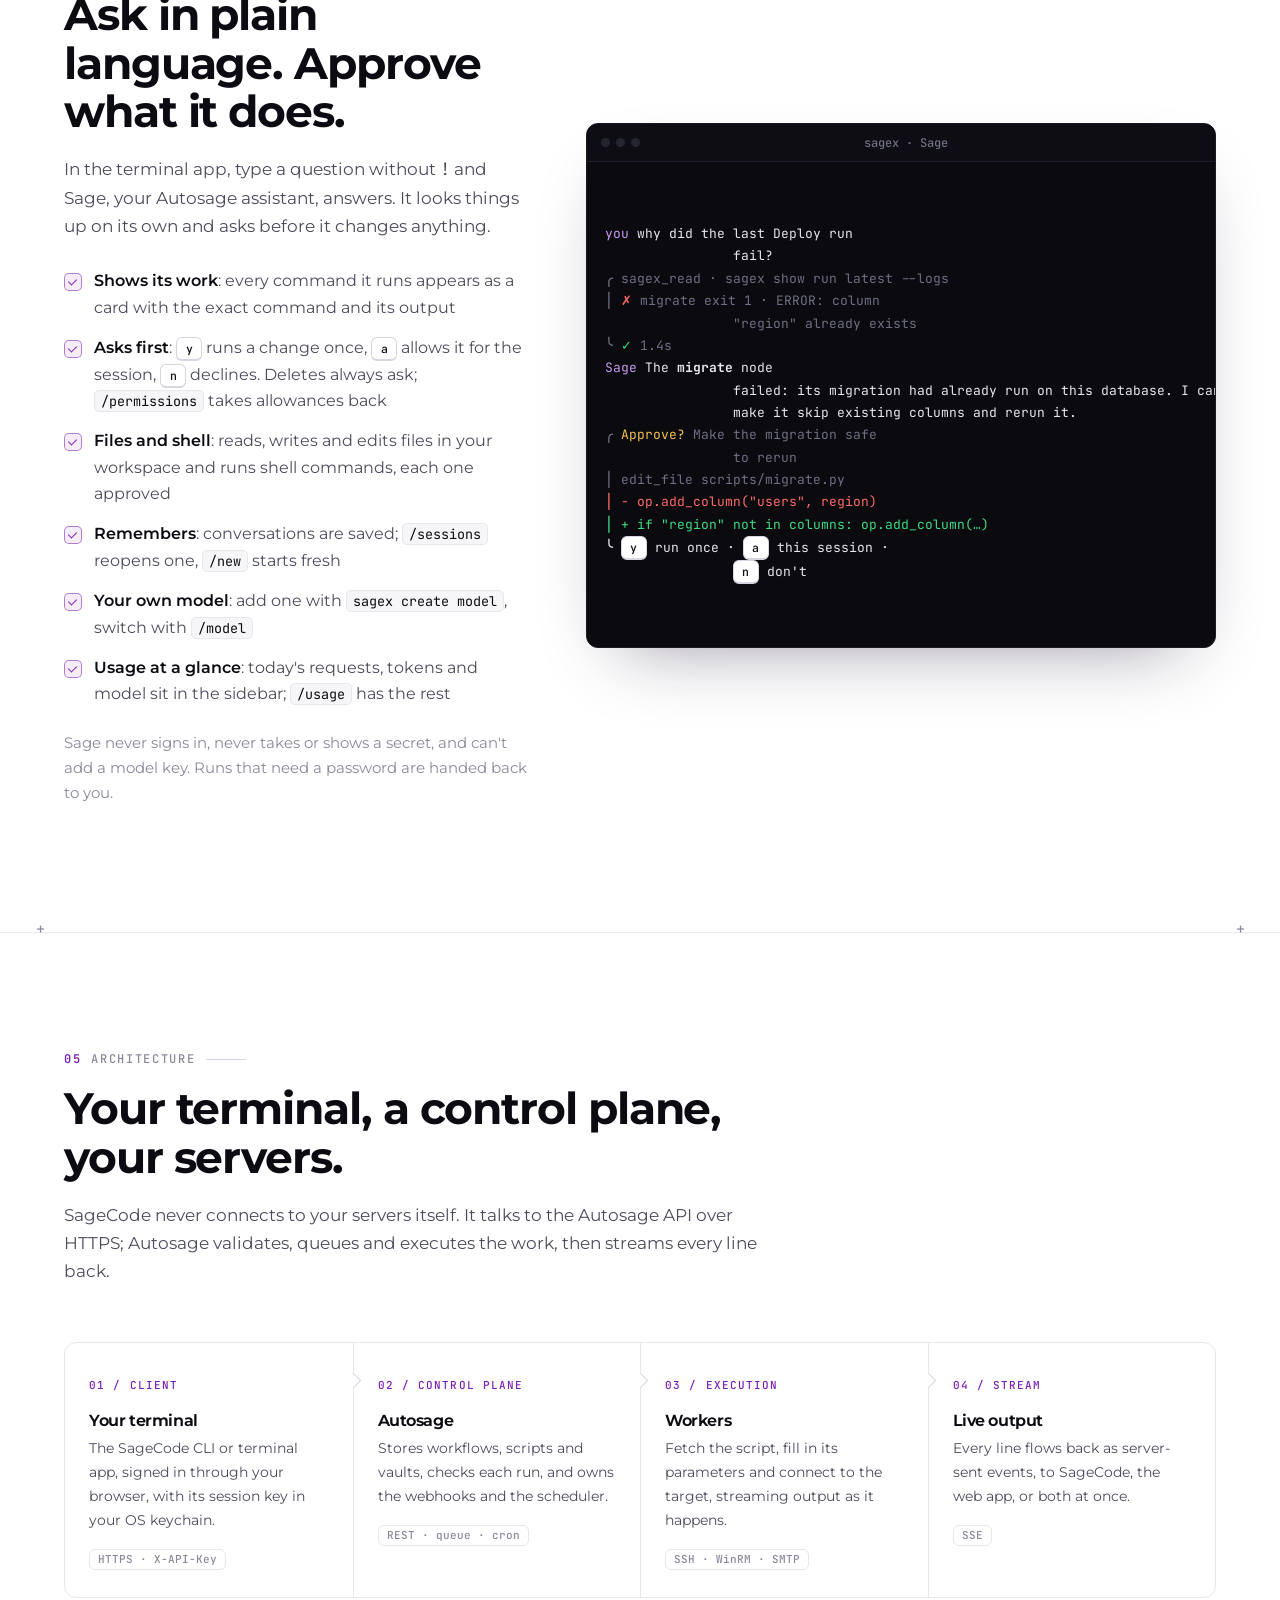
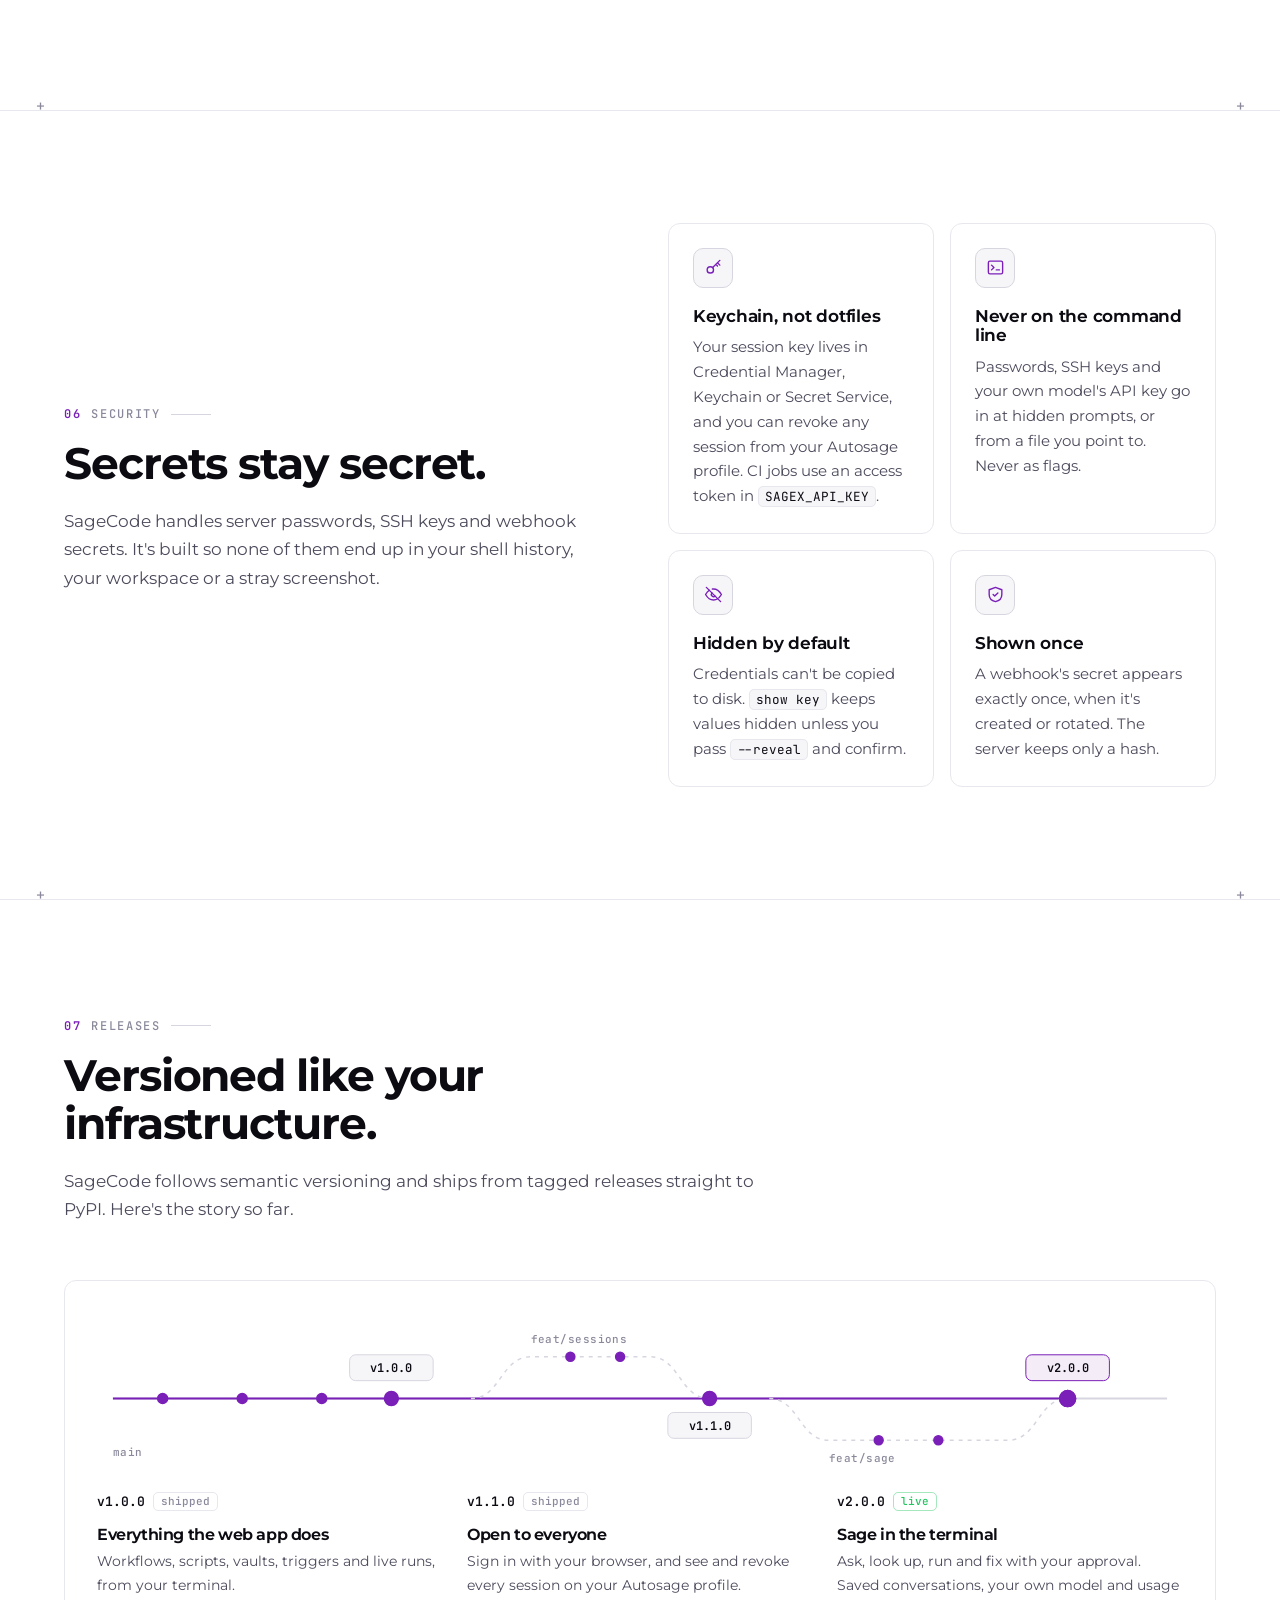
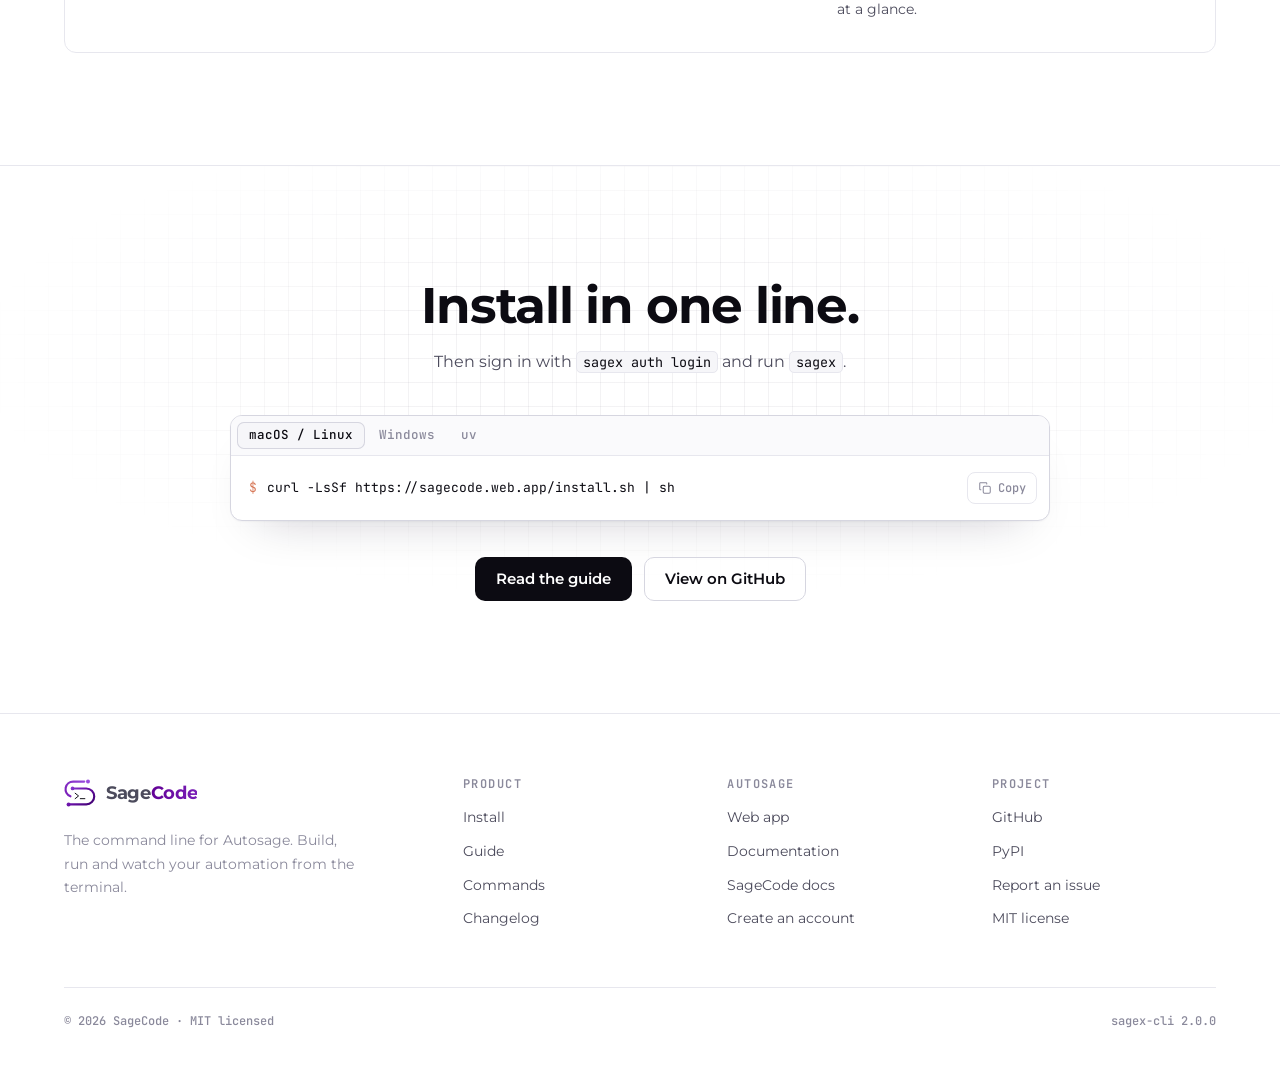
==== commit d8d47b89: "chore: update changelog and documentation for v2.0.0 release - Updated changelog.html to reflect new" ====
--- a/web/index.html
+++ b/web/index.html
@@ -6,13 +6,13 @@
     <title>SageCode: Autosage in your terminal</title>
     <meta
       name="description"
-      content="SageCode is the command line for Autosage. Build, version and run workflows on your servers. Trigger them by hand, by webhook, on a schedule or from CI, and watch every node live."
+      content="SageCode is the command line for Autosage. Build, version and run workflows on your servers, watch every node live, and ask Sage, the assistant built in, to look things up and make changes with your approval."
     />
     <meta property="og:type" content="website" />
     <meta property="og:title" content="SageCode: Autosage in your terminal" />
     <meta
       property="og:description"
-      content="Build, version and run workflows on your servers, from the terminal."
+      content="Build, version and run workflows on your servers from the terminal, with Sage, an assistant that asks before it acts."
     />
     <meta property="og:url" content="https://sagecode.web.app/" />
     <meta
@@ -70,7 +70,7 @@
             width="32"
             height="28"
           /><span class="wordmark">Sage<b>Code</b></span
-          ><small>v1.1</small></a
+          ><small>v2.0</small></a
         >
         <nav class="nav" aria-label="Main">
           <a href="#features">Features</a>
@@ -216,8 +216,8 @@
         <div class="container hero-inner">
           <a class="pill" href="changelog.html"
             ><span class="dot" aria-hidden="true"></span
-            ><span class="tag">v1.1.0</span>Now on PyPI<span class="pill-more">
-              · read the release notes</span
+            ><span class="tag">v2.0.0</span>Meet Sage, your assistant in the
+            terminal<span class="pill-more"> · read the release notes</span
             >
             →</a
           >
@@ -229,7 +229,7 @@
           <p class="lead">
             SageCode is the command line for Autosage. One command,
             <code>sagex</code>, to build, version and run workflows on your
-            servers.
+            servers, and Sage, an assistant that does the work with you.
           </p>
 
           <div class="install" data-tabs>
@@ -544,7 +544,7 @@
       <section class="section" id="features">
         <div class="container">
           <div class="stats reveal" style="margin-bottom: 96px">
-            <div class="stat"><b>56</b><span>commands in 15 groups</span></div>
+            <div class="stat"><b>63</b><span>commands in 16 groups</span></div>
             <div class="stat"><b>4</b><span>ways to start a run</span></div>
             <div class="stat">
               <b>SSH · WinRM</b><span>Linux and Windows targets</span>
@@ -814,7 +814,7 @@
               Run <code>sagex</code> on its own to open a full-screen app: your
               resources on the left, a live transcript on the right. Start any
               command with <code>!</code> and watch workflow runs draw
-              themselves.
+              themselves, or type a question to ask Sage.
             </p>
           </div>
           <a
@@ -829,7 +829,7 @@
               width="1726"
               height="928"
               loading="lazy"
-              alt="The SageCode terminal app. Workflows, scripts, vault items, recent runs and triggers are listed on the left. On the right, a finished run of Deploy Production shows each node with its exit code and duration."
+              alt="The SageCode terminal app. Workflows, scripts, vault items, recent runs and triggers are listed on the left, with today's Sage usage and model at the bottom. On the right, a finished run of Deploy Production shows each node with its exit code and duration."
             />
           </a>
           <a
@@ -841,6 +841,7 @@
           >
           <div class="keys reveal">
             <span><kbd>!</kbd> run a command</span>
+            <span>no <kbd>!</kbd> ask Sage</span>
             <span><kbd>Esc</kbd> stop it</span>
             <span><kbd>↑</kbd><kbd>↓</kbd> history</span>
             <span><kbd>F2</kbd> switch shell</span>
@@ -851,11 +852,102 @@
         </div>
       </section>
 
-      <!-- ── 04 Architecture ──────────────────────────────────────────────── -->
+      <!-- ── 04 Sage ──────────────────────────────────────────────────────── -->
+      <section class="section" id="sage">
+        <div class="container split wide-right">
+          <div class="reveal">
+            <div class="eyebrow"><b>04</b> Sage</div>
+            <h2 style="font-size: clamp(1.9rem, 3.4vw, 2.75rem)">
+              Ask in plain language. Approve what it does.
+            </h2>
+            <p
+              style="
+                margin-top: 18px;
+                font-size: 1.075rem;
+                color: var(--text-2);
+              "
+            >
+              In the terminal app, type a question without <code>!</code> and
+              Sage, your Autosage assistant, answers. It looks things up on its
+              own and asks before it changes anything.
+            </p>
+            <ul class="checklist">
+              <li>
+                <b>Shows its work</b>: every command it runs appears as a card
+                with the exact command and its output
+              </li>
+              <li>
+                <b>Asks first</b>: <kbd>y</kbd> runs a change once,
+                <kbd>a</kbd> allows it for the session, <kbd>n</kbd> declines.
+                Deletes always ask; <code>/permissions</code> takes allowances
+                back
+              </li>
+              <li>
+                <b>Files and shell</b>: reads, writes and edits files in your
+                workspace and runs shell commands, each one approved
+              </li>
+              <li>
+                <b>Remembers</b>: conversations are saved;
+                <code>/sessions</code> reopens one, <code>/new</code> starts
+                fresh
+              </li>
+              <li>
+                <b>Your own model</b>: add one with
+                <code>sagex create model</code>, switch with
+                <code>/model</code>
+              </li>
+              <li>
+                <b>Usage at a glance</b>: today's requests, tokens and model sit
+                in the sidebar; <code>/usage</code> has the rest
+              </li>
+            </ul>
+            <p style="margin-top: 22px; color: var(--text-3); font-size: 0.95rem">
+              Sage never signs in, never takes or shows a secret, and can't add
+              a model key. Runs that need a password are handed back to you.
+            </p>
+          </div>
+
+          <div class="term reveal">
+            <div class="term-bar">
+              <span class="term-dots" aria-hidden="true"
+                ><i></i><i></i><i></i></span
+              ><span class="term-title">sagex · Sage</span>
+            </div>
+            <div class="term-body">
+              <span class="l"
+                ><span class="t-brand">you</span> why did the last Deploy run
+                fail?</span
+              ><span class="l t-dim"
+                >╭ sagex_read · sagex show run latest --logs</span
+              ><span class="l t-dim"
+                >│ <span class="t-err">✗</span> migrate exit 1 · ERROR: column
+                "region" already exists</span
+              ><span class="l t-dim">╰ <span class="t-ok">✓</span> 1.4s</span
+              ><span class="l"
+                ><span class="t-brand">Sage</span> The <b>migrate</b> node
+                failed: its migration had already run on this database. I can
+                make it skip existing columns and rerun it.</span
+              ><span class="l t-dim"
+                >╭ <span class="t-warn">Approve?</span> Make the migration safe
+                to rerun</span
+              ><span class="l t-dim">│ edit_file scripts/migrate.py</span
+              ><span class="l t-del">│ - op.add_column("users", region)</span
+              ><span class="l t-add"
+                >│ + if "region" not in columns: op.add_column(…)</span
+              ><span class="l"
+                >╰ <kbd>y</kbd> run once · <kbd>a</kbd> this session ·
+                <kbd>n</kbd> don't</span
+              >
+            </div>
+          </div>
+        </div>
+      </section>
+
+      <!-- ── 05 Architecture ──────────────────────────────────────────────── -->
       <section class="section">
         <div class="container">
           <div class="section-head reveal">
-            <div class="eyebrow"><b>04</b> Architecture</div>
+            <div class="eyebrow"><b>05</b> Architecture</div>
             <h2>Your terminal, a control plane, your servers.</h2>
             <p>
               SageCode never connects to your servers itself. It talks to the
@@ -904,11 +996,11 @@
         </div>
       </section>
 
-      <!-- ── 05 Security ──────────────────────────────────────────────────── -->
+      <!-- ── 06 Security ──────────────────────────────────────────────────── -->
       <section class="section">
         <div class="container split">
           <div class="reveal">
-            <div class="eyebrow"><b>05</b> Security</div>
+            <div class="eyebrow"><b>06</b> Security</div>
             <h2 style="font-size: clamp(1.9rem, 3.4vw, 2.75rem)">
               Secrets stay secret.
             </h2>
@@ -964,8 +1056,8 @@
               ></span>
               <h3>Never on the command line</h3>
               <p>
-                Passwords and keys go in at hidden prompts, or from a file you
-                point to. Never as flags.
+                Passwords, SSH keys and your own model's API key go in at hidden
+                prompts, or from a file you point to. Never as flags.
               </p>
             </article>
             <article class="card">
@@ -1018,25 +1110,25 @@
         </div>
       </section>
 
-      <!-- ── 06 Releases ──────────────────────────────────────────────────── -->
+      <!-- ── 07 Releases ──────────────────────────────────────────────────── -->
       <section class="section">
         <div class="container">
           <div class="section-head reveal">
-            <div class="eyebrow"><b>06</b> Releases</div>
+            <div class="eyebrow"><b>07</b> Releases</div>
             <h2>Versioned like your infrastructure.</h2>
             <p>
               SageCode follows semantic versioning and ships from tagged
-              releases straight to PyPI. Here's where it's headed.
+              releases straight to PyPI. Here's the story so far.
             </p>
           </div>
           <div class="train reveal">
             <svg
               viewBox="0 0 1100 150"
               role="img"
-              aria-label="Release history: v1.0.0 and v1.1.0 shipped; v2.0 planned."
+              aria-label="Release history: v1.0.0 and v1.1.0 shipped; v2.0.0 is the current release."
             >
               <path class="g-main" d="M20 82 H1080" />
-              <path class="g-done" d="M20 82 H620" />
+              <path class="g-done" d="M20 82 H980" />
               <path
                 class="g-branch"
                 d="M380 82 C410 82 410 40 440 40 H560 C590 40 590 82 620 82"
@@ -1051,11 +1143,11 @@
               <circle class="g-commit done" cx="300" cy="82" r="7" />
               <circle class="g-commit done" cx="480" cy="40" r="4.5" />
               <circle class="g-commit done" cx="530" cy="40" r="4.5" />
-              <circle class="pulse" cx="620" cy="82" r="8" />
-              <circle class="g-commit done" cx="620" cy="82" r="8" />
-              <circle class="g-commit" cx="790" cy="124" r="4.5" />
-              <circle class="g-commit" cx="850" cy="124" r="4.5" />
-              <circle class="g-commit" cx="980" cy="82" r="7" />
+              <circle class="g-commit done" cx="620" cy="82" r="7" />
+              <circle class="g-commit done" cx="790" cy="124" r="4.5" />
+              <circle class="g-commit done" cx="850" cy="124" r="4.5" />
+              <circle class="pulse" cx="980" cy="82" r="8" />
+              <circle class="g-commit done" cx="980" cy="82" r="8" />
               <rect
                 class="g-tag"
                 x="258"
@@ -1068,7 +1160,7 @@
                 v1.0.0
               </text>
               <rect
-                class="g-tag now"
+                class="g-tag"
                 x="578"
                 y="96"
                 width="84"
@@ -1079,19 +1171,19 @@
                 v1.1.0
               </text>
               <rect
-                class="g-tag"
-                x="948"
+                class="g-tag now"
+                x="938"
                 y="38"
-                width="64"
+                width="84"
                 height="26"
                 rx="6"
               />
               <text class="g-tag-text" x="980" y="55.5" text-anchor="middle">
-                v2.0
+                v2.0.0
               </text>
               <text class="g-label" x="20" y="140">main</text>
               <text class="g-label" x="440" y="26">feat/sessions</text>
-              <text class="g-label" x="740" y="146">feat/autobot</text>
+              <text class="g-label" x="740" y="146">feat/sage</text>
             </svg>
             <div class="releases">
               <div class="release">
@@ -1106,7 +1198,7 @@
               </div>
               <div class="release">
                 <span class="ver"
-                  >v1.1.0 <span class="state live">live</span></span
+                  >v1.1.0 <span class="state">shipped</span></span
                 >
                 <h3>Open to everyone</h3>
                 <p>
@@ -1115,11 +1207,13 @@
                 </p>
               </div>
               <div class="release">
-                <span class="ver">v2.0 <span class="state">planned</span></span>
-                <h3>Autobot in the terminal</h3>
+                <span class="ver"
+                  >v2.0.0 <span class="state live">live</span></span
+                >
+                <h3>Sage in the terminal</h3>
                 <p>
-                  Chat, generate, run and fix, with your last command's output
-                  as context.
+                  Ask, look up, run and fix with your approval. Saved
+                  conversations, your own model and usage at a glance.
                 </p>
               </div>
             </div>
@@ -1313,7 +1407,7 @@
         </div>
         <div class="footer-bottom">
           <span>© 2026 SageCode · MIT licensed</span
-          ><span>sagex-cli 1.1.0</span>
+          ><span>sagex-cli 2.0.0</span>
         </div>
       </div>
     </footer>
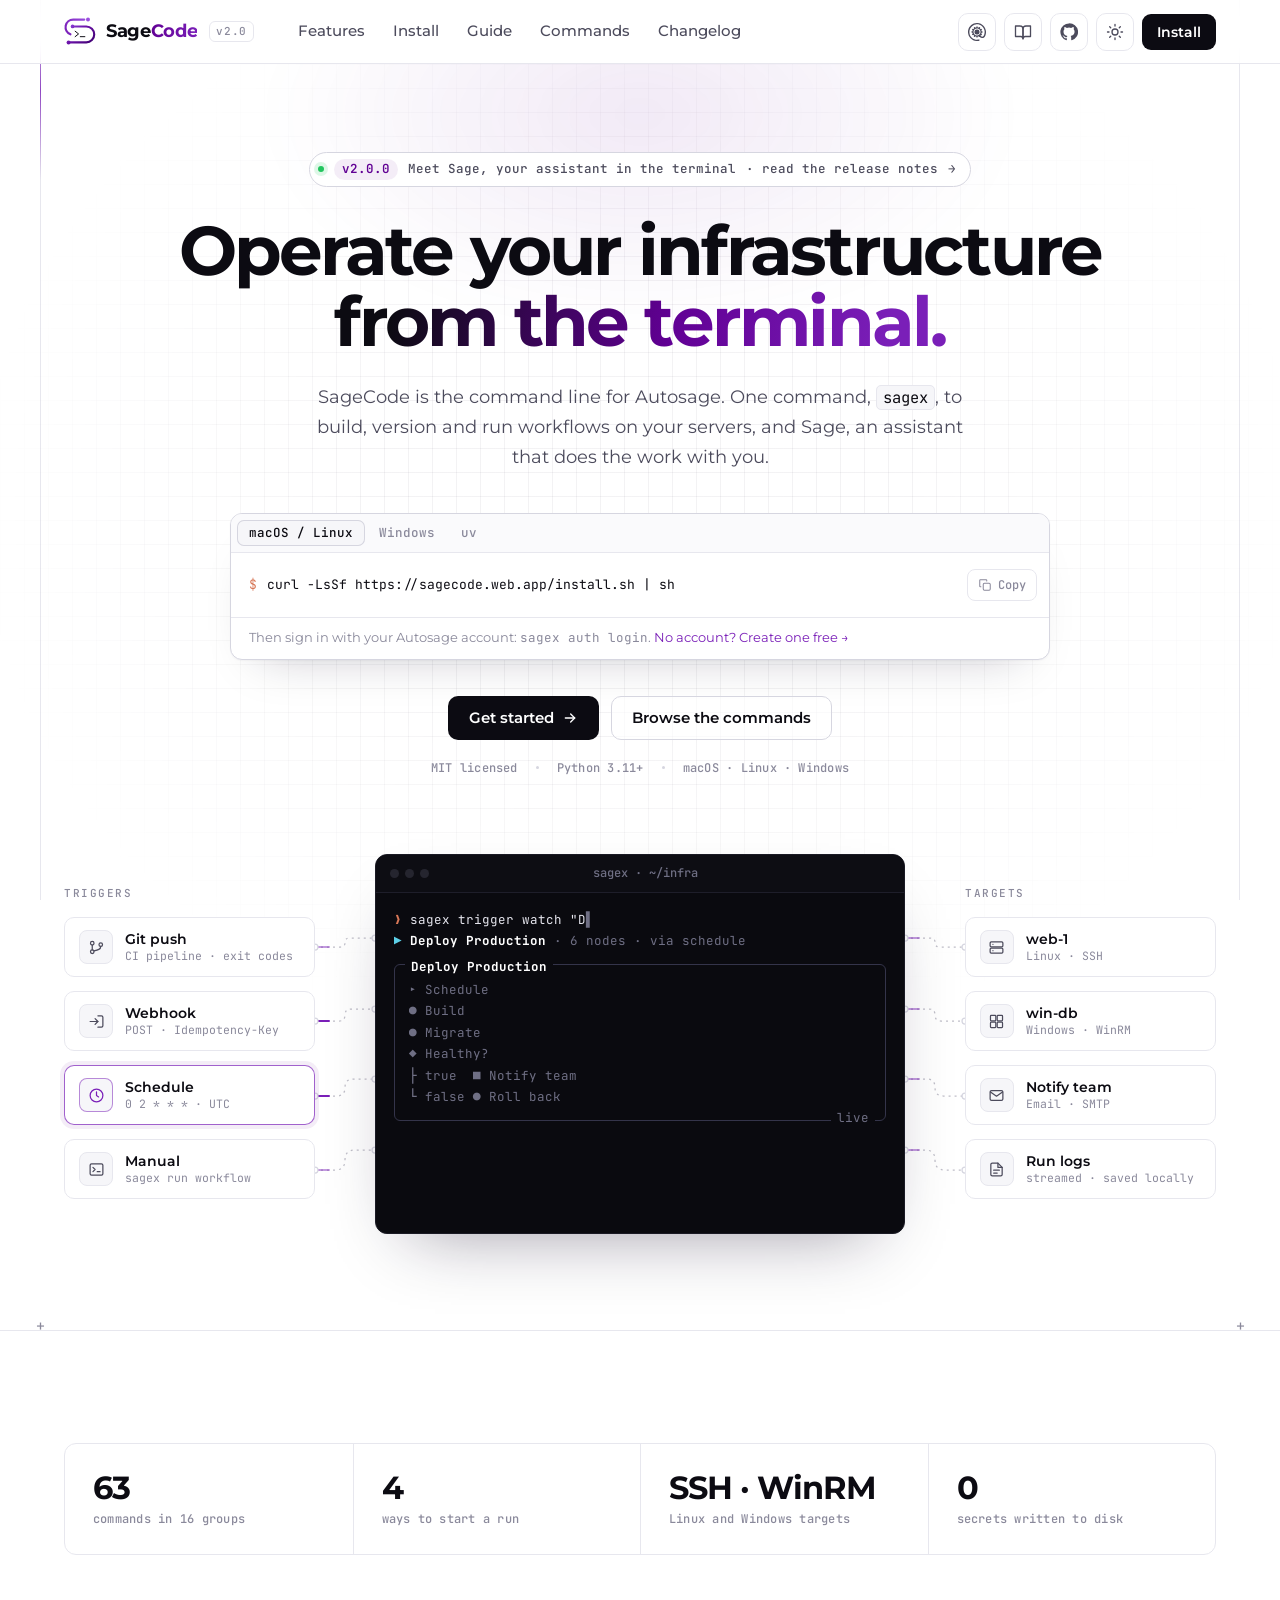
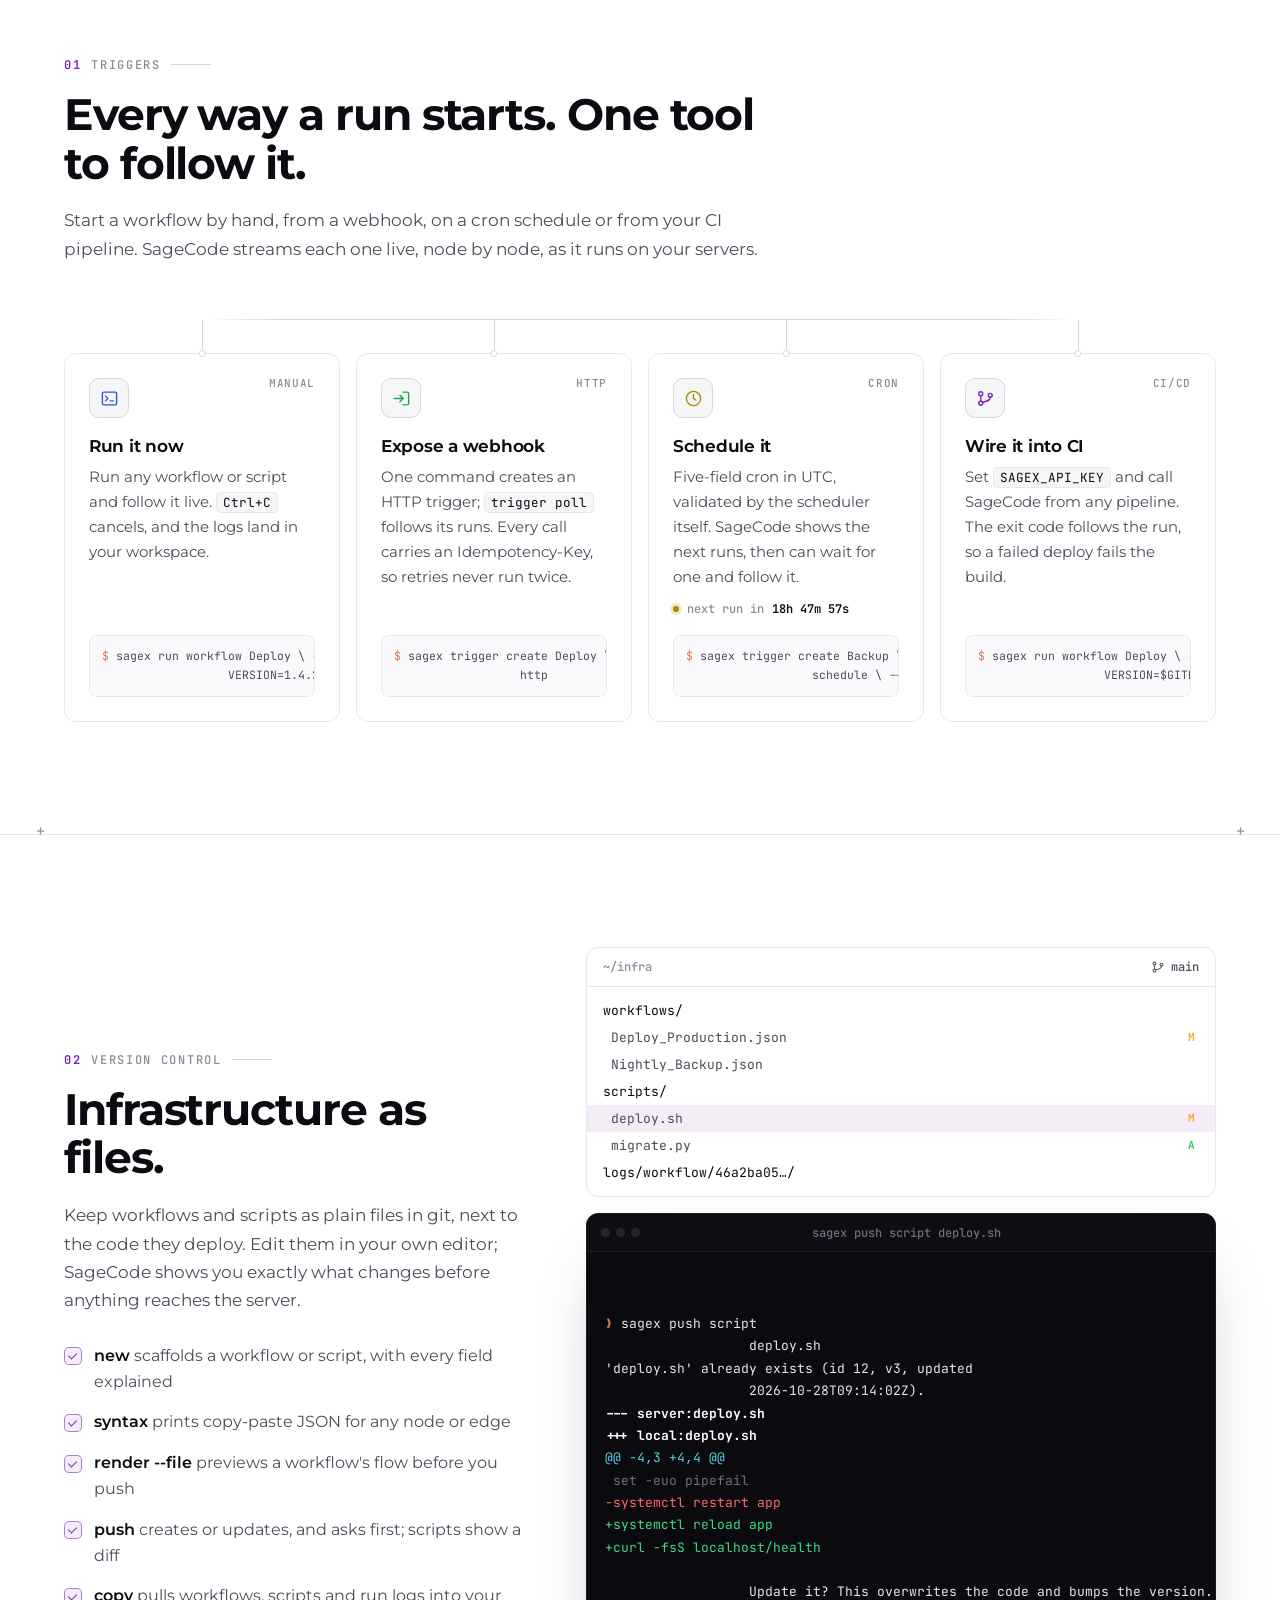
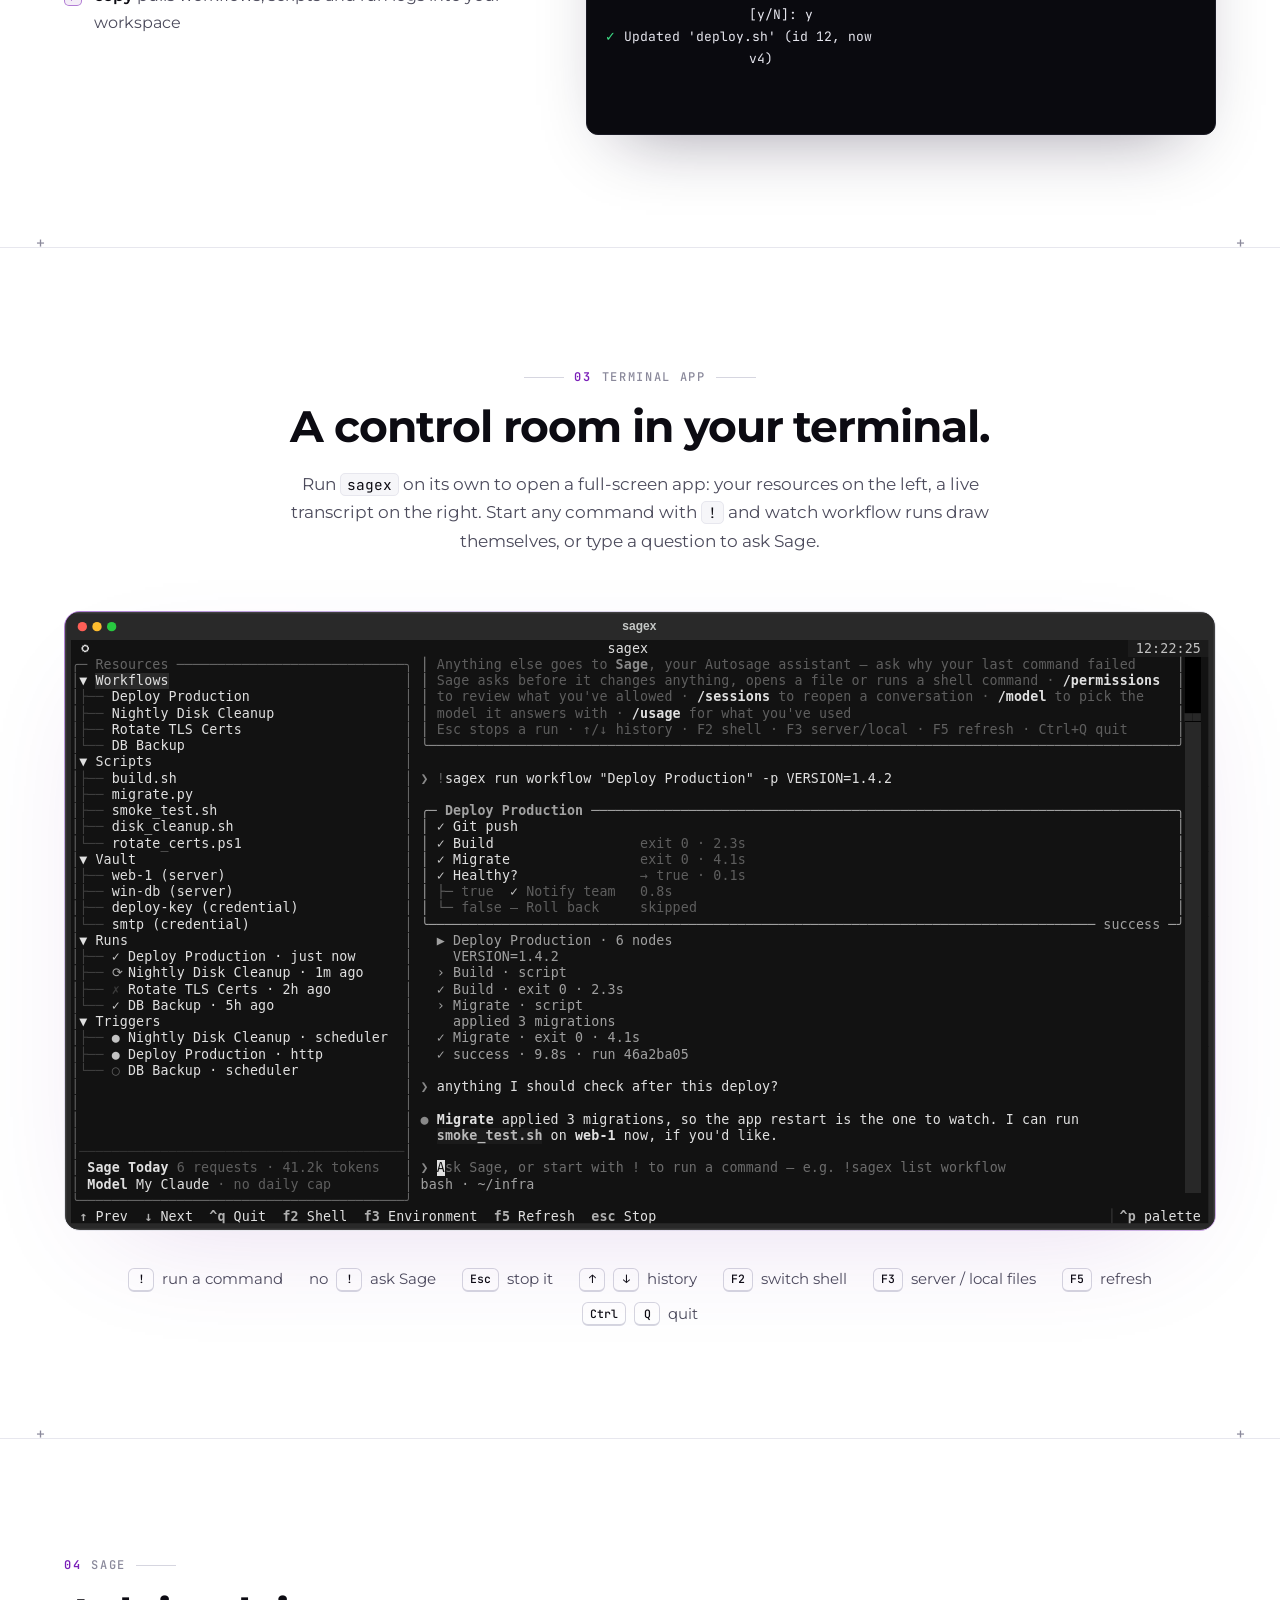
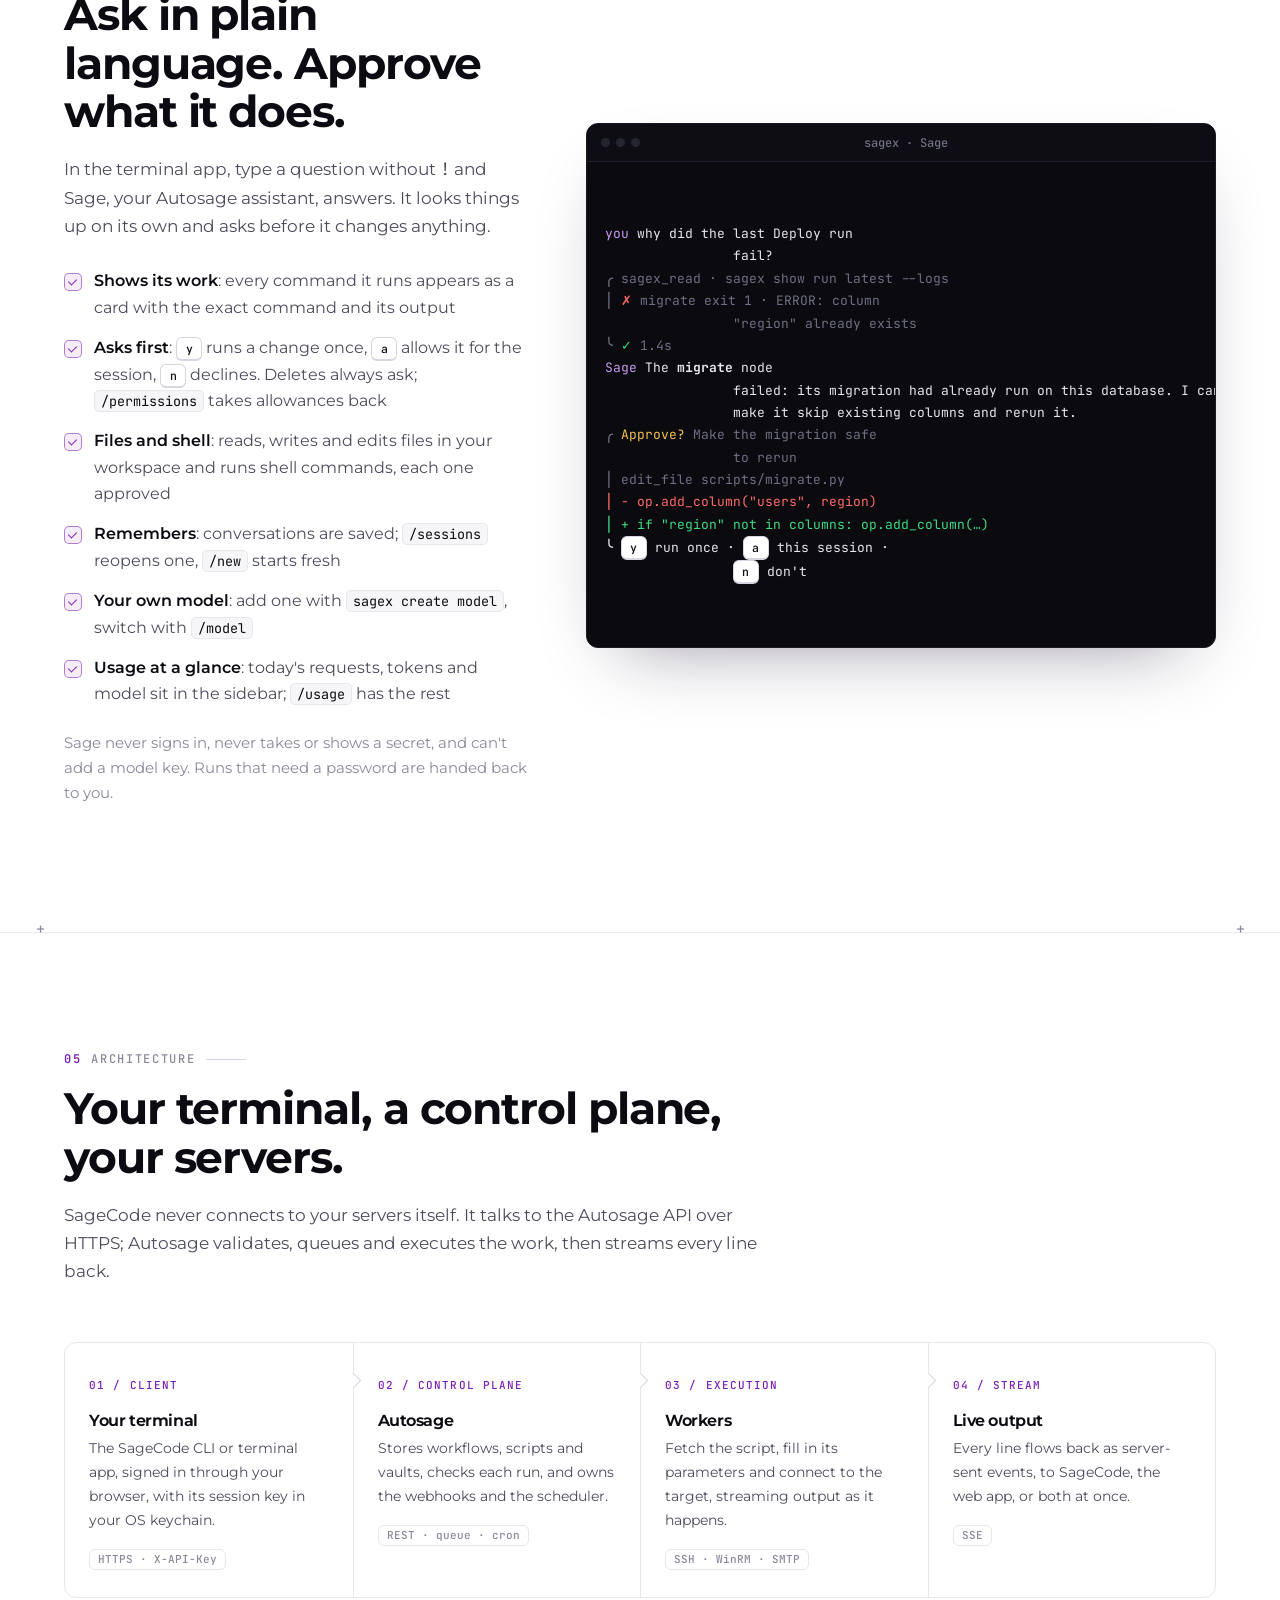
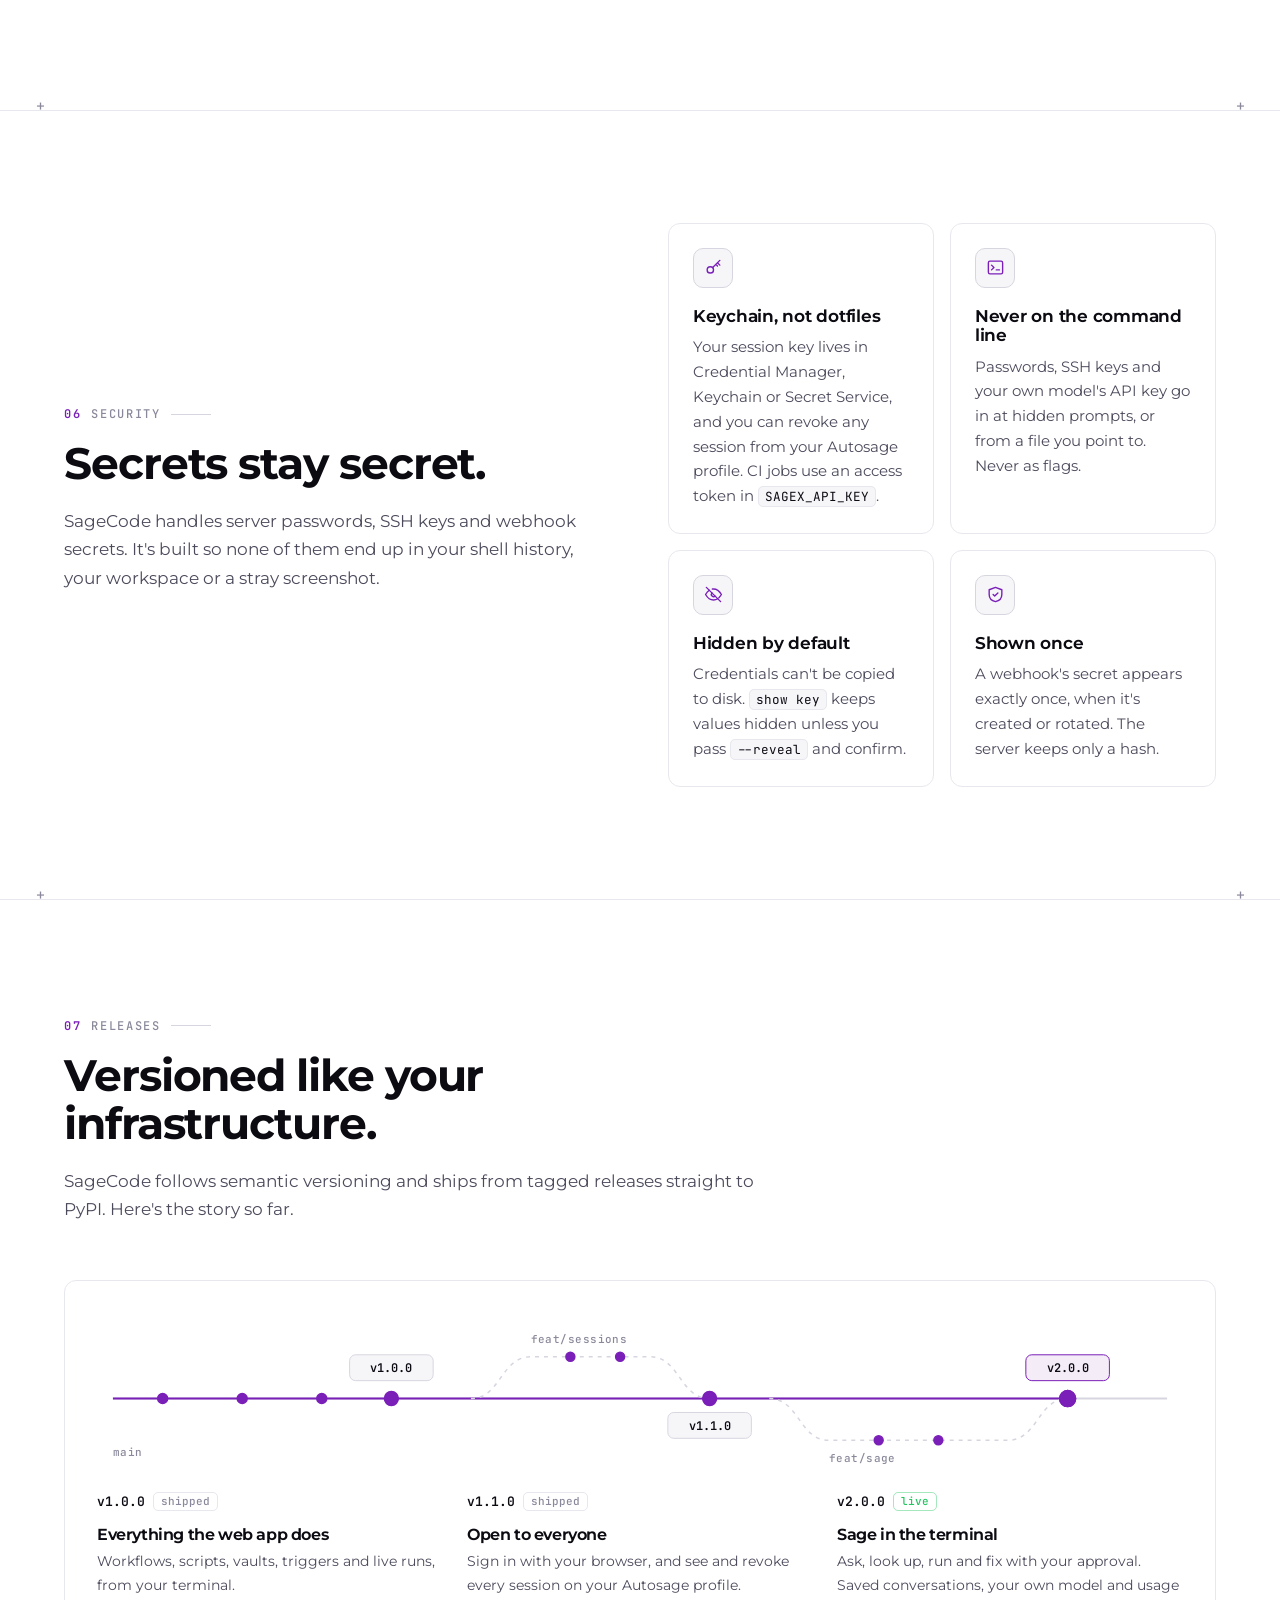
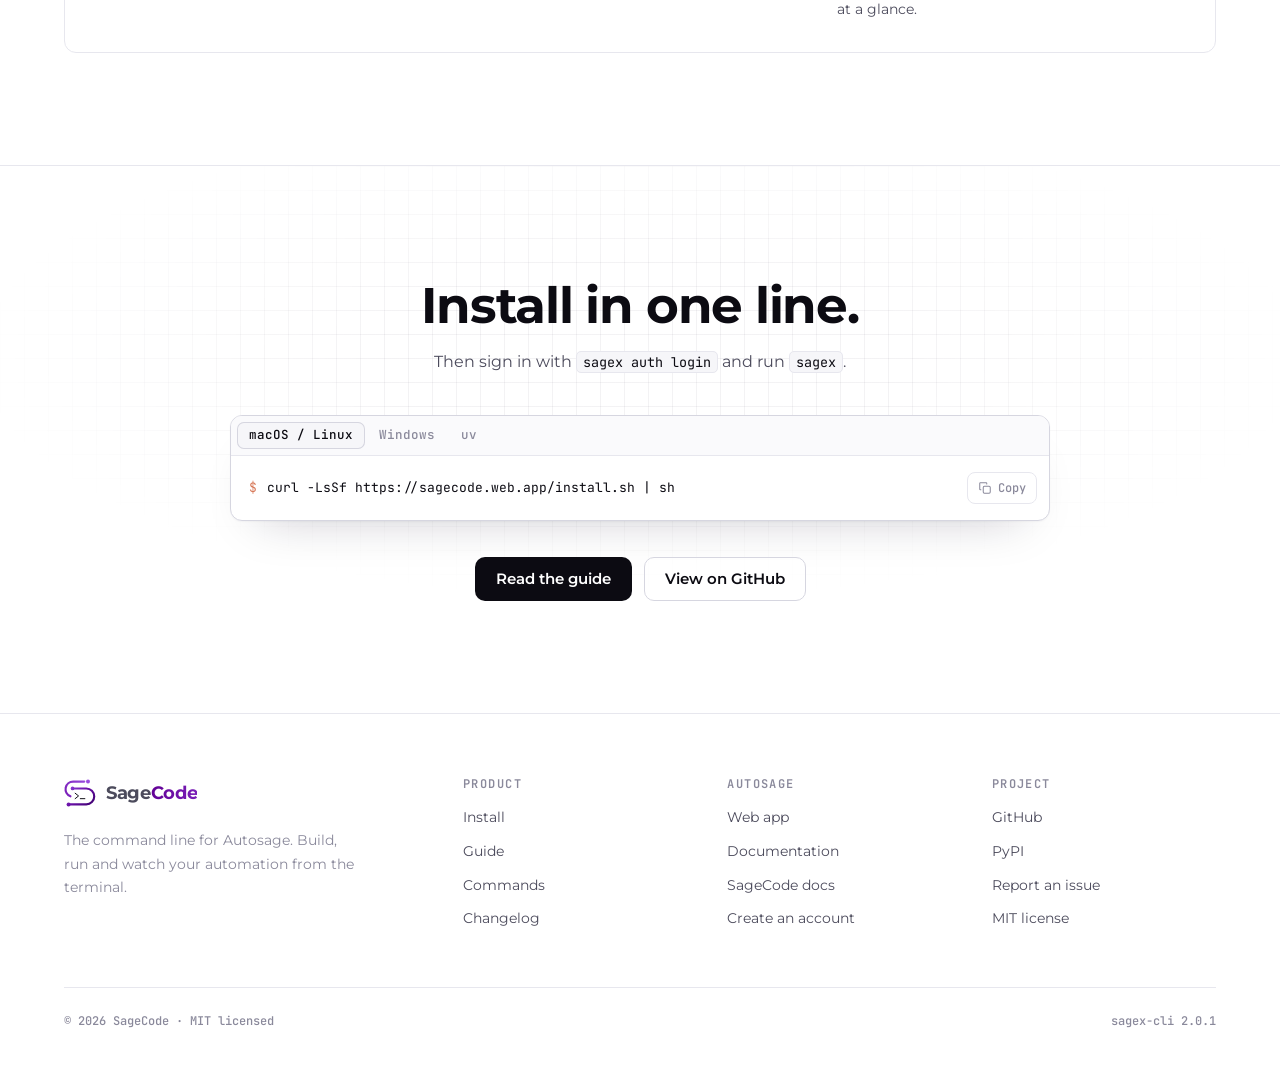
==== commit f3d7a9f9: "fix: release 2.0.1 (settings no longer pin the server)" ====
--- a/web/index.html
+++ b/web/index.html
@@ -1407,7 +1407,7 @@
         </div>
         <div class="footer-bottom">
           <span>© 2026 SageCode · MIT licensed</span
-          ><span>sagex-cli 2.0.0</span>
+          ><span>sagex-cli 2.0.1</span>
         </div>
       </div>
     </footer>
